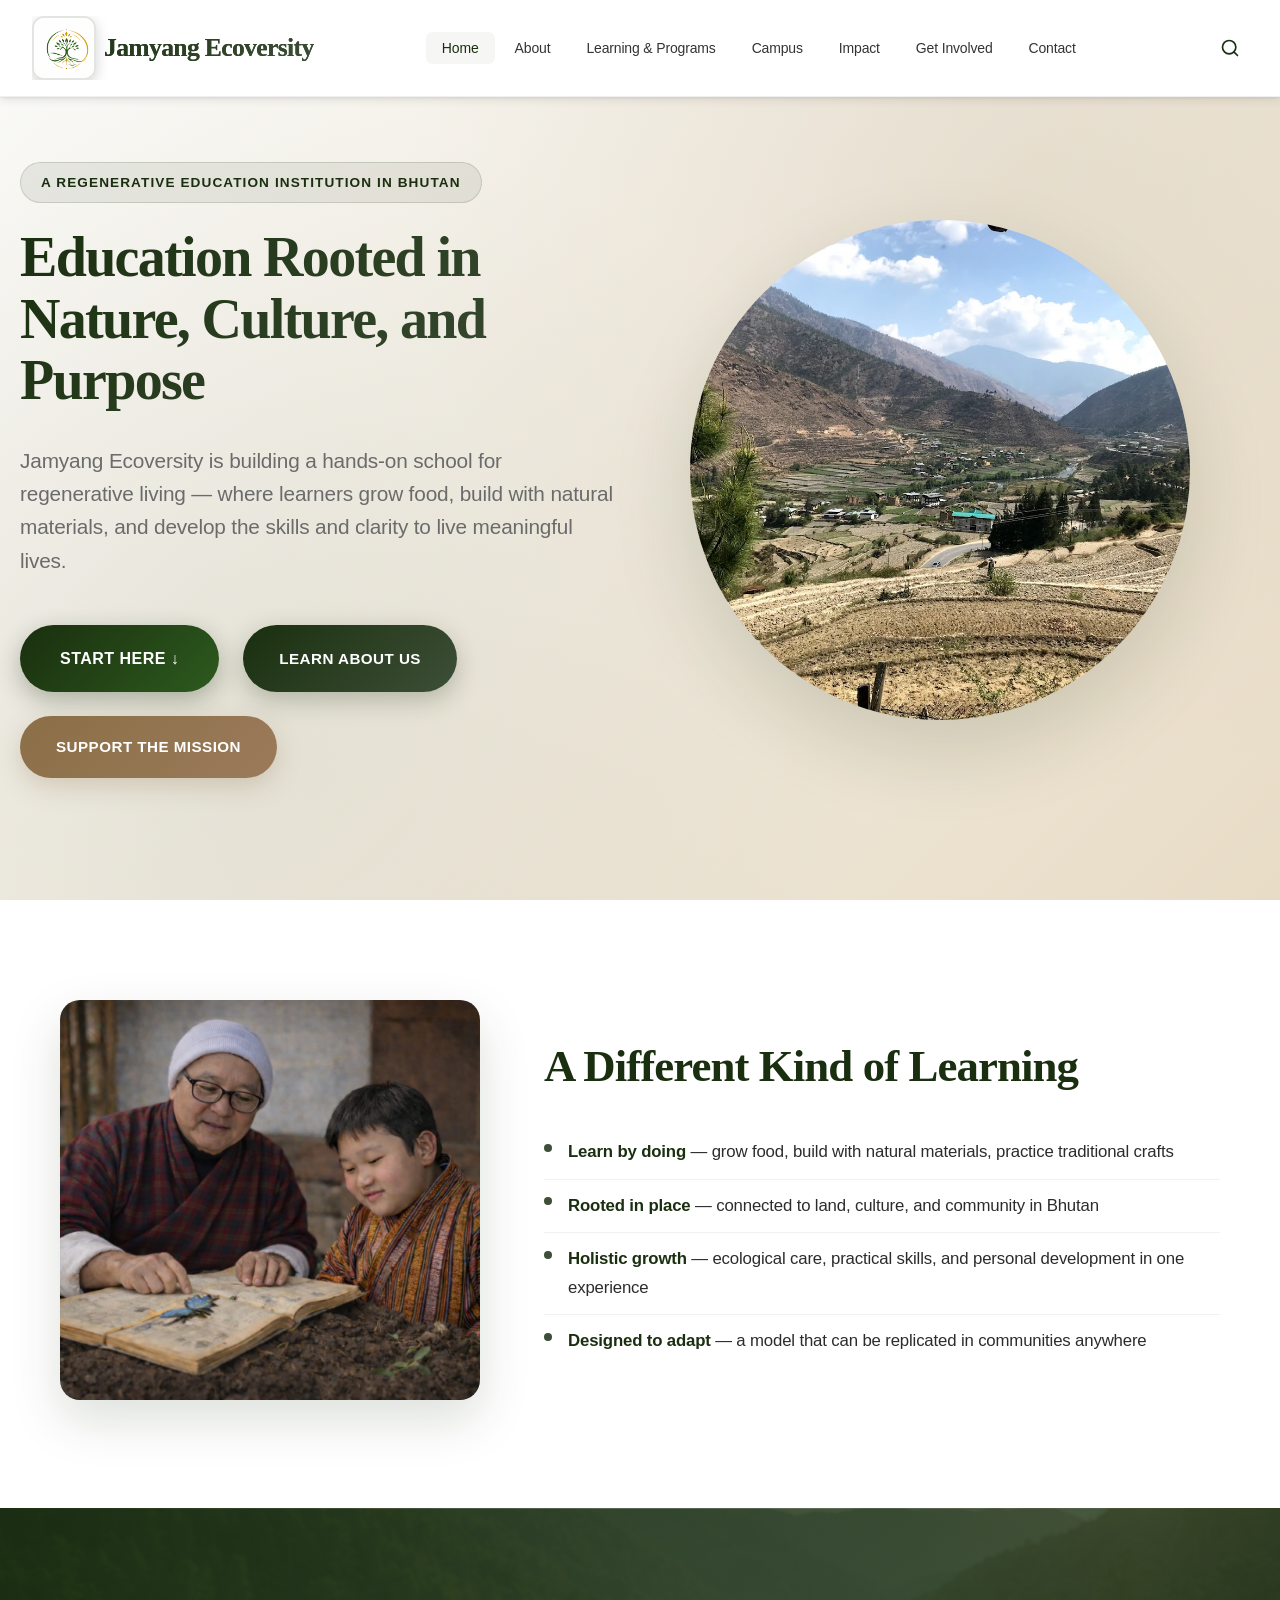
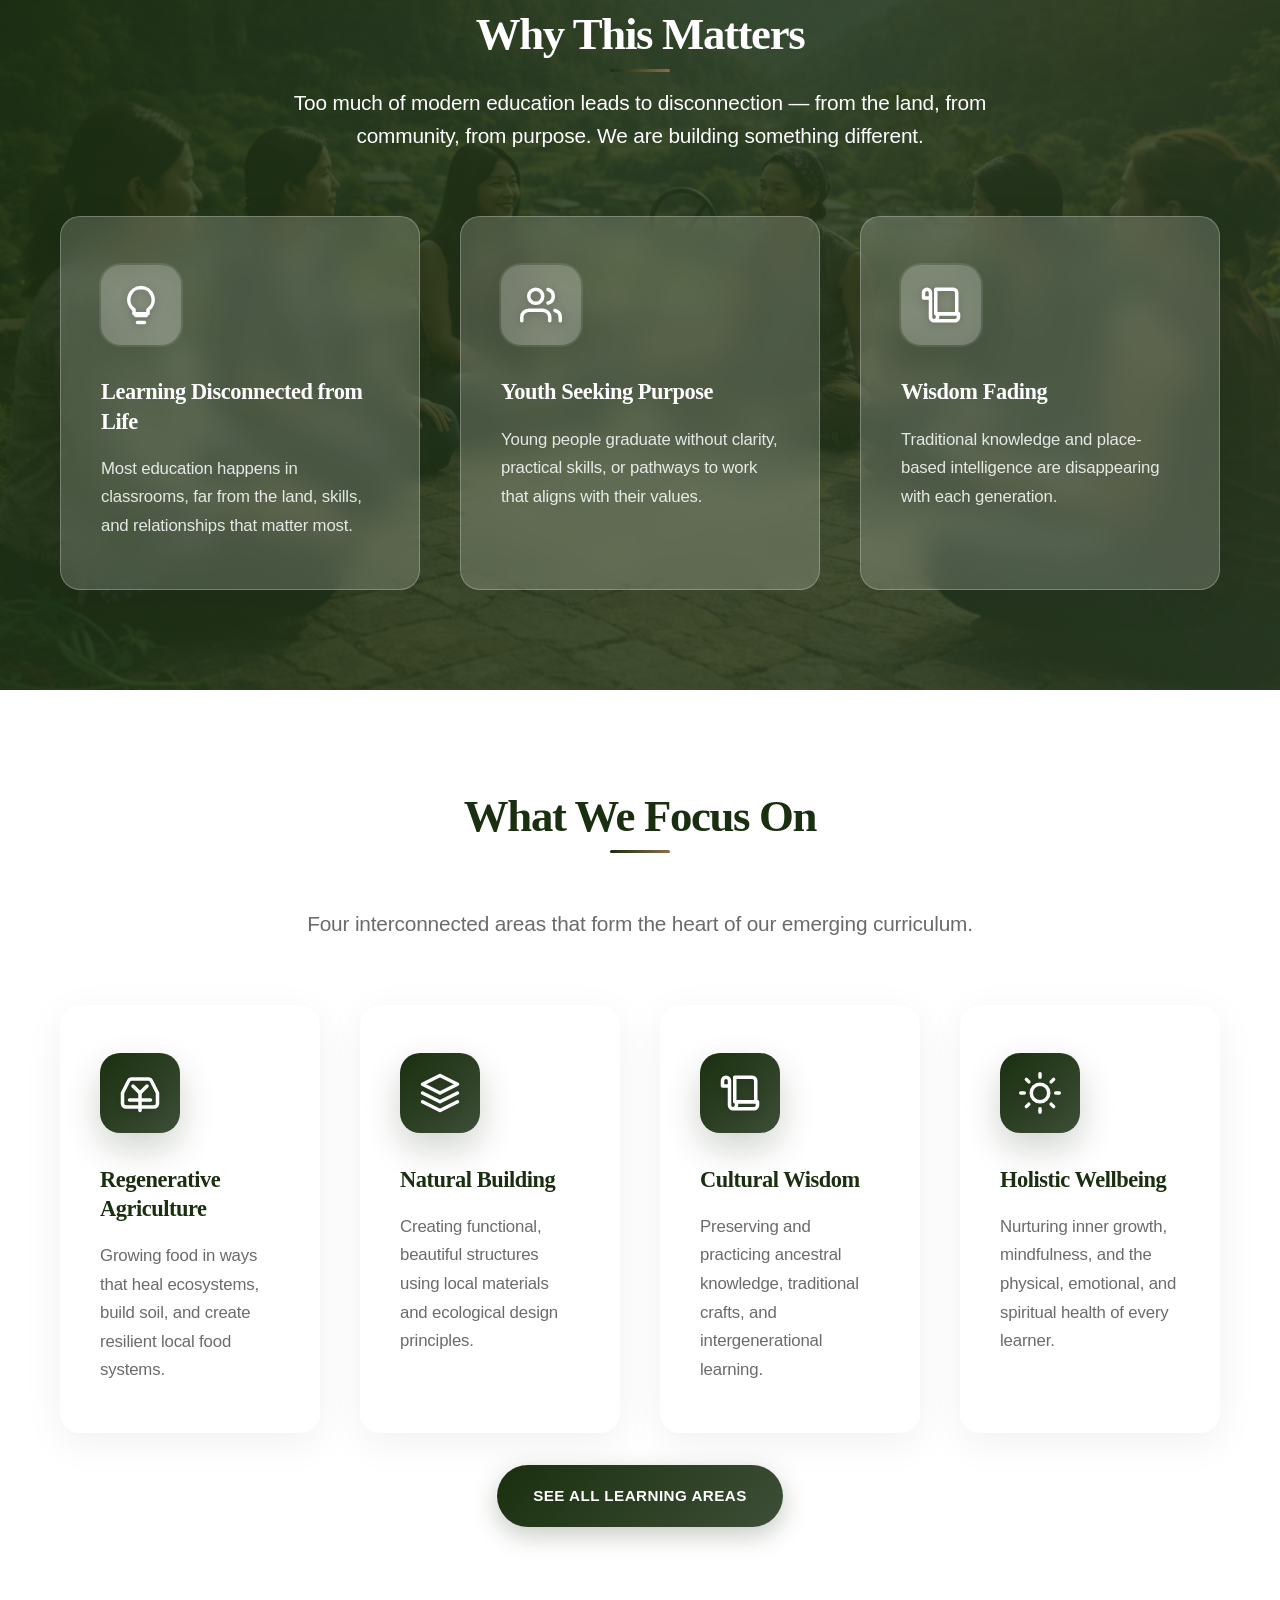
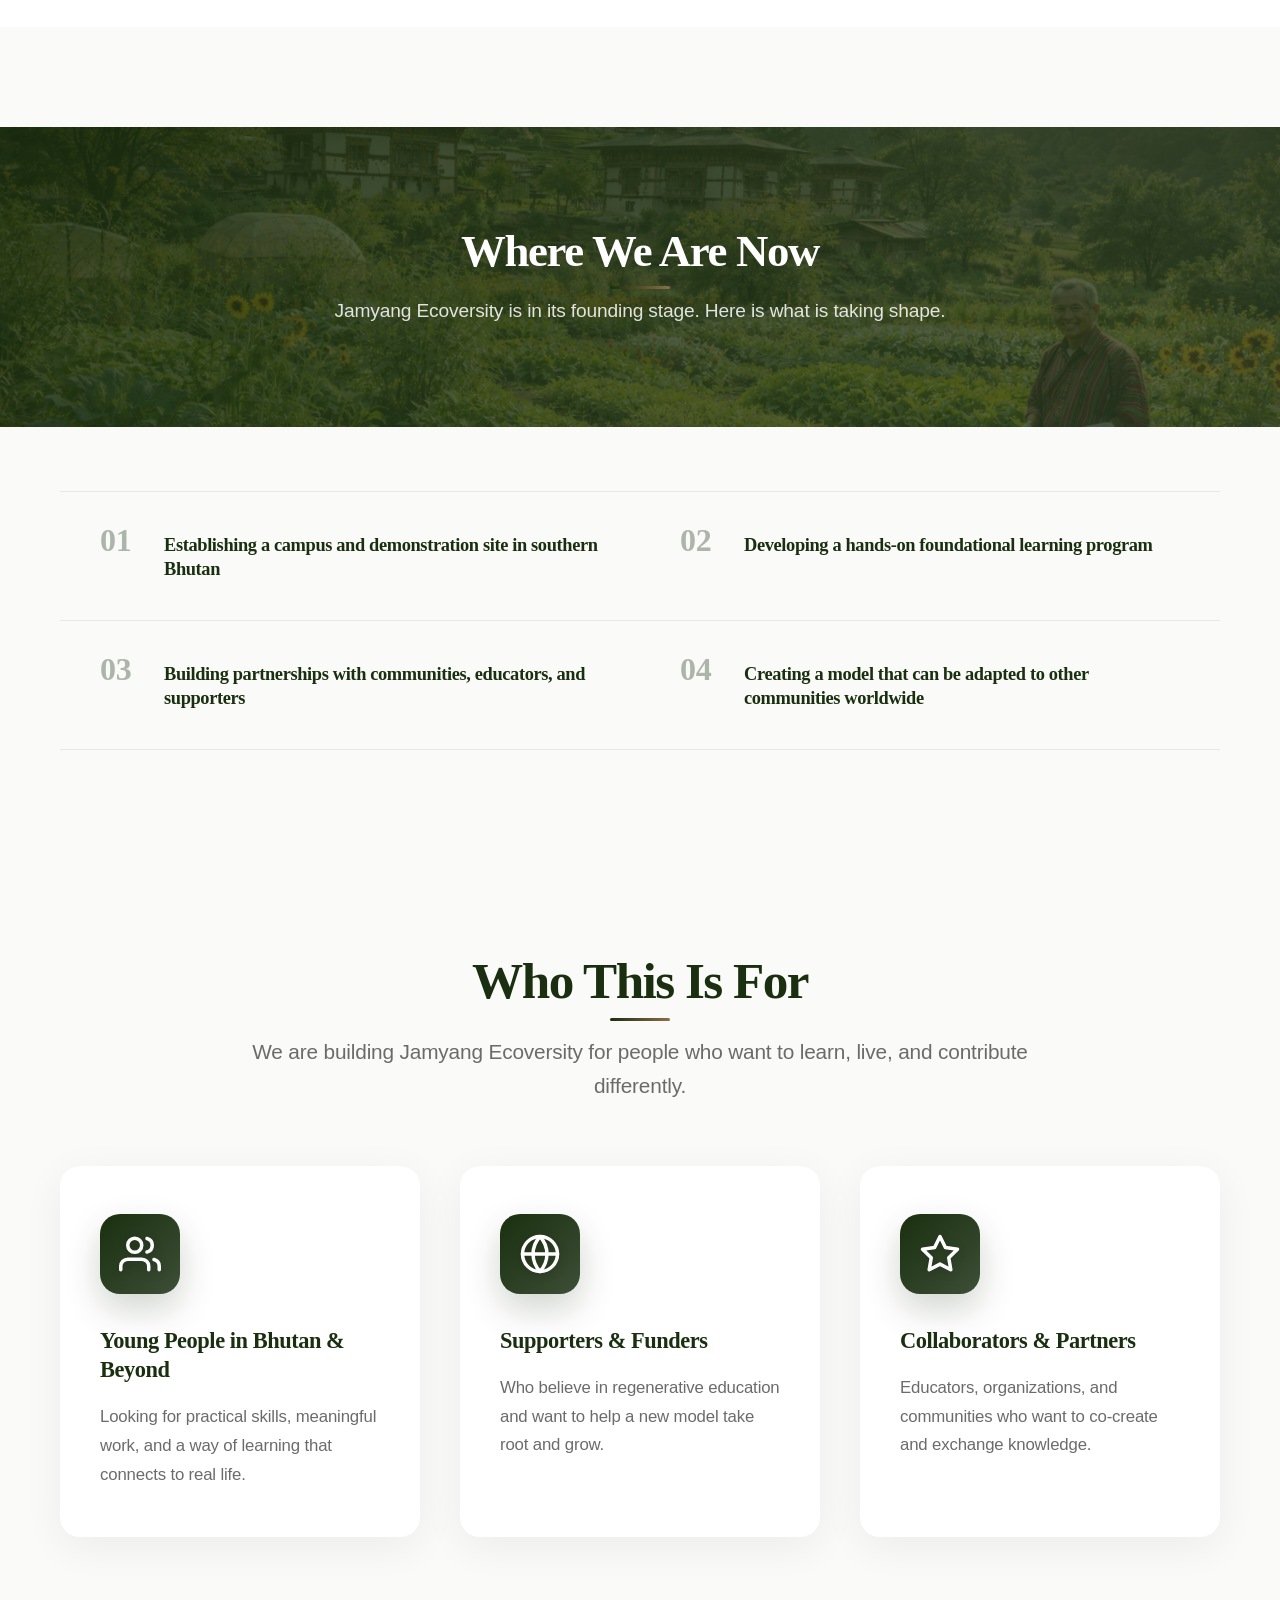
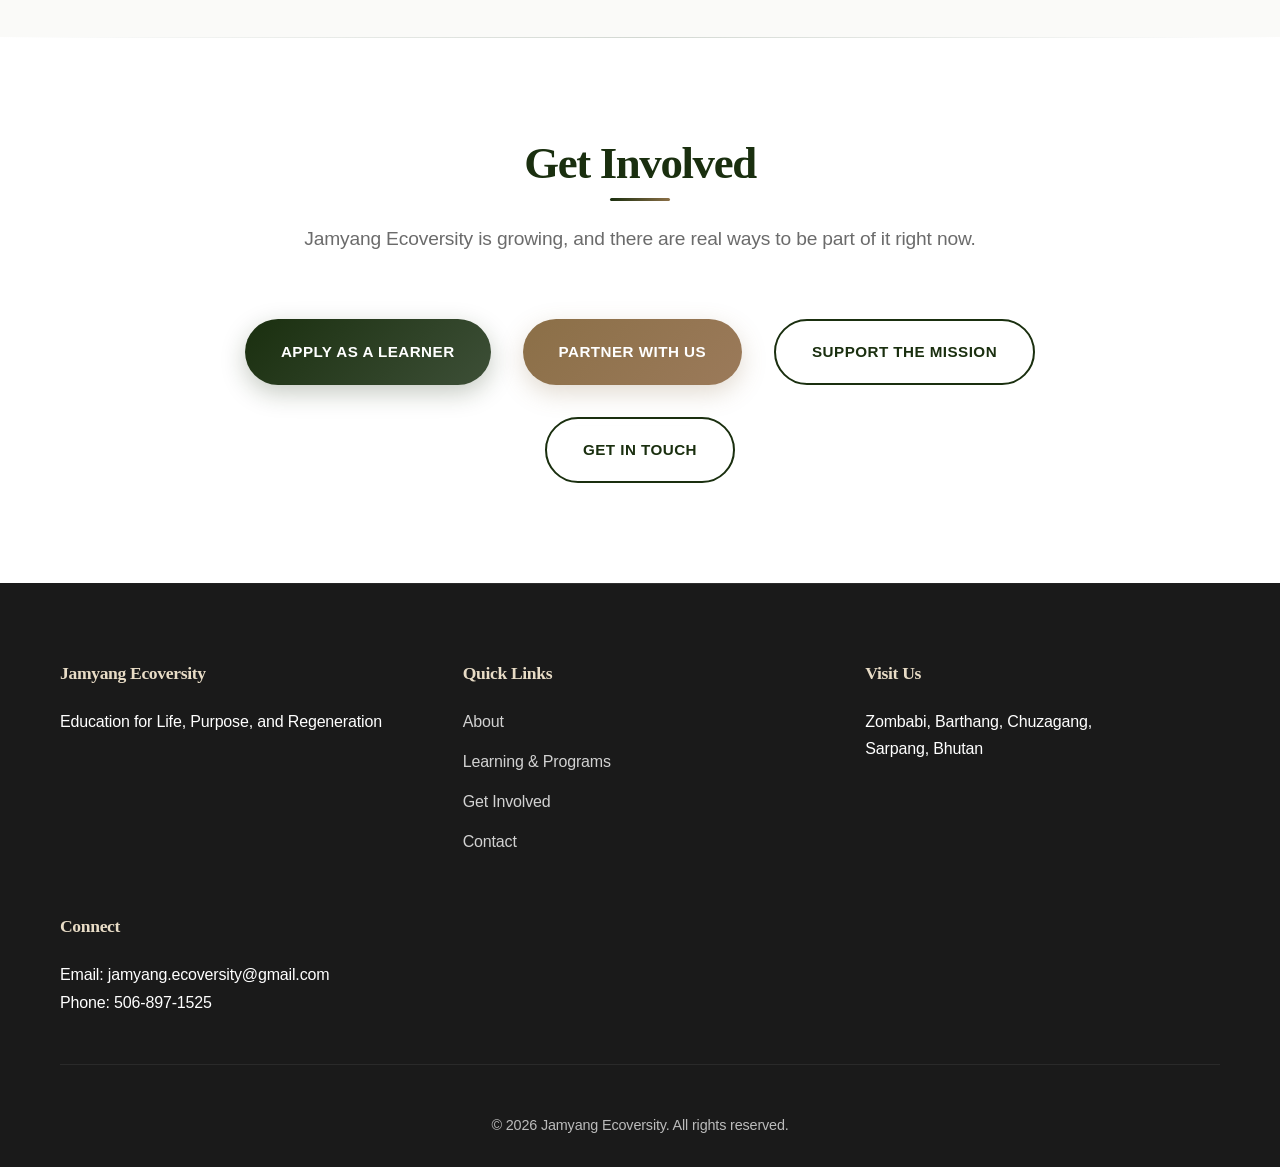
==== index.html @ e7777788 "Bigger logo (64px), inline expanding search bar replacing full-page overlay" ====
<!DOCTYPE html>
<html lang="en">
<head>
    <meta charset="UTF-8">
    <meta name="viewport" content="width=device-width, initial-scale=1.0">
    <title>Jamyang Ecoversity - Education for Life, Purpose, and Regeneration</title>
    <meta name="description" content="A living-learning center nurturing ecological intelligence, cultural rootedness, meaningful livelihoods, and holistic human development.">
    <link rel="stylesheet" href="styles.css">
    <link rel="icon" href="favicon.ico" type="image/x-icon">
</head>
<body>
    <!-- SVG Icons Definition -->
    <svg style="display: none;">
        <defs>
            <!-- Lightbulb / education -->
            <symbol id="icon-education" viewBox="0 0 24 24" fill="none" stroke="#ffffff" stroke-width="2" stroke-linecap="round" stroke-linejoin="round">
                <path d="M9 18h6"/>
                <path d="M10 22h4"/>
                <path d="M12 2a7 7 0 0 0-4 12.7V17h8v-2.3A7 7 0 0 0 12 2z"/>
            </symbol>
            <!-- Globe / ecology -->
            <symbol id="icon-ecology" viewBox="0 0 24 24" fill="none" stroke="#ffffff" stroke-width="2" stroke-linecap="round" stroke-linejoin="round">
                <circle cx="12" cy="12" r="10"/>
                <path d="M2 12h20"/>
                <path d="M12 2a15.3 15.3 0 0 1 4 10 15.3 15.3 0 0 1-4 10 15.3 15.3 0 0 1-4-10 15.3 15.3 0 0 1 4-10z"/>
            </symbol>
            <!-- Coins / livelihood -->
            <symbol id="icon-livelihood" viewBox="0 0 24 24" fill="none" stroke="#ffffff" stroke-width="2" stroke-linecap="round" stroke-linejoin="round">
                <circle cx="8" cy="8" r="6"/>
                <path d="M18.09 10.37A6 6 0 1 1 10.34 18"/>
                <path d="M7 6h2v4"/>
            </symbol>
            <!-- Scroll / culture -->
            <symbol id="icon-culture" viewBox="0 0 24 24" fill="none" stroke="#ffffff" stroke-width="2" stroke-linecap="round" stroke-linejoin="round">
                <path d="M8 21h12a2 2 0 0 0 2-2v-2H10v2a2 2 0 1 1-4 0V5a2 2 0 1 0-4 0v3h4"/>
                <path d="M19 3H9v14h12V5a2 2 0 0 0-2-2z"/>
            </symbol>
            <!-- Sun / wellbeing -->
            <symbol id="icon-wellbeing" viewBox="0 0 24 24" fill="none" stroke="#ffffff" stroke-width="2" stroke-linecap="round" stroke-linejoin="round">
                <circle cx="12" cy="12" r="5"/>
                <path d="M12 1v2M12 21v2M4.22 4.22l1.42 1.42M18.36 18.36l1.42 1.42M1 12h2M21 12h2M4.22 19.78l1.42-1.42M18.36 5.64l1.42-1.42"/>
            </symbol>
            <!-- Handshake / community -->
            <symbol id="icon-community" viewBox="0 0 24 24" fill="none" stroke="#ffffff" stroke-width="2" stroke-linecap="round" stroke-linejoin="round">
                <path d="M17 21v-2a4 4 0 0 0-4-4H5a4 4 0 0 0-4 4v2"/>
                <circle cx="9" cy="7" r="4"/>
                <path d="M23 21v-2a4 4 0 0 0-3-3.87"/>
                <path d="M16 3.13a4 4 0 0 1 0 7.75"/>
            </symbol>
            <!-- Sprout / agriculture -->
            <symbol id="icon-agriculture" viewBox="0 0 24 24" fill="none" stroke="#ffffff" stroke-width="2" stroke-linecap="round" stroke-linejoin="round">
                <path d="M12 22V12"/>
                <path d="M5.45 5.11L2 12v6a2 2 0 0 0 2 2h16a2 2 0 0 0 2-2v-6l-3.45-6.89A2 2 0 0 0 16.76 4H7.24a2 2 0 0 0-1.79 1.11z"/>
                <path d="M6 16h12"/>
                <path d="M12 12l-4-4"/>
                <path d="M12 12l4-4"/>
            </symbol>
            <!-- Layers / building -->
            <symbol id="icon-building" viewBox="0 0 24 24" fill="none" stroke="#ffffff" stroke-width="2" stroke-linecap="round" stroke-linejoin="round">
                <polygon points="12 2 2 7 12 12 22 7 12 2"/>
                <polyline points="2 17 12 22 22 17"/>
                <polyline points="2 12 12 17 22 12"/>
            </symbol>
            <!-- Star / leadership -->
            <symbol id="icon-leadership" viewBox="0 0 24 24" fill="none" stroke="#ffffff" stroke-width="2" stroke-linecap="round" stroke-linejoin="round">
                <polygon points="12 2 15.09 8.26 22 9.27 17 14.14 18.18 21.02 12 17.77 5.82 21.02 7 14.14 2 9.27 8.91 8.26 12 2"/>
            </symbol>
        </defs>
    </svg>
    <header class="header">
        <nav class="nav">
            <div class="nav-container">
                <div class="nav-logo">
                    <h2>
                        <a href="index.html">
                            <img src="pictures/logo.png" alt="Jamyang Ecoversity Logo">
                            <span style="display: inline-block; vertical-align: middle;">Jamyang Ecoversity</span>
                        </a>
                    </h2>
                </div>
                <!-- NAVIGATION LINKS — Edit the links and text below to change the menu -->
                <ul class="nav-menu">
                    <li><a href="index.html" class="nav-link active">Home</a></li>
                    <li><a href="about.html" class="nav-link">About</a></li>
                    <li><a href="programs.html" class="nav-link">Learning & Programs</a></li>
                    <li><a href="campus.html" class="nav-link">Campus</a></li>
                    <li><a href="impact.html" class="nav-link">Impact</a></li>
                    <li><a href="get-involved.html" class="nav-link">Get Involved</a></li>
                    <li><a href="contact.html" class="nav-link">Contact</a></li>
                </ul>
                <div class="nav-search" id="navSearch">
                    <input type="text" class="nav-search-input" id="searchInput" placeholder="Search..." autocomplete="off">
                    <button class="nav-search-btn" aria-label="Search">
                        <svg viewBox="0 0 24 24" stroke-linecap="round" stroke-linejoin="round"><circle cx="11" cy="11" r="8"/><line x1="21" y1="21" x2="16.65" y2="16.65"/></svg>
                    </button>
                    <div class="search-dropdown" id="searchDropdown"></div>
                </div>
                <div class="hamburger">
                    <span></span>
                    <span></span>
                    <span></span>
                </div>
            </div>
        </nav>
    </header>

    <main>
        <!-- Hero Section -->
        <section class="hero">
            <div class="hero-content">
                <span class="hero-badge">A Regenerative Education Institution in Bhutan</span>
                <h1 class="hero-title">Education Rooted in Nature, Culture, and Purpose</h1>
                <p class="hero-subtitle">Jamyang Ecoversity is building a hands-on school for regenerative living — where learners grow food, build with natural materials, and develop the skills and clarity to live meaningful lives.</p>
                <div class="hero-buttons">
                    <a href="#start-here" class="btn btn-start-here">Start Here ↓</a>
                    <a href="about.html" class="btn btn-primary">Learn About Us</a>
                    <a href="get-involved.html" class="btn btn-secondary">Support the Mission</a>
                </div>
            </div>
            <div class="hero-image">
                <div class="hero-slideshow">
                    <img src="pictures2/paddy_field-View.jpg" alt="Paddy fields in Bhutan" class="slide-active">
                    <img src="pictures2/paddy_field-View1.jpg" alt="Green landscapes of Bhutan">
                    <img src="pictures2/Bhutanese farming in a terraced garden.png" alt="Terraced farming in Bhutan">
                    <img src="pictures2/teaching_youth.png" alt="Teaching and learning together">
                    <img src="pictures2/making_garden.jpg" alt="Building a garden together">
                </div>
            </div>
        </section>

        <!-- Intro Section (Start Here anchor) -->
        <section class="intro" id="start-here">
            <div class="container">
                <div class="intro-wrapper">
                    <div class="intro-image">
                        <img src="pictures2/Reading together in Bhutanese tradition (1).png" alt="Hands-on learning in a regenerative education setting" class="intro-img">
                    </div>
                    <div class="intro-content">
                        <h2>A Different Kind of Learning</h2>
                        <ul class="quick-list">
                            <li><strong>Learn by doing</strong> — grow food, build with natural materials, practice traditional crafts</li>
                            <li><strong>Rooted in place</strong> — connected to land, culture, and community in Bhutan</li>
                            <li><strong>Holistic growth</strong> — ecological care, practical skills, and personal development in one experience</li>
                            <li><strong>Designed to adapt</strong> — a model that can be replicated in communities anywhere</li>
                        </ul>
                    </div>
                </div>
            </div>
        </section>

        <!-- Why It Matters Section (condensed) -->
        <section class="why-matters">
            <div class="container">
                <div class="section-header">
                    <h2 class="section-title">Why This Matters</h2>
                    <p class="section-subtitle">Too much of modern education leads to disconnection — from the land, from community, from purpose. We are building something different.</p>
                </div>
                <div class="grid grid-auto">
                    <div class="card">
                        <div class="card-content">
                            <div class="card-icon">
                                <svg width="40" height="40" viewBox="0 0 24 24">
                                    <use href="#icon-education"/>
                                </svg>
                            </div>
                            <h3 class="card-title">Learning Disconnected from Life</h3>
                            <p class="card-description">Most education happens in classrooms, far from the land, skills, and relationships that matter most.</p>
                        </div>
                    </div>
                    <div class="card">
                        <div class="card-content">
                            <div class="card-icon">
                                <svg width="40" height="40" viewBox="0 0 24 24">
                                    <use href="#icon-community"/>
                                </svg>
                            </div>
                            <h3 class="card-title">Youth Seeking Purpose</h3>
                            <p class="card-description">Young people graduate without clarity, practical skills, or pathways to work that aligns with their values.</p>
                        </div>
                    </div>
                    <div class="card">
                        <div class="card-content">
                            <div class="card-icon">
                                <svg width="40" height="40" viewBox="0 0 24 24">
                                    <use href="#icon-culture"/>
                                </svg>
                            </div>
                            <h3 class="card-title">Wisdom Fading</h3>
                            <p class="card-description">Traditional knowledge and place-based intelligence are disappearing with each generation.</p>
                        </div>
                    </div>
                </div>
            </div>
        </section>

        <!-- What We Focus On (4 core pillars, grounded in present) -->
        <section class="pillars">
            <div class="container">
                <div class="section-header">
                    <h2 class="section-title">What We Focus On</h2>
                    <p class="section-subtitle">Four interconnected areas that form the heart of our emerging curriculum.</p>
                </div>
                <div class="grid grid-auto">
                    <div class="card">
                        <div class="card-content">
                            <div class="card-icon">
                                <svg width="40" height="40" viewBox="0 0 24 24">
                                    <use href="#icon-agriculture"/>
                                </svg>
                            </div>
                            <h3 class="card-title">Regenerative Agriculture</h3>
                            <p class="card-description">Growing food in ways that heal ecosystems, build soil, and create resilient local food systems.</p>
                        </div>
                    </div>
                    <div class="card">
                        <div class="card-content">
                            <div class="card-icon">
                                <svg width="40" height="40" viewBox="0 0 24 24">
                                    <use href="#icon-building"/>
                                </svg>
                            </div>
                            <h3 class="card-title">Natural Building</h3>
                            <p class="card-description">Creating functional, beautiful structures using local materials and ecological design principles.</p>
                        </div>
                    </div>
                    <div class="card">
                        <div class="card-content">
                            <div class="card-icon">
                                <svg width="40" height="40" viewBox="0 0 24 24">
                                    <use href="#icon-culture"/>
                                </svg>
                            </div>
                            <h3 class="card-title">Cultural Wisdom</h3>
                            <p class="card-description">Preserving and practicing ancestral knowledge, traditional crafts, and intergenerational learning.</p>
                        </div>
                    </div>
                    <div class="card">
                        <div class="card-content">
                            <div class="card-icon">
                                <svg width="40" height="40" viewBox="0 0 24 24">
                                    <use href="#icon-wellbeing"/>
                                </svg>
                            </div>
                            <h3 class="card-title">Holistic Wellbeing</h3>
                            <p class="card-description">Nurturing inner growth, mindfulness, and the physical, emotional, and spiritual health of every learner.</p>
                        </div>
                    </div>
                </div>
                <div class="learning-cta" style="margin-top: 2rem;">
                    <a href="programs.html" class="btn btn-primary">See All Learning Areas</a>
                </div>
            </div>
        </section>

        <!-- What We're Building (replaces 8-area listing) -->
        <section class="featured-learning">
            <div class="pillars-hero">
                <img src="pictures2/Bhutanese farming in a terraced garden.png" alt="" class="pillars-hero-bg">
                <div class="pillars-hero-overlay"></div>
                <div class="pillars-hero-content">
                    <h2 class="section-title">Where We Are Now</h2>
                    <p class="section-subtitle">Jamyang Ecoversity is in its founding stage. Here is what is taking shape.</p>
                </div>
            </div>
            <div class="container">
                <div class="areas-list">
                    <div class="area-row">
                        <span class="area-num">01</span>
                        <h3 class="area-title">Establishing a campus and demonstration site in southern Bhutan</h3>
                    </div>
                    <div class="area-row">
                        <span class="area-num">02</span>
                        <h3 class="area-title">Developing a hands-on foundational learning program</h3>
                    </div>
                    <div class="area-row">
                        <span class="area-num">03</span>
                        <h3 class="area-title">Building partnerships with communities, educators, and supporters</h3>
                    </div>
                    <div class="area-row">
                        <span class="area-num">04</span>
                        <h3 class="area-title">Creating a model that can be adapted to other communities worldwide</h3>
                    </div>
                </div>
            </div>
        </section>

        <!-- Who This Is For (more specific) -->
        <section class="who-serves" id="who-it-serves">
            <div class="container">
                <div class="section-header">
                    <h2 class="section-title">Who This Is For</h2>
                    <p class="section-subtitle">We are building Jamyang Ecoversity for people who want to learn, live, and contribute differently.</p>
                </div>
                <div class="grid grid-auto">
                    <div class="card">
                        <div class="card-content">
                            <div class="card-icon">
                                <svg width="40" height="40" viewBox="0 0 24 24">
                                    <use href="#icon-community"/>
                                </svg>
                            </div>
                            <h3 class="card-title">Young People in Bhutan & Beyond</h3>
                            <p class="card-description">Looking for practical skills, meaningful work, and a way of learning that connects to real life.</p>
                        </div>
                    </div>
                    <div class="card">
                        <div class="card-content">
                            <div class="card-icon">
                                <svg width="40" height="40" viewBox="0 0 24 24">
                                    <use href="#icon-ecology"/>
                                </svg>
                            </div>
                            <h3 class="card-title">Supporters & Funders</h3>
                            <p class="card-description">Who believe in regenerative education and want to help a new model take root and grow.</p>
                        </div>
                    </div>
                    <div class="card">
                        <div class="card-content">
                            <div class="card-icon">
                                <svg width="40" height="40" viewBox="0 0 24 24">
                                    <use href="#icon-leadership"/>
                                </svg>
                            </div>
                            <h3 class="card-title">Collaborators & Partners</h3>
                            <p class="card-description">Educators, organizations, and communities who want to co-create and exchange knowledge.</p>
                        </div>
                    </div>
                </div>
            </div>
        </section>

        <!-- Call to Action — Explicit Pathways -->
        <section class="cta">
            <div class="container">
                <div class="section-header">
                    <h2 class="section-title">Get Involved</h2>
                    <p class="section-subtitle">Jamyang Ecoversity is growing, and there are real ways to be part of it right now.</p>
                </div>
                <div class="cta-content">
                    <div class="cta-buttons">
                        <a href="programs.html" class="btn btn-primary">Apply as a Learner</a>
                        <a href="get-involved.html" class="btn btn-secondary">Partner With Us</a>
                        <a href="get-involved.html" class="btn btn-outline">Support the Mission</a>
                        <a href="contact.html" class="btn btn-outline">Get in Touch</a>
                    </div>
                </div>
            </div>
        </section>
    </main>

    <!-- FOOTER — Edit contact details, links, and copyright below -->
    <footer class="footer">
        <div class="container">
            <div class="footer-content">
                <div class="footer-section">
                    <h3>Jamyang Ecoversity</h3>
                    <p>Education for Life, Purpose, and Regeneration</p>
                </div>
                <div class="footer-section">
                    <h4>Quick Links</h4>
                    <ul>
                        <li><a href="about.html">About</a></li>
                        <li><a href="programs.html">Learning & Programs</a></li>
                        <li><a href="get-involved.html">Get Involved</a></li>
                        <li><a href="contact.html">Contact</a></li>
                    </ul>
                </div>
                <div class="footer-section">
                    <!-- ADDRESS — Edit your address below -->
                    <h4>Visit Us</h4>
                    <p>Zombabi, Barthang, Chuzagang,<br>Sarpang, Bhutan</p>
                </div>
                <div class="footer-section">
                    <!-- CONTACT DETAILS — Edit email and phone below -->
                    <h4>Connect</h4>
                    <p>Email: jamyang.ecoversity@gmail.com</p>
                    <p>Phone: 506-897-1525</p>
                </div>
            </div>
            <div class="footer-bottom">
                <!-- COPYRIGHT YEAR — Update the year below -->
                <p>&copy; 2026 Jamyang Ecoversity. All rights reserved.</p>
            </div>
        </div>
    </footer>

    <script src="script.js"></script>
</body>
</html>
---- styles.css ----
/* Global Animations and Transitions */
@keyframes fadeInUp {
    from {
        opacity: 0;
        transform: translateY(40px);
    }
    to {
        opacity: 1;
        transform: translateY(0);
    }
}

@keyframes slideInLeft {
    from {
        opacity: 0;
        transform: translateX(-60px);
    }
    to {
        opacity: 1;
        transform: translateX(0);
    }
}

@keyframes slideInRight {
    from {
        opacity: 0;
        transform: translateX(60px);
    }
    to {
        opacity: 1;
        transform: translateX(0);
    }
}

@keyframes scaleIn {
    from {
        opacity: 0;
        transform: scale(0.8);
    }
    to {
        opacity: 1;
        transform: scale(1);
    }
}

@keyframes pulse {
    0%, 100% {
        transform: scale(1);
    }
    50% {
        transform: scale(1.05);
    }
}

/* Enhanced Section Transitions */
section {
    padding: 120px 0;
    position: relative;
    opacity: 0;
    animation: fadeInUp 0.8s ease-out forwards;
}

section:nth-child(even) {
    animation-delay: 0.2s;
}

section:nth-child(3) {
    animation-delay: 0.4s;
}

/* Premium Card System */
.card {
    background: var(--white);
    border-radius: 20px;
    box-shadow: 0 10px 40px rgba(0, 0, 0, 0.06);
    transition: all 0.4s cubic-bezier(0.4, 0, 0.2, 1);
    position: relative;
    overflow: hidden;
    cursor: pointer;
    margin-bottom: 0;
}

.card::before {
    content: '';
    position: absolute;
    top: 0;
    left: 0;
    right: 0;
    height: 3px;
    background: linear-gradient(90deg, var(--primary-green), var(--clay));
    opacity: 0;
    transition: opacity 0.3s ease;
    z-index: 2;
}

.card:hover::before {
    opacity: 1;
}

.card:hover {
    transform: translateY(-12px);
    box-shadow: 0 25px 80px rgba(0, 0, 0, 0.12);
    background: linear-gradient(135deg, var(--white) 0%, rgba(250, 250, 248, 0.95) 100%);
    z-index: 10;
}

.card-content {
    padding: 3rem 2.5rem;
    position: relative;
    z-index: 1;
}

.card-icon {
    width: 80px;
    height: 80px;
    background: linear-gradient(135deg, var(--primary-green), var(--sage-green));
    border-radius: 20px;
    display: flex;
    align-items: center;
    justify-content: center;
    margin-bottom: 2rem;
    box-shadow: 0 15px 35px rgba(26, 47, 15, 0.2);
    transition: all 0.3s ease;
    position: relative;
}

.card-icon::before {
    content: '';
    position: absolute;
    top: -2px;
    left: -2px;
    right: -2px;
    bottom: -2px;
    background: rgba(255, 255, 255, 0.1);
    border-radius: 22px;
    z-index: -1;
}

.card-icon svg {
    width: 42px;
    height: 42px;
    filter: drop-shadow(0 2px 4px rgba(0, 0, 0, 0.2));
}

.card:hover .card-icon {
    transform: scale(1.1) rotate(5deg);
    box-shadow: 0 20px 45px rgba(26, 47, 15, 0.3);
    background: linear-gradient(135deg, var(--sage-green), var(--primary-green));
}

.card:hover .card-icon::before {
    background: rgba(255, 255, 255, 0.2);
}

.card-title {
    font-size: 1.4rem;
    font-weight: 600;
    color: var(--primary-green);
    margin-bottom: 1.2rem;
    line-height: 1.3;
    transition: color 0.3s ease;
}

.card:hover .card-title {
    color: inherit;
}

.card-description {
    color: var(--text-light);
    line-height: 1.7;
    font-size: 1.05rem;
    transition: color 0.3s ease;
}

.card:hover .card-description {
    color: inherit;
}

/* Enhanced Grid Systems */
.grid {
    display: grid;
    gap: 2.5rem;
}

.grid-2 {
    grid-template-columns: repeat(2, 1fr);
}

.grid-3 {
    grid-template-columns: repeat(3, 1fr);
}

.grid-4 {
    grid-template-columns: repeat(4, 1fr);
}

.grid-auto {
    grid-template-columns: repeat(auto-fit, minmax(250px, 1fr));
}

/* Premium Section Headers */
.section-header {
    text-align: center;
    margin-bottom: 4rem;
    max-width: 800px;
    margin-left: auto;
    margin-right: auto;
}

.section-title {
    font-size: 3.2rem;
    font-weight: 700;
    color: var(--primary-green);
    margin-bottom: 1.5rem;
    letter-spacing: -0.03em;
    position: relative;
    display: inline-block;
}

.section-title::after {
    content: '';
    position: absolute;
    bottom: -10px;
    left: 50%;
    transform: translateX(-50%);
    width: 60px;
    height: 3px;
    background: linear-gradient(90deg, var(--primary-green), var(--clay));
    border-radius: 2px;
}

.section-subtitle {
    font-size: 1.3rem;
    color: var(--text-light);
    line-height: 1.6;
    font-weight: 400;
}

/* Enhanced Button System */
.btn {
    display: inline-flex;
    align-items: center;
    justify-content: center;
    padding: 18px 36px;
    text-decoration: none;
    border-radius: 50px;
    font-weight: 600;
    font-size: 0.95rem;
    letter-spacing: 0.03em;
    text-transform: uppercase;
    transition: all 0.4s cubic-bezier(0.4, 0, 0.2, 1);
    position: relative;
    overflow: hidden;
    border: none;
    cursor: pointer;
    min-width: 160px;
    z-index: 1;
}

.btn::before {
    content: '';
    position: absolute;
    top: 0;
    left: -100%;
    width: 100%;
    height: 100%;
    background: linear-gradient(90deg, transparent, rgba(255,255,255,0.3), transparent);
    transition: left 0.6s ease;
    z-index: -1;
}

.btn:hover::before {
    left: 100%;
}

.btn-primary {
    background: linear-gradient(135deg, var(--primary-green), var(--sage-green));
    color: var(--white);
    box-shadow: 0 8px 25px rgba(26, 47, 15, 0.25);
}

.btn-primary:hover {
    transform: translateY(-3px);
    box-shadow: 0 15px 40px rgba(26, 47, 15, 0.35);
    background: linear-gradient(135deg, var(--sage-green), var(--primary-green));
}

.btn-secondary {
    background: linear-gradient(135deg, var(--clay), #9b7a5a);
    color: var(--white);
    box-shadow: 0 8px 25px rgba(139, 111, 71, 0.25);
}

.btn-secondary:hover {
    transform: translateY(-3px);
    box-shadow: 0 15px 40px rgba(139, 111, 71, 0.35);
    background: linear-gradient(135deg, #9b7a5a, var(--clay));
}

.btn-outline {
    background: transparent;
    color: var(--primary-green);
    border: 2px solid var(--primary-green);
    backdrop-filter: blur(10px);
}

.btn-outline:hover {
    background: var(--primary-green);
    color: var(--white);
    transform: translateY(-3px);
    box-shadow: 0 15px 40px rgba(26, 47, 15, 0.25);
    border-color: var(--sage-green);
}

/* Premium Navigation */
.header {
    position: fixed;
    top: 0;
    width: 100%;
    background: rgba(250, 250, 248, 0.95);
    backdrop-filter: blur(20px);
    z-index: 1000;
    box-shadow: 0 4px 20px rgba(0, 0, 0, 0.08);
    transition: all 0.3s ease;
}

.nav-container {
    display: flex;
    justify-content: space-between;
    align-items: center;
    padding: 1rem 2rem;
    max-width: 1400px;
    margin: 0 auto;
    backdrop-filter: blur(20px);
    background: rgba(255, 255, 255, 0.95);
    box-shadow: 0 1px 3px rgba(0, 0, 0, 0.08);
    transition: all 0.2s ease;
    border-bottom: 1px solid rgba(0, 0, 0, 0.06);
    min-height: 64px;
}

.nav-logo {
    display: flex;
    align-items: center;
    flex-shrink: 0;
    min-width: 0;
}

.nav-logo h2 a {
    text-decoration: none;
    display: flex;
    align-items: center;
    gap: 8px;
    cursor: pointer;
    background: linear-gradient(135deg, var(--primary-green), var(--sage-green));
    -webkit-background-clip: text;
    -webkit-text-fill-color: transparent;
    background-clip: text;
    color: transparent;
}

.nav-logo h2 a:hover {
    opacity: 0.85;
}

.nav-logo h2 {
    font-size: 1.6rem;
    font-weight: 600;
    background: linear-gradient(135deg, var(--primary-green), var(--sage-green));
    -webkit-background-clip: text;
    -webkit-text-fill-color: transparent;
    background-clip: text;
    color: transparent;
    margin: 0;
    padding: 0;
    display: flex;
    align-items: center;
    gap: 8px;
    white-space: nowrap;
    overflow: hidden;
    text-overflow: ellipsis;
    width: 100%;
    letter-spacing: -0.025em;
}

/* LOGO SIZE — Change width/height below to resize the nav logo image */
.nav-logo img {
    width: 64px;
    height: 64px;
    border-radius: 12px;
    box-shadow: 0 4px 14px rgba(0, 0, 0, 0.18);
    transition: all 0.2s ease;
    vertical-align: middle;
    flex-shrink: 0;
    object-fit: contain;
    border: 2px solid rgba(26, 47, 15, 0.12);
}

.nav-logo span {
    white-space: nowrap;
    vertical-align: middle;
    display: inline-block;
    flex: 1;
    min-width: 0;
    overflow: hidden;
    text-overflow: ellipsis;
}

.nav-menu {
    display: flex;
    list-style: none;
    gap: 0.25rem;
    align-items: center;
    flex-shrink: 0;
}

.nav-link {
    font-weight: 500;
    font-size: 0.875rem;
    padding: 0.5rem 1rem;
    border-radius: 6px;
    transition: all 0.2s ease;
    position: relative;
    text-decoration: none;
    color: rgba(0, 0, 0, 0.8);
    white-space: nowrap;
}

.nav-link:hover {
    background: rgba(26, 47, 15, 0.06);
    color: var(--primary-green);
    transform: translateY(-1px);
}

.nav-link.active {
    color: var(--primary-green);
    background: rgba(26, 47, 15, 0.04);
}

.nav-link::after {
    content: '';
    position: absolute;
    bottom: 1px;
    left: 50%;
    width: 0;
    height: 1px;
    background: var(--primary-green);
    transition: all 0.2s ease;
    transform: translateX(-50%);
}

.nav-link:hover::after {
    width: 50%;
}

/* Inline Nav Search */
.nav-search {
    position: relative;
    display: flex;
    align-items: center;
    margin-left: 0.5rem;
    flex-shrink: 0;
}

.nav-search-btn {
    background: none;
    border: none;
    cursor: pointer;
    padding: 0.5rem;
    border-radius: 8px;
    transition: all 0.2s ease;
    display: flex;
    align-items: center;
    justify-content: center;
}

.nav-search-btn:hover {
    background: rgba(26, 47, 15, 0.08);
}

.nav-search-btn svg {
    width: 20px;
    height: 20px;
    stroke: var(--primary-green);
    fill: none;
    stroke-width: 2;
}

.nav-search-input {
    width: 0;
    padding: 0;
    border: none;
    background: transparent;
    font-size: 0.9rem;
    font-family: inherit;
    color: var(--text-dark);
    outline: none;
    transition: width 0.35s ease, padding 0.35s ease, border 0.35s ease;
    border-radius: 50px;
}

.nav-search.open .nav-search-input {
    width: 220px;
    padding: 8px 16px;
    border: 1.5px solid rgba(26, 47, 15, 0.2);
    background: var(--white);
}

.nav-search.open .nav-search-input:focus {
    border-color: var(--primary-green);
}

.nav-search-input::placeholder {
    color: var(--text-light);
    font-size: 0.85rem;
}

/* Search Dropdown Results */
.search-dropdown {
    position: absolute;
    top: calc(100% + 8px);
    right: 0;
    width: 320px;
    max-height: 360px;
    overflow-y: auto;
    background: var(--white);
    border: 1px solid rgba(26, 47, 15, 0.1);
    border-radius: 12px;
    box-shadow: 0 12px 40px rgba(0, 0, 0, 0.12);
    display: none;
    z-index: 1500;
}

.search-dropdown.visible {
    display: block;
}

.search-result-item {
    display: block;
    padding: 0.75rem 1rem;
    text-decoration: none;
    color: var(--text-dark);
    transition: background 0.2s ease;
    border-bottom: 1px solid rgba(0, 0, 0, 0.04);
}

.search-result-item:last-child {
    border-bottom: none;
}

.search-result-item:hover {
    background: rgba(26, 47, 15, 0.05);
}

.search-result-item h4 {
    font-size: 0.95rem;
    color: var(--primary-green);
    margin: 0 0 2px 0;
    font-weight: 600;
}

.search-result-item p {
    font-size: 0.8rem;
    color: var(--text-light);
    margin: 0;
}

.search-no-results {
    color: var(--text-light);
    font-size: 0.9rem;
    padding: 1rem;
    text-align: center;
}

.hamburger {
    display: none;
    flex-direction: column;
    cursor: pointer;
    z-index: 1001;
    padding: 0.5rem;
    border-radius: 8px;
    transition: all 0.3s ease;
}

.hamburger:hover {
    background: rgba(26, 47, 15, 0.1);
}

.hamburger span {
    width: 28px;
    height: 3px;
    background: var(--primary-green);
    margin: 5px 0;
    transition: all 0.3s ease;
    border-radius: 2px;
}

.hamburger.active span:nth-child(2) {
    opacity: 0;
}

.hamburger.active span:nth-child(1) {
    transform: translateY(8px) rotate(45deg);
}

.hamburger.active span:nth-child(3) {
    transform: translateY(-8px) rotate(-45deg);
}

/* Enhanced Hero */
.hero {
    min-height: 100vh;
    padding: 120px 20px 80px;
    background: linear-gradient(135deg, var(--cream) 0%, var(--sand) 100%);
    position: relative;
    overflow: hidden;
}

/* Hero badge — makes purpose instantly clear */
.hero-badge {
    display: inline-block;
    background: rgba(26, 47, 15, 0.08);
    border: 1px solid rgba(26, 47, 15, 0.15);
    color: var(--primary-green);
    font-size: 0.85rem;
    font-weight: 600;
    letter-spacing: 0.08em;
    text-transform: uppercase;
    padding: 8px 20px;
    border-radius: 50px;
    margin-bottom: 1.5rem;
}

/* Hero Image Slideshow */
.hero-slideshow {
    position: relative;
    width: 500px;
    height: 500px;
    border-radius: 50%;
    overflow: hidden;
    box-shadow: 0 30px 80px rgba(26, 47, 15, 0.15);
}

.hero-slideshow img {
    position: absolute;
    top: 0;
    left: 0;
    width: 100%;
    height: 100%;
    object-fit: cover;
    opacity: 0;
    transition: opacity 1.2s ease-in-out;
}

.hero-slideshow img.slide-active {
    opacity: 1;
}

/* Start Here button — distinct from other CTAs */
.btn-start-here {
    background: linear-gradient(135deg, var(--primary-green), #2d5a1e);
    color: var(--white);
    box-shadow: 0 8px 25px rgba(26, 47, 15, 0.3);
    font-size: 1rem;
    padding: 20px 40px;
    animation: pulse 2.5s ease-in-out infinite;
}

.btn-start-here:hover {
    transform: translateY(-3px);
    box-shadow: 0 15px 40px rgba(26, 47, 15, 0.4);
    animation: none;
}

.hero::before {
    content: '';
    position: absolute;
    top: 0;
    left: 0;
    right: 0;
    bottom: 0;
    background: 
        radial-gradient(circle at 20% 80%, rgba(107, 125, 106, 0.08) 0%, transparent 50%),
        radial-gradient(circle at 80% 20%, rgba(139, 111, 71, 0.08) 0%, transparent 50%),
        radial-gradient(circle at 50% 50%, rgba(26, 47, 15, 0.03) 0%, transparent 70%);
    pointer-events: none;
}

.hero-content {
    animation: slideInLeft 1s ease-out;
}

.hero-image {
    animation: slideInRight 1s ease-out;
}

.hero-title {
    font-size: 4rem;
    font-weight: 800;
    line-height: 1.1;
    margin-bottom: 2rem;
    background: linear-gradient(135deg, var(--primary-green), var(--sage-green));
    -webkit-background-clip: text;
    -webkit-text-fill-color: transparent;
    background-clip: text;
}

.hero-subtitle {
    font-size: 1.4rem;
    color: var(--text-light);
    margin-bottom: 3rem;
    line-height: 1.6;
    font-weight: 400;
}

.hero-placeholder {
    width: 500px;
    height: 500px;
    background: linear-gradient(135deg, var(--light-sage), var(--sage-green));
    border-radius: 50%;
    box-shadow: 0 30px 80px rgba(26, 47, 15, 0.15);
    position: relative;
}

.hero-placeholder::before {
    content: '';
    position: absolute;
    top: -30px;
    left: -30px;
    right: -30px;
    bottom: -30px;
    border: 2px solid rgba(107, 125, 106, 0.15);
    border-radius: 50%;
    animation: float 8s ease-in-out infinite;
}

/* Quick List — Bullet point summaries for concise content */
.quick-list {
    list-style: none;
    padding: 0;
    margin: 0;
}

.quick-list li {
    padding: 0.75rem 0;
    padding-left: 1.5rem;
    position: relative;
    font-size: 1.05rem;
    color: var(--text-dark);
    line-height: 1.7;
    border-bottom: 1px solid rgba(26, 47, 15, 0.06);
}

.quick-list li:last-child {
    border-bottom: none;
}

.quick-list li::before {
    content: '';
    position: absolute;
    left: 0;
    top: 1.1rem;
    width: 8px;
    height: 8px;
    background: var(--sage-green);
    border-radius: 50%;
}

.quick-list li strong {
    color: var(--primary-green);
}

/* Premium Footer */
.footer {
    background: linear-gradient(135deg, var(--charcoal) 0%, #1a1a1a 100%);
    padding: 100px 0 40px;
    position: relative;
}

.footer::before {
    content: '';
    position: absolute;
    top: 0;
    left: 0;
    right: 0;
    height: 1px;
    background: linear-gradient(90deg, transparent, rgba(255,255,255,0.1), transparent);
}

.footer-section h3,
.footer-section h4 {
    font-size: 1.2rem;
    font-weight: 600;
    margin-bottom: 2rem;
    color: var(--white);
}

.footer-section a {
    color: rgba(255, 255, 255, 0.8);
    transition: all 0.3s ease;
    padding: 0.3rem 0;
    border-radius: 5px;
}

.footer-section a:hover {
    color: var(--white);
    background: rgba(255, 255, 255, 0.1);
}

/* Enhanced Mobile Experience */
@media (max-width: 768px) {
    section {
        padding: 80px 0;
    }
    
    .section-header {
        margin-bottom: 3rem;
    }
    
    .section-title {
        font-size: 2.5rem;
    }
    
    .section-subtitle {
        font-size: 1.1rem;
    }
    
    .hero {
        padding: 100px 20px 60px;
    }
    
    .hero-title {
        font-size: 2.8rem;
        line-height: 1.2;
    }
    
    .hero-subtitle {
        font-size: 1.2rem;
    }
    
    .card-content {
        padding: 2.5rem 2rem;
    }
    
    .card-icon {
        width: 70px;
        height: 70px;
        margin-bottom: 1.5rem;
    }
    
    .card-title {
        font-size: 1.2rem;
    }
    
    .card-description {
        font-size: 1rem;
    }
    
    .btn {
        padding: 16px 28px;
        font-size: 0.9rem;
        min-width: 140px;
    }
    
    .grid-2,
    .grid-3,
    .grid-4 {
        grid-template-columns: 1fr;
    }
    
    .hero-placeholder {
        width: 350px;
        height: 350px;
    }

    .hero-img {
        width: 350px;
        height: 350px;
    }

    .hero-slideshow {
        width: 300px;
        height: 300px;
    }

    .hero-badge {
        font-size: 0.75rem;
        padding: 6px 16px;
    }

    .nav-logo img {
        width: 48px;
        height: 48px;
    }

    .nav-search.open .nav-search-input {
        width: 140px;
        padding: 6px 12px;
        font-size: 0.85rem;
    }

    .search-dropdown {
        width: 260px;
    }
    
    .nav-container {
        padding: 1rem 1rem;
        flex-wrap: wrap;
    }
    
    .nav-brand {
        width: 100%;
        margin-bottom: 1rem;
    }
    
    .brand-link {
        padding: 0.75rem 1rem;
        width: 100%;
        justify-content: center;
    }
    
    .brand-logo {
        width: 32px;
        height: 32px;
        margin-right: 0.5rem;
    }
    
    .brand-text {
        font-size: 1.2rem;
    }
    
    .nav-menu {
        width: 100%;
        justify-content: center;
        gap: 0.75rem;
        flex-wrap: wrap;
    }
    
    .nav-link {
        font-size: 0.9rem;
        padding: 0.5rem 1rem;
    }
    
    .nav-menu {
        position: fixed;
        left: -100%;
        top: 80px;
        flex-direction: column;
        background: rgba(250, 250, 248, 0.98);
        backdrop-filter: blur(20px);
        width: 100%;
        text-align: center;
        padding: 2rem 0;
        transition: left 0.4s cubic-bezier(0.4, 0, 0.2, 1);
        box-shadow: 0 10px 40px rgba(0, 0, 0, 0.1);
    }
    
    .nav-menu.active {
        left: 0;
    }
    
    .nav-menu li {
        margin: 1rem 0;
    }
    
    .nav-link {
        display: block;
        padding: 1rem 2rem;
        border-radius: 25px;
        font-size: 1.1rem;
    }
    
    .hamburger {
        display: flex;
        z-index: 1001;
    }
    
    .hamburger span {
        width: 28px;
        height: 3px;
        background: var(--primary-green);
        margin: 5px 0;
        transition: all 0.3s ease;
    }
    
    .hamburger.active span:nth-child(2) {
        opacity: 0;
    }
    
    .hamburger.active span:nth-child(1) {
        transform: translateY(8px) rotate(45deg);
    }
    
    .hamburger.active span:nth-child(3) {
        transform: translateY(-8px) rotate(-45deg);
    }
    
    .footer {
        padding: 80px 0 30px;
    }
    
    .footer-content {
        grid-template-columns: 1fr;
        gap: 2rem;
        text-align: center;
    }
    
    .footer-section {
        margin-bottom: 2rem;
    }
    
    .cta-buttons {
        flex-direction: column;
        align-items: center;
        gap: 1rem;
    }
    
    .cta-buttons .btn {
        width: 100%;
        max-width: 300px;
    }
}

/* Tablet Experience */
@media (min-width: 769px) and (max-width: 1024px) {
    .grid-3,
    .grid-4 {
        grid-template-columns: repeat(2, 1fr);
    }
    
    .section-title {
        font-size: 2.8rem;
    }
    
    .hero-title {
        font-size: 3.2rem;
    }
    
    .card-content {
        padding: 2.5rem 2rem;
    }
}

/* Small Mobile */
@media (max-width: 480px) {
    section {
        padding: 60px 0;
    }
    
    .section-title {
        font-size: 2.2rem;
    }
    
    .hero-title {
        font-size: 2.4rem;
    }
    
    .hero-subtitle {
        font-size: 1.1rem;
    }
    
    .card-content {
        padding: 2rem 1.5rem;
    }
    
    .card-icon {
        width: 60px;
        height: 60px;
        margin-bottom: 1rem;
    }
    
    .card-title {
        font-size: 1.1rem;
    }
    
    .card-description {
        font-size: 0.95rem;
    }
    
    .btn {
        padding: 14px 24px;
        font-size: 0.85rem;
        min-width: 120px;
    }
    
    .brand-text {
        font-size: 1rem;
    }
    
    .nav-link {
        font-size: 0.85rem;
        padding: 0.4rem 0.8rem;
    }
}

/* Premium Loading States */
.loading {
    position: relative;
    color: transparent !important;
}

.loading::after {
    content: '';
    position: absolute;
    width: 20px;
    height: 20px;
    top: 50%;
    left: 50%;
    margin-left: -10px;
    margin-top: -10px;
    border: 2px solid var(--white);
    border-radius: 50%;
    border-top-color: transparent;
    animation: spin 1s linear infinite;
}

@keyframes spin {
    to {
        transform: rotate(360deg);
    }
}

/* Enhanced Focus States */
.btn:focus,
.nav-link:focus,
input:focus,
select:focus,
textarea:focus {
    outline: none;
    box-shadow: 0 0 0 3px rgba(26, 47, 15, 0.3);
}

/* Premium Scroll Behavior */
html {
    scroll-behavior: smooth;
}

body {
    scroll-padding-top: 100px;
}

/* Reset and Base Styles */
* {
    margin: 0;
    padding: 0;
    box-sizing: border-box;
}

/* ============================================================
   SITE COLORS — Edit these to change the entire color scheme.
   Each color is used throughout the site automatically.
   ============================================================ */
:root {
    --primary-green: #1a2f0f;   /* Main dark green (headings, buttons, nav) */
    --sage-green: #3d4f37;      /* Softer green (accents, gradients) */
    --light-sage: #6b7d6a;      /* Light green (subtle accents) */
    --sand: #e8dcc6;            /* Warm sand tone (backgrounds) */
    --cream: #fafaf8;           /* Off-white page background */
    --clay: #8b6f47;            /* Earthy brown (secondary buttons) */
    --charcoal: #1a1a1a;        /* Near-black (footer background) */
    --text-dark: #2c2c2c;       /* Main body text color */
    --text-light: #6b6b6b;      /* Lighter paragraph text */
    --white: #ffffff;            /* Pure white */
    --border-radius: 12px;      /* Rounded corners on cards */
    --transition: all 0.4s cubic-bezier(0.4, 0, 0.2, 1);
}

/* Typography */
@import url('https://fonts.googleapis.com/css2?family=Playfair+Display:wght@400;500;600;700&family=Inter:wght@300;400;500;600&display=swap');

body {
    font-family: 'Inter', -apple-system, BlinkMacSystemFont, 'Segoe UI', sans-serif;
    line-height: 1.7;
    color: var(--text-dark);
    background-color: var(--cream);
    font-weight: 400;
    letter-spacing: -0.01em;
}

h1, h2, h3, h4, h5, h6 {
    font-family: 'Playfair Display', Georgia, serif;
    font-weight: 600;
    line-height: 1.2;
    letter-spacing: -0.02em;
}

.container {
    max-width: 1200px;
    margin: 0 auto;
    padding: 0 20px;
}

/* Hero Section */
.hero {
    display: flex;
    align-items: center;
    min-height: 100vh;
    padding: 100px 20px 60px;
    background: linear-gradient(135deg, var(--cream) 0%, var(--sand) 100%);
    position: relative;
    overflow: hidden;
}

.hero::before {
    content: '';
    position: absolute;
    top: 0;
    left: 0;
    right: 0;
    bottom: 0;
    background: radial-gradient(circle at 20% 80%, rgba(107, 125, 106, 0.1) 0%, transparent 50%),
                radial-gradient(circle at 80% 20%, rgba(139, 111, 71, 0.1) 0%, transparent 50%);
    pointer-events: none;
}

.hero-content {
    flex: 1;
    max-width: 600px;
    z-index: 1;
    position: relative;
}

.hero-title {
    font-size: 3.5rem;
    line-height: 1.1;
    color: var(--primary-green);
    margin-bottom: 2rem;
    font-weight: 700;
    letter-spacing: -0.03em;
}

.hero-subtitle {
    font-size: 1.3rem;
    color: var(--text-light);
    margin-bottom: 3rem;
    line-height: 1.6;
    font-weight: 400;
}

.hero-buttons {
    display: flex;
    gap: 1.5rem;
    flex-wrap: wrap;
}

.hero-image {
    flex: 1;
    display: flex;
    justify-content: center;
    align-items: center;
    z-index: 1;
    position: relative;
}

.hero-placeholder {
    width: 450px;
    height: 450px;
    background: linear-gradient(45deg, var(--light-sage), var(--sage-green));
    border-radius: 50%;
    display: flex;
    align-items: center;
    justify-content: center;
    font-size: 4rem;
    color: var(--white);
    box-shadow: 0 20px 60px rgba(26, 47, 15, 0.2);
    position: relative;
}

.hero-placeholder::before {
    content: '';
    position: absolute;
    top: -20px;
    left: -20px;
    right: -20px;
    bottom: -20px;
    border: 1px solid rgba(107, 125, 106, 0.2);
    border-radius: 50%;
    animation: float 6s ease-in-out infinite;
}

.hero-img {
    width: 500px;
    height: 500px;
    object-fit: cover;
    border-radius: 30% 70% 70% 30% / 30% 30% 70% 70%;
    box-shadow: 0 25px 60px rgba(26, 47, 15, 0.25);
    animation: float 6s ease-in-out infinite, morphShape 8s ease-in-out infinite;
    transition: transform 0.4s ease;
}

.hero-img:hover {
    transform: scale(1.03);
}

@keyframes morphShape {
    0%, 100% { border-radius: 30% 70% 70% 30% / 30% 30% 70% 70%; }
    25% { border-radius: 58% 42% 55% 45% / 56% 60% 40% 44%; }
    50% { border-radius: 50% 50% 33% 67% / 55% 27% 73% 45%; }
    75% { border-radius: 33% 67% 58% 42% / 63% 50% 50% 37%; }
}

@keyframes float {
    0%, 100% { transform: translateY(0px); }
    50% { transform: translateY(-10px); }
}

/* Section Styles */
section {
    padding: 100px 0;
    position: relative;
}

.intro {
    background: var(--white);
}

.intro-wrapper {
    display: flex;
    align-items: center;
    gap: 4rem;
}

.intro-image {
    flex: 0 0 420px;
}

.intro-img {
    width: 100%;
    height: 400px;
    object-fit: cover;
    border-radius: 20px;
    box-shadow: 0 20px 50px rgba(26, 47, 15, 0.15);
    transition: transform 0.4s ease;
}

.intro-img:hover {
    transform: translateY(-5px);
}

.intro-content {
    text-align: left;
    max-width: 800px;
    margin: 0 auto;
}

.intro h2 {
    font-size: 2.8rem;
    color: var(--primary-green);
    margin-bottom: 2rem;
    font-weight: 600;
}

.intro p {
    font-size: 1.2rem;
    color: var(--text-light);
    line-height: 1.8;
    font-weight: 400;
}

/* Why Matters Section */
.why-matters {
    background: url('pictures/community.png') center/cover no-repeat fixed;
    position: relative;
}

.why-matters::after {
    content: '';
    position: absolute;
    inset: 0;
    background: linear-gradient(135deg, rgba(26, 47, 15, 0.85), rgba(42, 62, 35, 0.82));
    z-index: 0;
}

.why-matters > .container {
    position: relative;
    z-index: 1;
}

.why-matters .section-title,
.why-matters .section-subtitle {
    color: var(--white);
}

.why-matters .card {
    background: rgba(255, 255, 255, 0.18);
    backdrop-filter: blur(14px);
    -webkit-backdrop-filter: blur(14px);
    border: 1px solid rgba(255, 255, 255, 0.25);
}

.why-matters .card-title {
    color: var(--white);
}

.why-matters .card-description {
    color: rgba(255, 255, 255, 0.85);
}

.why-matters .card-icon {
    background: rgba(255, 255, 255, 0.15);
}

.why-matters::before {
    content: '';
    position: absolute;
    top: 0;
    left: 0;
    right: 0;
    height: 1px;
    background: linear-gradient(90deg, transparent, rgba(255, 255, 255, 0.2), transparent);
    z-index: 1;
}

.why-matters h2 {
    text-align: center;
    font-size: 2.8rem;
    color: var(--white);
    margin-bottom: 1.5rem;
    font-weight: 600;
}

.why-matters > .container > p {
    text-align: center;
    font-size: 1.2rem;
    color: rgba(255, 255, 255, 0.8);
    margin-bottom: 4rem;
    max-width: 800px;
    margin-left: auto;
    margin-right: auto;
    line-height: 1.7;
}

.challenges-grid {
    display: grid;
    grid-template-columns: repeat(auto-fit, minmax(280px, 1fr));
    gap: 2.5rem;
}

.challenge-card {
    background: var(--white);
    padding: 3rem 2.5rem;
    border-radius: 16px;
    box-shadow: 0 8px 30px rgba(0, 0, 0, 0.08);
    transition: var(--transition);
    position: relative;
    overflow: hidden;
}

.challenge-card::before {
    content: '';
    position: absolute;
    top: 0;
    left: 0;
    right: 0;
    height: 4px;
    background: linear-gradient(90deg, var(--primary-green), var(--sage-green));
}

.challenge-card:hover {
    transform: translateY(-8px);
    box-shadow: 0 20px 60px rgba(0, 0, 0, 0.12);
}

.challenge-card h3 {
    color: var(--primary-green);
    margin-bottom: 1.5rem;
    font-size: 1.4rem;
    font-weight: 600;
}

.challenge-card p {
    color: var(--text-light);
    line-height: 1.7;
    font-size: 1.05rem;
}

/* Pillars Section */
.pillars {
    background: var(--white);
    position: relative;
}

.pillars-hero {
    position: relative;
    width: 100%;
    height: 300px;
    overflow: hidden;
    display: flex;
    align-items: center;
    justify-content: center;
    margin-bottom: 4rem;
}

.pillars-hero-bg {
    position: absolute;
    inset: 0;
    width: 100%;
    height: 100%;
    object-fit: cover;
    object-position: center 40%;
}

.pillars-hero-overlay {
    position: absolute;
    inset: 0;
    background: linear-gradient(135deg, rgba(26, 47, 15, 0.82), rgba(42, 62, 35, 0.75));
}

.pillars-hero-content {
    position: relative;
    z-index: 1;
    text-align: center;
    max-width: 700px;
    padding: 2rem;
}

.pillars-hero-content .section-title {
    color: var(--white);
    font-size: 2.8rem;
    margin-bottom: 1rem;
}

.pillars-hero-content .section-subtitle {
    color: rgba(255, 255, 255, 0.85);
    font-size: 1.2rem;
    line-height: 1.7;
}

.pillars h2 {
    text-align: center;
    font-size: 2.8rem;
    color: var(--primary-green);
    margin-bottom: 4rem;
    font-weight: 600;
}

.pillars-grid {
    display: grid;
    grid-template-columns: repeat(auto-fit, minmax(320px, 1fr));
    gap: 3rem;
}

.pillar-card {
    background: var(--cream);
    padding: 3.5rem 2.5rem;
    border-radius: 16px;
    text-align: center;
    transition: var(--transition);
    border: 1px solid rgba(107, 125, 106, 0.1);
    position: relative;
    overflow: hidden;
}

.pillar-card::before {
    content: '';
    position: absolute;
    top: 0;
    left: 0;
    right: 0;
    bottom: 0;
    background: linear-gradient(135deg, rgba(26, 47, 15, 0.02) 0%, transparent 50%);
    pointer-events: none;
}

.pillar-card:hover {
    transform: translateY(-8px);
    box-shadow: 0 20px 60px rgba(0, 0, 0, 0.1);
    border-color: rgba(107, 125, 106, 0.3);
}

.pillar-icon {
    width: 80px;
    height: 80px;
    margin: 0 auto 2rem;
    background: linear-gradient(135deg, var(--primary-green), var(--sage-green));
    border-radius: 50%;
    display: flex;
    align-items: center;
    justify-content: center;
    font-size: 2rem;
    color: var(--white);
    box-shadow: 0 10px 30px rgba(26, 47, 15, 0.2);
}

.pillar-card h3 {
    color: var(--primary-green);
    margin-bottom: 1.5rem;
    font-size: 1.4rem;
    font-weight: 600;
}

.pillar-card p {
    color: var(--text-light);
    line-height: 1.7;
    font-size: 1.05rem;
}

/* Featured Learning Section */
.featured-learning {
    background: var(--cream);
}

.featured-learning h2 {
    text-align: center;
    font-size: 2.8rem;
    color: var(--primary-green);
    margin-bottom: 4rem;
    font-weight: 600;
}

.areas-list {
    display: grid;
    grid-template-columns: 1fr 1fr;
    gap: 0;
    border-top: 1px solid rgba(107, 125, 106, 0.15);
}

.area-row {
    display: flex;
    align-items: baseline;
    gap: 1.5rem;
    padding: 2rem 2.5rem;
    border-bottom: 1px solid rgba(107, 125, 106, 0.15);
    transition: background 0.3s ease, padding-left 0.3s ease;
    cursor: default;
}

.area-row:hover {
    background: rgba(107, 125, 106, 0.06);
    padding-left: 3rem;
}

.area-num {
    font-family: var(--font-heading, Georgia, serif);
    font-size: 2rem;
    font-weight: 700;
    color: var(--sage-green);
    opacity: 0.4;
    line-height: 1;
    flex-shrink: 0;
    min-width: 40px;
}

.area-row:hover .area-num {
    opacity: 0.8;
}

.area-title {
    font-size: 1.15rem;
    font-weight: 600;
    color: var(--primary-green);
    margin: 0 0 0.4rem 0;
    line-height: 1.3;
}

.area-desc {
    font-size: 0.95rem;
    color: var(--text-light);
    line-height: 1.6;
    margin: 0;
}

.learning-cta {
    text-align: center;
    margin-top: 3rem;
}

/* Vision Section */
.vision {
    background: url('pictures/teaching.png') center/cover no-repeat fixed;
    color: var(--white);
    position: relative;
    overflow: hidden;
}

.vision::after {
    content: '';
    position: absolute;
    inset: 0;
    background: linear-gradient(135deg, rgba(26, 47, 15, 0.88), rgba(42, 62, 35, 0.84));
    z-index: 0;
}

.vision > .container {
    position: relative;
    z-index: 1;
}

.vision .section-title,
.vision .section-subtitle {
    color: var(--white);
}

.vision .section-subtitle {
    opacity: 0.9;
}

.vision::before {
    content: '';
    position: absolute;
    top: 0;
    left: 0;
    right: 0;
    bottom: 0;
    background: radial-gradient(circle at 30% 70%, rgba(255,255,255,0.05) 0%, transparent 50%),
                radial-gradient(circle at 70% 30%, rgba(255,255,255,0.03) 0%, transparent 50%);
    pointer-events: none;
    z-index: 1;
}

/* Who Serves Section */
.who-serves {
    background: var(--cream);
    position: relative;
}

.who-serves .section-title {
    color: var(--primary-green);
}

.who-serves .section-subtitle {
    color: var(--text-light);
}

.vision-statement {
    background: url('pictures/view.png') center/cover no-repeat fixed;
}

.vision-content {
    text-align: center;
    max-width: 900px;
    margin: 0 auto;
    position: relative;
    z-index: 1;
}

.vision h2 {
    font-size: 2.8rem;
    margin-bottom: 3rem;
    color: var(--white);
    font-weight: 600;
}

.vision-text {
    font-size: 1.5rem;
    font-weight: 500;
    margin-bottom: 2rem;
    line-height: 1.6;
    letter-spacing: -0.01em;
}

.vision p {
    font-size: 1.2rem;
    line-height: 1.8;
    opacity: 0.9;
    font-weight: 400;
}

/* CTA Section */
.cta {
    background: var(--white);
    position: relative;
}

.cta::before {
    content: '';
    position: absolute;
    top: 0;
    left: 0;
    right: 0;
    height: 1px;
    background: linear-gradient(90deg, transparent, rgba(107, 125, 106, 0.3), transparent);
}

.cta-content {
    text-align: center;
    max-width: 900px;
    margin: 0 auto;
}

.cta h2 {
    font-size: 2.8rem;
    color: var(--primary-green);
    margin-bottom: 2rem;
    font-weight: 600;
}

.cta p {
    font-size: 1.2rem;
    color: var(--text-light);
    margin-bottom: 3rem;
    line-height: 1.7;
    font-weight: 400;
}

.cta-buttons {
    display: flex;
    gap: 2rem;
    justify-content: center;
    flex-wrap: wrap;
}

/* Footer */
.footer {
    background: var(--charcoal);
    color: var(--white);
    padding: 80px 0 30px;
}

.footer-content {
    display: grid;
    grid-template-columns: repeat(auto-fit, minmax(280px, 1fr));
    gap: 3rem;
    margin-bottom: 3rem;
}

.footer-section h3,
.footer-section h4 {
    color: var(--sand);
    margin-bottom: 1.5rem;
    font-weight: 600;
    font-size: 1.1rem;
}

.footer-section ul {
    list-style: none;
}

.footer-section ul li {
    margin-bottom: 0.8rem;
}

.footer-section a {
    color: var(--white);
    text-decoration: none;
    transition: var(--transition);
    font-weight: 400;
    opacity: 0.8;
}

.footer-section a:hover {
    color: var(--sand);
    opacity: 1;
}

.social-links {
    display: flex;
    gap: 1.2rem;
    margin-top: 1.5rem;
}

.social-links a {
    font-size: 1.8rem;
    transition: var(--transition);
    opacity: 0.7;
}

.social-links a:hover {
    transform: scale(1.2);
    opacity: 1;
}

.footer-bottom {
    text-align: center;
    padding-top: 3rem;
    border-top: 1px solid rgba(255, 255, 255, 0.1);
    opacity: 0.7;
    font-size: 0.9rem;
}

/* Responsive Design */
@media (max-width: 768px) {
    .nav-menu {
        position: fixed;
        left: -100%;
        top: 70px;
        flex-direction: column;
        background-color: var(--white);
        width: 100%;
        text-align: center;
        transition: 0.3s;
        box-shadow: 0 10px 27px rgba(0, 0, 0, 0.05);
        padding: 2rem 0;
    }

    .nav-menu.active {
        left: 0;
    }

    .hamburger {
        display: flex;
    }

    .hamburger.active span:nth-child(2) {
        opacity: 0;
    }

    .hamburger.active span:nth-child(1) {
        transform: translateY(8px) rotate(45deg);
    }

    .hamburger.active span:nth-child(3) {
        transform: translateY(-8px) rotate(-45deg);
    }

    .intro-wrapper {
        flex-direction: column;
        gap: 2rem;
    }

    .intro-image {
        flex: 0 0 auto;
        width: 100%;
    }

    .intro-img {
        height: 280px;
        width: 100%;
    }

    .intro-content {
        text-align: center;
    }

    .hero {
        flex-direction: column;
        text-align: center;
        padding: 100px 20px 40px;
    }

    .hero-title {
        font-size: 2.5rem;
    }

    .hero-subtitle {
        font-size: 1.1rem;
    }

    .hero-buttons {
        justify-content: center;
    }

    .hero-placeholder {
        width: 300px;
        height: 300px;
        font-size: 3rem;
        margin-top: 2rem;
    }

    .hero-img {
        width: 300px;
        height: 300px;
        margin-top: 2rem;
    }

    .pillars-hero {
        height: 220px;
    }

    .pillars-hero-content .section-title {
        font-size: 2rem;
    }

    .pillars-hero-content .section-subtitle {
        font-size: 1rem;
    }

    .areas-list {
        grid-template-columns: 1fr;
    }

    .area-row {
        padding: 1.5rem 1.5rem;
    }

    .hero-title,
    .intro h2,
    .why-matters h2,
    .pillars h2,
    .featured-learning h2,
    .vision h2,
    .cta h2 {
        font-size: 2rem;
    }

    .cta-buttons {
        flex-direction: column;
        align-items: center;
    }

    .btn {
        width: 200px;
        text-align: center;
    }
}

@media (max-width: 480px) {
    .hero-title {
        font-size: 2rem;
    }

    .hero-subtitle {
        font-size: 1rem;
    }

    .container {
        padding: 0 15px;
    }

    section {
        padding: 60px 0;
    }

    .challenges-grid,
    .pillars-grid,
    .learning-grid {
        grid-template-columns: 1fr;
    }
}

/* Animation Classes */
.fade-in {
    opacity: 0;
    transform: translateY(30px);
    transition: all 0.6s ease;
}

.fade-in.visible {
    opacity: 1;
    transform: translateY(0);
}

.slide-in-left {
    opacity: 0;
    transform: translateX(-50px);
    transition: all 0.6s ease;
}

.slide-in-left.visible {
    opacity: 1;
    transform: translateX(0);
}

.slide-in-right {
    opacity: 0;
    transform: translateX(50px);
    transition: all 0.6s ease;
}

.slide-in-right.visible {
    opacity: 1;
    transform: translateX(0);
}

/* Smooth Scrolling */
html {
    scroll-behavior: smooth;
}

/* Page Hero Styles */
.page-hero {
    background: linear-gradient(135deg, var(--primary-green) 0%, var(--sage-green) 100%);
    color: var(--white);
    padding: 120px 0 80px;
    text-align: center;
}

.page-hero-content h1 {
    font-size: 3rem;
    margin-bottom: 1rem;
    font-weight: 600;
}

.page-hero-content p {
    font-size: 1.2rem;
    opacity: 0.9;
    max-width: 600px;
    margin: 0 auto;
    line-height: 1.6;
}

/* Learning Areas Detail Styles */
.learning-areas-detail {
    padding: 60px 0;
}

.learning-area-section {
    margin-bottom: 80px;
}

.learning-area-header {
    display: flex;
    align-items: center;
    margin-bottom: 2rem;
    padding-bottom: 1rem;
    border-bottom: 2px solid var(--sand);
}

.learning-area-icon {
    font-size: 3rem;
    margin-right: 1.5rem;
}

.learning-area-header h2 {
    color: var(--primary-green);
    font-size: 2rem;
    margin: 0;
}

.learning-area-content p {
    font-size: 1.1rem;
    line-height: 1.7;
    color: var(--text-light);
    margin-bottom: 2rem;
}

.topics-grid {
    display: grid;
    grid-template-columns: repeat(auto-fit, minmax(280px, 1fr));
    gap: 1.5rem;
}

.topic-card {
    background: var(--white);
    padding: 1.5rem;
    border-radius: var(--border-radius);
    box-shadow: 0 2px 10px rgba(0, 0, 0, 0.1);
    transition: var(--transition);
}

.topic-card:hover {
    transform: translateY(-3px);
    box-shadow: 0 5px 20px rgba(0, 0, 0, 0.15);
}

.topic-card h4 {
    color: var(--primary-green);
    margin-bottom: 0.5rem;
    font-size: 1.1rem;
}

.topic-card p {
    color: var(--text-light);
    font-size: 0.95rem;
    margin: 0;
    line-height: 1.5;
}

/* Program Section Styles */
.program-section {
    padding: 60px 0;
    background: var(--white);
}

.program-section:nth-child(even) {
    background: var(--cream);
}

.program-header {
    text-align: center;
    margin-bottom: 3rem;
}

.program-header h2 {
    color: var(--primary-green);
    font-size: 2.5rem;
    margin-bottom: 0.5rem;
}

.program-subtitle {
    color: var(--text-light);
    font-size: 1.1rem;
    margin: 0;
}

.program-content {
    max-width: 1000px;
    margin: 0 auto;
}

.program-details {
    display: grid;
    grid-template-columns: 1fr 2fr;
    gap: 3rem;
    margin-bottom: 2rem;
}

.info-item {
    margin-bottom: 1.5rem;
}

.info-item h4 {
    color: var(--primary-green);
    margin-bottom: 0.5rem;
    font-size: 1.1rem;
}

.info-item p {
    color: var(--text-light);
    line-height: 1.6;
}

.program-description h3 {
    color: var(--primary-green);
    margin-bottom: 1rem;
}

.program-description p {
    color: var(--text-light);
    line-height: 1.7;
    margin-bottom: 1.5rem;
}

.program-outcomes h4 {
    color: var(--primary-green);
    margin-bottom: 1rem;
}

.program-outcomes ul {
    list-style: none;
    padding: 0;
}

.program-outcomes li {
    color: var(--text-light);
    margin-bottom: 0.5rem;
    padding-left: 1.5rem;
    position: relative;
}

.program-outcomes li::before {
    content: "•";
    color: var(--primary-green);
    position: absolute;
    left: 0;
    font-weight: bold;
}

.program-cta {
    display: flex;
    gap: 1rem;
    justify-content: center;
    margin-top: 2rem;
}

/* Workshop Styles */
.workshops-grid {
    display: grid;
    grid-template-columns: repeat(auto-fit, minmax(300px, 1fr));
    gap: 2rem;
    margin-bottom: 3rem;
}

.workshop-card {
    background: var(--white);
    padding: 2rem;
    border-radius: var(--border-radius);
    box-shadow: 0 4px 15px rgba(0, 0, 0, 0.1);
    transition: var(--transition);
}

.workshop-card:hover {
    transform: translateY(-5px);
    box-shadow: 0 8px 25px rgba(0, 0, 0, 0.15);
}

.workshop-card h3 {
    color: var(--primary-green);
    margin-bottom: 1rem;
}

.workshop-card p {
    color: var(--text-light);
    line-height: 1.6;
    margin-bottom: 1rem;
}

.workshop-details {
    display: flex;
    gap: 1rem;
    flex-wrap: wrap;
}

.workshop-details span {
    background: var(--sand);
    color: var(--text-dark);
    padding: 0.3rem 0.8rem;
    border-radius: 20px;
    font-size: 0.85rem;
    font-weight: 500;
}

.workshop-cta {
    text-align: center;
    padding: 2rem;
    background: var(--cream);
    border-radius: var(--border-radius);
}

.workshop-cta p {
    margin-bottom: 1rem;
    color: var(--text-light);
}

/* Infrastructure Styles */
.infra-grid {
    display: grid;
    grid-template-columns: repeat(auto-fit, minmax(300px, 1fr));
    gap: 2rem;
    margin-top: 2rem;
}

.infra-card {
    background: var(--white);
    padding: 2rem;
    border-radius: var(--border-radius);
    box-shadow: 0 4px 15px rgba(0, 0, 0, 0.1);
    transition: var(--transition);
    text-align: center;
}

.infra-card:hover {
    transform: translateY(-5px);
    box-shadow: 0 8px 25px rgba(0, 0, 0, 0.15);
}

.infra-icon {
    font-size: 2.5rem;
    margin-bottom: 1rem;
}

.infra-card h3 {
    color: var(--primary-green);
    margin-bottom: 1rem;
}

.infra-card p {
    color: var(--text-light);
    line-height: 1.6;
}

/* Timeline Styles */
.timeline {
    position: relative;
    max-width: 800px;
    margin: 0 auto;
}

.timeline::before {
    content: '';
    position: absolute;
    left: 50%;
    top: 0;
    bottom: 0;
    width: 2px;
    background: var(--sand);
    transform: translateX(-50%);
}

.timeline-item {
    position: relative;
    margin-bottom: 3rem;
}

.timeline-item:nth-child(odd) .timeline-content {
    margin-right: 50%;
    padding-right: 2rem;
    text-align: right;
}

.timeline-item:nth-child(even) .timeline-content {
    margin-left: 50%;
    padding-left: 2rem;
}

.timeline-marker {
    position: absolute;
    left: 50%;
    top: 0;
    width: 40px;
    height: 40px;
    background: var(--primary-green);
    color: var(--white);
    border-radius: 50%;
    display: flex;
    align-items: center;
    justify-content: center;
    font-weight: bold;
    transform: translateX(-50%);
    z-index: 1;
}

.timeline-content h3 {
    color: var(--primary-green);
    margin-bottom: 0.5rem;
}

.timeline-content p {
    color: var(--text-light);
    line-height: 1.6;
    margin-bottom: 1rem;
}

.timeline-activities {
    display: flex;
    flex-wrap: wrap;
    gap: 0.5rem;
    justify-content: flex-end;
}

.timeline-item:nth-child(odd) .timeline-activities {
    justify-content: flex-end;
}

.timeline-activities span {
    background: var(--light-sage);
    color: var(--white);
    padding: 0.2rem 0.6rem;
    border-radius: 12px;
    font-size: 0.8rem;
}

/* Governance Styles */
.governance-grid {
    display: grid;
    grid-template-columns: repeat(auto-fit, minmax(300px, 1fr));
    gap: 2rem;
    margin-top: 2rem;
}

.governance-card {
    background: var(--white);
    padding: 2rem;
    border-radius: var(--border-radius);
    box-shadow: 0 4px 15px rgba(0, 0, 0, 0.1);
}

.governance-card h3 {
    color: var(--primary-green);
    margin-bottom: 1rem;
}

.governance-card p {
    color: var(--text-light);
    line-height: 1.6;
    margin-bottom: 1rem;
}

.governance-card ul {
    list-style: none;
    padding: 0;
}

.governance-card li {
    color: var(--text-light);
    margin-bottom: 0.5rem;
    padding-left: 1.5rem;
    position: relative;
}

.governance-card li::before {
    content: "•";
    color: var(--primary-green);
    position: absolute;
    left: 0;
    font-weight: bold;
}

/* Design Principles Styles */
.principles-grid {
    display: grid;
    grid-template-columns: repeat(auto-fit, minmax(300px, 1fr));
    gap: 2rem;
    margin-top: 2rem;
}

.principle-card {
    background: var(--white);
    padding: 2rem;
    border-radius: var(--border-radius);
    box-shadow: 0 4px 15px rgba(0, 0, 0, 0.1);
    transition: var(--transition);
}

.principle-card:hover {
    transform: translateY(-3px);
    box-shadow: 0 8px 25px rgba(0, 0, 0, 0.15);
}

.principle-card h3 {
    color: var(--primary-green);
    margin-bottom: 1rem;
}

.principle-card p {
    color: var(--text-light);
    line-height: 1.6;
}

/* Output Styles */
.outputs-grid {
    display: grid;
    grid-template-columns: repeat(auto-fit, minmax(250px, 1fr));
    gap: 2rem;
    margin-top: 2rem;
}

.output-card {
    background: var(--white);
    padding: 2rem;
    border-radius: var(--border-radius);
    box-shadow: 0 4px 15px rgba(0, 0, 0, 0.1);
    transition: var(--transition);
    text-align: center;
}

.output-card:hover {
    transform: translateY(-5px);
    box-shadow: 0 8px 25px rgba(0, 0, 0, 0.15);
}

.output-icon {
    font-size: 2.5rem;
    margin-bottom: 1rem;
}

.output-card h3 {
    color: var(--primary-green);
    margin-bottom: 1rem;
}

.output-card p {
    color: var(--text-light);
    line-height: 1.6;
}

/* Outcomes Styles */
.outcomes-grid {
    display: grid;
    grid-template-columns: repeat(auto-fit, minmax(350px, 1fr));
    gap: 2rem;
    margin-top: 2rem;
}

.outcome-card {
    background: var(--white);
    padding: 2rem;
    border-radius: var(--border-radius);
    box-shadow: 0 4px 15px rgba(0, 0, 0, 0.1);
    border-left: 4px solid var(--primary-green);
}

.outcome-card h3 {
    color: var(--primary-green);
    margin-bottom: 1rem;
}

.outcome-card p {
    color: var(--text-light);
    line-height: 1.6;
}

/* Long Term Outcomes */
.lt-outcomes {
    display: grid;
    grid-template-columns: repeat(auto-fit, minmax(350px, 1fr));
    gap: 2rem;
    margin-top: 2rem;
}

.lt-outcome-item {
    background: var(--white);
    padding: 2rem;
    border-radius: var(--border-radius);
    box-shadow: 0 4px 15px rgba(0, 0, 0, 0.1);
    display: flex;
    align-items: flex-start;
    gap: 1.5rem;
}

.lt-icon {
    font-size: 2rem;
    flex-shrink: 0;
}

.lt-outcome-item h3 {
    color: var(--primary-green);
    margin-bottom: 1rem;
}

.lt-outcome-item p {
    color: var(--text-light);
    line-height: 1.6;
}

/* Monitoring Styles */
.monitoring-content {
    margin-top: 2rem;
}

.monitoring-section {
    margin-bottom: 3rem;
}

.monitoring-section h3 {
    color: var(--primary-green);
    margin-bottom: 1.5rem;
    font-size: 1.5rem;
}

.indicators-grid {
    display: grid;
    grid-template-columns: repeat(auto-fit, minmax(280px, 1fr));
    gap: 2rem;
}

.indicator-card {
    background: var(--white);
    padding: 1.5rem;
    border-radius: var(--border-radius);
    box-shadow: 0 2px 10px rgba(0, 0, 0, 0.1);
}

.indicator-card h4 {
    color: var(--primary-green);
    margin-bottom: 1rem;
}

.indicator-card ul {
    list-style: none;
    padding: 0;
}

.indicator-card li {
    color: var(--text-light);
    margin-bottom: 0.5rem;
    padding-left: 1.5rem;
    position: relative;
    font-size: 0.9rem;
}

.indicator-card li::before {
    content: "•";
    color: var(--primary-green);
    position: absolute;
    left: 0;
    font-weight: bold;
}

.methods-grid {
    display: grid;
    grid-template-columns: repeat(auto-fit, minmax(300px, 1fr));
    gap: 2rem;
}

.method-item {
    background: var(--white);
    padding: 1.5rem;
    border-radius: var(--border-radius);
    box-shadow: 0 2px 10px rgba(0, 0, 0, 0.1);
}

.method-item h4 {
    color: var(--primary-green);
    margin-bottom: 1rem;
}

.method-item p {
    color: var(--text-light);
    line-height: 1.6;
}

.adaptation-content {
    background: var(--cream);
    padding: 2rem;
    border-radius: var(--border-radius);
}

.adaptation-content ul {
    list-style: none;
    padding: 0;
}

.adaptation-content li {
    margin-bottom: 1rem;
    padding-left: 1.5rem;
    position: relative;
}

.adaptation-content li::before {
    content: "•";
    color: var(--primary-green);
    position: absolute;
    left: 0;
    font-weight: bold;
}

/* Stories Preview */
.stories-grid {
    display: grid;
    grid-template-columns: repeat(auto-fit, minmax(300px, 1fr));
    gap: 2rem;
    margin: 2rem 0;
}

.story-card {
    background: var(--white);
    padding: 2rem;
    border-radius: var(--border-radius);
    box-shadow: 0 4px 15px rgba(0, 0, 0, 0.1);
    text-align: center;
    transition: var(--transition);
}

.story-card:hover {
    transform: translateY(-5px);
    box-shadow: 0 8px 25px rgba(0, 0, 0, 0.15);
}

.story-placeholder {
    font-size: 3rem;
    margin-bottom: 1rem;
}

.story-card h3 {
    color: var(--primary-green);
    margin-bottom: 1rem;
}

.story-card p {
    color: var(--text-light);
    line-height: 1.6;
}

.stories-cta {
    text-align: center;
    padding: 2rem;
    background: var(--cream);
    border-radius: var(--border-radius);
}

.stories-cta p {
    margin-bottom: 1rem;
    color: var(--text-light);
}

/* Partnership Styles */
.partnership-grid {
    display: grid;
    grid-template-columns: repeat(auto-fit, minmax(350px, 1fr));
    gap: 2rem;
    margin-top: 2rem;
}

.partnership-card {
    background: var(--white);
    padding: 2rem;
    border-radius: var(--border-radius);
    box-shadow: 0 4px 15px rgba(0, 0, 0, 0.1);
}

.partnership-card h3 {
    color: var(--primary-green);
    margin-bottom: 1rem;
}

.partnership-card p {
    color: var(--text-light);
    line-height: 1.6;
    margin-bottom: 1.5rem;
}

.partnership-card ul {
    list-style: none;
    padding: 0;
    margin-bottom: 1.5rem;
}

.partnership-card li {
    color: var(--text-light);
    margin-bottom: 0.5rem;
    padding-left: 1.5rem;
    position: relative;
}

.partnership-card li::before {
    content: "•";
    color: var(--primary-green);
    position: absolute;
    left: 0;
    font-weight: bold;
}

/* Support Options */
.support-options {
    display: grid;
    grid-template-columns: repeat(auto-fit, minmax(350px, 1fr));
    gap: 2rem;
    margin-top: 2rem;
}

.support-card {
    background: var(--white);
    padding: 2rem;
    border-radius: var(--border-radius);
    box-shadow: 0 4px 15px rgba(0, 0, 0, 0.1);
}

.support-card h3 {
    color: var(--primary-green);
    margin-bottom: 1rem;
}

.support-card p {
    color: var(--text-light);
    line-height: 1.6;
    margin-bottom: 1.5rem;
}

.support-levels {
    display: flex;
    flex-direction: column;
    gap: 1rem;
    margin-bottom: 1.5rem;
}

.level {
    background: var(--cream);
    padding: 1rem;
    border-radius: var(--border-radius);
    border-left: 3px solid var(--primary-green);
}

.level h4 {
    color: var(--primary-green);
    margin-bottom: 0.5rem;
}

.level p {
    margin: 0;
    font-weight: 600;
    color: var(--text-dark);
}

.level span {
    display: block;
    font-size: 0.9rem;
    color: var(--text-light);
    font-weight: normal;
    margin-top: 0.25rem;
}

.monthly-benefits,
.in-kind-needs {
    margin-bottom: 1.5rem;
}

.monthly-benefits h4,
.in-kind-needs h4 {
    color: var(--primary-green);
    margin-bottom: 1rem;
}

.monthly-benefits ul,
.in-kind-needs ul {
    list-style: none;
    padding: 0;
}

.monthly-benefits li,
.in-kind-needs li {
    color: var(--text-light);
    margin-bottom: 0.5rem;
    padding-left: 1.5rem;
    position: relative;
}

.monthly-benefits li::before,
.in-kind-needs li::before {
    content: "•";
    color: var(--primary-green);
    position: absolute;
    left: 0;
    font-weight: bold;
}

/* Scholarship Styles */
.scholarship-options {
    display: grid;
    grid-template-columns: repeat(auto-fit, minmax(400px, 1fr));
    gap: 2rem;
    margin-top: 2rem;
}

.scholarship-card {
    background: var(--white);
    padding: 2rem;
    border-radius: var(--border-radius);
    box-shadow: 0 4px 15px rgba(0, 0, 0, 0.1);
}

.scholarship-card h3 {
    color: var(--primary-green);
    margin-bottom: 1rem;
}

.scholarship-card p {
    color: var(--text-light);
    line-height: 1.6;
    margin-bottom: 1.5rem;
}

.scholarship-details,
.fellowship-details {
    margin-bottom: 1.5rem;
}

.scholarship-details h4,
.fellowship-details h4 {
    color: var(--primary-green);
    margin-bottom: 1rem;
}

.detail-item {
    background: var(--cream);
    padding: 1rem;
    border-radius: var(--border-radius);
    margin-bottom: 1rem;
}

.detail-item h4 {
    color: var(--primary-green);
    margin-bottom: 0.5rem;
    font-size: 1rem;
}

.detail-item p {
    margin: 0;
    color: var(--text-dark);
    font-weight: 600;
}

.fellowship-details ul {
    list-style: none;
    padding: 0;
}

.fellowship-details li {
    color: var(--text-light);
    margin-bottom: 0.5rem;
    padding-left: 1.5rem;
    position: relative;
}

.fellowship-details li::before {
    content: "•";
    color: var(--primary-green);
    position: absolute;
    left: 0;
    font-weight: bold;
}

/* Expertise Grid */
.expertise-grid {
    display: grid;
    grid-template-columns: repeat(auto-fit, minmax(300px, 1fr));
    gap: 2rem;
    margin-top: 2rem;
}

.expertise-card {
    background: var(--white);
    padding: 2rem;
    border-radius: var(--border-radius);
    box-shadow: 0 4px 15px rgba(0, 0, 0, 0.1);
}

.expertise-card h3 {
    color: var(--primary-green);
    margin-bottom: 1rem;
}

.expertise-card p {
    color: var(--text-light);
    line-height: 1.6;
    margin-bottom: 1.5rem;
}

.expertise-card ul {
    list-style: none;
    padding: 0;
    margin-bottom: 1.5rem;
}

.expertise-card li {
    color: var(--text-light);
    margin-bottom: 0.5rem;
    padding-left: 1.5rem;
    position: relative;
}

.expertise-card li::before {
    content: "•";
    color: var(--primary-green);
    position: absolute;
    left: 0;
    font-weight: bold;
}

/* Collaboration Areas */
.collab-areas {
    display: grid;
    grid-template-columns: repeat(auto-fit, minmax(300px, 1fr));
    gap: 2rem;
    margin: 2rem 0;
}

.collab-item {
    background: var(--white);
    padding: 2rem;
    border-radius: var(--border-radius);
    box-shadow: 0 4px 15px rgba(0, 0, 0, 0.1);
    transition: var(--transition);
}

.collab-item:hover {
    transform: translateY(-3px);
    box-shadow: 0 8px 25px rgba(0, 0, 0, 0.15);
}

.collab-item h3 {
    color: var(--primary-green);
    margin-bottom: 1rem;
}

.collab-item p {
    color: var(--text-light);
    line-height: 1.6;
}

.collab-cta {
    text-align: center;
    margin-top: 2rem;
}

/* Volunteer Section */
.volunteer-opportunities {
    display: grid;
    grid-template-columns: repeat(auto-fit, minmax(250px, 1fr));
    gap: 2rem;
    margin: 2rem 0;
}

.volunteer-card {
    background: var(--white);
    padding: 2rem;
    border-radius: var(--border-radius);
    box-shadow: 0 4px 15px rgba(0, 0, 0, 0.1);
    text-align: center;
    transition: var(--transition);
}

.volunteer-card:hover {
    transform: translateY(-5px);
    box-shadow: 0 8px 25px rgba(0, 0, 0, 0.15);
}

.volunteer-card h3 {
    color: var(--primary-green);
    margin-bottom: 1rem;
}

.volunteer-card p {
    color: var(--text-light);
    line-height: 1.6;
}

.volunteer-benefits {
    background: var(--cream);
    padding: 2rem;
    border-radius: var(--border-radius);
    margin: 2rem 0;
}

.volunteer-benefits h3 {
    color: var(--primary-green);
    margin-bottom: 1rem;
}

.volunteer-benefits ul {
    list-style: none;
    padding: 0;
}

.volunteer-benefits li {
    color: var(--text-light);
    margin-bottom: 0.5rem;
    padding-left: 1.5rem;
    position: relative;
}

.volunteer-benefits li::before {
    content: "•";
    color: var(--primary-green);
    position: absolute;
    left: 0;
    font-weight: bold;
}

.volunteer-cta {
    text-align: center;
}

/* Form Styles */
.contact-form-section,
.involvement-form-section {
    padding: 60px 0;
    background: var(--white);
}

.contact-form-section:nth-child(even),
.involvement-form-section:nth-child(even) {
    background: var(--cream);
}

.contact-form,
.involvement-form {
    max-width: 800px;
    margin: 0 auto;
    background: var(--white);
    padding: 2rem;
    border-radius: var(--border-radius);
    box-shadow: 0 4px 15px rgba(0, 0, 0, 0.1);
}

.form-row {
    display: grid;
    grid-template-columns: 1fr 1fr;
    gap: 1rem;
}

.form-group {
    margin-bottom: 1.5rem;
}

.form-group label {
    display: block;
    margin-bottom: 0.5rem;
    color: var(--text-dark);
    font-weight: 500;
}

.form-group input,
.form-group select,
.form-group textarea {
    width: 100%;
    padding: 0.75rem;
    border: 2px solid var(--sand);
    border-radius: var(--border-radius);
    font-family: inherit;
    font-size: 1rem;
    transition: var(--transition);
}

.form-group input:focus,
.form-group select:focus,
.form-group textarea:focus {
    outline: none;
    border-color: var(--primary-green);
}

.form-group textarea {
    resize: vertical;
    min-height: 120px;
}

.checkbox-group {
    display: flex;
    align-items: center;
    gap: 0.5rem;
}

.checkbox-group input[type="checkbox"] {
    width: auto;
    margin: 0;
}

.checkbox-group label {
    margin: 0;
    font-weight: normal;
}

.form-actions {
    display: flex;
    gap: 1rem;
    justify-content: center;
    margin-top: 2rem;
}

/* Contact Info Styles */
.contact-info {
    padding: 60px 0;
}

.contact-grid {
    display: grid;
    grid-template-columns: repeat(auto-fit, minmax(250px, 1fr));
    gap: 2rem;
    margin-top: 2rem;
}

.contact-card {
    background: var(--white);
    padding: 2rem;
    border-radius: var(--border-radius);
    box-shadow: 0 4px 15px rgba(0, 0, 0, 0.1);
    text-align: center;
    transition: var(--transition);
}

.contact-card:hover {
    transform: translateY(-5px);
    box-shadow: 0 8px 25px rgba(0, 0, 0, 0.15);
}

.contact-icon {
    font-size: 2.5rem;
    margin-bottom: 1rem;
}

.contact-card h3 {
    color: var(--primary-green);
    margin-bottom: 0.5rem;
}

.contact-card p {
    color: var(--text-light);
    line-height: 1.6;
    margin-bottom: 0.5rem;
}

.contact-note {
    font-size: 0.9rem;
    font-style: italic;
}

/* Map Section */
.map-section {
    padding: 60px 0;
    background: var(--cream);
}

.map-placeholder {
    background: var(--white);
    border-radius: var(--border-radius);
    padding: 3rem;
    text-align: center;
    box-shadow: 0 4px 15px rgba(0, 0, 0, 0.1);
}

.map-icon {
    font-size: 3rem;
    margin-bottom: 1rem;
}

.map-content h3 {
    color: var(--primary-green);
    margin-bottom: 1rem;
}

.map-content p {
    color: var(--text-light);
    line-height: 1.6;
    margin-bottom: 0.5rem;
}

/* Social Section */
.social-section {
    padding: 60px 0;
}

.social-grid {
    display: grid;
    grid-template-columns: repeat(auto-fit, minmax(250px, 1fr));
    gap: 2rem;
    margin-top: 2rem;
}

.social-card {
    background: var(--white);
    padding: 2rem;
    border-radius: var(--border-radius);
    box-shadow: 0 4px 15px rgba(0, 0, 0, 0.1);
    text-align: center;
    text-decoration: none;
    color: inherit;
    transition: var(--transition);
}

.social-card:hover {
    transform: translateY(-5px);
    box-shadow: 0 8px 25px rgba(0, 0, 0, 0.15);
    color: inherit;
}

.social-icon {
    font-size: 2.5rem;
    margin-bottom: 1rem;
}

.social-card h3 {
    color: var(--primary-green);
    margin-bottom: 0.5rem;
}

.social-card p {
    color: var(--text-light);
    line-height: 1.6;
}

/* FAQ Section */
.faq-section {
    padding: 60px 0;
    background: var(--cream);
}

.faq-grid {
    display: grid;
    grid-template-columns: repeat(auto-fit, minmax(350px, 1fr));
    gap: 2rem;
    margin-top: 2rem;
}

.faq-item {
    background: var(--white);
    padding: 2rem;
    border-radius: var(--border-radius);
    box-shadow: 0 4px 15px rgba(0, 0, 0, 0.1);
}

.faq-item h3 {
    color: var(--primary-green);
    margin-bottom: 1rem;
}

.faq-item p {
    color: var(--text-light);
    line-height: 1.6;
}

/* Response Info */
.response-info {
    padding: 60px 0;
}

.response-grid {
    display: grid;
    grid-template-columns: repeat(auto-fit, minmax(250px, 1fr));
    gap: 2rem;
    margin-top: 2rem;
}

.response-item {
    background: var(--white);
    padding: 2rem;
    border-radius: var(--border-radius);
    box-shadow: 0 4px 15px rgba(0, 0, 0, 0.1);
    text-align: center;
}

.response-item h3 {
    color: var(--primary-green);
    margin-bottom: 1rem;
}

.response-item p {
    color: var(--text-light);
    line-height: 1.6;
}

/* ===== About Page Styles ===== */

/* About Hero */
.about-hero {
    position: relative;
    min-height: 60vh;
    display: flex;
    align-items: center;
    justify-content: center;
    overflow: hidden;
}

.about-hero-bg {
    position: absolute;
    inset: 0;
    width: 100%;
    height: 100%;
    object-fit: cover;
}

.about-hero-overlay {
    position: absolute;
    inset: 0;
    background: linear-gradient(135deg, rgba(26, 47, 15, 0.8), rgba(42, 62, 35, 0.72));
}

.about-hero-content {
    position: relative;
    z-index: 1;
    text-align: center;
    max-width: 750px;
    padding: 2rem;
}

.about-hero-content h1 {
    font-size: 3.5rem;
    color: var(--white);
    font-weight: 700;
    margin-bottom: 1.5rem;
    line-height: 1.1;
}

.about-hero-content p {
    font-size: 1.3rem;
    color: rgba(255, 255, 255, 0.9);
    line-height: 1.7;
}

/* Story Section */
.story {
    background: var(--white);
    position: relative;
}

.story::before {
    content: '';
    position: absolute;
    top: 0;
    left: 0;
    right: 0;
    height: 1px;
    background: linear-gradient(90deg, transparent, rgba(107, 125, 106, 0.3), transparent);
}

.story-wrapper {
    display: flex;
    align-items: center;
    gap: 4rem;
}

.story-image {
    flex: 0 0 380px;
    border-radius: 20px;
    overflow: hidden;
    box-shadow: 0 20px 50px rgba(26, 47, 15, 0.15);
}

.story-image img {
    width: 100%;
    height: 100%;
    object-fit: cover;
    display: block;
    min-height: 380px;
}

.story-content {
    flex: 1;
    text-align: left;
}

.story-content h2 {
    font-size: 2.8rem;
    color: var(--primary-green);
    margin-bottom: 2rem;
    font-weight: 600;
}

.story-content p {
    font-size: 1.15rem;
    color: var(--text-light);
    line-height: 1.8;
    margin-bottom: 1.5rem;
}

/* Challenge Section (About page) */
.challenge {
    position: relative;
    overflow: hidden;
}

.challenge-bg {
    position: absolute;
    inset: 0;
    width: 100%;
    height: 100%;
    object-fit: cover;
}

.challenge-overlay {
    position: absolute;
    inset: 0;
    background: linear-gradient(135deg, rgba(26, 47, 15, 0.87), rgba(42, 62, 35, 0.83));
}

.challenge-inner {
    position: relative;
    z-index: 1;
}

.challenge h2 {
    text-align: center;
    font-size: 2.8rem;
    color: var(--white);
    margin-bottom: 3.5rem;
    font-weight: 600;
}

.challenge-grid {
    display: grid;
    grid-template-columns: repeat(auto-fit, minmax(260px, 1fr));
    gap: 2.5rem;
}

.challenge-item {
    background: rgba(255, 255, 255, 0.15);
    backdrop-filter: blur(14px);
    -webkit-backdrop-filter: blur(14px);
    padding: 2.5rem 2rem;
    border-radius: 16px;
    border: 1px solid rgba(255, 255, 255, 0.2);
    transition: var(--transition);
    position: relative;
    overflow: hidden;
}

.challenge-item:hover {
    transform: translateY(-8px);
    background: rgba(255, 255, 255, 0.22);
    box-shadow: 0 20px 60px rgba(0, 0, 0, 0.2);
}

.challenge-item h3 {
    color: var(--white);
    margin-bottom: 1rem;
    font-size: 1.3rem;
    font-weight: 600;
}

.challenge-item p {
    color: rgba(255, 255, 255, 0.85);
    line-height: 1.7;
    font-size: 1.05rem;
}

/* Response Section (About page) */
.response {
    background: var(--cream);
    position: relative;
}

.response-wrapper {
    display: flex;
    align-items: center;
    gap: 4rem;
}

.response-image {
    flex: 0 0 380px;
    border-radius: 20px;
    overflow: hidden;
    box-shadow: 0 20px 50px rgba(26, 47, 15, 0.15);
}

.response-image img {
    width: 100%;
    height: 100%;
    object-fit: cover;
    display: block;
    min-height: 380px;
}

.response-content {
    flex: 1;
    text-align: left;
}

.response-content h2 {
    font-size: 2.8rem;
    color: var(--primary-green);
    margin-bottom: 2rem;
    font-weight: 600;
}

.response-content p {
    font-size: 1.15rem;
    color: var(--text-light);
    line-height: 1.8;
    margin-bottom: 1.5rem;
}

/* Vision & Mission Section */
.vision-mission {
    color: var(--white);
    position: relative;
    overflow: hidden;
}

.vm-bg {
    position: absolute;
    inset: 0;
    width: 100%;
    height: 100%;
    object-fit: cover;
}

.vm-overlay {
    position: absolute;
    inset: 0;
    background: linear-gradient(135deg, rgba(26, 47, 15, 0.85), rgba(42, 62, 35, 0.8));
}

.vm-inner {
    position: relative;
    z-index: 1;
}

.vm-grid {
    display: grid;
    grid-template-columns: repeat(auto-fit, minmax(400px, 1fr));
    gap: 3rem;
}

.vm-card {
    background: rgba(255, 255, 255, 0.1);
    backdrop-filter: blur(10px);
    padding: 3rem 2.5rem;
    border-radius: 20px;
    border: 1px solid rgba(255, 255, 255, 0.15);
    transition: var(--transition);
}

.vm-card:hover {
    background: rgba(255, 255, 255, 0.15);
    transform: translateY(-6px);
    box-shadow: 0 20px 60px rgba(0, 0, 0, 0.2);
}

.vm-card h3 {
    font-size: 1.8rem;
    margin-bottom: 1.5rem;
    color: var(--white);
    font-weight: 600;
    position: relative;
    padding-bottom: 1rem;
}

.vm-card h3::after {
    content: '';
    position: absolute;
    bottom: 0;
    left: 0;
    width: 50px;
    height: 3px;
    background: var(--sand);
    border-radius: 2px;
}

.vm-card p {
    font-size: 1.15rem;
    line-height: 1.8;
    opacity: 0.92;
    color: var(--white);
}

/* Values Section */
.values {
    background: var(--cream);
    position: relative;
}

.values::before {
    content: '';
    position: absolute;
    top: 0;
    left: 0;
    right: 0;
    height: 1px;
    background: linear-gradient(90deg, transparent, rgba(107, 125, 106, 0.3), transparent);
}

.values h2 {
    text-align: center;
    font-size: 2.8rem;
    color: var(--primary-green);
    margin-bottom: 3.5rem;
    font-weight: 600;
}

.values-grid {
    display: grid;
    grid-template-columns: repeat(auto-fit, minmax(280px, 1fr));
    gap: 2rem;
}

.value-card {
    background: var(--white);
    padding: 2.5rem 2rem;
    border-radius: 16px;
    box-shadow: 0 6px 25px rgba(0, 0, 0, 0.07);
    transition: var(--transition);
    position: relative;
    overflow: hidden;
    border: 1px solid rgba(107, 125, 106, 0.08);
}

.value-card::before {
    content: '';
    position: absolute;
    top: 0;
    left: 0;
    width: 4px;
    height: 100%;
    background: linear-gradient(180deg, var(--primary-green), var(--sage-green));
    opacity: 0;
    transition: opacity 0.3s ease;
}

.value-card:hover {
    transform: translateY(-6px);
    box-shadow: 0 15px 50px rgba(0, 0, 0, 0.1);
    border-color: rgba(107, 125, 106, 0.2);
}

.value-card:hover::before {
    opacity: 1;
}

.value-card h3 {
    color: var(--primary-green);
    margin-bottom: 0.8rem;
    font-size: 1.25rem;
    font-weight: 600;
}

.value-card p {
    color: var(--text-light);
    line-height: 1.7;
    font-size: 1.02rem;
}

/* Educational Approach Section */
.approach {
    background: var(--white);
    position: relative;
}

.approach-grid {
    display: grid;
    grid-template-columns: repeat(auto-fit, minmax(280px, 1fr));
    gap: 2.5rem;
}

.approach-item {
    background: var(--cream);
    padding: 2.5rem 2rem;
    border-radius: 16px;
    transition: var(--transition);
    border: 1px solid rgba(107, 125, 106, 0.1);
    position: relative;
    overflow: hidden;
}

.approach-item::after {
    content: '';
    position: absolute;
    bottom: 0;
    left: 0;
    right: 0;
    height: 3px;
    background: linear-gradient(90deg, var(--primary-green), var(--clay));
    opacity: 0;
    transition: opacity 0.3s ease;
}

.approach-item:hover {
    transform: translateY(-6px);
    box-shadow: 0 15px 50px rgba(0, 0, 0, 0.1);
    border-color: rgba(107, 125, 106, 0.25);
}

.approach-item:hover::after {
    opacity: 1;
}

.approach-item h3 {
    color: var(--primary-green);
    margin-bottom: 1rem;
    font-size: 1.25rem;
    font-weight: 600;
}

.approach-item p {
    color: var(--text-light);
    line-height: 1.7;
    font-size: 1.02rem;
}

/* About page responsive */
@media (max-width: 768px) {
    .about-hero {
        min-height: 45vh;
    }

    .about-hero-content h1 {
        font-size: 2.2rem;
    }

    .about-hero-content p {
        font-size: 1.05rem;
    }

    .story-wrapper {
        flex-direction: column;
        gap: 2rem;
    }

    .story-image {
        flex: 0 0 auto;
        width: 100%;
    }

    .story-image img {
        min-height: 260px;
    }

    .story-content {
        text-align: center;
    }

    .response-wrapper {
        flex-direction: column;
        gap: 2rem;
    }

    .response-image {
        flex: 0 0 auto;
        width: 100%;
    }

    .response-image img {
        min-height: 260px;
    }

    .response-content {
        text-align: center;
    }

    .story-content h2,
    .challenge h2,
    .response-content h2,
    .values h2 {
        font-size: 2rem;
    }

    .vm-grid {
        grid-template-columns: 1fr;
    }

    .vm-card h3 {
        font-size: 1.5rem;
    }

    .challenge-grid,
    .values-grid {
        grid-template-columns: 1fr;
    }

    .story-content p,
    .response-content p {
        font-size: 1.05rem;
    }
}

@media (max-width: 480px) {
    .about-hero-content h1 {
        font-size: 1.8rem;
    }

    .story-content h2,
    .challenge h2,
    .response-content h2,
    .values h2 {
        font-size: 1.75rem;
    }

    .vm-card {
        padding: 2rem 1.5rem;
    }

    .challenge-item,
    .value-card {
        padding: 2rem 1.5rem;
    }
}

/* Additional Animation Classes */
.slide-in-up {
    opacity: 0;
    transform: translateY(50px);
    transition: all 0.6s ease;
}

.slide-in-up.visible {
    opacity: 1;
    transform: translateY(0);
}

.scale-in {
    opacity: 0;
    transform: scale(0.8);
    transition: all 0.6s ease;
}

.scale-in.visible {
    opacity: 1;
    transform: scale(1);
}

/* ===== Learning Areas Page Styles ===== */

/* LA Hero */
.la-hero {
    position: relative;
    min-height: 60vh;
    display: flex;
    align-items: center;
    justify-content: center;
    overflow: hidden;
}

.la-hero-bg {
    position: absolute;
    inset: 0;
    width: 100%;
    height: 100%;
    object-fit: cover;
}

.la-hero-overlay {
    position: absolute;
    inset: 0;
    background: linear-gradient(135deg, rgba(26, 47, 15, 0.82), rgba(42, 62, 35, 0.75));
}

.la-hero-content {
    position: relative;
    z-index: 1;
    text-align: center;
    max-width: 750px;
    padding: 2rem;
}

.la-hero-content h1 {
    font-size: 3.5rem;
    color: var(--white);
    font-weight: 700;
    margin-bottom: 1.5rem;
    line-height: 1.1;
}

.la-hero-content p {
    font-size: 1.3rem;
    color: rgba(255, 255, 255, 0.9);
    line-height: 1.7;
}

/* LA Intro */
.la-intro {
    background: var(--white);
}

.la-intro-wrapper {
    display: flex;
    align-items: center;
    gap: 4rem;
}

.la-intro-text {
    flex: 1;
}

.la-intro-text h2 {
    font-size: 2.8rem;
    color: var(--primary-green);
    margin-bottom: 2rem;
    font-weight: 600;
}

.la-intro-text p {
    font-size: 1.15rem;
    color: var(--text-light);
    line-height: 1.8;
}

.la-intro-image {
    flex: 0 0 380px;
    border-radius: 20px;
    overflow: hidden;
    box-shadow: 0 20px 50px rgba(26, 47, 15, 0.15);
}

.la-intro-image img {
    width: 100%;
    height: 100%;
    object-fit: cover;
    display: block;
    min-height: 360px;
}

/* LA Sections */
.la-section {
    padding: 80px 0;
}

.la-white {
    background: var(--white);
}

.la-cream {
    background: var(--cream);
}

.la-block {
    max-width: 960px;
    margin: 0 auto;
}

.la-heading {
    display: flex;
    align-items: flex-start;
    gap: 2.5rem;
    margin-bottom: 2.5rem;
}

.la-number {
    font-family: 'Playfair Display', Georgia, serif;
    font-size: 4.5rem;
    font-weight: 700;
    color: var(--sage-green);
    opacity: 0.2;
    line-height: 1;
    flex-shrink: 0;
    min-width: 80px;
    transition: opacity 0.3s ease;
}

.la-block:hover .la-number {
    opacity: 0.45;
}

.la-heading h2 {
    font-size: 2rem;
    color: var(--primary-green);
    margin-bottom: 1rem;
    font-weight: 600;
    line-height: 1.3;
}

.la-lead {
    font-size: 1.1rem;
    color: var(--text-light);
    line-height: 1.7;
    margin: 0;
}

/* Topic Pills */
.la-topics {
    display: flex;
    flex-wrap: wrap;
    gap: 0.75rem;
    padding-left: calc(80px + 2.5rem);
}

.la-topic {
    display: inline-block;
    padding: 0.6rem 1.4rem;
    background: rgba(107, 125, 106, 0.08);
    border: 1px solid rgba(107, 125, 106, 0.15);
    border-radius: 50px;
    font-size: 0.95rem;
    color: var(--text-dark);
    font-weight: 500;
    transition: all 0.3s ease;
    cursor: default;
}

.la-topic:hover {
    background: var(--primary-green);
    color: var(--white);
    border-color: var(--primary-green);
    transform: translateY(-2px);
    box-shadow: 0 6px 20px rgba(26, 47, 15, 0.2);
}

/* LA Visual Break */
.la-break {
    position: relative;
    min-height: 340px;
    display: flex;
    align-items: center;
    justify-content: center;
    overflow: hidden;
    padding: 80px 20px;
}

.la-break-bg {
    position: absolute;
    inset: 0;
    width: 100%;
    height: 100%;
    object-fit: cover;
}

.la-break-overlay {
    position: absolute;
    inset: 0;
    background: linear-gradient(135deg, rgba(26, 47, 15, 0.87), rgba(42, 62, 35, 0.82));
}

.la-break-content {
    position: relative;
    z-index: 1;
    text-align: center;
    max-width: 700px;
}

.la-break-content h2 {
    font-size: 2.5rem;
    color: var(--white);
    font-weight: 600;
    margin-bottom: 1.5rem;
    line-height: 1.2;
}

.la-break-content p {
    font-size: 1.2rem;
    color: rgba(255, 255, 255, 0.88);
    line-height: 1.7;
}

/* LA Page Responsive */
@media (max-width: 768px) {
    .la-hero {
        min-height: 45vh;
    }

    .la-hero-content h1 {
        font-size: 2.2rem;
    }

    .la-hero-content p {
        font-size: 1.05rem;
    }

    .la-intro-wrapper {
        flex-direction: column;
        gap: 2rem;
    }

    .la-intro-image {
        flex: 0 0 auto;
        width: 100%;
    }

    .la-intro-image img {
        min-height: 260px;
    }

    .la-intro-text {
        text-align: center;
    }

    .la-intro-text h2 {
        font-size: 2rem;
    }

    .la-section {
        padding: 60px 0;
    }

    .la-heading {
        flex-direction: column;
        gap: 0.5rem;
        text-align: center;
    }

    .la-number {
        font-size: 3rem;
        min-width: auto;
    }

    .la-heading h2 {
        font-size: 1.6rem;
    }

    .la-topics {
        padding-left: 0;
        justify-content: center;
    }

    .la-break-content h2 {
        font-size: 1.8rem;
    }

    .la-break-content p {
        font-size: 1.05rem;
    }
}

@media (max-width: 480px) {
    .la-hero-content h1 {
        font-size: 1.8rem;
    }

    .la-heading h2 {
        font-size: 1.4rem;
    }

    .la-topic {
        padding: 0.5rem 1rem;
        font-size: 0.85rem;
    }

    .la-break {
        min-height: 260px;
        padding: 60px 20px;
    }

    .la-break-content h2 {
        font-size: 1.5rem;
    }
}

/* ===== Programs Page Styles ===== */

/* PG Hero */
.pg-hero {
    position: relative;
    min-height: 60vh;
    display: flex;
    align-items: center;
    justify-content: center;
    overflow: hidden;
}

.pg-hero-bg {
    position: absolute;
    inset: 0;
    width: 100%;
    height: 100%;
    object-fit: cover;
}

.pg-hero-overlay {
    position: absolute;
    inset: 0;
    background: linear-gradient(135deg, rgba(26, 47, 15, 0.84), rgba(42, 62, 35, 0.76));
}

.pg-hero-content {
    position: relative;
    z-index: 1;
    text-align: center;
    max-width: 750px;
    padding: 2rem;
}

.pg-hero-content h1 {
    font-size: 3.5rem;
    color: var(--white);
    font-weight: 700;
    margin-bottom: 1.5rem;
    line-height: 1.1;
}

.pg-hero-content p {
    font-size: 1.3rem;
    color: rgba(255, 255, 255, 0.9);
    line-height: 1.7;
}

/* PG Intro */
.pg-intro {
    padding: 100px 0;
    background: var(--white);
}

.pg-intro-wrapper {
    display: flex;
    align-items: center;
    gap: 4rem;
}

.pg-intro-image {
    flex: 0 0 400px;
    width: 400px;
    height: 400px;
    border-radius: 50%;
    border: 4px solid var(--sage-green);
    overflow: hidden;
    box-shadow: 0 10px 30px rgba(26, 47, 15, 0.15);
}

.pg-intro-image img {
    width: 100%;
    height: 100%;
    object-fit: cover;
    display: block;
}

.pg-intro-text {
    flex: 1;
}

.pg-intro-text h2 {
    font-size: 2.8rem;
    color: var(--primary-green);
    margin-bottom: 2rem;
    font-weight: 600;
    line-height: 1.2;
}

.pg-intro-text p {
    font-size: 1.15rem;
    color: var(--text-light);
    line-height: 1.8;
}

/* PG Section Headings */
.pg-section-head {
    text-align: center;
    margin-bottom: 3.5rem;
}

.pg-section-head h2 {
    font-size: 2.5rem;
    color: var(--primary-green);
    margin-bottom: 0.75rem;
    font-weight: 600;
}

.pg-section-head p {
    font-size: 1.15rem;
    color: var(--text-light);
    max-width: 600px;
    margin: 0 auto;
    line-height: 1.6;
}

.pg-section-head-light h2 {
    color: var(--white);
}

.pg-section-head-light p {
    color: rgba(255, 255, 255, 0.85);
}

/* PG Featured (Certificate Program) */
.pg-featured {
    padding: 100px 0;
    background: var(--cream);
    text-align: center;
}

.pg-featured-label {
    display: inline-block;
    background: var(--primary-green);
    color: var(--white);
    padding: 0.4rem 1.4rem;
    border-radius: 50px;
    font-size: 0.85rem;
    font-weight: 600;
    text-transform: uppercase;
    letter-spacing: 0.08em;
    margin-bottom: 1.5rem;
}

.pg-featured > .container > h2 {
    font-size: 2.8rem;
    color: var(--primary-green);
    margin-bottom: 0.75rem;
    font-weight: 600;
}

.pg-featured-subtitle {
    font-size: 1.15rem;
    color: var(--text-light);
    margin-bottom: 3rem;
}

.pg-featured-grid {
    display: grid;
    grid-template-columns: 1fr 2fr;
    gap: 3rem;
    text-align: left;
    max-width: 1000px;
    margin: 0 auto 2.5rem;
}

.pg-info-card {
    background: var(--white);
    padding: 1.5rem;
    border-radius: 12px;
    margin-bottom: 1rem;
    border-left: 4px solid var(--sage-green);
    box-shadow: 0 2px 10px rgba(0, 0, 0, 0.06);
}

.pg-info-card:last-child {
    margin-bottom: 0;
}

.pg-info-card h4 {
    color: var(--primary-green);
    margin-bottom: 0.4rem;
    font-size: 1rem;
    font-weight: 600;
}

.pg-info-card p {
    color: var(--text-light);
    line-height: 1.5;
    font-size: 0.95rem;
    margin: 0;
}

.pg-featured-desc {
    text-align: left;
}

.pg-featured-desc h3 {
    color: var(--primary-green);
    margin-bottom: 1rem;
    font-size: 1.5rem;
}

.pg-featured-desc p {
    color: var(--text-light);
    line-height: 1.7;
    margin-bottom: 1.5rem;
}

.pg-outcomes h4 {
    color: var(--primary-green);
    margin-bottom: 0.75rem;
    font-size: 1.1rem;
}

.pg-outcomes ul {
    list-style: none;
    padding: 0;
    display: grid;
    grid-template-columns: 1fr 1fr;
    gap: 0.5rem;
}

.pg-outcomes li {
    color: var(--text-light);
    padding-left: 1.5rem;
    position: relative;
    font-size: 0.95rem;
    line-height: 1.5;
}

.pg-outcomes li::before {
    content: "";
    position: absolute;
    left: 0;
    top: 8px;
    width: 8px;
    height: 8px;
    border-radius: 50%;
    background: var(--sage-green);
}

.pg-featured-cta {
    display: flex;
    gap: 1rem;
    justify-content: center;
}

/* PG Workshops */
.pg-workshops {
    padding: 100px 0;
    background: var(--white);
}

.pg-workshop-grid {
    display: grid;
    grid-template-columns: repeat(auto-fit, minmax(320px, 1fr));
    gap: 2rem;
    margin-bottom: 3rem;
}

.pg-workshop-card {
    background: var(--cream);
    padding: 2rem;
    border-radius: 16px;
    transition: all 0.3s ease;
    border: 1px solid rgba(107, 125, 106, 0.1);
}

.pg-workshop-card:hover {
    transform: translateY(-5px);
    box-shadow: 0 12px 35px rgba(26, 47, 15, 0.12);
    border-color: var(--sage-green);
}

.pg-workshop-top {
    display: flex;
    gap: 0.6rem;
    margin-bottom: 1rem;
}

.pg-badge {
    display: inline-block;
    padding: 0.3rem 0.9rem;
    border-radius: 50px;
    font-size: 0.8rem;
    font-weight: 600;
    background: var(--primary-green);
    color: var(--white);
}

.pg-badge-alt {
    background: transparent;
    color: var(--sage-green);
    border: 1px solid var(--sage-green);
}

.pg-workshop-card h3 {
    color: var(--primary-green);
    margin-bottom: 0.75rem;
    font-size: 1.2rem;
    font-weight: 600;
}

.pg-workshop-card p {
    color: var(--text-light);
    line-height: 1.6;
    font-size: 0.95rem;
    margin: 0;
}

.pg-workshop-footer {
    text-align: center;
    padding: 2.5rem;
    background: var(--cream);
    border-radius: 16px;
}

.pg-workshop-footer p {
    margin-bottom: 1.25rem;
    color: var(--text-light);
    font-size: 1.05rem;
}

/* PG Apprenticeships */
.pg-apprentice {
    padding: 100px 0;
    background: var(--cream);
}

.pg-apprentice-grid {
    display: grid;
    grid-template-columns: repeat(4, 1fr);
    gap: 2rem;
}

.pg-apprentice-card {
    background: var(--white);
    padding: 2.5rem 2rem;
    border-radius: 16px;
    box-shadow: 0 4px 20px rgba(0, 0, 0, 0.06);
    transition: all 0.3s ease;
    border-top: 4px solid var(--sage-green);
}

.pg-apprentice-card:hover {
    transform: translateY(-5px);
    box-shadow: 0 12px 35px rgba(26, 47, 15, 0.12);
}

.pg-apprentice-card h3 {
    color: var(--primary-green);
    margin-bottom: 0.75rem;
    font-size: 1.25rem;
    font-weight: 600;
}

.pg-apprentice-card > p {
    color: var(--text-light);
    line-height: 1.6;
    margin-bottom: 1.25rem;
    font-size: 0.95rem;
}

.pg-apprentice-card ul {
    list-style: none;
    padding: 0;
    margin: 0;
}

.pg-apprentice-card li {
    color: var(--text-light);
    padding: 0.4rem 0 0.4rem 1.5rem;
    position: relative;
    font-size: 0.9rem;
    border-bottom: 1px solid rgba(107, 125, 106, 0.1);
}

.pg-apprentice-card li:last-child {
    border-bottom: none;
}

.pg-apprentice-card li::before {
    content: "";
    position: absolute;
    left: 0;
    top: 12px;
    width: 6px;
    height: 6px;
    border-radius: 50%;
    background: var(--sage-green);
}

/* PG Demo Projects */
.pg-demo {
    padding: 100px 0;
    background: var(--white);
}

.pg-demo-grid {
    display: grid;
    grid-template-columns: repeat(auto-fit, minmax(280px, 1fr));
    gap: 1.5rem;
}

.pg-demo-card {
    background: var(--cream);
    padding: 2rem;
    border-radius: 14px;
    transition: all 0.3s ease;
    border: 1px solid transparent;
}

.pg-demo-card:hover {
    border-color: var(--sage-green);
    transform: translateY(-3px);
    box-shadow: 0 10px 30px rgba(26, 47, 15, 0.1);
}

.pg-demo-card h3 {
    color: var(--primary-green);
    margin-bottom: 0.6rem;
    font-size: 1.15rem;
    font-weight: 600;
}

.pg-demo-card p {
    color: var(--text-light);
    line-height: 1.6;
    font-size: 0.92rem;
    margin: 0;
}

/* PG Visual Break */
.pg-break {
    position: relative;
    min-height: 340px;
    display: flex;
    align-items: center;
    justify-content: center;
    overflow: hidden;
    padding: 80px 20px;
}

.pg-break-bg {
    position: absolute;
    inset: 0;
    width: 100%;
    height: 100%;
    object-fit: cover;
}

.pg-break-overlay {
    position: absolute;
    inset: 0;
    background: linear-gradient(135deg, rgba(26, 47, 15, 0.88), rgba(42, 62, 35, 0.82));
}

.pg-break-content {
    position: relative;
    z-index: 1;
    text-align: center;
    max-width: 700px;
}

.pg-break-content h2 {
    font-size: 2.5rem;
    color: var(--white);
    font-weight: 600;
    margin-bottom: 1.5rem;
    line-height: 1.2;
}

.pg-break-content p {
    font-size: 1.2rem;
    color: rgba(255, 255, 255, 0.88);
    line-height: 1.7;
}

/* PG Outreach */
.pg-outreach {
    padding: 100px 0;
    background: var(--white);
}

.pg-outreach-grid {
    display: grid;
    grid-template-columns: repeat(auto-fit, minmax(260px, 1fr));
    gap: 2rem;
}

.pg-outreach-card {
    padding: 2.5rem 2rem;
    border-radius: 16px;
    background: var(--cream);
    transition: all 0.3s ease;
    position: relative;
}

.pg-outreach-card:hover {
    transform: translateY(-4px);
    box-shadow: 0 12px 35px rgba(26, 47, 15, 0.1);
}

.pg-outreach-num {
    font-family: 'Playfair Display', Georgia, serif;
    font-size: 2.5rem;
    font-weight: 700;
    color: var(--sage-green);
    opacity: 0.2;
    line-height: 1;
    display: block;
    margin-bottom: 1rem;
}

.pg-outreach-card:hover .pg-outreach-num {
    opacity: 0.45;
}

.pg-outreach-card h3 {
    color: var(--primary-green);
    margin-bottom: 0.75rem;
    font-size: 1.2rem;
    font-weight: 600;
}

.pg-outreach-card p {
    color: var(--text-light);
    line-height: 1.6;
    font-size: 0.95rem;
    margin: 0;
}

/* PG Youth */
.pg-youth {
    padding: 100px 0;
    background: var(--primary-green);
}

.pg-youth-grid {
    display: grid;
    grid-template-columns: repeat(auto-fit, minmax(260px, 1fr));
    gap: 2rem;
}

.pg-youth-card {
    background: rgba(255, 255, 255, 0.1);
    backdrop-filter: blur(10px);
    -webkit-backdrop-filter: blur(10px);
    border: 1px solid rgba(255, 255, 255, 0.15);
    padding: 2.5rem 2rem;
    border-radius: 16px;
    transition: all 0.3s ease;
}

.pg-youth-card:hover {
    background: rgba(255, 255, 255, 0.18);
    transform: translateY(-4px);
    box-shadow: 0 12px 35px rgba(0, 0, 0, 0.2);
}

.pg-youth-card h3 {
    color: var(--white);
    margin-bottom: 0.75rem;
    font-size: 1.2rem;
    font-weight: 600;
}

.pg-youth-card p {
    color: rgba(255, 255, 255, 0.85);
    line-height: 1.6;
    font-size: 0.95rem;
    margin: 0;
}

/* PG Research */
.pg-research {
    padding: 100px 0;
    background: var(--cream);
}

.pg-research-grid {
    display: grid;
    grid-template-columns: repeat(auto-fit, minmax(260px, 1fr));
    gap: 2rem;
}

.pg-research-card {
    background: var(--white);
    padding: 2.5rem 2rem;
    border-radius: 16px;
    box-shadow: 0 4px 20px rgba(0, 0, 0, 0.06);
    transition: all 0.3s ease;
    border-bottom: 3px solid transparent;
}

.pg-research-card:hover {
    border-bottom-color: var(--sage-green);
    transform: translateY(-4px);
    box-shadow: 0 12px 35px rgba(26, 47, 15, 0.1);
}

.pg-research-card h3 {
    color: var(--primary-green);
    margin-bottom: 0.75rem;
    font-size: 1.2rem;
    font-weight: 600;
}

.pg-research-card p {
    color: var(--text-light);
    line-height: 1.6;
    font-size: 0.95rem;
    margin: 0;
}

/* PG Responsive */
@media (max-width: 768px) {
    .pg-hero {
        min-height: 45vh;
    }

    .pg-hero-content h1 {
        font-size: 2.2rem;
    }

    .pg-hero-content p {
        font-size: 1.05rem;
    }

    .pg-intro {
        padding: 70px 0;
    }

    .pg-intro-wrapper {
        flex-direction: column;
        gap: 2rem;
    }

    .pg-intro-image {
        flex: 0 0 auto;
        width: 300px;
        height: 300px;
        margin: 0 auto;
    }

    .pg-intro-text {
        text-align: center;
    }

    .pg-intro-text h2 {
        font-size: 2rem;
    }

    .pg-featured {
        padding: 70px 0;
    }

    .pg-featured > .container > h2 {
        font-size: 2rem;
    }

    .pg-featured-grid {
        grid-template-columns: 1fr;
        gap: 2rem;
    }

    .pg-outcomes ul {
        grid-template-columns: 1fr;
    }

    .pg-section-head h2 {
        font-size: 2rem;
    }

    .pg-workshops,
    .pg-apprentice,
    .pg-demo,
    .pg-outreach,
    .pg-youth,
    .pg-research {
        padding: 70px 0;
    }

    .pg-workshop-grid {
        grid-template-columns: 1fr;
    }

    .pg-apprentice-grid {
        grid-template-columns: repeat(2, 1fr);
    }

    .pg-break-content h2 {
        font-size: 1.8rem;
    }

    .pg-break-content p {
        font-size: 1.05rem;
    }

    .pg-featured-cta {
        flex-direction: column;
        align-items: center;
    }
}

@media (max-width: 480px) {
    .pg-hero-content h1 {
        font-size: 1.8rem;
    }

    .pg-featured > .container > h2 {
        font-size: 1.6rem;
    }

    .pg-section-head h2 {
        font-size: 1.6rem;
    }

    .pg-apprentice-grid {
        grid-template-columns: 1fr;
    }

    .pg-break {
        min-height: 260px;
        padding: 60px 20px;
    }

    .pg-break-content h2 {
        font-size: 1.5rem;
    }
}

/* ===== Campus Page Styles ===== */

/* CP Hero */
.cp-hero {
    position: relative;
    min-height: 60vh;
    display: flex;
    align-items: center;
    justify-content: center;
    overflow: hidden;
}

.cp-hero-bg {
    position: absolute;
    inset: 0;
    width: 100%;
    height: 100%;
    object-fit: cover;
}

.cp-hero-overlay {
    position: absolute;
    inset: 0;
    background: linear-gradient(135deg, rgba(26, 47, 15, 0.84), rgba(42, 62, 35, 0.76));
}

.cp-hero-content {
    position: relative;
    z-index: 1;
    text-align: center;
    max-width: 750px;
    padding: 2rem;
}

.cp-hero-content h1 {
    font-size: 3.5rem;
    color: var(--white);
    font-weight: 700;
    margin-bottom: 1.5rem;
    line-height: 1.1;
}

.cp-hero-content p {
    font-size: 1.3rem;
    color: rgba(255, 255, 255, 0.9);
    line-height: 1.7;
}

/* CP Section Headings */
.cp-section-head {
    text-align: center;
    margin-bottom: 3.5rem;
}

.cp-section-head h2 {
    font-size: 2.5rem;
    color: var(--primary-green);
    margin-bottom: 0.75rem;
    font-weight: 600;
}

.cp-section-head p {
    font-size: 1.15rem;
    color: var(--text-light);
    max-width: 650px;
    margin: 0 auto;
    line-height: 1.6;
}

.cp-section-head-light h2 {
    color: var(--white);
}

.cp-section-head-light p {
    color: rgba(255, 255, 255, 0.85);
}

/* CP Vision */
.cp-vision {
    padding: 100px 0;
    background: var(--white);
}

.cp-vision-wrapper {
    display: flex;
    align-items: center;
    gap: 4rem;
}

.cp-vision-text {
    flex: 1;
}

.cp-vision-text h2 {
    font-size: 2.8rem;
    color: var(--primary-green);
    margin-bottom: 2rem;
    font-weight: 600;
    line-height: 1.2;
}

.cp-vision-text p {
    font-size: 1.1rem;
    color: var(--text-light);
    line-height: 1.8;
    margin-bottom: 1.5rem;
}

.cp-vision-text p:last-child {
    margin-bottom: 0;
}

.cp-vision-image {
    flex: 0 0 400px;
    border-radius: 20px;
    overflow: hidden;
    box-shadow: 0 20px 50px rgba(26, 47, 15, 0.15);
}

.cp-vision-image img {
    width: 100%;
    height: 100%;
    object-fit: cover;
    display: block;
    min-height: 380px;
}

/* CP Infrastructure */
.cp-infra {
    padding: 100px 0;
    background: var(--cream);
}

.cp-infra-grid {
    display: grid;
    grid-template-columns: repeat(3, 1fr);
    gap: 1.5rem;
    justify-items: center;
}

.cp-infra-card:last-child:nth-child(3n+1) {
    grid-column: 2;
}

.cp-infra-card {
    background: var(--white);
    padding: 2rem;
    border-radius: 14px;
    transition: all 0.3s ease;
    border: 1px solid transparent;
    box-shadow: 0 2px 10px rgba(0, 0, 0, 0.04);
}

.cp-infra-card:hover {
    border-color: var(--sage-green);
    transform: translateY(-4px);
    box-shadow: 0 12px 30px rgba(26, 47, 15, 0.1);
}

.cp-infra-card h3 {
    color: var(--primary-green);
    margin-bottom: 0.6rem;
    font-size: 1.1rem;
    font-weight: 600;
}

.cp-infra-card p {
    color: var(--text-light);
    line-height: 1.6;
    font-size: 0.92rem;
    margin: 0;
}

/* CP Visual Break */
.cp-break {
    position: relative;
    min-height: 340px;
    display: flex;
    align-items: center;
    justify-content: center;
    overflow: hidden;
    padding: 80px 20px;
}

.cp-break-bg {
    position: absolute;
    inset: 0;
    width: 100%;
    height: 100%;
    object-fit: cover;
}

.cp-break-overlay {
    position: absolute;
    inset: 0;
    background: linear-gradient(135deg, rgba(26, 47, 15, 0.88), rgba(42, 62, 35, 0.82));
}

.cp-break-content {
    position: relative;
    z-index: 1;
    text-align: center;
    max-width: 700px;
}

.cp-break-content h2 {
    font-size: 2.5rem;
    color: var(--white);
    font-weight: 600;
    margin-bottom: 1.5rem;
    line-height: 1.2;
}

.cp-break-content p {
    font-size: 1.2rem;
    color: rgba(255, 255, 255, 0.88);
    line-height: 1.7;
}

/* CP Phases */
.cp-phases {
    padding: 100px 0;
    background: var(--white);
}

/* CP Governance */
.cp-governance {
    padding: 100px 0;
    background: var(--cream);
}

.cp-gov-grid {
    display: grid;
    grid-template-columns: repeat(6, 1fr);
    gap: 2rem;
}

.cp-gov-card:nth-child(-n+3) {
    grid-column: span 2;
}

.cp-gov-card:nth-child(4) {
    grid-column: 2 / 4;
}

.cp-gov-card:nth-child(5) {
    grid-column: 4 / 6;
}

.cp-gov-card {
    background: var(--white);
    padding: 2.5rem 2rem;
    border-radius: 16px;
    box-shadow: 0 4px 20px rgba(0, 0, 0, 0.06);
    transition: all 0.3s ease;
    position: relative;
}

.cp-gov-card:hover {
    transform: translateY(-4px);
    box-shadow: 0 12px 35px rgba(26, 47, 15, 0.1);
}

.cp-gov-num {
    font-family: 'Playfair Display', Georgia, serif;
    font-size: 2.5rem;
    font-weight: 700;
    color: var(--sage-green);
    opacity: 0.18;
    line-height: 1;
    display: block;
    margin-bottom: 1rem;
    transition: opacity 0.3s ease;
}

.cp-gov-card:hover .cp-gov-num {
    opacity: 0.4;
}

.cp-gov-card h3 {
    color: var(--primary-green);
    margin-bottom: 0.75rem;
    font-size: 1.2rem;
    font-weight: 600;
}

.cp-gov-card > p {
    color: var(--text-light);
    line-height: 1.6;
    margin-bottom: 1.25rem;
    font-size: 0.95rem;
}

.cp-gov-card ul {
    list-style: none;
    padding: 0;
    margin: 0;
}

.cp-gov-card li {
    color: var(--text-light);
    padding: 0.35rem 0 0.35rem 1.4rem;
    position: relative;
    font-size: 0.9rem;
}

.cp-gov-card li::before {
    content: "";
    position: absolute;
    left: 0;
    top: 11px;
    width: 6px;
    height: 6px;
    border-radius: 50%;
    background: var(--sage-green);
}

/* CP Design Principles */
.cp-principles {
    padding: 100px 0;
    background: var(--primary-green);
}

.cp-principles-grid {
    display: grid;
    grid-template-columns: repeat(auto-fit, minmax(300px, 1fr));
    gap: 2rem;
}

.cp-principle-card {
    background: rgba(255, 255, 255, 0.1);
    backdrop-filter: blur(10px);
    -webkit-backdrop-filter: blur(10px);
    border: 1px solid rgba(255, 255, 255, 0.15);
    padding: 2.5rem 2rem;
    border-radius: 16px;
    transition: all 0.3s ease;
}

.cp-principle-card:hover {
    background: rgba(255, 255, 255, 0.18);
    transform: translateY(-4px);
    box-shadow: 0 12px 35px rgba(0, 0, 0, 0.2);
}

.cp-principle-card h3 {
    color: var(--white);
    margin-bottom: 0.75rem;
    font-size: 1.2rem;
    font-weight: 600;
}

.cp-principle-card p {
    color: rgba(255, 255, 255, 0.85);
    line-height: 1.6;
    font-size: 0.95rem;
    margin: 0;
}

/* CP Responsive */
@media (max-width: 768px) {
    .cp-hero {
        min-height: 45vh;
    }

    .cp-hero-content h1 {
        font-size: 2.2rem;
    }

    .cp-hero-content p {
        font-size: 1.05rem;
    }

    .cp-vision {
        padding: 70px 0;
    }

    .cp-vision-wrapper {
        flex-direction: column;
        gap: 2rem;
    }

    .cp-vision-image {
        flex: 0 0 auto;
        width: 100%;
    }

    .cp-vision-image img {
        min-height: 260px;
    }

    .cp-vision-text {
        text-align: center;
    }

    .cp-vision-text h2 {
        font-size: 2rem;
    }

    .cp-section-head h2 {
        font-size: 2rem;
    }

    .cp-infra,
    .cp-phases,
    .cp-governance,
    .cp-principles {
        padding: 70px 0;
    }

    .cp-infra-grid {
        grid-template-columns: repeat(2, 1fr);
    }

    .cp-infra-card:last-child:nth-child(3n+1) {
        grid-column: auto;
    }

    .cp-gov-grid {
        grid-template-columns: repeat(2, 1fr);
    }

    .cp-gov-card:nth-child(-n+3),
    .cp-gov-card:nth-child(4),
    .cp-gov-card:nth-child(5) {
        grid-column: auto;
    }

    .cp-break-content h2 {
        font-size: 1.8rem;
    }

    .cp-break-content p {
        font-size: 1.05rem;
    }

    .timeline::before {
        left: 20px;
    }

    .timeline-marker {
        left: 20px;
        width: 32px;
        height: 32px;
        font-size: 0.85rem;
    }

    .timeline-item:nth-child(odd) .timeline-content,
    .timeline-item:nth-child(even) .timeline-content {
        margin-left: 60px;
        margin-right: 0;
        padding-left: 0;
        padding-right: 0;
        text-align: left;
    }

    .timeline-item:nth-child(odd) .timeline-activities {
        justify-content: flex-start;
    }
}

@media (max-width: 480px) {
    .cp-hero-content h1 {
        font-size: 1.8rem;
    }

    .cp-section-head h2 {
        font-size: 1.6rem;
    }

    .cp-infra-grid,
    .cp-gov-grid {
        grid-template-columns: 1fr;
    }

    .cp-break {
        min-height: 260px;
        padding: 60px 20px;
    }

    .cp-break-content h2 {
        font-size: 1.5rem;
    }
}

/* ===== Impact Page Styles ===== */

/* IP Hero */
.ip-hero {
    position: relative;
    min-height: 60vh;
    display: flex;
    align-items: center;
    justify-content: center;
    overflow: hidden;
}

.ip-hero-bg {
    position: absolute;
    inset: 0;
    width: 100%;
    height: 100%;
    object-fit: cover;
}

.ip-hero-overlay {
    position: absolute;
    inset: 0;
    background: linear-gradient(135deg, rgba(26, 47, 15, 0.84), rgba(42, 62, 35, 0.76));
}

.ip-hero-content {
    position: relative;
    z-index: 1;
    text-align: center;
    max-width: 750px;
    padding: 2rem;
}

.ip-hero-content h1 {
    font-size: 3.5rem;
    color: var(--white);
    font-weight: 700;
    margin-bottom: 1.5rem;
    line-height: 1.1;
}

.ip-hero-content p {
    font-size: 1.3rem;
    color: rgba(255, 255, 255, 0.9);
    line-height: 1.7;
}

/* IP Section Headings */
.ip-section-head {
    text-align: center;
    margin-bottom: 3.5rem;
}

.ip-section-head h2 {
    font-size: 2.5rem;
    color: var(--primary-green);
    margin-bottom: 0.75rem;
    font-weight: 600;
}

.ip-section-head p {
    font-size: 1.15rem;
    color: var(--text-light);
    max-width: 650px;
    margin: 0 auto;
    line-height: 1.6;
}

.ip-section-head-light h2 {
    color: var(--white);
}

.ip-section-head-light p {
    color: rgba(255, 255, 255, 0.85);
}

/* IP Intro */
.ip-intro {
    padding: 100px 0;
    background: var(--white);
}

.ip-placeholder {
    text-align: center;
    max-width: 800px;
    margin: 0 auto;
}

.ip-placeholder h2 {
    font-size: 2.8rem;
    color: var(--primary-green);
    margin-bottom: 2rem;
    font-weight: 600;
    line-height: 1.2;
}

.ip-placeholder p {
    font-size: 1.15rem;
    color: var(--text-light);
    line-height: 1.9;
    margin-bottom: 2.5rem;
}

.ip-placeholder-cta {
    display: flex;
    justify-content: center;
    gap: 1rem;
    flex-wrap: wrap;
}

.ip-intro-wrapper {
    display: flex;
    align-items: center;
    gap: 4rem;
}

.ip-intro-text {
    flex: 1;
}

.ip-intro-text h2 {
    font-size: 2.8rem;
    color: var(--primary-green);
    margin-bottom: 2rem;
    font-weight: 600;
    line-height: 1.2;
}

.ip-intro-text p {
    font-size: 1.1rem;
    color: var(--text-light);
    line-height: 1.8;
}

.ip-intro-image {
    flex: 0 0 400px;
    border-radius: 20px;
    overflow: hidden;
    box-shadow: 0 20px 50px rgba(26, 47, 15, 0.15);
}

.ip-intro-image img {
    width: 100%;
    height: 100%;
    object-fit: cover;
    display: block;
    min-height: 360px;
}

/* IP Outputs (8 cards → 4 per row) */
.ip-outputs {
    padding: 100px 0;
    background: var(--cream);
}

.ip-outputs-grid {
    display: grid;
    grid-template-columns: repeat(4, 1fr);
    gap: 1.5rem;
}

.ip-output-card {
    background: var(--white);
    padding: 2rem;
    border-radius: 14px;
    text-align: center;
    transition: all 0.3s ease;
    border: 1px solid transparent;
    box-shadow: 0 2px 10px rgba(0, 0, 0, 0.04);
}

.ip-output-card:hover {
    border-color: var(--sage-green);
    transform: translateY(-4px);
    box-shadow: 0 12px 30px rgba(26, 47, 15, 0.1);
}

.ip-output-card h3 {
    color: var(--primary-green);
    margin-bottom: 0.6rem;
    font-size: 1.05rem;
    font-weight: 600;
}

.ip-output-card p {
    color: var(--text-light);
    line-height: 1.6;
    font-size: 0.92rem;
    margin: 0;
}

/* IP Outcomes (6 cards → 3 per row) */
.ip-outcomes {
    padding: 100px 0;
    background: var(--white);
}

.ip-outcomes-grid {
    display: grid;
    grid-template-columns: repeat(3, 1fr);
    gap: 2rem;
}

.ip-outcome-card {
    background: var(--cream);
    padding: 2.5rem 2rem;
    border-radius: 16px;
    border-left: 4px solid var(--sage-green);
    transition: all 0.3s ease;
}

.ip-outcome-card:hover {
    transform: translateY(-4px);
    box-shadow: 0 12px 35px rgba(26, 47, 15, 0.1);
}

.ip-outcome-card h3 {
    color: var(--primary-green);
    margin-bottom: 0.75rem;
    font-size: 1.15rem;
    font-weight: 600;
}

.ip-outcome-card p {
    color: var(--text-light);
    line-height: 1.6;
    font-size: 0.95rem;
    margin: 0;
}

/* IP Visual Break */
.ip-break {
    position: relative;
    min-height: 340px;
    display: flex;
    align-items: center;
    justify-content: center;
    overflow: hidden;
    padding: 80px 20px;
}

.ip-break-bg {
    position: absolute;
    inset: 0;
    width: 100%;
    height: 100%;
    object-fit: cover;
}

.ip-break-overlay {
    position: absolute;
    inset: 0;
    background: linear-gradient(135deg, rgba(26, 47, 15, 0.88), rgba(42, 62, 35, 0.82));
}

.ip-break-content {
    position: relative;
    z-index: 1;
    text-align: center;
    max-width: 700px;
}

.ip-break-content h2 {
    font-size: 2.5rem;
    color: var(--white);
    font-weight: 600;
    margin-bottom: 1.5rem;
    line-height: 1.2;
}

.ip-break-content p {
    font-size: 1.2rem;
    color: rgba(255, 255, 255, 0.88);
    line-height: 1.7;
}

/* IP Long-Term (5 cards → 3+2, center last 2 via 6-col grid) */
.ip-longterm {
    padding: 100px 0;
    background: var(--cream);
}

.ip-lt-grid {
    display: grid;
    grid-template-columns: repeat(6, 1fr);
    gap: 2rem;
}

.ip-lt-card:nth-child(-n+3) {
    grid-column: span 2;
}

.ip-lt-card:nth-child(4) {
    grid-column: 2 / 4;
}

.ip-lt-card:nth-child(5) {
    grid-column: 4 / 6;
}

.ip-lt-card {
    background: var(--white);
    padding: 2.5rem 2rem;
    border-radius: 16px;
    border-top: 4px solid var(--sage-green);
    box-shadow: 0 4px 20px rgba(0, 0, 0, 0.06);
    transition: all 0.3s ease;
}

.ip-lt-card:hover {
    transform: translateY(-4px);
    box-shadow: 0 12px 35px rgba(26, 47, 15, 0.12);
}

.ip-lt-card h3 {
    color: var(--primary-green);
    margin-bottom: 0.75rem;
    font-size: 1.2rem;
    font-weight: 600;
}

.ip-lt-card p {
    color: var(--text-light);
    line-height: 1.6;
    font-size: 0.95rem;
    margin: 0;
}

/* IP Monitoring */
.ip-monitoring {
    padding: 100px 0;
    background: var(--white);
}

.ip-monitor-block {
    margin-bottom: 3.5rem;
}

.ip-monitor-block:last-child {
    margin-bottom: 0;
}

.ip-monitor-block > h3 {
    color: var(--primary-green);
    font-size: 1.6rem;
    margin-bottom: 1.5rem;
    font-weight: 600;
    text-align: center;
}

/* IP Indicators (4 cards → 4 per row) */
.ip-indicator-grid {
    display: grid;
    grid-template-columns: repeat(4, 1fr);
    gap: 1.5rem;
}

.ip-indicator-card {
    background: var(--white);
    padding: 2rem;
    border-radius: 14px;
    box-shadow: 0 2px 10px rgba(0, 0, 0, 0.05);
    border-top: 3px solid var(--sage-green);
    transition: all 0.3s ease;
}

.ip-indicator-card:hover {
    transform: translateY(-3px);
    box-shadow: 0 10px 30px rgba(26, 47, 15, 0.1);
}

.ip-indicator-card h4 {
    color: var(--primary-green);
    margin-bottom: 1rem;
    font-size: 1.1rem;
    font-weight: 600;
}

.ip-indicator-card ul {
    list-style: none;
    padding: 0;
    margin: 0;
}

.ip-indicator-card li {
    color: var(--text-light);
    padding: 0.35rem 0 0.35rem 1.4rem;
    position: relative;
    font-size: 0.9rem;
}

.ip-indicator-card li::before {
    content: "";
    position: absolute;
    left: 0;
    top: 11px;
    width: 6px;
    height: 6px;
    border-radius: 50%;
    background: var(--sage-green);
}

/* IP Methods (6 cards → 3 per row) */
.ip-method-grid {
    display: grid;
    grid-template-columns: repeat(3, 1fr);
    gap: 1.5rem;
}

.ip-method-card {
    background: var(--white);
    padding: 2rem;
    border-radius: 14px;
    box-shadow: 0 2px 10px rgba(0, 0, 0, 0.05);
    transition: all 0.3s ease;
    border: 1px solid transparent;
}

.ip-method-card:hover {
    border-color: var(--sage-green);
    transform: translateY(-3px);
    box-shadow: 0 10px 30px rgba(26, 47, 15, 0.1);
}

.ip-method-card h4 {
    color: var(--primary-green);
    margin-bottom: 0.6rem;
    font-size: 1.05rem;
    font-weight: 600;
}

.ip-method-card p {
    color: var(--text-light);
    line-height: 1.6;
    font-size: 0.92rem;
    margin: 0;
}

/* IP Adaptation */
.ip-adapt-content {
    background: var(--white);
    padding: 2.5rem;
    border-radius: 16px;
    box-shadow: 0 2px 10px rgba(0, 0, 0, 0.05);
    max-width: 800px;
    margin: 0 auto;
}

.ip-adapt-content > p {
    color: var(--text-light);
    line-height: 1.7;
    font-size: 1.05rem;
    margin-bottom: 1.5rem;
}

.ip-adapt-content ul {
    list-style: none;
    padding: 0;
    margin: 0;
}

.ip-adapt-content li {
    color: var(--text-light);
    padding: 0.6rem 0 0.6rem 1.5rem;
    position: relative;
    font-size: 0.95rem;
    line-height: 1.6;
    border-bottom: 1px solid rgba(107, 125, 106, 0.1);
}

.ip-adapt-content li:last-child {
    border-bottom: none;
}

.ip-adapt-content li::before {
    content: "";
    position: absolute;
    left: 0;
    top: 16px;
    width: 7px;
    height: 7px;
    border-radius: 50%;
    background: var(--sage-green);
}

/* IP Stories (3 cards → 3 per row, dark section) */
.ip-stories {
    padding: 100px 0;
    background: var(--primary-green);
}

.ip-stories-grid {
    display: grid;
    grid-template-columns: repeat(3, 1fr);
    gap: 2rem;
    margin-bottom: 3rem;
}

.ip-story-card {
    background: rgba(255, 255, 255, 0.1);
    backdrop-filter: blur(10px);
    -webkit-backdrop-filter: blur(10px);
    border: 1px solid rgba(255, 255, 255, 0.15);
    padding: 2.5rem 2rem;
    border-radius: 16px;
    transition: all 0.3s ease;
    position: relative;
    overflow: hidden;
}

.ip-story-card:hover {
    background: rgba(255, 255, 255, 0.18);
    transform: translateY(-4px);
    box-shadow: 0 12px 35px rgba(0, 0, 0, 0.2);
}

.ip-story-label {
    display: inline-block;
    background: rgba(255, 255, 255, 0.15);
    color: rgba(255, 255, 255, 0.75);
    padding: 0.3rem 0.9rem;
    border-radius: 50px;
    font-size: 0.75rem;
    font-weight: 600;
    text-transform: uppercase;
    letter-spacing: 0.08em;
    margin-bottom: 1.25rem;
}

.ip-story-num {
    font-family: 'Playfair Display', Georgia, serif;
    font-size: 3.5rem;
    font-weight: 700;
    color: rgba(255, 255, 255, 0.08);
    line-height: 1;
    display: block;
    margin-bottom: 0.75rem;
    transition: color 0.3s ease;
}

.ip-story-card:hover .ip-story-num {
    color: rgba(255, 255, 255, 0.16);
}

.ip-story-card h3 {
    color: var(--white);
    margin-bottom: 0.75rem;
    font-size: 1.25rem;
    font-weight: 600;
}

.ip-story-card p {
    color: rgba(255, 255, 255, 0.82);
    line-height: 1.7;
    font-size: 0.95rem;
    margin: 0;
}

.ip-stories-footer {
    text-align: center;
    padding: 2.5rem;
    background: rgba(255, 255, 255, 0.08);
    border: 1px solid rgba(255, 255, 255, 0.12);
    border-radius: 16px;
}

.ip-stories-footer p {
    color: rgba(255, 255, 255, 0.85);
    font-size: 1.1rem;
    margin-bottom: 1.25rem;
}

/* IP Responsive */
@media (max-width: 768px) {
    .ip-hero {
        min-height: 45vh;
    }

    .ip-hero-content h1 {
        font-size: 2.2rem;
    }

    .ip-hero-content p {
        font-size: 1.05rem;
    }

    .ip-intro {
        padding: 70px 0;
    }

    .ip-intro-wrapper {
        flex-direction: column;
        gap: 2rem;
    }

    .ip-intro-image {
        flex: 0 0 auto;
        width: 100%;
    }

    .ip-intro-image img {
        min-height: 260px;
    }

    .ip-intro-text {
        text-align: center;
    }

    .ip-intro-text h2 {
        font-size: 2rem;
    }

    .ip-section-head h2 {
        font-size: 2rem;
    }

    .ip-outputs,
    .ip-outcomes,
    .ip-longterm,
    .ip-monitoring,
    .ip-stories {
        padding: 70px 0;
    }

    .ip-outputs-grid {
        grid-template-columns: repeat(2, 1fr);
    }

    .ip-outcomes-grid {
        grid-template-columns: 1fr;
    }

    .ip-lt-grid {
        grid-template-columns: 1fr;
    }

    .ip-lt-card:nth-child(-n+3),
    .ip-lt-card:nth-child(4),
    .ip-lt-card:nth-child(5) {
        grid-column: auto;
    }

    .ip-indicator-grid {
        grid-template-columns: repeat(2, 1fr);
    }

    .ip-method-grid {
        grid-template-columns: 1fr;
    }

    .ip-stories-grid {
        grid-template-columns: 1fr;
    }

    .ip-break-content h2 {
        font-size: 1.8rem;
    }

    .ip-break-content p {
        font-size: 1.05rem;
    }
}

@media (max-width: 480px) {
    .ip-hero-content h1 {
        font-size: 1.8rem;
    }

    .ip-section-head h2 {
        font-size: 1.6rem;
    }

    .ip-outputs-grid,
    .ip-indicator-grid {
        grid-template-columns: 1fr;
    }

    .ip-break {
        min-height: 260px;
        padding: 60px 20px;
    }

    .ip-break-content h2 {
        font-size: 1.5rem;
    }
}

/* ===== Get Involved Page Styles ===== */

/* GI Hero */
.gi-hero {
    position: relative;
    min-height: 60vh;
    display: flex;
    align-items: center;
    justify-content: center;
    overflow: hidden;
}

.gi-hero-bg {
    position: absolute;
    inset: 0;
    width: 100%;
    height: 100%;
    object-fit: cover;
}

.gi-hero-overlay {
    position: absolute;
    inset: 0;
    background: linear-gradient(135deg, rgba(26, 47, 15, 0.84), rgba(42, 62, 35, 0.76));
}

.gi-hero-content {
    position: relative;
    z-index: 1;
    text-align: center;
    max-width: 750px;
    padding: 2rem;
}

.gi-hero-content h1 {
    font-size: 3.5rem;
    color: var(--white);
    font-weight: 700;
    margin-bottom: 1.5rem;
    line-height: 1.1;
}

.gi-hero-content p {
    font-size: 1.3rem;
    color: rgba(255, 255, 255, 0.9);
    line-height: 1.7;
}

/* GI Section Headings */
.gi-section-head {
    text-align: center;
    margin-bottom: 3.5rem;
}

.gi-section-head h2 {
    font-size: 2.5rem;
    color: var(--primary-green);
    margin-bottom: 0.75rem;
    font-weight: 600;
}

.gi-section-head p {
    font-size: 1.15rem;
    color: var(--text-light);
    max-width: 650px;
    margin: 0 auto;
    line-height: 1.6;
}

.gi-section-head-light h2 {
    color: var(--white);
}

.gi-section-head-light p {
    color: rgba(255, 255, 255, 0.85);
}

/* GI Intro */
.gi-intro {
    padding: 100px 0;
    background: var(--white);
}

.gi-intro-wrapper {
    display: flex;
    align-items: center;
    gap: 4rem;
}

.gi-intro-text {
    flex: 1;
}

.gi-intro-text h2 {
    font-size: 2.8rem;
    color: var(--primary-green);
    margin-bottom: 2rem;
    font-weight: 600;
    line-height: 1.2;
}

.gi-intro-text p {
    font-size: 1.1rem;
    color: var(--text-light);
    line-height: 1.8;
}

.gi-intro-image {
    flex: 0 0 400px;
    border-radius: 20px;
    overflow: hidden;
    box-shadow: 0 20px 50px rgba(26, 47, 15, 0.15);
}

.gi-intro-image img {
    width: 100%;
    height: 100%;
    object-fit: cover;
    display: block;
    min-height: 360px;
}

/* GI Partners (4 cards → 2×2) */
.gi-partners {
    padding: 100px 0;
    background: var(--cream);
}

.gi-partners-grid {
    display: grid;
    grid-template-columns: repeat(2, 1fr);
    gap: 2rem;
}

.gi-partner-card {
    background: var(--white);
    padding: 2.5rem 2rem;
    border-radius: 16px;
    box-shadow: 0 4px 20px rgba(0, 0, 0, 0.06);
    transition: all 0.3s ease;
    position: relative;
    overflow: hidden;
    display: flex;
    flex-direction: column;
}

.gi-partner-card:hover {
    transform: translateY(-4px);
    box-shadow: 0 12px 35px rgba(26, 47, 15, 0.12);
}

.gi-partner-num {
    font-family: 'Playfair Display', Georgia, serif;
    font-size: 3rem;
    font-weight: 700;
    color: rgba(107, 125, 106, 0.1);
    line-height: 1;
    display: block;
    margin-bottom: 0.5rem;
    transition: color 0.3s ease;
}

.gi-partner-card:hover .gi-partner-num {
    color: rgba(107, 125, 106, 0.25);
}

.gi-partner-card h3 {
    color: var(--primary-green);
    margin-bottom: 0.75rem;
    font-size: 1.25rem;
    font-weight: 600;
}

.gi-partner-card > p {
    color: var(--text-light);
    line-height: 1.6;
    font-size: 0.95rem;
    margin-bottom: 1rem;
}

.gi-partner-card ul {
    list-style: none;
    padding: 0;
    margin: 0 0 1.5rem 0;
    flex-grow: 1;
}

.gi-partner-card li {
    color: var(--text-light);
    padding: 0.3rem 0 0.3rem 1.4rem;
    position: relative;
    font-size: 0.9rem;
}

.gi-partner-card li::before {
    content: "";
    position: absolute;
    left: 0;
    top: 10px;
    width: 6px;
    height: 6px;
    border-radius: 50%;
    background: var(--sage-green);
}

/* GI Support (3 cards → 3×1) */
.gi-support {
    padding: 100px 0;
    background: var(--white);
}

.gi-support-grid {
    display: grid;
    grid-template-columns: repeat(3, 1fr);
    gap: 2rem;
}

.gi-support-card {
    background: var(--cream);
    padding: 2.5rem 2rem;
    border-radius: 16px;
    border-top: 4px solid var(--sage-green);
    transition: all 0.3s ease;
    display: flex;
    flex-direction: column;
}

.gi-support-card:hover {
    transform: translateY(-4px);
    box-shadow: 0 12px 35px rgba(26, 47, 15, 0.1);
}

.gi-support-card h3 {
    color: var(--primary-green);
    margin-bottom: 0.75rem;
    font-size: 1.25rem;
    font-weight: 600;
}

.gi-support-card > p {
    color: var(--text-light);
    line-height: 1.6;
    font-size: 0.95rem;
    margin-bottom: 1.25rem;
}

.gi-support-card ul {
    list-style: none;
    padding: 0;
    margin: 0 0 1.5rem 0;
    flex-grow: 1;
}

.gi-support-card li {
    color: var(--text-light);
    padding: 0.35rem 0 0.35rem 1.4rem;
    position: relative;
    font-size: 0.9rem;
}

.gi-support-card li::before {
    content: "";
    position: absolute;
    left: 0;
    top: 11px;
    width: 6px;
    height: 6px;
    border-radius: 50%;
    background: var(--sage-green);
}

.gi-support-card .btn {
    margin-top: auto;
    align-self: flex-start;
}

/* GI Donation Levels */
.gi-levels {
    margin-bottom: 1.5rem;
    flex-grow: 1;
}

.gi-level {
    padding: 0.75rem;
    background: var(--white);
    border-radius: 10px;
    margin-bottom: 0.5rem;
}

.gi-level h4 {
    color: var(--primary-green);
    font-size: 0.95rem;
    margin-bottom: 0.15rem;
}

.gi-level p {
    color: var(--primary-green);
    font-weight: 700;
    font-size: 1.05rem;
    margin-bottom: 0.15rem;
}

.gi-level span {
    color: var(--text-light);
    font-size: 0.82rem;
}

/* GI Scholars (2 cards → centered) */
.gi-scholars {
    padding: 100px 0;
    background: var(--cream);
}

.gi-scholars-grid {
    display: grid;
    grid-template-columns: repeat(2, 1fr);
    gap: 2rem;
    max-width: 900px;
    margin: 0 auto;
}

.gi-scholar-card {
    background: var(--white);
    padding: 2.5rem 2rem;
    border-radius: 16px;
    border-top: 4px solid var(--sage-green);
    box-shadow: 0 4px 20px rgba(0, 0, 0, 0.06);
    transition: all 0.3s ease;
    display: flex;
    flex-direction: column;
}

.gi-scholar-card:hover {
    transform: translateY(-4px);
    box-shadow: 0 12px 35px rgba(26, 47, 15, 0.12);
}

.gi-scholar-card h3 {
    color: var(--primary-green);
    margin-bottom: 0.75rem;
    font-size: 1.3rem;
    font-weight: 600;
}

.gi-scholar-card > p {
    color: var(--text-light);
    line-height: 1.6;
    font-size: 0.95rem;
    margin-bottom: 1.25rem;
}

.gi-scholar-card ul {
    list-style: none;
    padding: 0;
    margin: 0 0 1.5rem 0;
    flex-grow: 1;
}

.gi-scholar-card li {
    color: var(--text-light);
    padding: 0.35rem 0 0.35rem 1.4rem;
    position: relative;
    font-size: 0.9rem;
}

.gi-scholar-card li::before {
    content: "";
    position: absolute;
    left: 0;
    top: 11px;
    width: 6px;
    height: 6px;
    border-radius: 50%;
    background: var(--sage-green);
}

.gi-scholar-card .btn {
    margin-top: auto;
    align-self: flex-start;
}

.gi-scholar-details {
    margin-bottom: 1.5rem;
    flex-grow: 1;
}

.gi-detail-item {
    padding: 0.6rem 0;
    border-bottom: 1px solid rgba(107, 125, 106, 0.15);
}

.gi-detail-item:last-child {
    border-bottom: none;
}

.gi-detail-item h4 {
    color: var(--primary-green);
    font-size: 0.95rem;
    margin-bottom: 0.2rem;
}

.gi-detail-item p {
    color: var(--text-light);
    font-size: 0.88rem;
    margin: 0;
}

/* GI Visual Break */
.gi-break {
    position: relative;
    min-height: 340px;
    display: flex;
    align-items: center;
    justify-content: center;
    overflow: hidden;
    padding: 80px 20px;
}

.gi-break-bg {
    position: absolute;
    inset: 0;
    width: 100%;
    height: 100%;
    object-fit: cover;
}

.gi-break-overlay {
    position: absolute;
    inset: 0;
    background: linear-gradient(135deg, rgba(26, 47, 15, 0.88), rgba(42, 62, 35, 0.82));
}

.gi-break-content {
    position: relative;
    z-index: 1;
    text-align: center;
    max-width: 700px;
}

.gi-break-content h2 {
    font-size: 2.5rem;
    color: var(--white);
    font-weight: 600;
    margin-bottom: 1.5rem;
    line-height: 1.2;
}

.gi-break-content p {
    font-size: 1.2rem;
    color: rgba(255, 255, 255, 0.88);
    line-height: 1.7;
}

/* GI Expertise (4 cards → 2×2) */
.gi-expertise {
    padding: 100px 0;
    background: var(--cream);
}

.gi-expertise-grid {
    display: grid;
    grid-template-columns: repeat(2, 1fr);
    gap: 2rem;
}

.gi-expertise-card {
    background: var(--white);
    padding: 2.5rem 2rem;
    border-radius: 16px;
    border-left: 4px solid var(--sage-green);
    box-shadow: 0 2px 10px rgba(0, 0, 0, 0.04);
    transition: all 0.3s ease;
}

.gi-expertise-card:hover {
    transform: translateY(-4px);
    box-shadow: 0 12px 35px rgba(26, 47, 15, 0.1);
}

.gi-expertise-card h3 {
    color: var(--primary-green);
    margin-bottom: 0.6rem;
    font-size: 1.15rem;
    font-weight: 600;
}

.gi-expertise-card > p {
    color: var(--text-light);
    line-height: 1.6;
    font-size: 0.95rem;
    margin-bottom: 1rem;
}

.gi-expertise-card ul {
    list-style: none;
    padding: 0;
    margin: 0;
}

.gi-expertise-card li {
    color: var(--text-light);
    padding: 0.3rem 0 0.3rem 1.4rem;
    position: relative;
    font-size: 0.9rem;
}

.gi-expertise-card li::before {
    content: "";
    position: absolute;
    left: 0;
    top: 10px;
    width: 6px;
    height: 6px;
    border-radius: 50%;
    background: var(--sage-green);
}

/* GI Collaboration (6 cards → 3×2) */
.gi-collab {
    padding: 100px 0;
    background: var(--white);
}

.gi-collab-grid {
    display: grid;
    grid-template-columns: repeat(3, 1fr);
    gap: 2rem;
    margin-bottom: 2.5rem;
}

.gi-collab-card {
    background: var(--cream);
    padding: 2rem;
    border-radius: 14px;
    transition: all 0.3s ease;
    border: 1px solid transparent;
}

.gi-collab-card:hover {
    border-color: var(--sage-green);
    transform: translateY(-4px);
    box-shadow: 0 12px 30px rgba(26, 47, 15, 0.1);
}

.gi-collab-card h3 {
    color: var(--primary-green);
    margin-bottom: 0.6rem;
    font-size: 1.1rem;
    font-weight: 600;
}

.gi-collab-card p {
    color: var(--text-light);
    line-height: 1.6;
    font-size: 0.92rem;
    margin: 0;
}

.gi-collab-footer {
    text-align: center;
}

/* GI Volunteer (4 cards → 4×1) */
.gi-volunteer {
    padding: 100px 0;
    background: var(--primary-green);
}

.gi-volunteer-grid {
    display: grid;
    grid-template-columns: repeat(4, 1fr);
    gap: 1.5rem;
    margin-bottom: 3rem;
}

.gi-volunteer-card {
    background: rgba(255, 255, 255, 0.1);
    backdrop-filter: blur(10px);
    -webkit-backdrop-filter: blur(10px);
    border: 1px solid rgba(255, 255, 255, 0.15);
    padding: 2rem;
    border-radius: 14px;
    transition: all 0.3s ease;
    text-align: center;
}

.gi-volunteer-card:hover {
    background: rgba(255, 255, 255, 0.18);
    transform: translateY(-4px);
    box-shadow: 0 12px 35px rgba(0, 0, 0, 0.2);
}

.gi-volunteer-card h3 {
    color: var(--white);
    margin-bottom: 0.6rem;
    font-size: 1.1rem;
    font-weight: 600;
}

.gi-volunteer-card p {
    color: rgba(255, 255, 255, 0.82);
    line-height: 1.6;
    font-size: 0.9rem;
    margin: 0;
}

.gi-volunteer-benefits {
    background: rgba(255, 255, 255, 0.08);
    border: 1px solid rgba(255, 255, 255, 0.12);
    padding: 2rem 2.5rem;
    border-radius: 16px;
    max-width: 600px;
    margin: 0 auto 2.5rem;
}

.gi-volunteer-benefits h3 {
    color: var(--white);
    font-size: 1.2rem;
    margin-bottom: 1rem;
    text-align: center;
}

.gi-volunteer-benefits ul {
    list-style: none;
    padding: 0;
    margin: 0;
}

.gi-volunteer-benefits li {
    color: rgba(255, 255, 255, 0.82);
    padding: 0.4rem 0 0.4rem 1.4rem;
    position: relative;
    font-size: 0.92rem;
}

.gi-volunteer-benefits li::before {
    content: "";
    position: absolute;
    left: 0;
    top: 12px;
    width: 6px;
    height: 6px;
    border-radius: 50%;
    background: rgba(255, 255, 255, 0.5);
}

.gi-volunteer-footer {
    text-align: center;
}

/* GI Form */
.gi-form {
    padding: 100px 0;
    background: var(--cream);
}

.gi-involvement-form {
    max-width: 700px;
    margin: 0 auto;
    background: var(--white);
    padding: 3rem;
    border-radius: 20px;
    box-shadow: 0 4px 25px rgba(0, 0, 0, 0.06);
}

.gi-involvement-form .form-group {
    margin-bottom: 1.5rem;
}

.gi-involvement-form label {
    display: block;
    color: var(--primary-green);
    font-weight: 600;
    margin-bottom: 0.4rem;
    font-size: 0.95rem;
}

.gi-involvement-form input,
.gi-involvement-form select,
.gi-involvement-form textarea {
    width: 100%;
    padding: 0.85rem 1rem;
    border: 1px solid rgba(107, 125, 106, 0.25);
    border-radius: 10px;
    font-size: 0.95rem;
    color: var(--text-dark);
    background: var(--white);
    transition: border-color 0.3s ease;
    font-family: inherit;
    box-sizing: border-box;
}

.gi-involvement-form input:focus,
.gi-involvement-form select:focus,
.gi-involvement-form textarea:focus {
    border-color: var(--sage-green);
    outline: none;
    box-shadow: 0 0 0 3px rgba(107, 125, 106, 0.1);
}

.gi-involvement-form .checkbox-group {
    display: flex;
    align-items: flex-start;
    gap: 0.6rem;
}

.gi-involvement-form .checkbox-group input {
    width: auto;
    margin-top: 0.3rem;
}

.gi-involvement-form .checkbox-group label {
    font-weight: 400;
    color: var(--text-light);
    font-size: 0.9rem;
}

.gi-involvement-form .btn {
    width: 100%;
    padding: 1rem;
    font-size: 1.05rem;
}

/* GI Responsive */
@media (max-width: 768px) {
    .gi-hero {
        min-height: 45vh;
    }

    .gi-hero-content h1 {
        font-size: 2.2rem;
    }

    .gi-hero-content p {
        font-size: 1.05rem;
    }

    .gi-intro {
        padding: 70px 0;
    }

    .gi-intro-wrapper {
        flex-direction: column;
        gap: 2rem;
    }

    .gi-intro-image {
        flex: 0 0 auto;
        width: 100%;
    }

    .gi-intro-image img {
        min-height: 260px;
    }

    .gi-intro-text {
        text-align: center;
    }

    .gi-intro-text h2 {
        font-size: 2rem;
    }

    .gi-section-head h2 {
        font-size: 2rem;
    }

    .gi-partners,
    .gi-support,
    .gi-scholars,
    .gi-expertise,
    .gi-collab,
    .gi-volunteer,
    .gi-form {
        padding: 70px 0;
    }

    .gi-partners-grid {
        grid-template-columns: 1fr;
    }

    .gi-support-grid {
        grid-template-columns: 1fr;
    }

    .gi-scholars-grid {
        grid-template-columns: 1fr;
    }

    .gi-expertise-grid {
        grid-template-columns: 1fr;
    }

    .gi-collab-grid {
        grid-template-columns: 1fr;
    }

    .gi-volunteer-grid {
        grid-template-columns: repeat(2, 1fr);
    }

    .gi-break-content h2 {
        font-size: 1.8rem;
    }

    .gi-break-content p {
        font-size: 1.05rem;
    }

    .gi-involvement-form {
        padding: 2rem 1.5rem;
    }
}

@media (max-width: 480px) {
    .gi-hero-content h1 {
        font-size: 1.8rem;
    }

    .gi-section-head h2 {
        font-size: 1.6rem;
    }

    .gi-volunteer-grid {
        grid-template-columns: 1fr;
    }

    .gi-break {
        min-height: 260px;
        padding: 60px 20px;
    }

    .gi-break-content h2 {
        font-size: 1.5rem;
    }
}

/* ===== Contact Page Styles ===== */

/* CT Hero */
.ct-hero {
    position: relative;
    min-height: 60vh;
    display: flex;
    align-items: center;
    justify-content: center;
    overflow: hidden;
}

.ct-hero-bg {
    position: absolute;
    inset: 0;
    width: 100%;
    height: 100%;
    object-fit: cover;
}

.ct-hero-overlay {
    position: absolute;
    inset: 0;
    background: linear-gradient(135deg, rgba(26, 47, 15, 0.84), rgba(42, 62, 35, 0.76));
}

.ct-hero-content {
    position: relative;
    z-index: 1;
    text-align: center;
    max-width: 750px;
    padding: 2rem;
}

.ct-hero-content h1 {
    font-size: 3.5rem;
    color: var(--white);
    font-weight: 700;
    margin-bottom: 1.5rem;
    line-height: 1.1;
}

.ct-hero-content p {
    font-size: 1.3rem;
    color: rgba(255, 255, 255, 0.9);
    line-height: 1.7;
}

/* CT Section Headings */
.ct-section-head {
    text-align: center;
    margin-bottom: 3.5rem;
}

.ct-section-head h2 {
    font-size: 2.5rem;
    color: var(--primary-green);
    margin-bottom: 0.75rem;
    font-weight: 600;
}

.ct-section-head p {
    font-size: 1.15rem;
    color: var(--text-light);
    max-width: 650px;
    margin: 0 auto;
    line-height: 1.6;
}

.ct-section-head-light h2 {
    color: var(--white);
}

.ct-section-head-light p {
    color: rgba(255, 255, 255, 0.85);
}

/* CT Intro with Info Cards */
.ct-intro {
    padding: 100px 0;
    background: var(--white);
}

.ct-info-grid {
    display: grid;
    grid-template-columns: repeat(4, 1fr);
    gap: 1.5rem;
}

.ct-info-card {
    background: var(--cream);
    padding: 1.8rem;
    border-radius: 14px;
    border-top: 4px solid var(--sage-green);
    transition: all 0.3s ease;
    text-align: center;
}

.ct-info-card:hover {
    transform: translateY(-4px);
    box-shadow: 0 10px 30px rgba(26, 47, 15, 0.1);
}

.ct-info-card h3 {
    color: var(--primary-green);
    font-size: 1.05rem;
    font-weight: 600;
    margin-bottom: 0.4rem;
}

.ct-info-card p {
    color: var(--text-dark);
    font-size: 0.95rem;
    font-weight: 500;
    margin-bottom: 0.25rem;
}

.ct-info-card span {
    color: var(--text-light);
    font-size: 0.82rem;
}

/* CT Form Section */
.ct-form-section {
    padding: 100px 0;
    background: var(--cream);
}

.ct-form-wrapper {
    display: flex;
    gap: 3rem;
    align-items: flex-start;
}

.ct-form {
    flex: 1;
    background: var(--white);
    padding: 3rem;
    border-radius: 20px;
    box-shadow: 0 4px 25px rgba(0, 0, 0, 0.06);
}

.ct-form-row {
    display: grid;
    grid-template-columns: 1fr 1fr;
    gap: 1.5rem;
}

.ct-form .form-group {
    margin-bottom: 1.5rem;
}

.ct-form label {
    display: block;
    color: var(--primary-green);
    font-weight: 600;
    margin-bottom: 0.4rem;
    font-size: 0.95rem;
}

.ct-form input,
.ct-form select,
.ct-form textarea {
    width: 100%;
    padding: 0.85rem 1rem;
    border: 1px solid rgba(107, 125, 106, 0.25);
    border-radius: 10px;
    font-size: 0.95rem;
    color: var(--text-dark);
    background: var(--white);
    transition: border-color 0.3s ease;
    font-family: inherit;
    box-sizing: border-box;
}

.ct-form input:focus,
.ct-form select:focus,
.ct-form textarea:focus {
    border-color: var(--sage-green);
    outline: none;
    box-shadow: 0 0 0 3px rgba(107, 125, 106, 0.1);
}

.ct-form .checkbox-group {
    display: flex;
    align-items: flex-start;
    gap: 0.6rem;
}

.ct-form .checkbox-group input {
    width: auto;
    margin-top: 0.3rem;
}

.ct-form .checkbox-group label {
    font-weight: 400;
    color: var(--text-light);
    font-size: 0.9rem;
}

.ct-form-actions {
    display: flex;
    gap: 1rem;
}

.ct-form-actions .btn {
    padding: 0.9rem 2rem;
    font-size: 1rem;
}

/* CT Sidebar */
.ct-sidebar {
    flex: 0 0 340px;
    display: flex;
    flex-direction: column;
    gap: 1.5rem;
}

.ct-map-box,
.ct-response-box {
    background: var(--white);
    padding: 2rem;
    border-radius: 16px;
    box-shadow: 0 4px 20px rgba(0, 0, 0, 0.06);
}

.ct-map-box h3,
.ct-response-box h3 {
    color: var(--primary-green);
    font-size: 1.2rem;
    margin-bottom: 0.75rem;
    font-weight: 600;
}

.ct-map-box > p {
    color: var(--text-light);
    font-size: 0.9rem;
    line-height: 1.6;
    margin-bottom: 0.75rem;
}

.ct-map-placeholder {
    background: var(--cream);
    border-radius: 12px;
    padding: 3rem 1.5rem;
    text-align: center;
    margin-bottom: 1rem;
}

.ct-map-placeholder p {
    color: var(--text-light);
    font-size: 0.9rem;
}

.ct-response-item {
    padding: 0.6rem 0;
    border-bottom: 1px solid rgba(107, 125, 106, 0.12);
}

.ct-response-item:last-child {
    border-bottom: none;
}

.ct-response-item h4 {
    color: var(--primary-green);
    font-size: 0.9rem;
    margin-bottom: 0.15rem;
}

.ct-response-item p {
    color: var(--text-light);
    font-size: 0.85rem;
    margin: 0;
}

/* CT Visual Break */
.ct-break {
    position: relative;
    min-height: 340px;
    display: flex;
    align-items: center;
    justify-content: center;
    overflow: hidden;
    padding: 80px 20px;
}

.ct-break-bg {
    position: absolute;
    inset: 0;
    width: 100%;
    height: 100%;
    object-fit: cover;
}

.ct-break-overlay {
    position: absolute;
    inset: 0;
    background: linear-gradient(135deg, rgba(26, 47, 15, 0.88), rgba(42, 62, 35, 0.82));
}

.ct-break-content {
    position: relative;
    z-index: 1;
    text-align: center;
    max-width: 700px;
}

.ct-break-content h2 {
    font-size: 2.5rem;
    color: var(--white);
    font-weight: 600;
    margin-bottom: 1.5rem;
    line-height: 1.2;
}

.ct-break-content p {
    font-size: 1.2rem;
    color: rgba(255, 255, 255, 0.88);
    line-height: 1.7;
}

/* CT Social (6 cards → 3×2) */
.ct-social {
    padding: 100px 0;
    background: var(--white);
}

.ct-social-grid {
    display: grid;
    grid-template-columns: repeat(3, 1fr);
    gap: 1.5rem;
}

.ct-social-card {
    background: var(--cream);
    padding: 2rem;
    border-radius: 14px;
    text-align: center;
    transition: all 0.3s ease;
    border: 1px solid transparent;
    text-decoration: none;
    display: block;
}

.ct-social-card:hover {
    border-color: var(--sage-green);
    transform: translateY(-4px);
    box-shadow: 0 12px 30px rgba(26, 47, 15, 0.1);
}

.ct-social-card h3 {
    color: var(--primary-green);
    margin-bottom: 0.4rem;
    font-size: 1.1rem;
    font-weight: 600;
}

.ct-social-card p {
    color: var(--text-light);
    font-size: 0.9rem;
    margin: 0;
    line-height: 1.5;
}

/* CT FAQ (6 items → 2×3 on dark green) */
.ct-faq {
    padding: 100px 0;
    background: var(--primary-green);
}

.ct-faq-grid {
    display: grid;
    grid-template-columns: repeat(2, 1fr);
    gap: 1.5rem;
}

.ct-faq-item {
    background: rgba(255, 255, 255, 0.1);
    backdrop-filter: blur(10px);
    -webkit-backdrop-filter: blur(10px);
    border: 1px solid rgba(255, 255, 255, 0.15);
    padding: 2rem;
    border-radius: 14px;
    transition: all 0.3s ease;
}

.ct-faq-item:hover {
    background: rgba(255, 255, 255, 0.18);
    transform: translateY(-3px);
    box-shadow: 0 10px 30px rgba(0, 0, 0, 0.2);
}

.ct-faq-item h3 {
    color: var(--white);
    margin-bottom: 0.6rem;
    font-size: 1.05rem;
    font-weight: 600;
}

.ct-faq-item p {
    color: rgba(255, 255, 255, 0.82);
    line-height: 1.6;
    font-size: 0.92rem;
    margin: 0;
}

/* CT Responsive */
@media (max-width: 768px) {
    .ct-hero {
        min-height: 45vh;
    }

    .ct-hero-content h1 {
        font-size: 2.2rem;
    }

    .ct-hero-content p {
        font-size: 1.05rem;
    }

    .ct-intro {
        padding: 70px 0;
    }

    .ct-info-grid {
        grid-template-columns: repeat(2, 1fr);
    }

    .ct-section-head h2 {
        font-size: 2rem;
    }

    .ct-form-section,
    .ct-social,
    .ct-faq {
        padding: 70px 0;
    }

    .ct-form-wrapper {
        flex-direction: column;
    }

    .ct-sidebar {
        flex: 0 0 auto;
        width: 100%;
    }

    .ct-form-row {
        grid-template-columns: 1fr;
        gap: 0;
    }

    .ct-social-grid {
        grid-template-columns: repeat(2, 1fr);
    }

    .ct-faq-grid {
        grid-template-columns: 1fr;
    }

    .ct-break-content h2 {
        font-size: 1.8rem;
    }

    .ct-break-content p {
        font-size: 1.05rem;
    }

    .ct-form {
        padding: 2rem 1.5rem;
    }

    .ct-form-actions {
        flex-direction: column;
    }

    .ct-form-actions .btn {
        width: 100%;
    }
}

@media (max-width: 480px) {
    .ct-hero-content h1 {
        font-size: 1.8rem;
    }

    .ct-section-head h2 {
        font-size: 1.6rem;
    }

    .ct-info-grid {
        grid-template-columns: 1fr;
    }

    .ct-social-grid {
        grid-template-columns: 1fr;
    }

    .ct-break {
        min-height: 260px;
        padding: 60px 20px;
    }

    .ct-break-content h2 {
        font-size: 1.5rem;
    }
}

/* Focus States for Accessibility */
.btn:focus,
.nav-link:focus,
input:focus,
select:focus,
textarea:focus {
    outline: 2px solid var(--primary-green);
    outline-offset: 2px;
}

/* Error States */
.form-group input.error,
.form-group select.error,
.form-group textarea.error {
    border-color: #e74c3c;
}

.form-group .error-message {
    color: #e74c3c;
    font-size: 0.9rem;
    margin-top: 0.5rem;
}

/* Success States */
.form-group input.success,
.form-group select.success,
.form-group textarea.success {
    border-color: #27ae60;
}

/* Loading States */
.btn.loading {
    position: relative;
    color: transparent;
}

.btn.loading::after {
    content: '';
    position: absolute;
    width: 20px;
    height: 20px;
    top: 50%;
    left: 50%;
    margin-left: -10px;
    margin-top: -10px;
    border: 2px solid var(--white);
    border-radius: 50%;
    border-top-color: transparent;
    animation: spinner 0.6s linear infinite;
}

@keyframes spinner {
    to {
        transform: rotate(360deg);
    }
}

/* ============================================================
   LEARNING AREA SECTIONS — Used on the merged Learning & Programs page
   ============================================================ */
.la-section {
    padding: 80px 0;
}

.la-white {
    background: var(--white);
}

.la-cream {
    background: var(--cream);
}

.la-block {
    max-width: 900px;
    margin: 0 auto;
}

.la-heading {
    display: flex;
    align-items: flex-start;
    gap: 2rem;
    margin-bottom: 2rem;
}

.la-number {
    font-family: 'Playfair Display', Georgia, serif;
    font-size: 3rem;
    font-weight: 700;
    color: var(--primary-green);
    opacity: 0.25;
    line-height: 1;
    flex-shrink: 0;
}

.la-heading h2 {
    font-size: 2rem;
    color: var(--primary-green);
    margin-bottom: 0.5rem;
    font-weight: 600;
    line-height: 1.25;
}

.la-lead {
    font-size: 1.1rem;
    color: var(--text-light);
    line-height: 1.7;
}

.la-topics {
    display: flex;
    flex-wrap: wrap;
    gap: 0.6rem;
}

.la-topic {
    display: inline-block;
    padding: 0.5rem 1.1rem;
    background: rgba(26, 47, 15, 0.06);
    border-radius: 50px;
    font-size: 0.92rem;
    color: var(--text-dark);
    font-weight: 500;
    transition: all 0.2s ease;
}

.la-topic:hover {
    background: rgba(26, 47, 15, 0.12);
    transform: translateY(-1px);
}

/* Learning Areas Visual Break */
.la-break {
    position: relative;
    height: 350px;
    overflow: hidden;
    display: flex;
    align-items: center;
    justify-content: center;
    text-align: center;
    padding: 0;
}

.la-break-bg {
    position: absolute;
    top: 0;
    left: 0;
    width: 100%;
    height: 100%;
    object-fit: cover;
}

.la-break-overlay {
    position: absolute;
    top: 0;
    left: 0;
    width: 100%;
    height: 100%;
    background: linear-gradient(135deg, rgba(26, 47, 15, 0.85), rgba(61, 79, 55, 0.8));
}

.la-break-content {
    position: relative;
    z-index: 2;
    max-width: 700px;
    padding: 0 2rem;
}

.la-break-content h2 {
    font-size: 2.2rem;
    color: var(--white);
    margin-bottom: 1rem;
    font-weight: 600;
}

.la-break-content p {
    font-size: 1.15rem;
    color: rgba(255, 255, 255, 0.85);
    line-height: 1.7;
}

/* ============================================================
   FOUNDER SECTION — Used on the About page
   ============================================================ */
.founder {
    padding: 100px 0;
    background: var(--cream);
}

.founder-wrapper {
    max-width: 780px;
    margin: 0 auto;
}

.founder-content h2 {
    font-size: 2.4rem;
    color: var(--primary-green);
    margin-bottom: 2rem;
    font-weight: 600;
    text-align: center;
}

.founder-lead {
    font-size: 1.2rem;
    color: var(--sage-green);
    font-weight: 500;
    line-height: 1.8;
    margin-bottom: 2rem;
    font-style: italic;
    text-align: center;
    padding-bottom: 2rem;
    border-bottom: 1px solid rgba(26, 47, 15, 0.1);
}

.founder-content p {
    font-size: 1.05rem;
    color: var(--text-dark);
    line-height: 1.9;
    margin-bottom: 1.5rem;
}

.founder-closing {
    font-size: 1.1rem !important;
    font-weight: 500;
    color: var(--primary-green) !important;
    margin-top: 2rem;
    padding-top: 2rem;
    border-top: 1px solid rgba(26, 47, 15, 0.1);
    text-align: center;
    font-style: italic;
}

@media (max-width: 768px) {
    .founder {
        padding: 60px 0;
    }

    .founder-content h2 {
        font-size: 1.8rem;
    }

    .founder-lead {
        font-size: 1.05rem;
    }
}

/* Learning Area Responsive */
@media (max-width: 768px) {
    .la-section {
        padding: 50px 0;
    }

    .la-heading {
        flex-direction: column;
        gap: 0.5rem;
    }

    .la-number {
        font-size: 2rem;
    }

    .la-heading h2 {
        font-size: 1.6rem;
    }

    .la-break {
        height: 280px;
    }

    .la-break-content h2 {
        font-size: 1.6rem;
    }
}
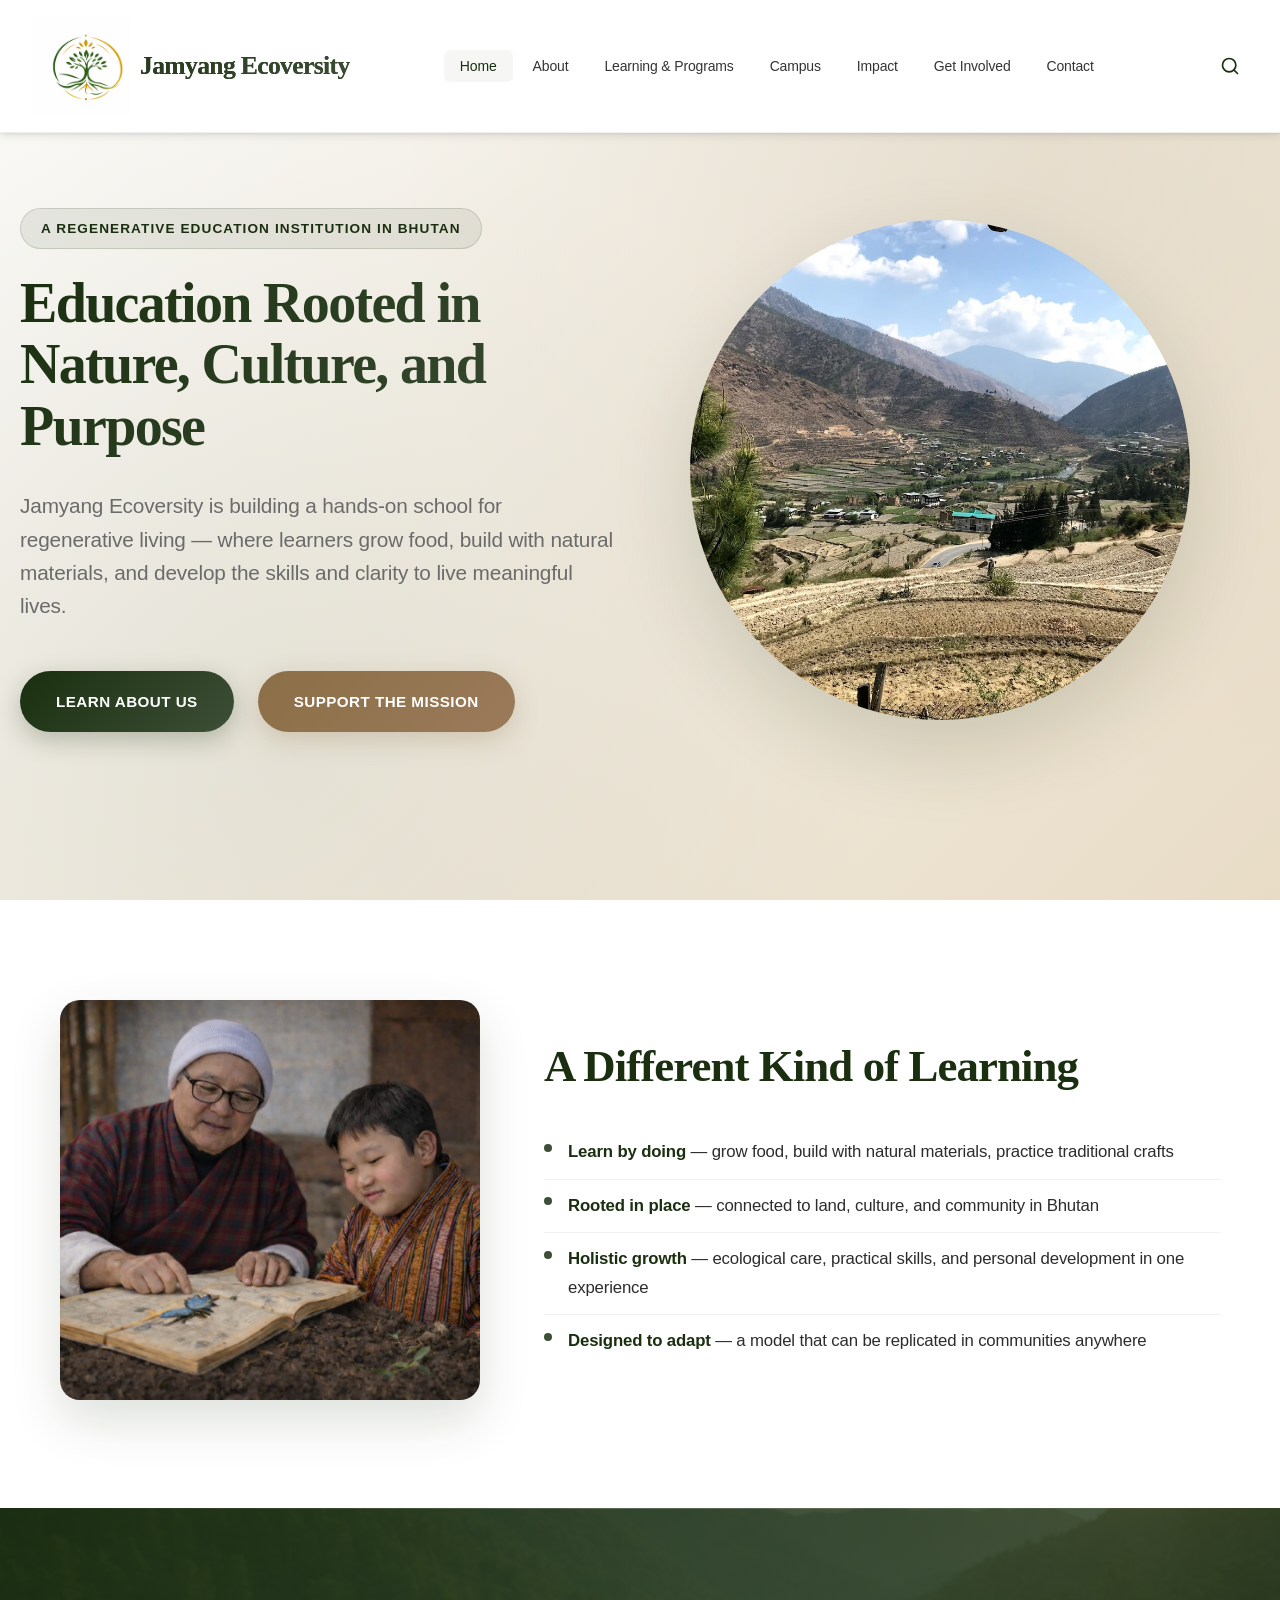
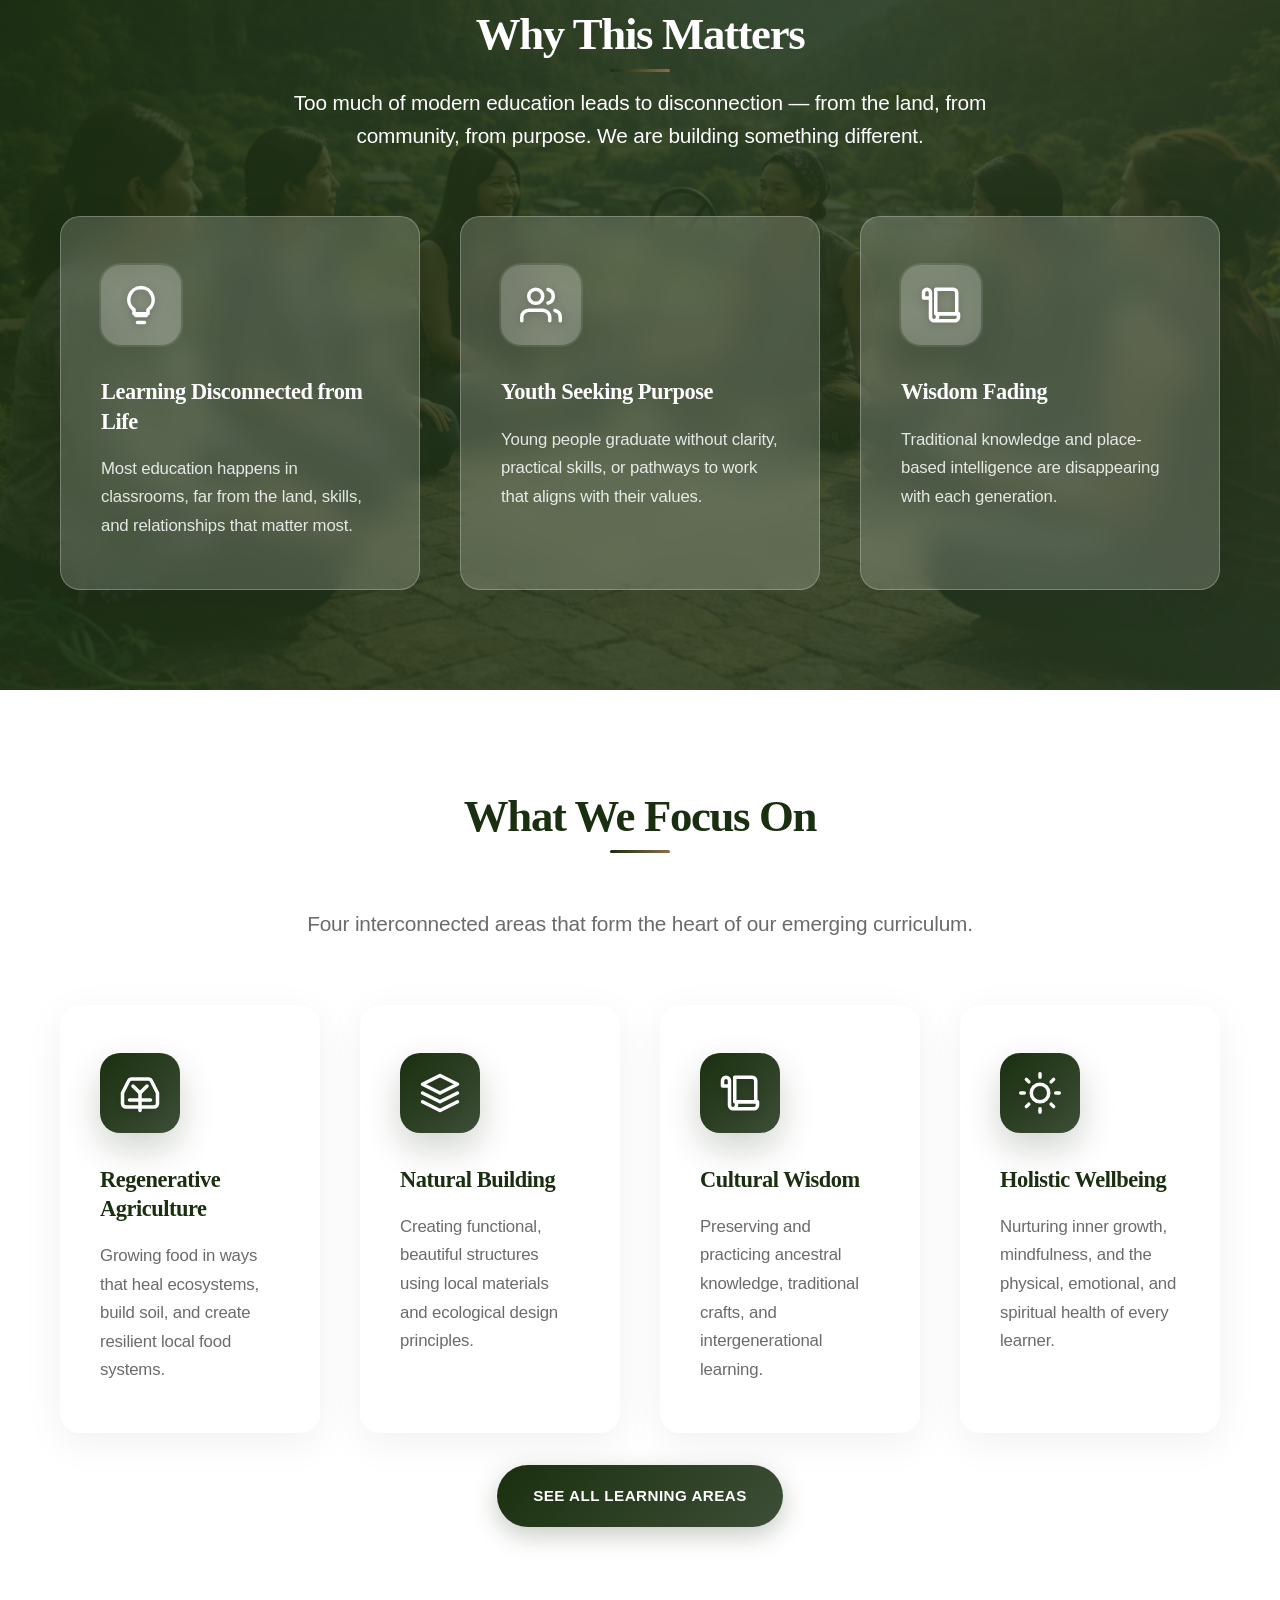
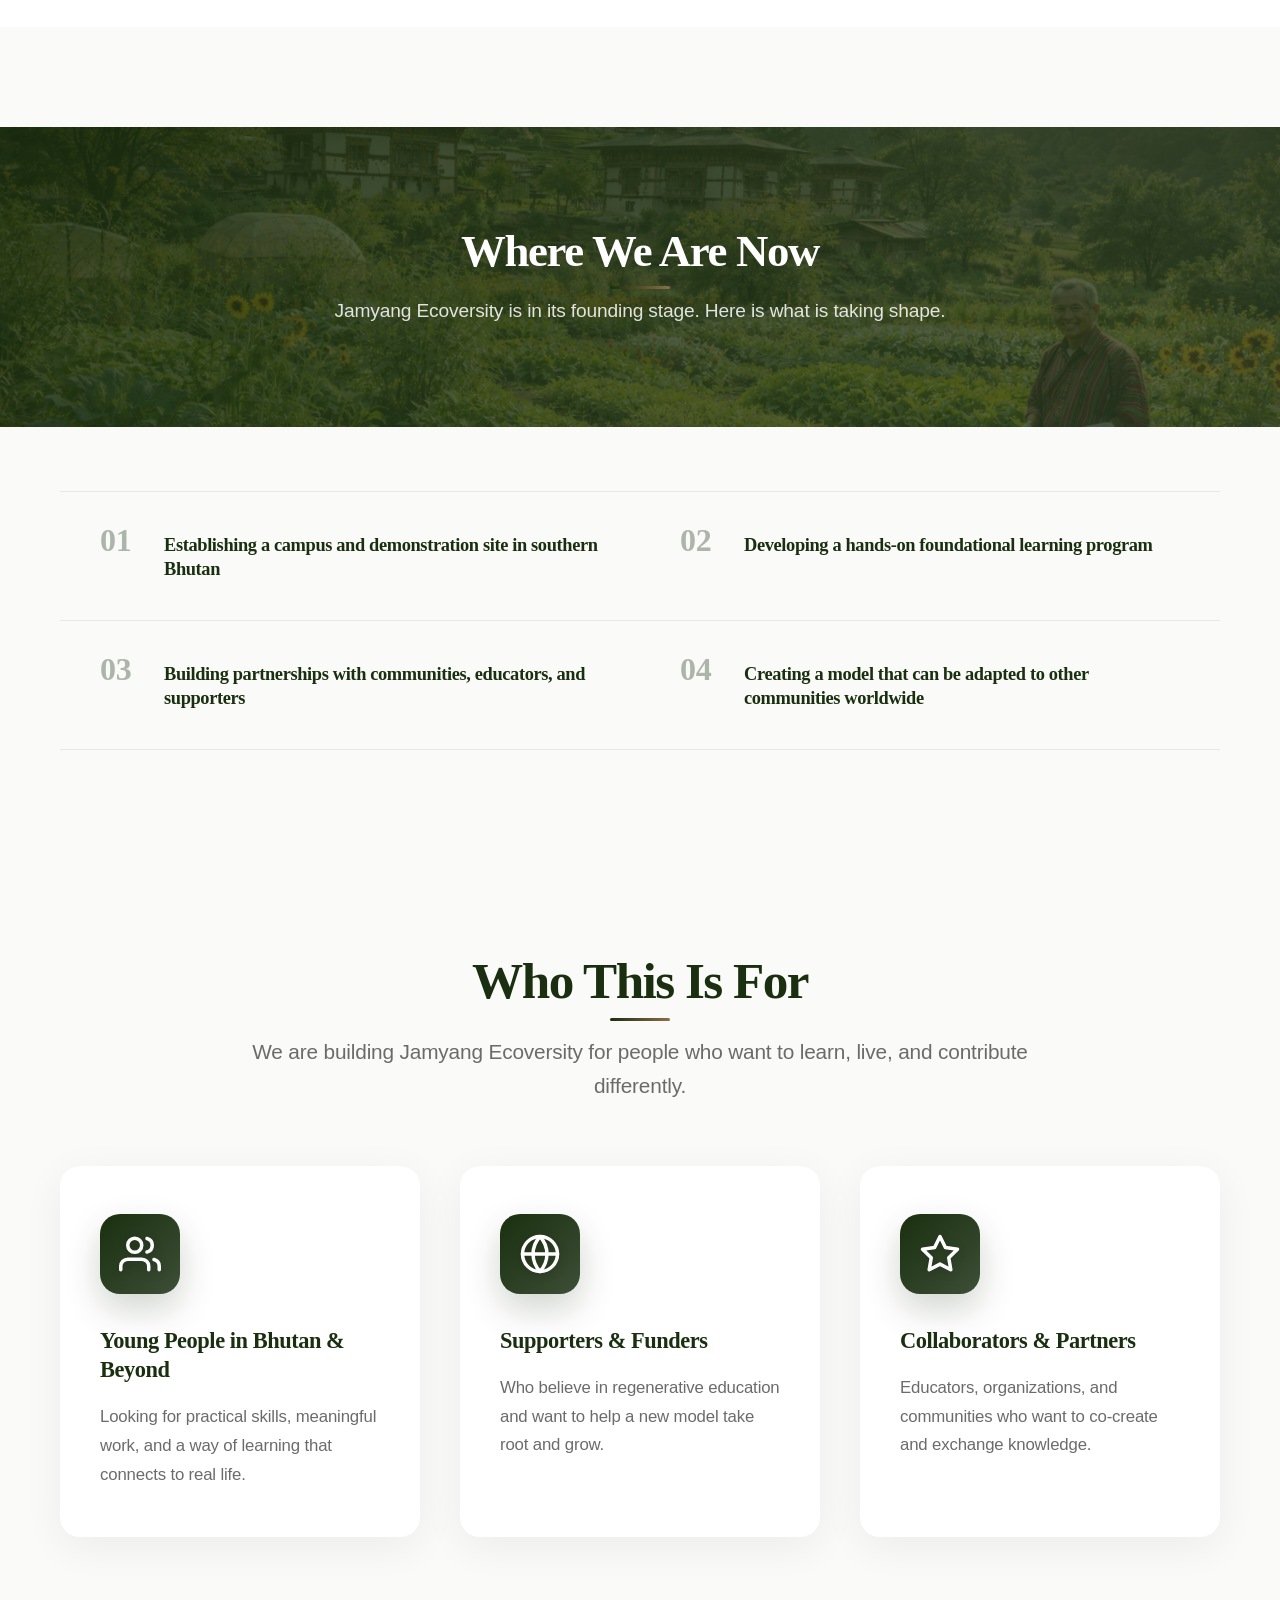
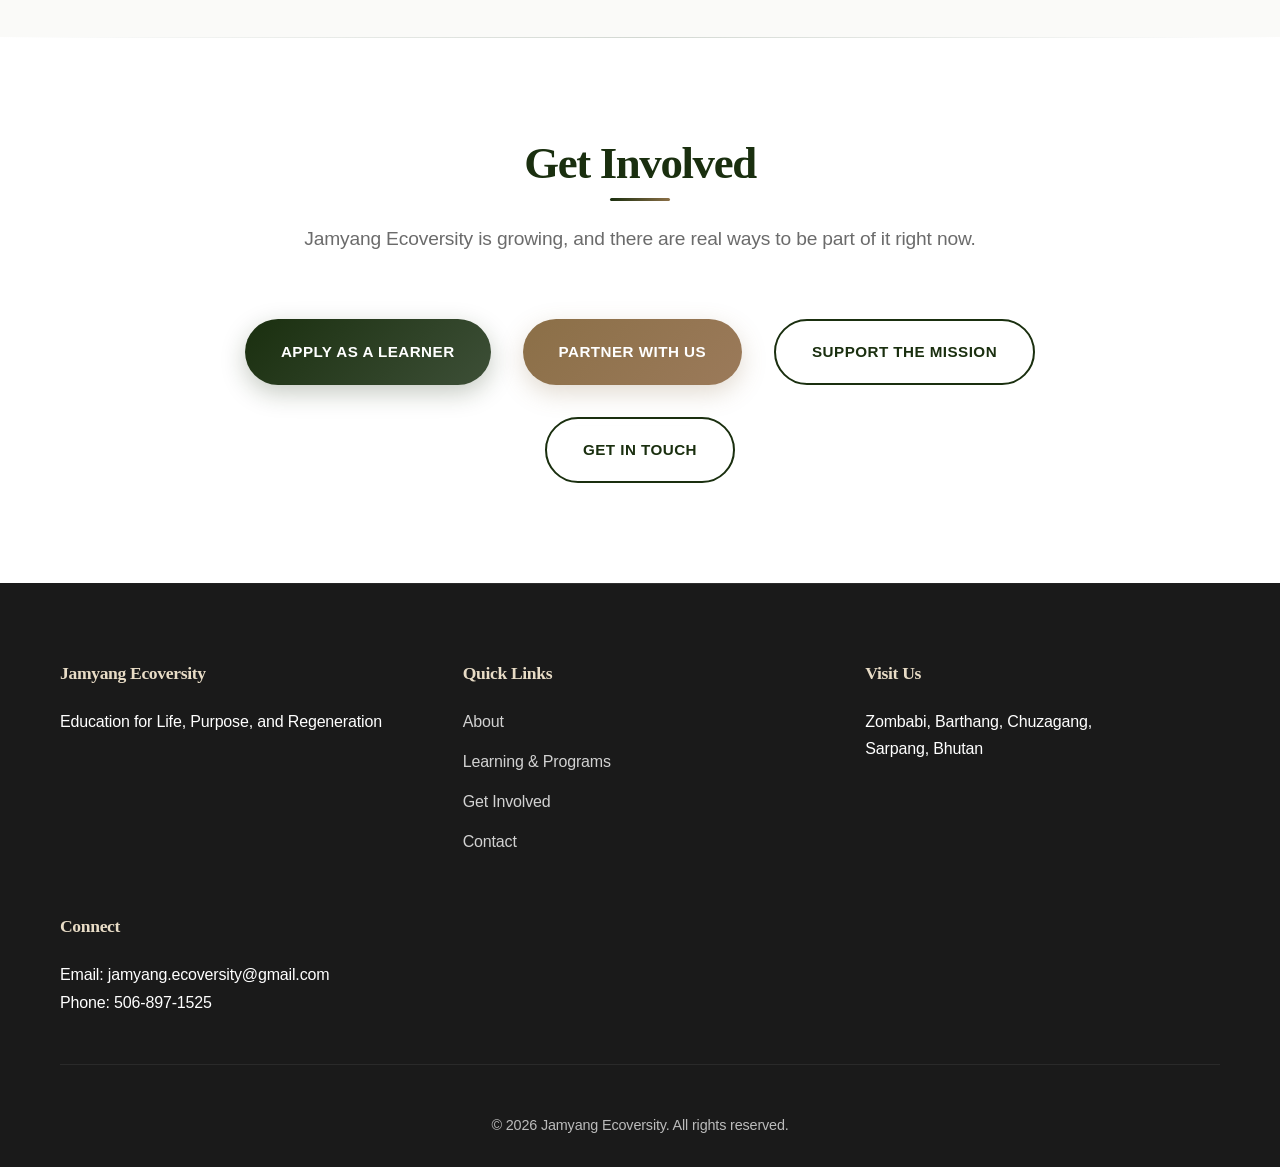
==== commit 4e481127: "Remove Start Here button, make logo bigger (100px)" ====
--- a/index.html
+++ b/index.html
@@ -112,7 +112,6 @@
                 <h1 class="hero-title">Education Rooted in Nature, Culture, and Purpose</h1>
                 <p class="hero-subtitle">Jamyang Ecoversity is building a hands-on school for regenerative living — where learners grow food, build with natural materials, and develop the skills and clarity to live meaningful lives.</p>
                 <div class="hero-buttons">
-                    <a href="#start-here" class="btn btn-start-here">Start Here ↓</a>
                     <a href="about.html" class="btn btn-primary">Learn About Us</a>
                     <a href="get-involved.html" class="btn btn-secondary">Support the Mission</a>
                 </div>
--- a/styles.css
+++ b/styles.css
@@ -385,15 +385,16 @@
 
 /* LOGO SIZE — Change width/height below to resize the nav logo image */
 .nav-logo img {
-    width: 64px;
-    height: 64px;
-    border-radius: 12px;
-    box-shadow: 0 4px 14px rgba(0, 0, 0, 0.18);
+    width: 100px;
+    height: 100px;
+    border-radius: 0;
+    box-shadow: none;
+    background: transparent;
     transition: all 0.2s ease;
     vertical-align: middle;
     flex-shrink: 0;
     object-fit: contain;
-    border: 2px solid rgba(26, 47, 15, 0.12);
+    border: none;
 }
 
 .nav-logo span {
@@ -889,8 +890,8 @@
     }
 
     .nav-logo img {
-        width: 48px;
-        height: 48px;
+        width: 72px;
+        height: 72px;
     }
 
     .nav-search.open .nav-search-input {
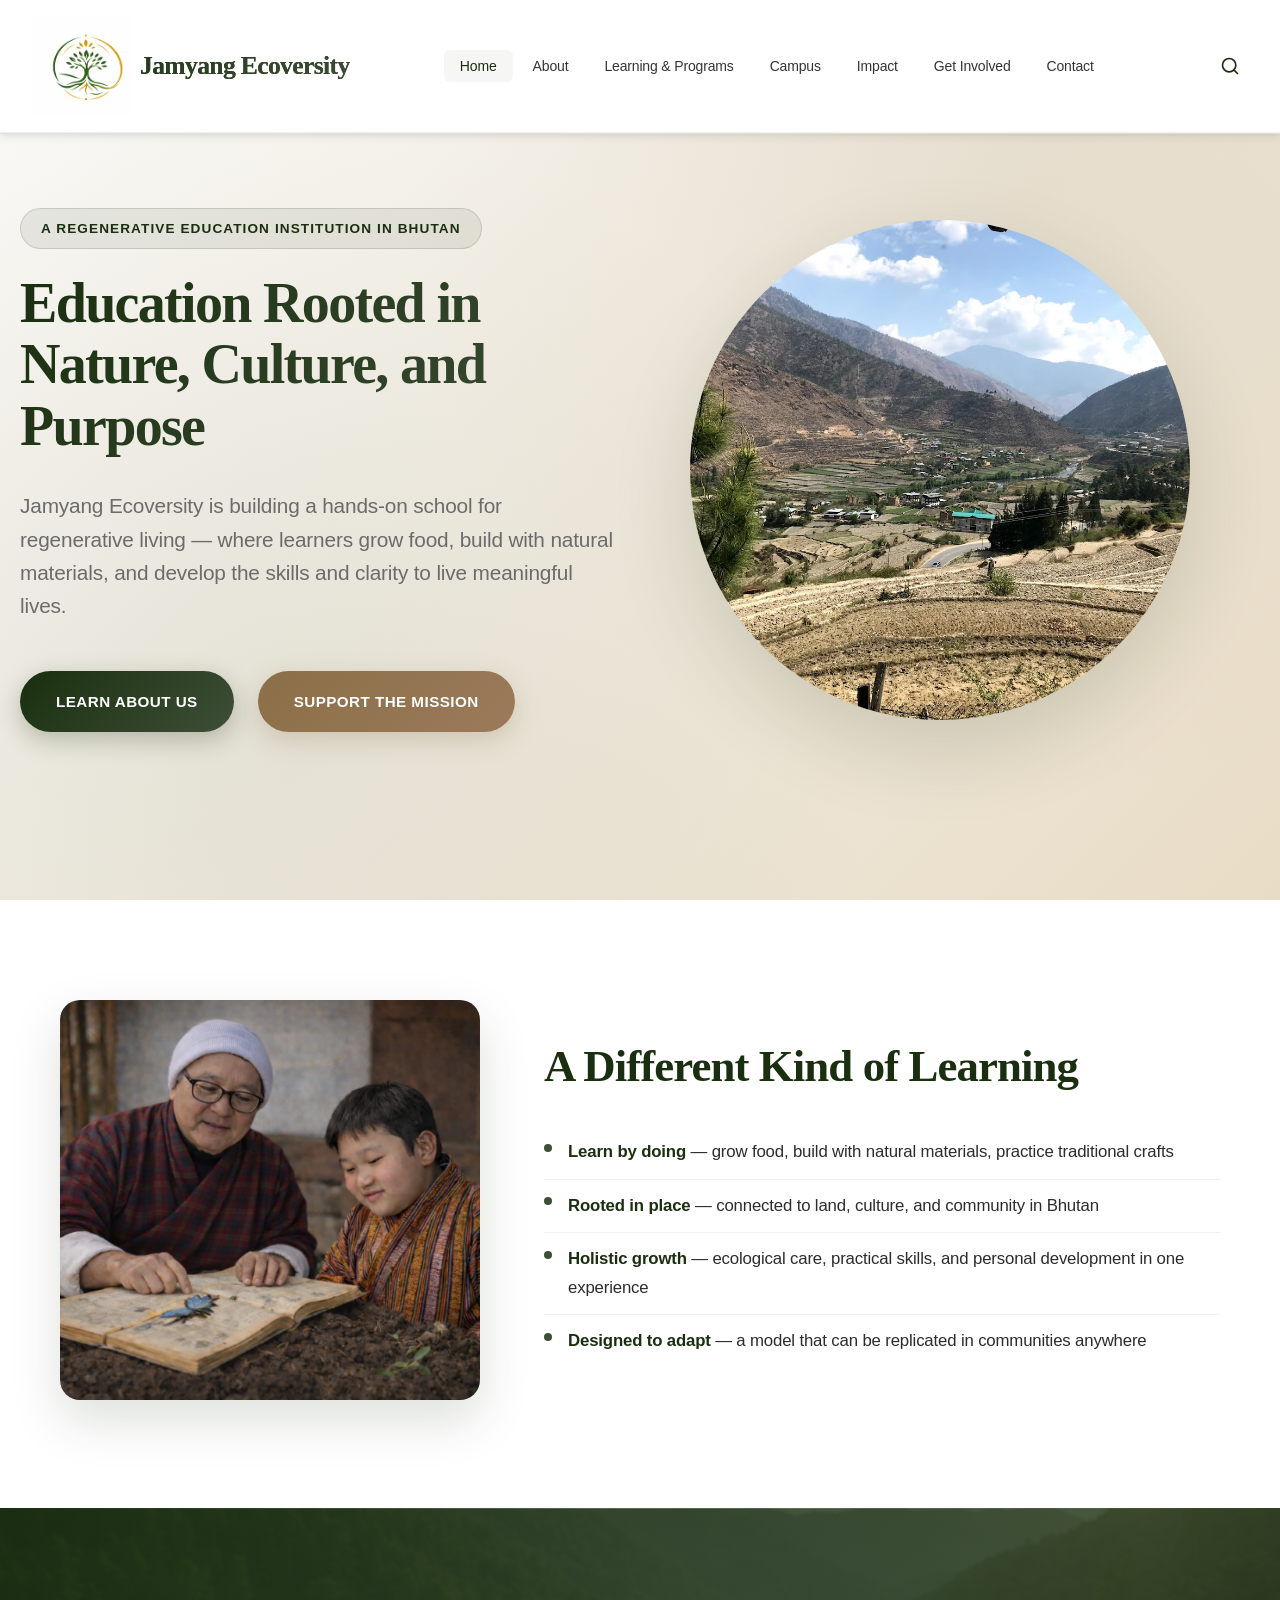
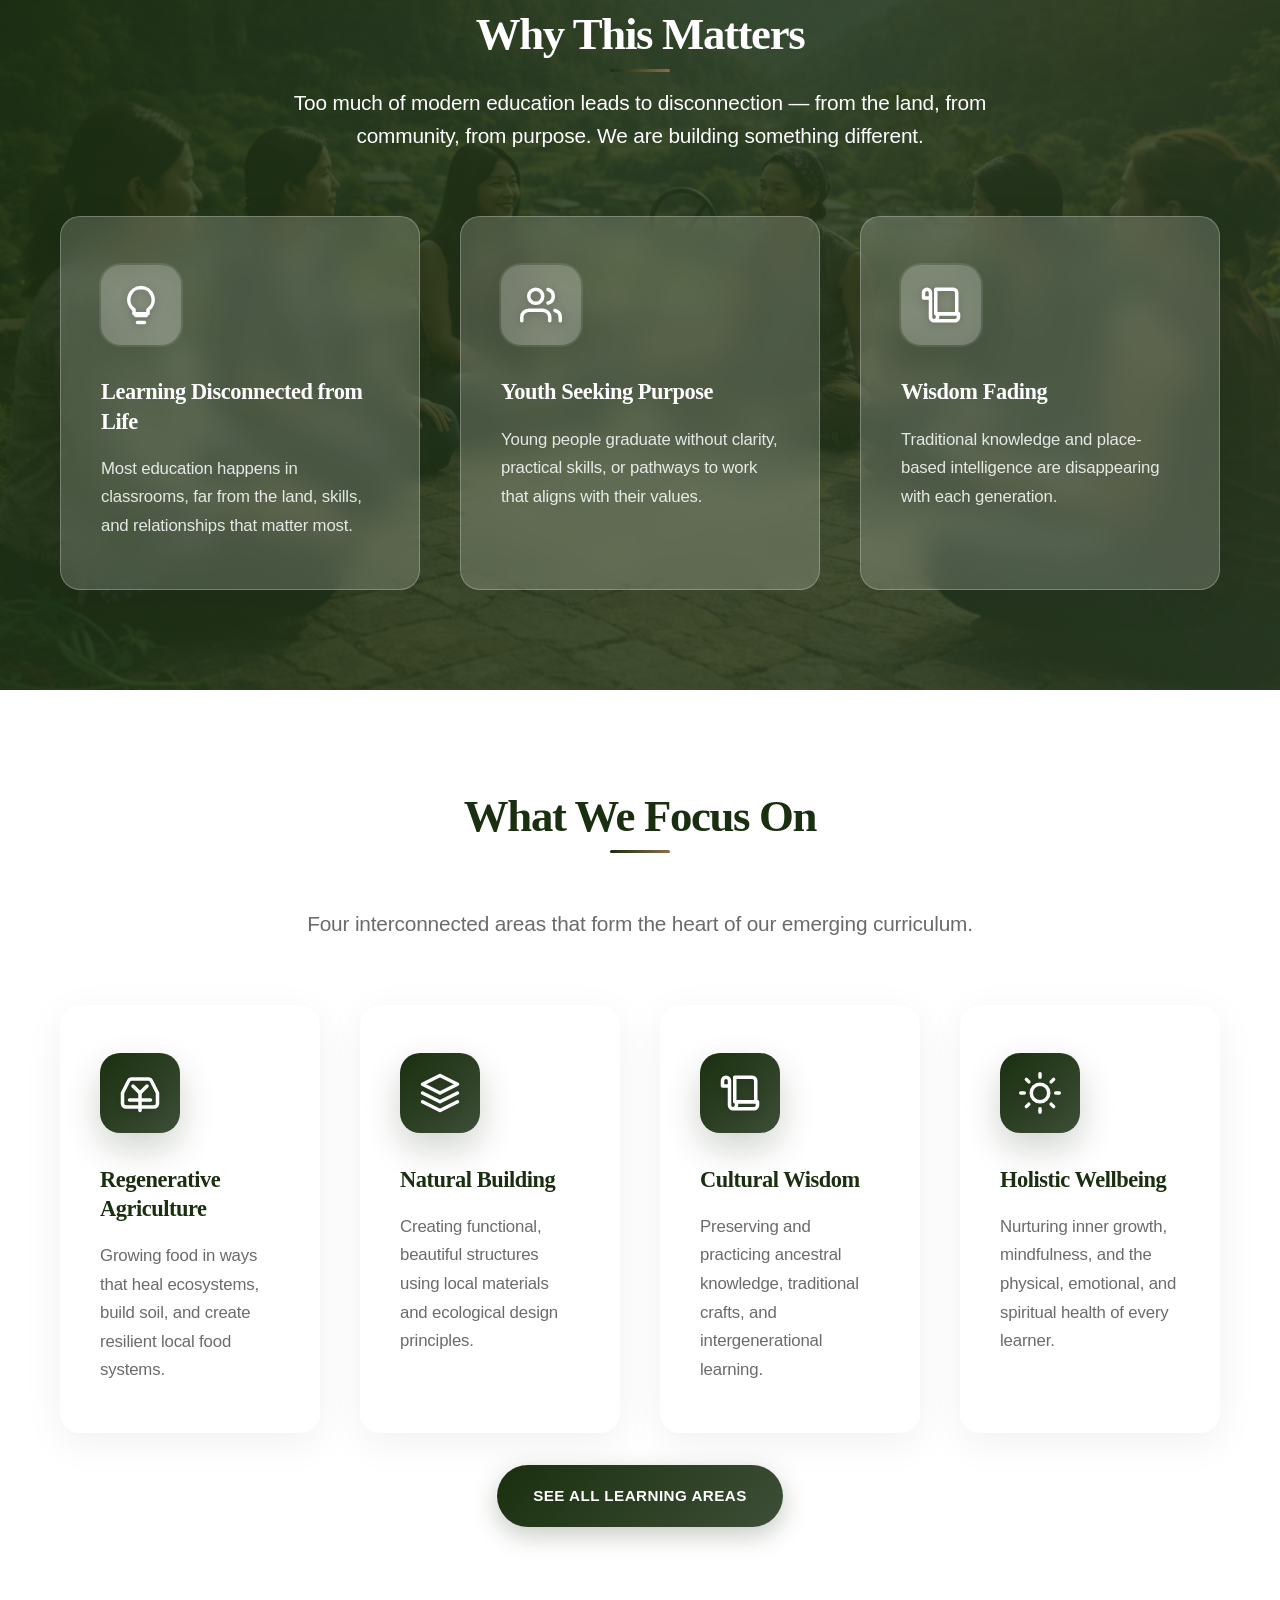
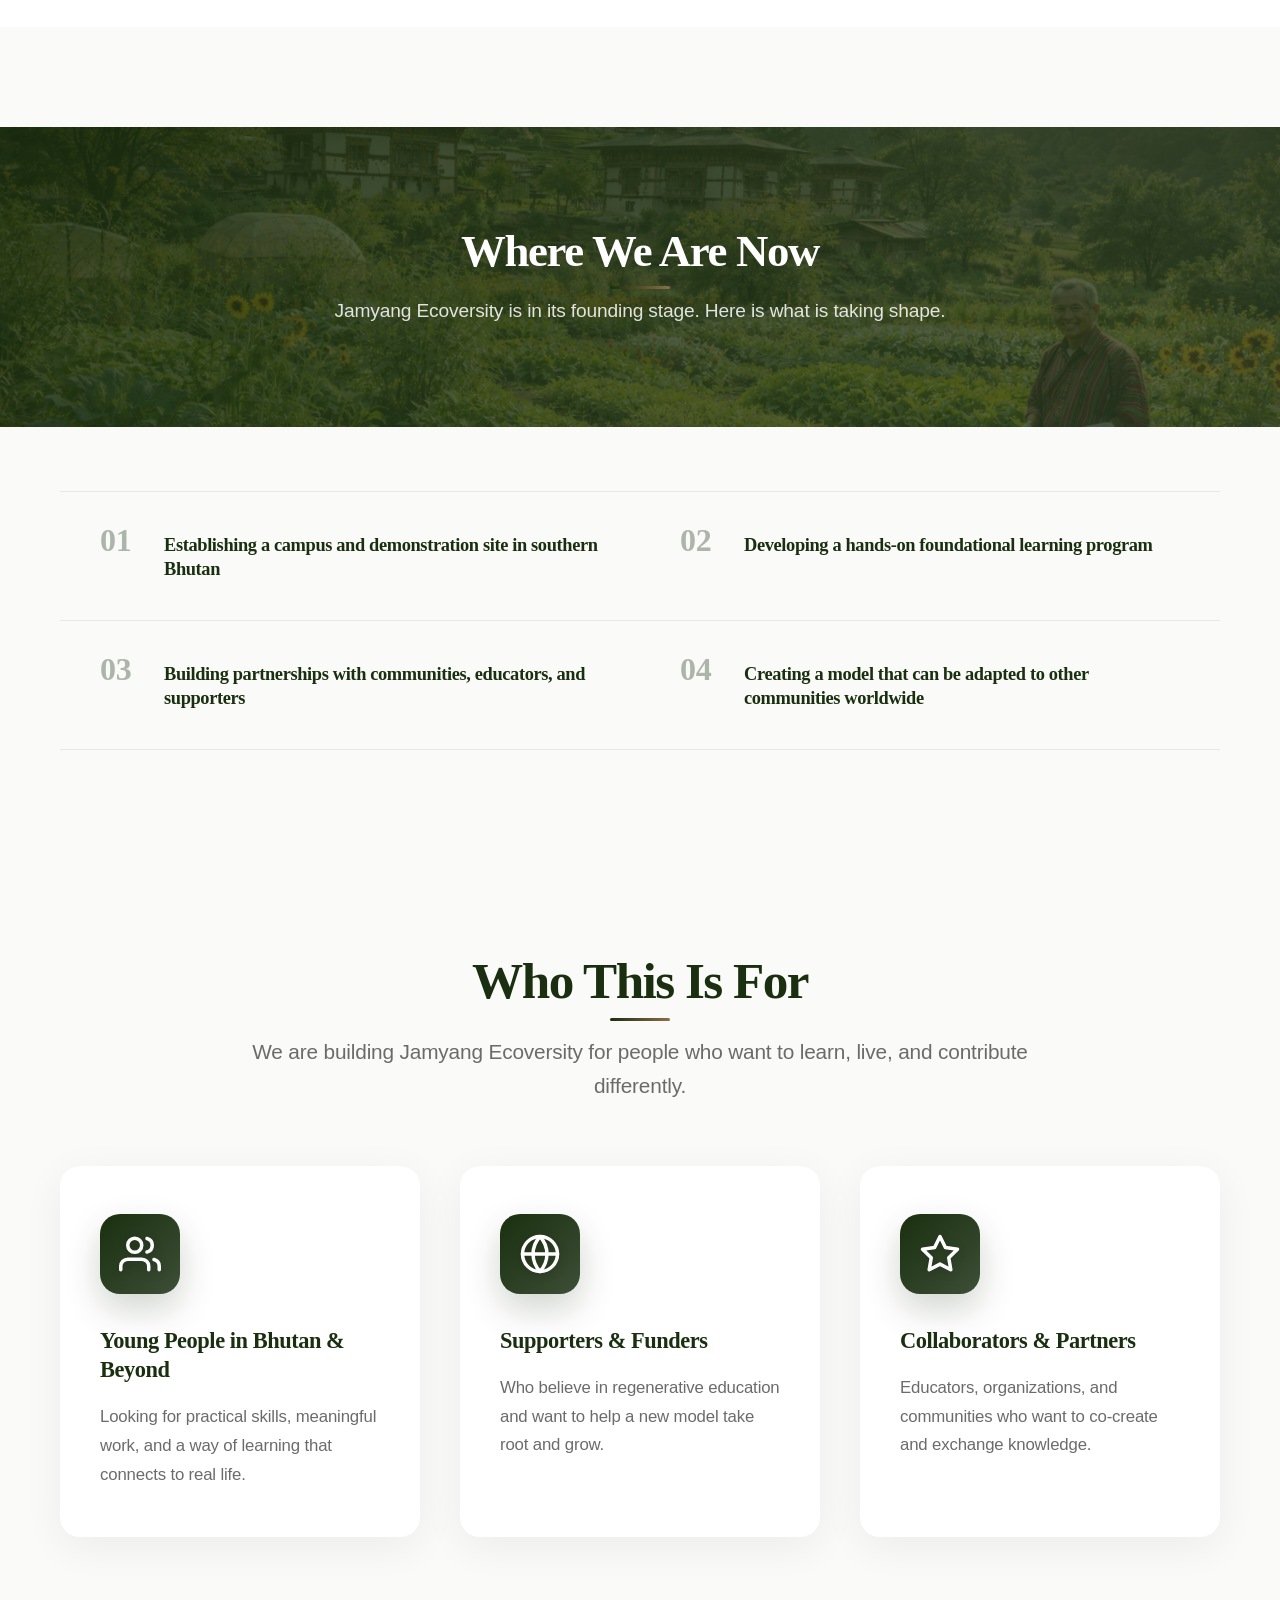
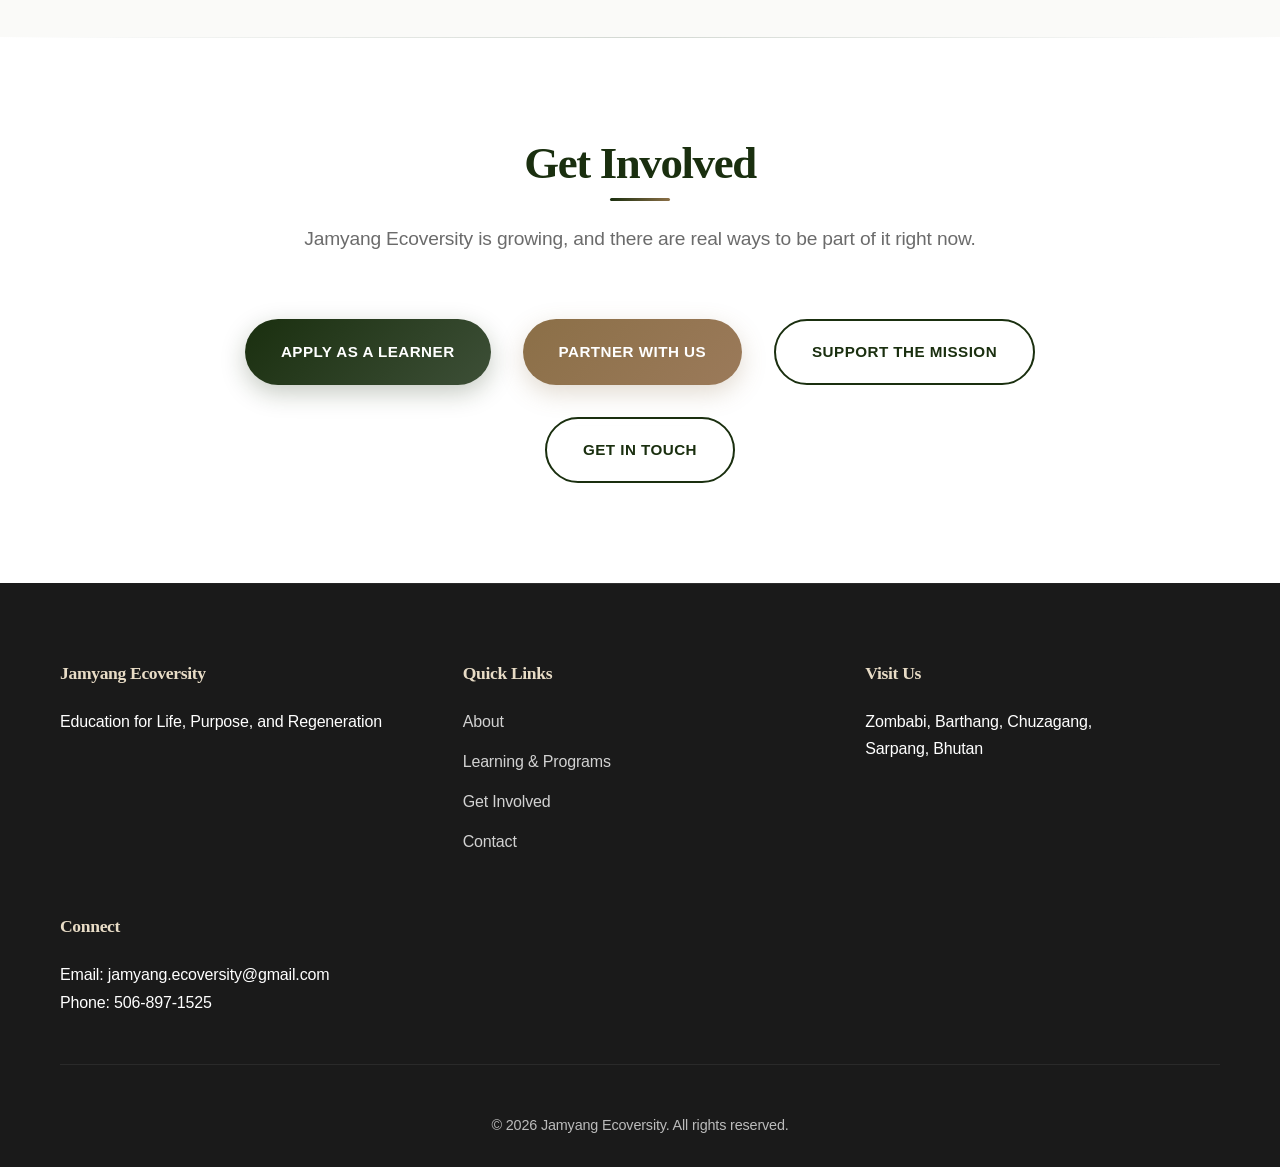
==== commit b2f1a8a7: "Redesign search: smooth slide-down bar below nav, no overlap or layout shift" ====
--- a/index.html
+++ b/index.html
@@ -88,13 +88,9 @@
                     <li><a href="get-involved.html" class="nav-link">Get Involved</a></li>
                     <li><a href="contact.html" class="nav-link">Contact</a></li>
                 </ul>
-                <div class="nav-search" id="navSearch">
-                    <input type="text" class="nav-search-input" id="searchInput" placeholder="Search..." autocomplete="off">
-                    <button class="nav-search-btn" aria-label="Search">
-                        <svg viewBox="0 0 24 24" stroke-linecap="round" stroke-linejoin="round"><circle cx="11" cy="11" r="8"/><line x1="21" y1="21" x2="16.65" y2="16.65"/></svg>
-                    </button>
-                    <div class="search-dropdown" id="searchDropdown"></div>
-                </div>
+                <button class="nav-search-btn" id="searchToggle" aria-label="Search">
+                    <svg viewBox="0 0 24 24" stroke-linecap="round" stroke-linejoin="round"><circle cx="11" cy="11" r="8"/><line x1="21" y1="21" x2="16.65" y2="16.65"/></svg>
+                </button>
                 <div class="hamburger">
                     <span></span>
                     <span></span>
@@ -102,6 +98,12 @@
                 </div>
             </div>
         </nav>
+        <div class="search-bar" id="searchBar">
+            <div class="search-bar-inner">
+                <input type="text" id="searchInput" placeholder="Search pages..." autocomplete="off">
+                <div class="search-dropdown" id="searchDropdown"></div>
+            </div>
+        </div>
     </header>
 
     <main>
--- a/styles.css
+++ b/styles.css
@@ -454,25 +454,19 @@
     width: 50%;
 }
 
-/* Inline Nav Search */
-.nav-search {
-    position: relative;
-    display: flex;
-    align-items: center;
-    margin-left: 0.5rem;
-    flex-shrink: 0;
-}
-
+/* Nav Search Button */
 .nav-search-btn {
     background: none;
     border: none;
     cursor: pointer;
     padding: 0.5rem;
     border-radius: 8px;
-    transition: all 0.2s ease;
+    transition: background 0.2s ease;
     display: flex;
     align-items: center;
     justify-content: center;
+    margin-left: 0.5rem;
+    flex-shrink: 0;
 }
 
 .nav-search-btn:hover {
@@ -487,42 +481,54 @@
     stroke-width: 2;
 }
 
-.nav-search-input {
-    width: 0;
-    padding: 0;
-    border: none;
-    background: transparent;
-    font-size: 0.9rem;
+/* Search Bar — slides down below nav */
+.search-bar {
+    max-height: 0;
+    overflow: hidden;
+    background: rgba(250, 250, 248, 0.98);
+    border-top: 1px solid rgba(0, 0, 0, 0.06);
+    transition: max-height 0.3s ease;
+}
+
+.search-bar.open {
+    max-height: 80px;
+}
+
+.search-bar-inner {
+    position: relative;
+    max-width: 600px;
+    margin: 0 auto;
+    padding: 12px 2rem;
+}
+
+.search-bar-inner input {
+    width: 100%;
+    padding: 10px 18px;
+    font-size: 0.95rem;
     font-family: inherit;
     color: var(--text-dark);
+    border: 1.5px solid rgba(26, 47, 15, 0.15);
+    border-radius: 50px;
+    background: var(--white);
     outline: none;
-    transition: width 0.35s ease, padding 0.35s ease, border 0.35s ease;
-    border-radius: 50px;
-}
-
-.nav-search.open .nav-search-input {
-    width: 220px;
-    padding: 8px 16px;
-    border: 1.5px solid rgba(26, 47, 15, 0.2);
-    background: var(--white);
-}
-
-.nav-search.open .nav-search-input:focus {
+    transition: border-color 0.2s ease;
+}
+
+.search-bar-inner input:focus {
     border-color: var(--primary-green);
 }
 
-.nav-search-input::placeholder {
-    color: var(--text-light);
-    font-size: 0.85rem;
+.search-bar-inner input::placeholder {
+    color: var(--text-light);
 }
 
 /* Search Dropdown Results */
 .search-dropdown {
     position: absolute;
-    top: calc(100% + 8px);
-    right: 0;
-    width: 320px;
-    max-height: 360px;
+    left: 2rem;
+    right: 2rem;
+    top: 100%;
+    max-height: 320px;
     overflow-y: auto;
     background: var(--white);
     border: 1px solid rgba(26, 47, 15, 0.1);
@@ -894,14 +900,8 @@
         height: 72px;
     }
 
-    .nav-search.open .nav-search-input {
-        width: 140px;
-        padding: 6px 12px;
-        font-size: 0.85rem;
-    }
-
-    .search-dropdown {
-        width: 260px;
+    .search-bar-inner {
+        padding: 10px 1rem;
     }
     
     .nav-container {
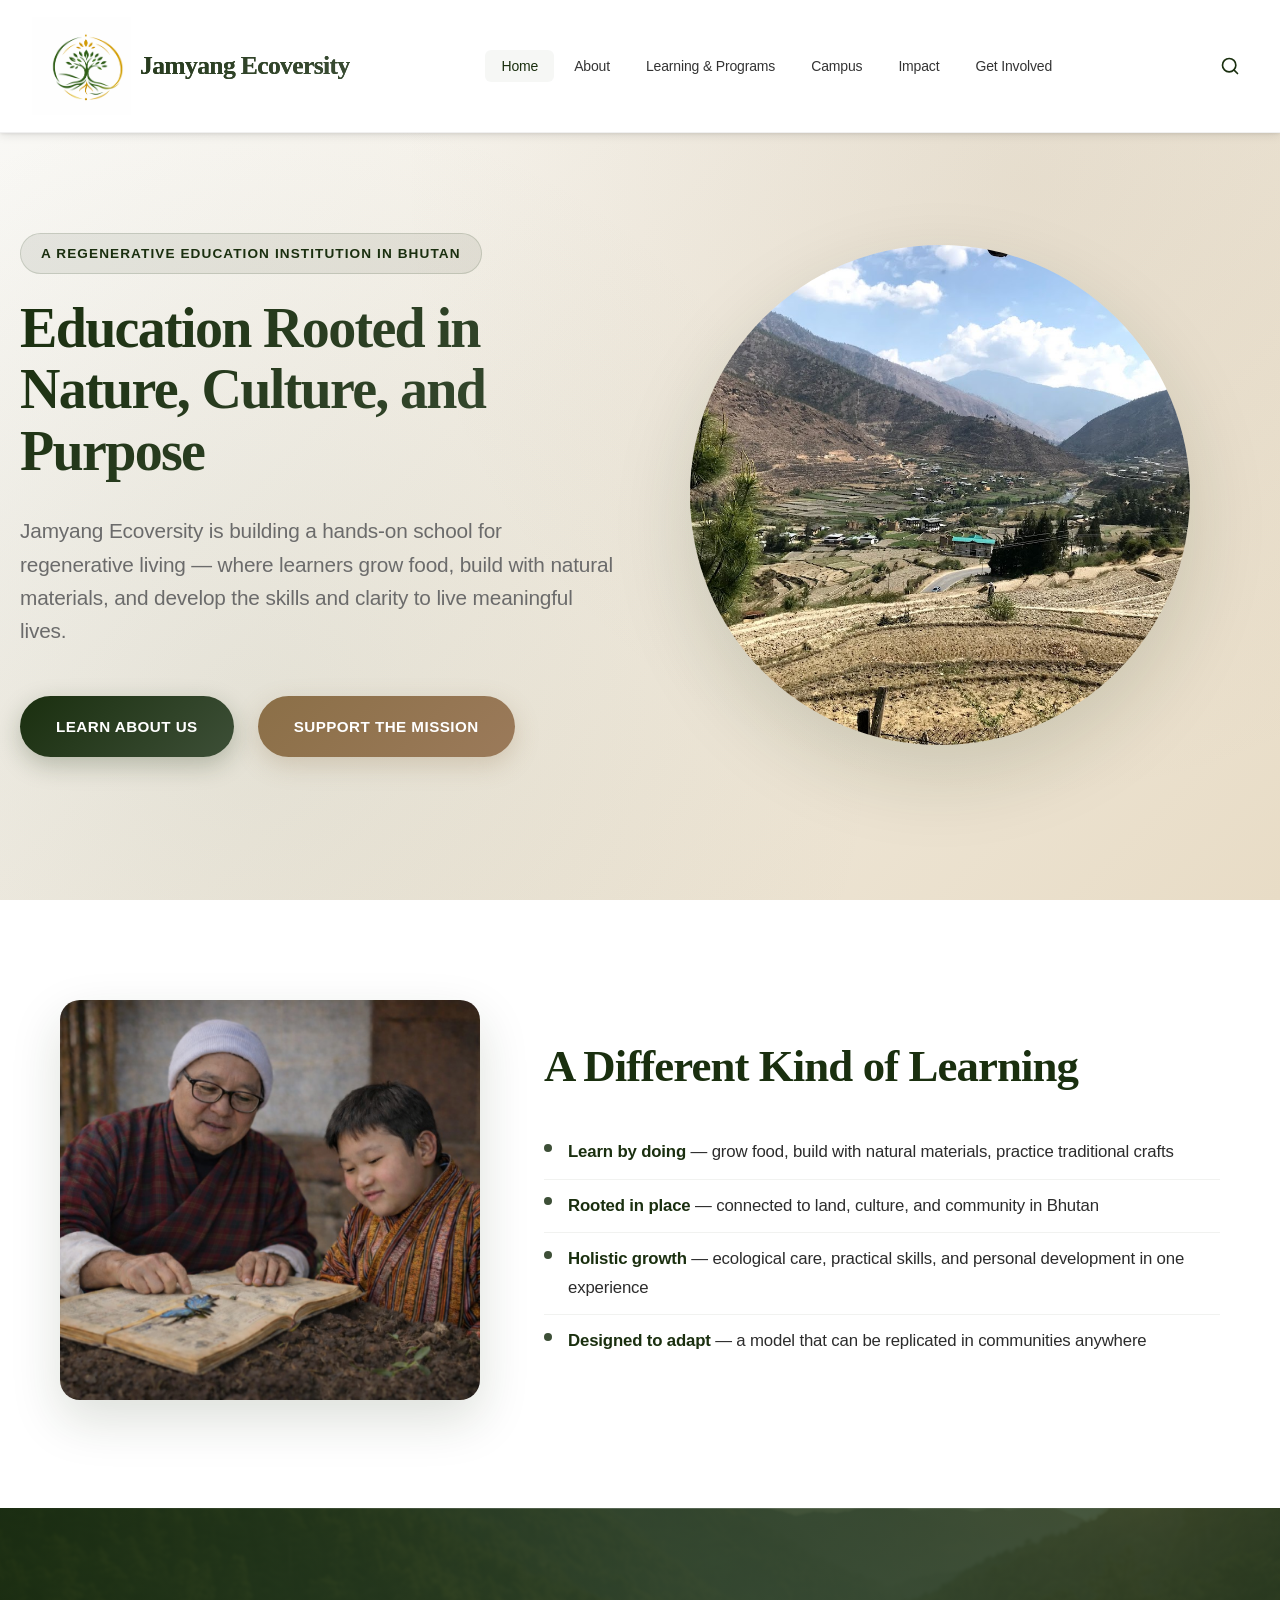
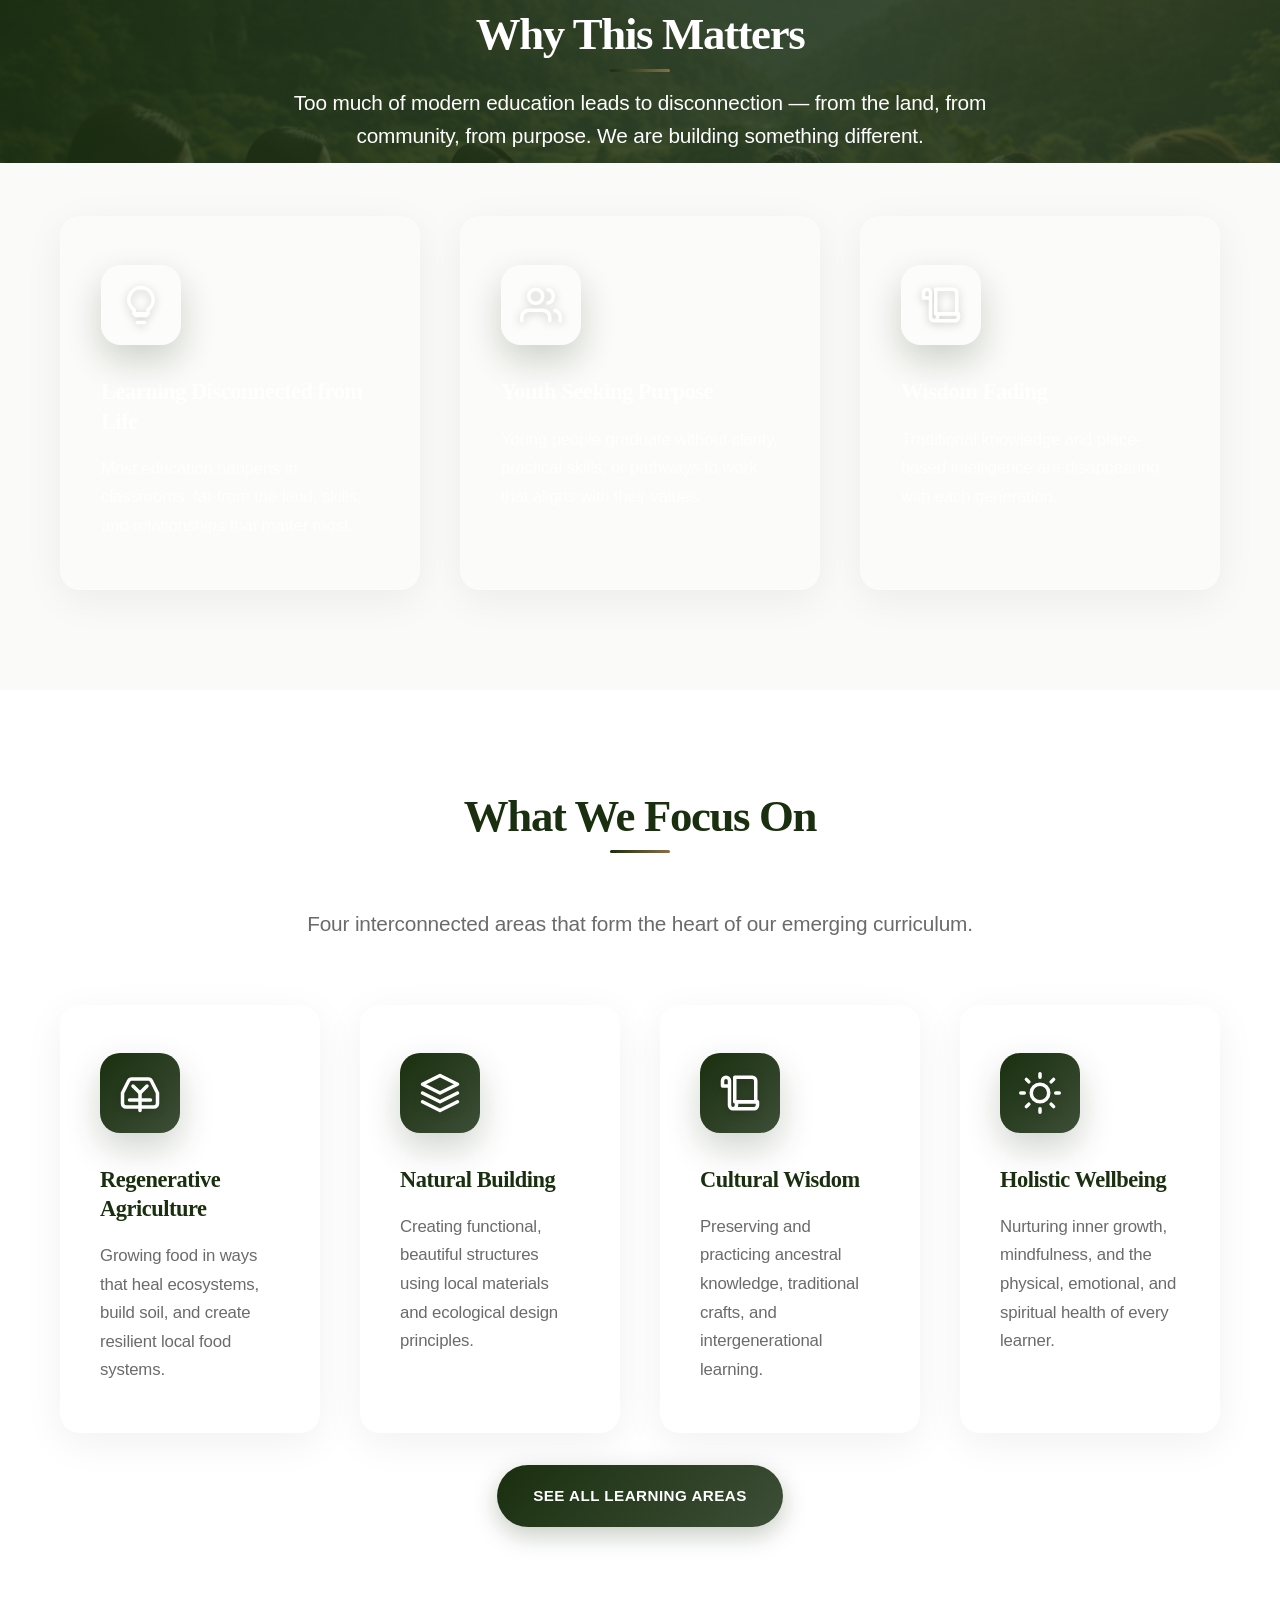
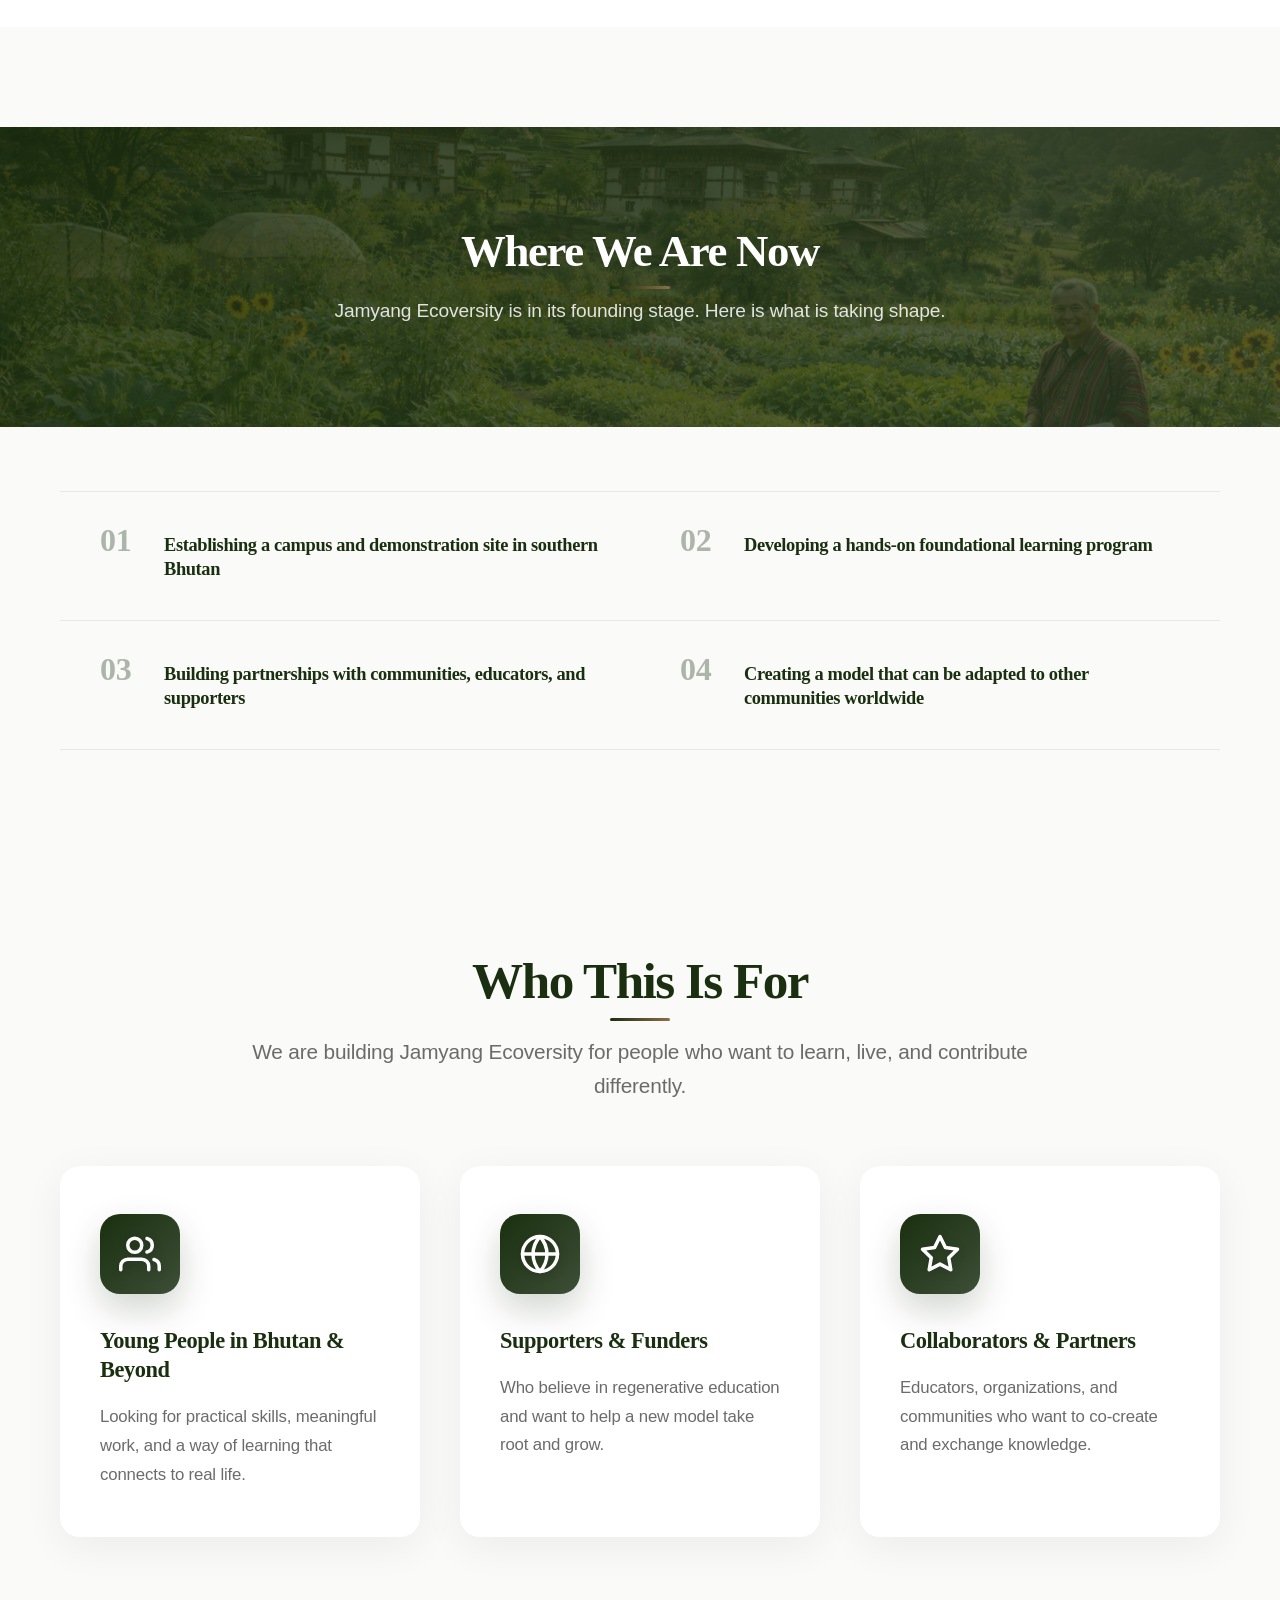
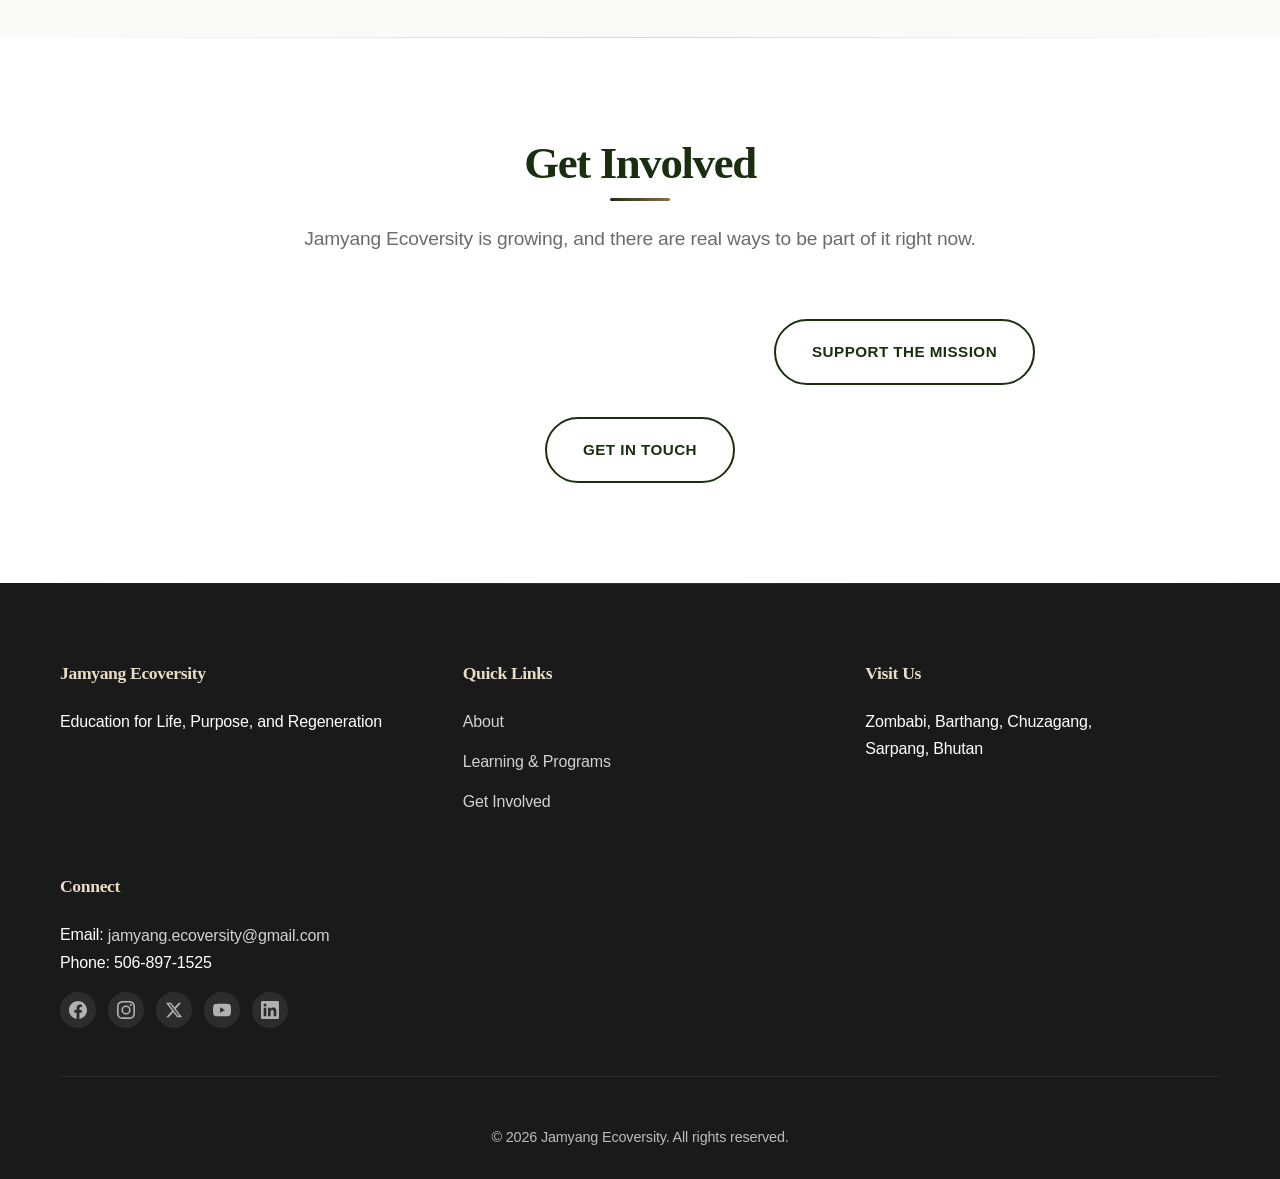
==== commit 55d56ddf: "Remove sections from programs/campus, merge Get Involved + Contact, add social media icons to footer" ====
--- a/index.html
+++ b/index.html
@@ -86,7 +86,6 @@
                     <li><a href="campus.html" class="nav-link">Campus</a></li>
                     <li><a href="impact.html" class="nav-link">Impact</a></li>
                     <li><a href="get-involved.html" class="nav-link">Get Involved</a></li>
-                    <li><a href="contact.html" class="nav-link">Contact</a></li>
                 </ul>
                 <button class="nav-search-btn" id="searchToggle" aria-label="Search">
                     <svg viewBox="0 0 24 24" stroke-linecap="round" stroke-linejoin="round"><circle cx="11" cy="11" r="8"/><line x1="21" y1="21" x2="16.65" y2="16.65"/></svg>
@@ -342,7 +341,7 @@
                         <a href="programs.html" class="btn btn-primary">Apply as a Learner</a>
                         <a href="get-involved.html" class="btn btn-secondary">Partner With Us</a>
                         <a href="get-involved.html" class="btn btn-outline">Support the Mission</a>
-                        <a href="contact.html" class="btn btn-outline">Get in Touch</a>
+                        <a href="get-involved.html" class="btn btn-outline">Get in Touch</a>
                     </div>
                 </div>
             </div>
@@ -363,7 +362,6 @@
                         <li><a href="about.html">About</a></li>
                         <li><a href="programs.html">Learning & Programs</a></li>
                         <li><a href="get-involved.html">Get Involved</a></li>
-                        <li><a href="contact.html">Contact</a></li>
                     </ul>
                 </div>
                 <div class="footer-section">
@@ -374,8 +372,15 @@
                 <div class="footer-section">
                     <!-- CONTACT DETAILS — Edit email and phone below -->
                     <h4>Connect</h4>
-                    <p>Email: jamyang.ecoversity@gmail.com</p>
+                    <p>Email: <a href="mailto:jamyang.ecoversity@gmail.com" style="color: inherit;">jamyang.ecoversity@gmail.com</a></p>
                     <p>Phone: 506-897-1525</p>
+                    <div class="footer-social">
+                        <a href="#" aria-label="Facebook"><svg viewBox="0 0 24 24" fill="currentColor"><path d="M24 12.073c0-6.627-5.373-12-12-12s-12 5.373-12 12c0 5.99 4.388 10.954 10.125 11.854v-8.385H7.078v-3.47h3.047V9.43c0-3.007 1.792-4.669 4.533-4.669 1.312 0 2.686.235 2.686.235v2.953H15.83c-1.491 0-1.956.925-1.956 1.874v2.25h3.328l-.532 3.47h-2.796v8.385C19.612 23.027 24 18.062 24 12.073z"/></svg></a>
+                        <a href="#" aria-label="Instagram"><svg viewBox="0 0 24 24" fill="currentColor"><path d="M12 2.163c3.204 0 3.584.012 4.85.07 3.252.148 4.771 1.691 4.919 4.919.058 1.265.069 1.645.069 4.849 0 3.205-.012 3.584-.069 4.849-.149 3.225-1.664 4.771-4.919 4.919-1.266.058-1.644.07-4.85.07-3.204 0-3.584-.012-4.849-.07-3.26-.149-4.771-1.699-4.919-4.92-.058-1.265-.07-1.644-.07-4.849 0-3.204.013-3.583.07-4.849.149-3.227 1.664-4.771 4.919-4.919 1.266-.057 1.645-.069 4.849-.069zM12 0C8.741 0 8.333.014 7.053.072 2.695.272.273 2.69.073 7.052.014 8.333 0 8.741 0 12c0 3.259.014 3.668.072 4.948.2 4.358 2.618 6.78 6.98 6.98C8.333 23.986 8.741 24 12 24c3.259 0 3.668-.014 4.948-.072 4.354-.2 6.782-2.618 6.979-6.98.059-1.28.073-1.689.073-4.948 0-3.259-.014-3.667-.072-4.947-.196-4.354-2.617-6.78-6.979-6.98C15.668.014 15.259 0 12 0zm0 5.838a6.162 6.162 0 100 12.324 6.162 6.162 0 000-12.324zM12 16a4 4 0 110-8 4 4 0 010 8zm6.406-11.845a1.44 1.44 0 100 2.881 1.44 1.44 0 000-2.881z"/></svg></a>
+                        <a href="#" aria-label="Twitter / X"><svg viewBox="0 0 24 24" fill="currentColor"><path d="M18.244 2.25h3.308l-7.227 8.26 8.502 11.24H16.17l-5.214-6.817L4.99 21.75H1.68l7.73-8.835L1.254 2.25H8.08l4.713 6.231zm-1.161 17.52h1.833L7.084 4.126H5.117z"/></svg></a>
+                        <a href="#" aria-label="YouTube"><svg viewBox="0 0 24 24" fill="currentColor"><path d="M23.498 6.186a3.016 3.016 0 00-2.122-2.136C19.505 3.545 12 3.545 12 3.545s-7.505 0-9.377.505A3.017 3.017 0 00.502 6.186C0 8.07 0 12 0 12s0 3.93.502 5.814a3.016 3.016 0 002.122 2.136c1.871.505 9.376.505 9.376.505s7.505 0 9.377-.505a3.015 3.015 0 002.122-2.136C24 15.93 24 12 24 12s0-3.93-.502-5.814zM9.545 15.568V8.432L15.818 12l-6.273 3.568z"/></svg></a>
+                        <a href="#" aria-label="LinkedIn"><svg viewBox="0 0 24 24" fill="currentColor"><path d="M20.447 20.452h-3.554v-5.569c0-1.328-.027-3.037-1.852-3.037-1.853 0-2.136 1.445-2.136 2.939v5.667H9.351V9h3.414v1.561h.046c.477-.9 1.637-1.85 3.37-1.85 3.601 0 4.267 2.37 4.267 5.455v6.286zM5.337 7.433a2.062 2.062 0 01-2.063-2.065 2.064 2.064 0 112.063 2.065zm1.782 13.019H3.555V9h3.564v11.452zM22.225 0H1.771C.792 0 0 .774 0 1.729v20.542C0 23.227.792 24 1.771 24h20.451C23.2 24 24 23.227 24 22.271V1.729C24 .774 23.2 0 22.222 0h.003z"/></svg></a>
+                    </div>
                 </div>
             </div>
             <div class="footer-bottom">
--- a/styles.css
+++ b/styles.css
@@ -321,7 +321,7 @@
     backdrop-filter: blur(20px);
     z-index: 1000;
     box-shadow: 0 4px 20px rgba(0, 0, 0, 0.08);
-    transition: all 0.3s ease;
+    transition: box-shadow 0.3s ease;
 }
 
 .nav-container {
@@ -334,7 +334,7 @@
     backdrop-filter: blur(20px);
     background: rgba(255, 255, 255, 0.95);
     box-shadow: 0 1px 3px rgba(0, 0, 0, 0.08);
-    transition: all 0.2s ease;
+    transition: box-shadow 0.2s ease;
     border-bottom: 1px solid rgba(0, 0, 0, 0.06);
     min-height: 64px;
 }
@@ -483,15 +483,19 @@
 
 /* Search Bar — slides down below nav */
 .search-bar {
-    max-height: 0;
-    overflow: hidden;
+    display: none;
     background: rgba(250, 250, 248, 0.98);
     border-top: 1px solid rgba(0, 0, 0, 0.06);
-    transition: max-height 0.3s ease;
 }
 
 .search-bar.open {
-    max-height: 80px;
+    display: block;
+    animation: searchSlideDown 0.25s ease;
+}
+
+@keyframes searchSlideDown {
+    from { opacity: 0; transform: translateY(-8px); }
+    to { opacity: 1; transform: translateY(0); }
 }
 
 .search-bar-inner {
@@ -617,7 +621,7 @@
 /* Enhanced Hero */
 .hero {
     min-height: 100vh;
-    padding: 120px 20px 80px;
+    padding: 150px 20px 80px;
     background: linear-gradient(135deg, var(--cream) 0%, var(--sand) 100%);
     position: relative;
     overflow: hidden;
@@ -833,7 +837,7 @@
     }
     
     .hero {
-        padding: 100px 20px 60px;
+        padding: 140px 20px 60px;
     }
     
     .hero-title {
@@ -1137,7 +1141,7 @@
 }
 
 body {
-    scroll-padding-top: 100px;
+    scroll-padding-top: 140px;
 }
 
 /* Reset and Base Styles */
@@ -1196,7 +1200,7 @@
     display: flex;
     align-items: center;
     min-height: 100vh;
-    padding: 100px 20px 60px;
+    padding: 150px 20px 60px;
     background: linear-gradient(135deg, var(--cream) 0%, var(--sand) 100%);
     position: relative;
     overflow: hidden;
@@ -1859,6 +1863,35 @@
 .social-links a:hover {
     transform: scale(1.2);
     opacity: 1;
+}
+
+.footer-social {
+    display: flex;
+    gap: 0.75rem;
+    margin-top: 1rem;
+}
+
+.footer-social a {
+    display: flex;
+    align-items: center;
+    justify-content: center;
+    width: 36px;
+    height: 36px;
+    border-radius: 50%;
+    background: rgba(255, 255, 255, 0.1);
+    color: rgba(255, 255, 255, 0.8);
+    transition: all 0.3s ease;
+}
+
+.footer-social a:hover {
+    background: rgba(255, 255, 255, 0.2);
+    color: #fff;
+    transform: translateY(-2px);
+}
+
+.footer-social svg {
+    width: 18px;
+    height: 18px;
 }
 
 .footer-bottom {
@@ -1926,7 +1959,7 @@
     .hero {
         flex-direction: column;
         text-align: center;
-        padding: 100px 20px 40px;
+        padding: 140px 20px 40px;
     }
 
     .hero-title {
@@ -2062,7 +2095,7 @@
 .page-hero {
     background: linear-gradient(135deg, var(--primary-green) 0%, var(--sage-green) 100%);
     color: var(--white);
-    padding: 120px 0 80px;
+    padding: 150px 0 80px;
     text-align: center;
 }
 
@@ -3385,6 +3418,7 @@
 .about-hero {
     position: relative;
     min-height: 60vh;
+    padding-top: 140px;
     display: flex;
     align-items: center;
     justify-content: center;
@@ -4248,6 +4282,7 @@
 .pg-hero {
     position: relative;
     min-height: 60vh;
+    padding-top: 140px;
     display: flex;
     align-items: center;
     justify-content: center;
@@ -4981,6 +5016,7 @@
 .cp-hero {
     position: relative;
     min-height: 60vh;
+    padding-top: 140px;
     display: flex;
     align-items: center;
     justify-content: center;
@@ -5466,6 +5502,7 @@
 .ip-hero {
     position: relative;
     min-height: 60vh;
+    padding-top: 140px;
     display: flex;
     align-items: center;
     justify-content: center;
@@ -6154,6 +6191,7 @@
 .gi-hero {
     position: relative;
     min-height: 60vh;
+    padding-top: 140px;
     display: flex;
     align-items: center;
     justify-content: center;
@@ -6991,6 +7029,7 @@
 .ct-hero {
     position: relative;
     min-height: 60vh;
+    padding-top: 140px;
     display: flex;
     align-items: center;
     justify-content: center;
@@ -7318,6 +7357,18 @@
     gap: 1.5rem;
 }
 
+.ct-social-card .social-icon {
+    width: 32px;
+    height: 32px;
+    color: var(--primary-green);
+    margin-bottom: 0.75rem;
+    flex-shrink: 0;
+}
+
+.ct-social-card:hover .social-icon {
+    color: var(--sage-green);
+}
+
 .ct-social-card {
     background: var(--cream);
     padding: 2rem;
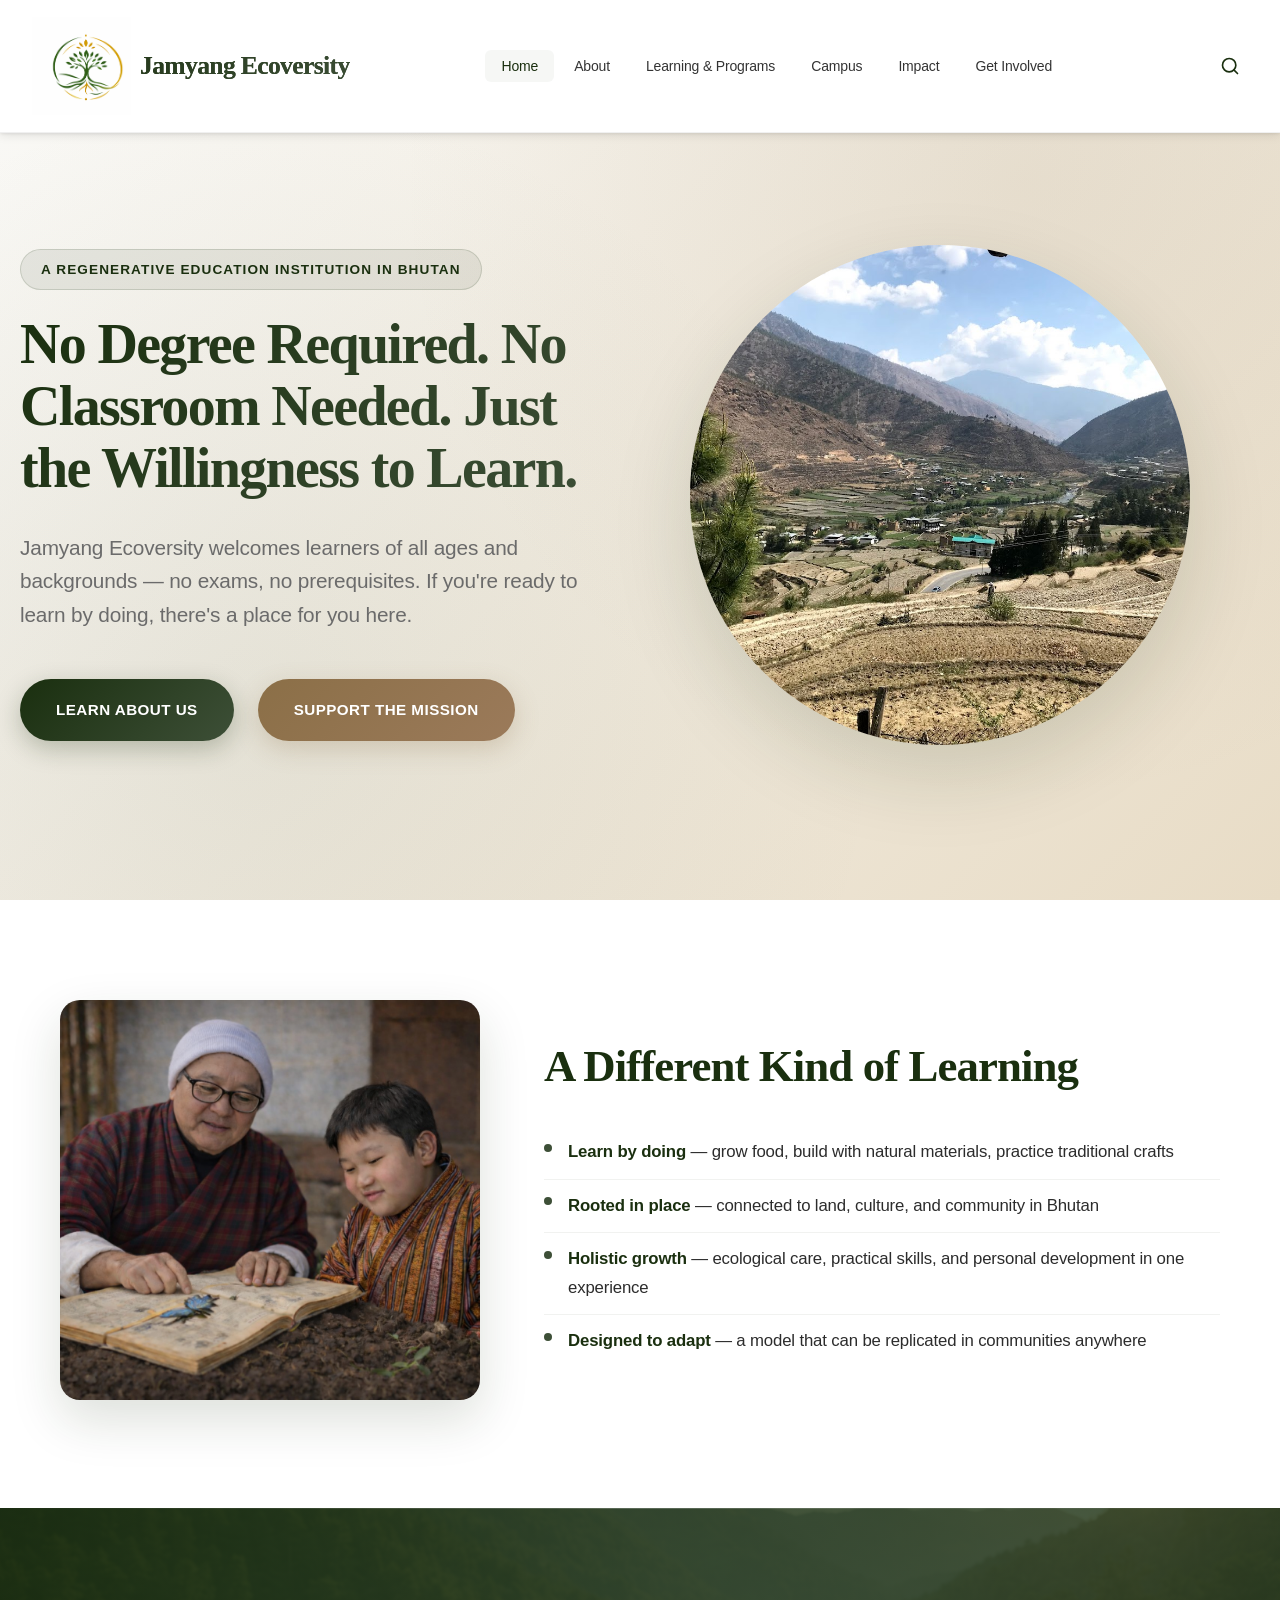
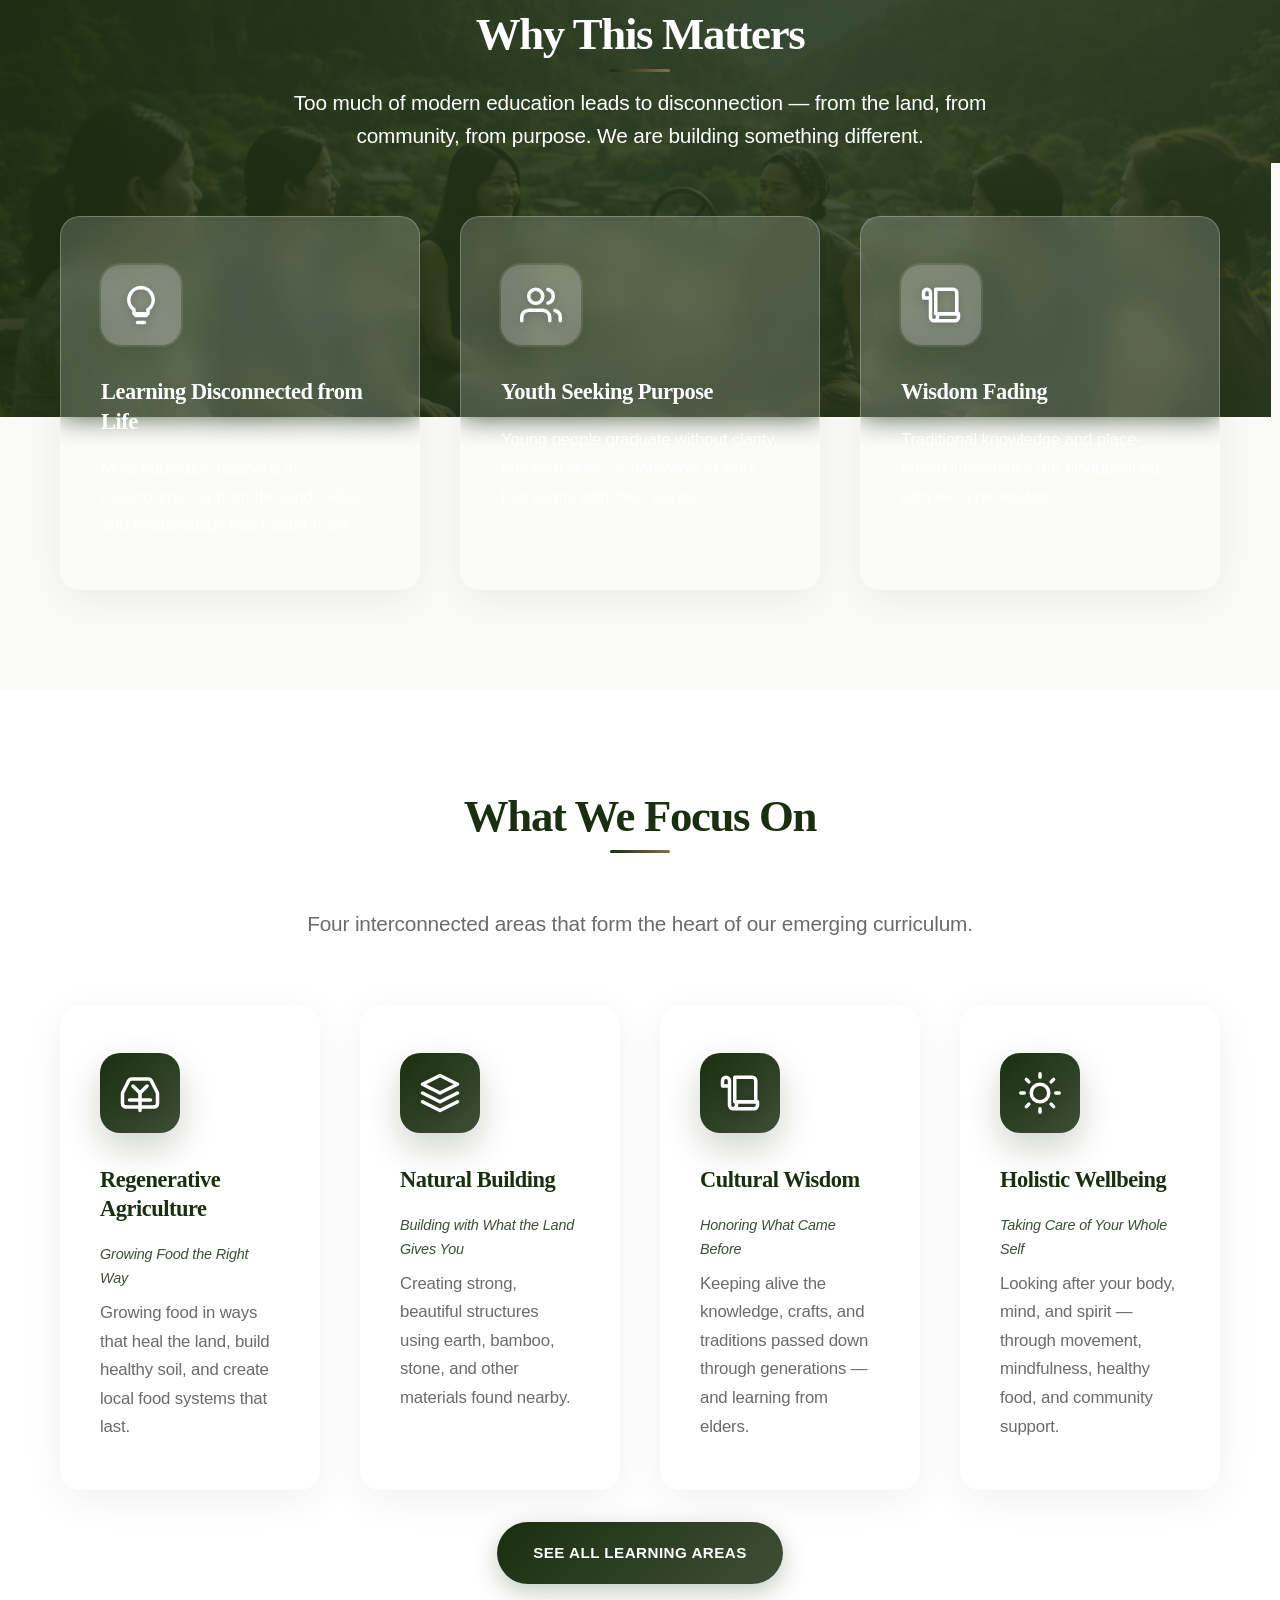
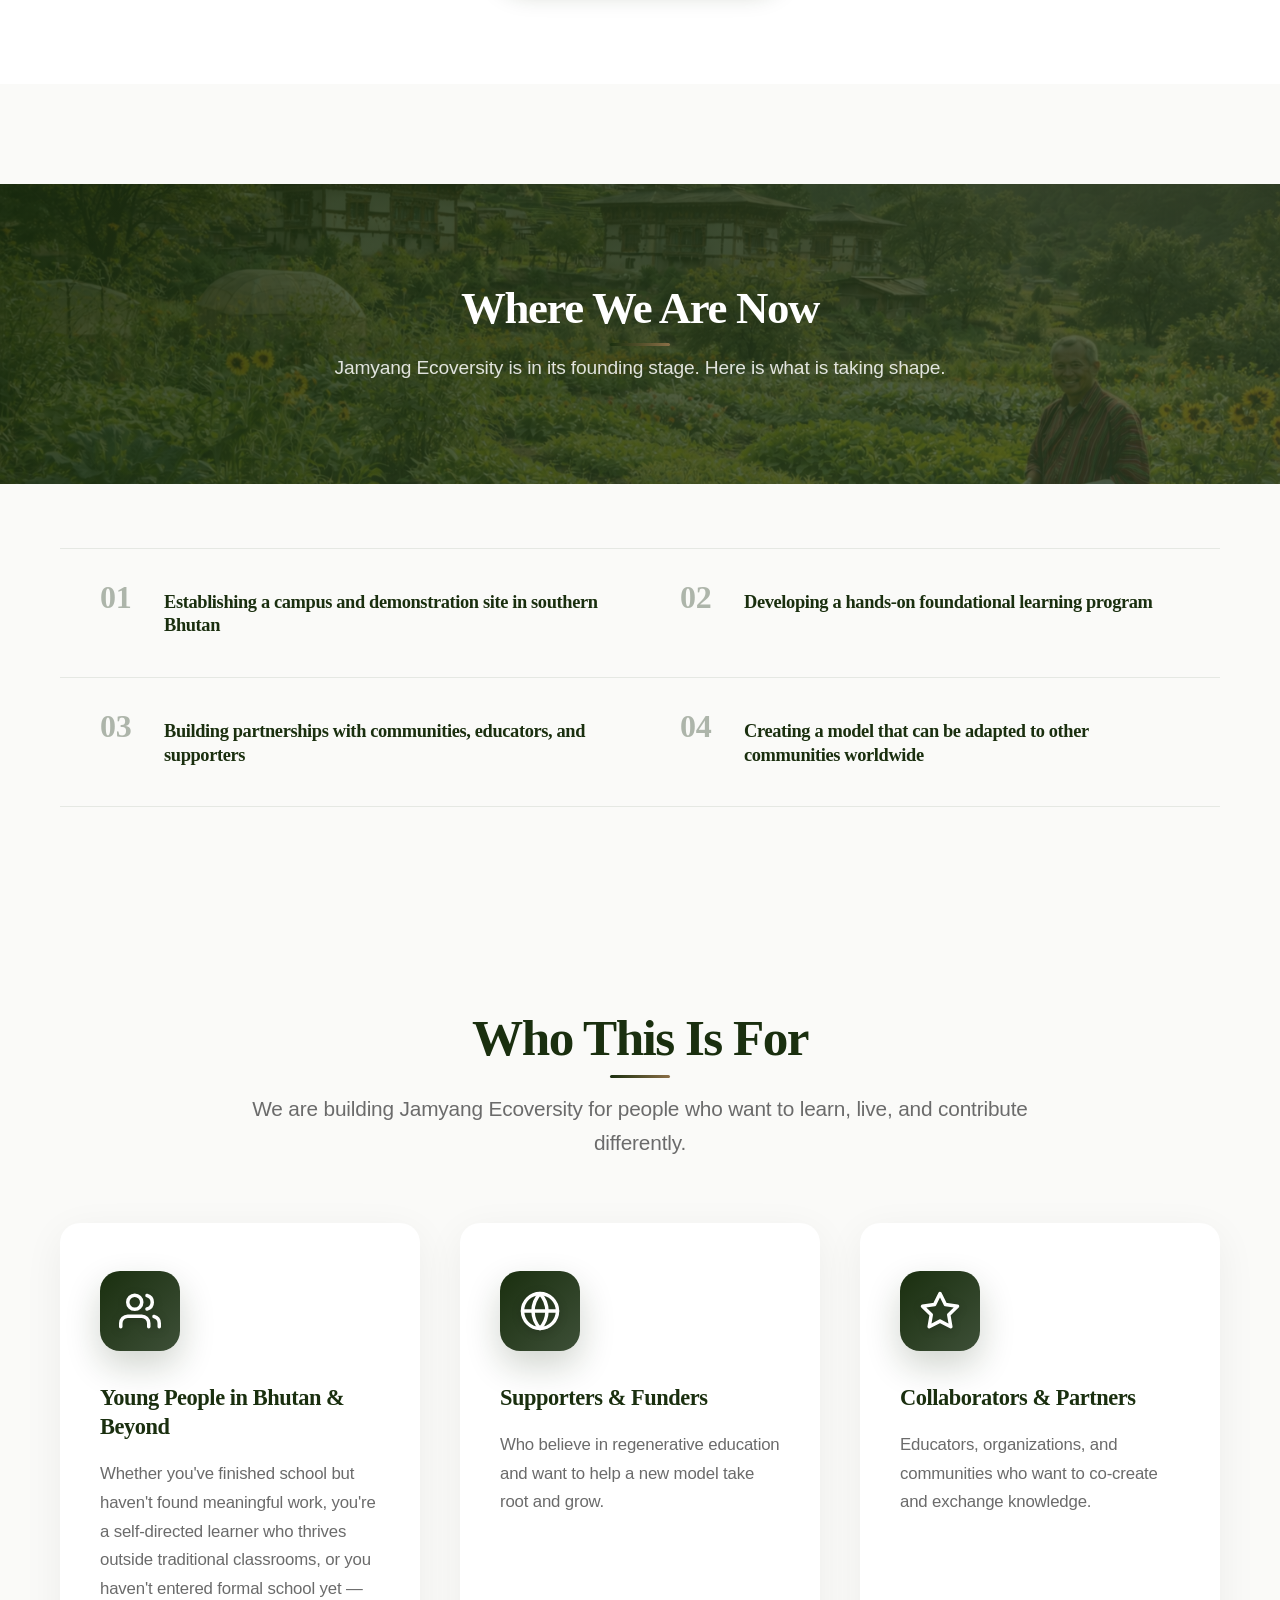
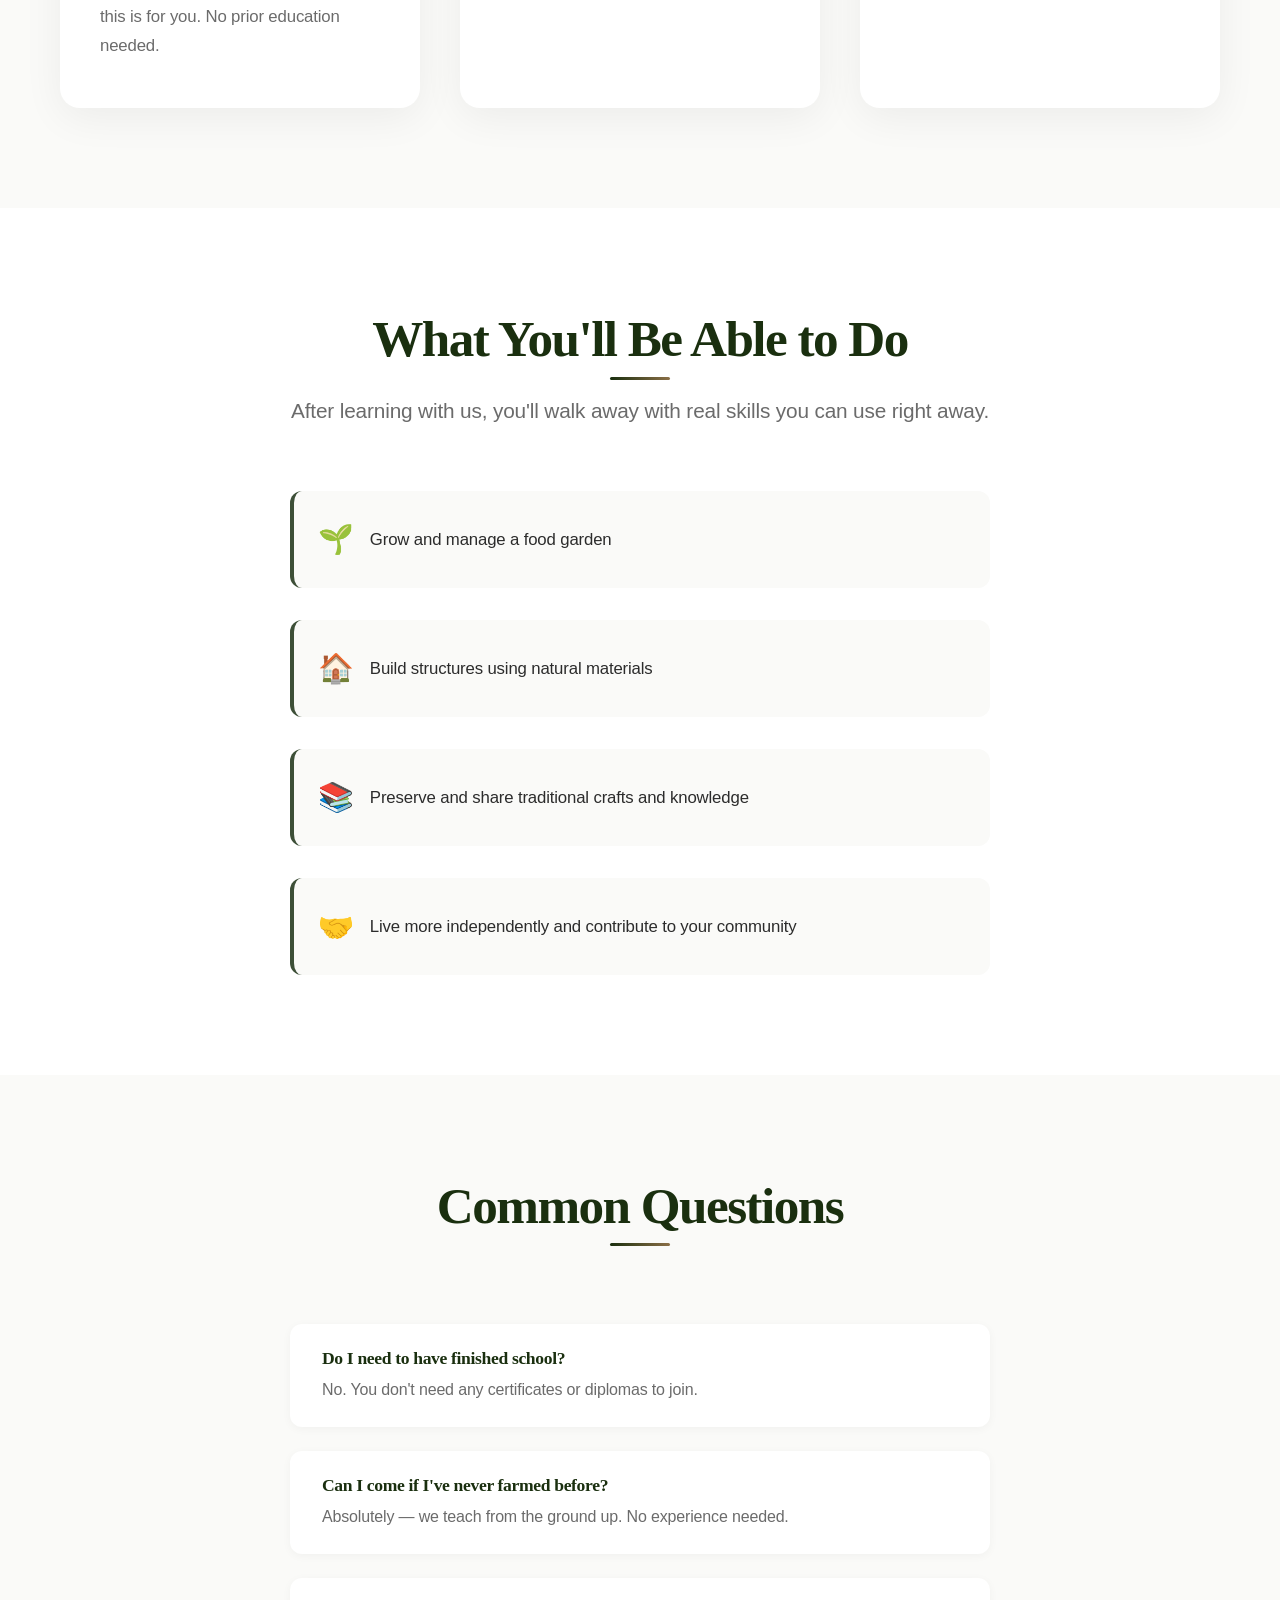
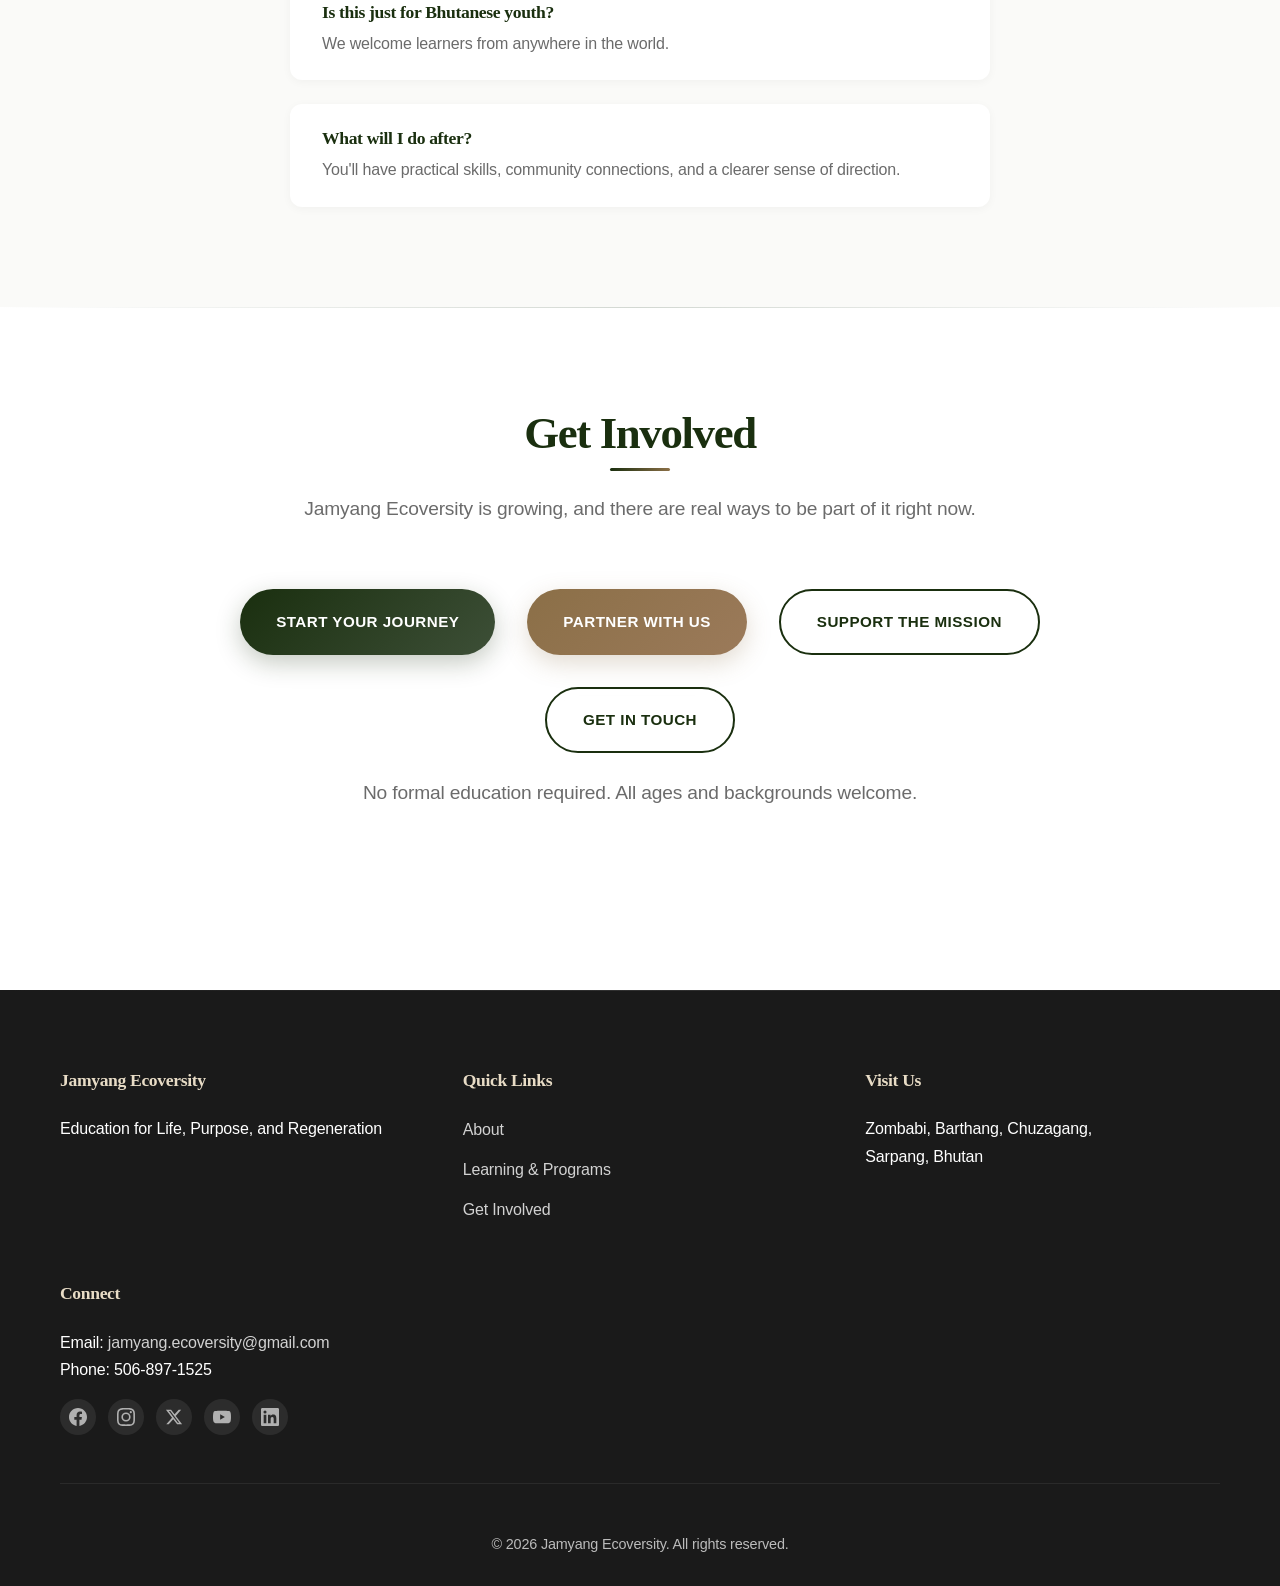
==== commit 50bc2a9f: "Redesign homepage: new hero headline, expanded youth card, outcomes section, FAQ, plain-language sub" ====
--- a/index.html
+++ b/index.html
@@ -110,8 +110,8 @@
         <section class="hero">
             <div class="hero-content">
                 <span class="hero-badge">A Regenerative Education Institution in Bhutan</span>
-                <h1 class="hero-title">Education Rooted in Nature, Culture, and Purpose</h1>
-                <p class="hero-subtitle">Jamyang Ecoversity is building a hands-on school for regenerative living — where learners grow food, build with natural materials, and develop the skills and clarity to live meaningful lives.</p>
+                <h1 class="hero-title">No Degree Required. No Classroom Needed. Just the Willingness to Learn.</h1>
+                <p class="hero-subtitle">Jamyang Ecoversity welcomes learners of all ages and backgrounds — no exams, no prerequisites. If you're ready to learn by doing, there's a place for you here.</p>
                 <div class="hero-buttons">
                     <a href="about.html" class="btn btn-primary">Learn About Us</a>
                     <a href="get-involved.html" class="btn btn-secondary">Support the Mission</a>
@@ -209,7 +209,8 @@
                                 </svg>
                             </div>
                             <h3 class="card-title">Regenerative Agriculture</h3>
-                            <p class="card-description">Growing food in ways that heal ecosystems, build soil, and create resilient local food systems.</p>
+                            <p class="card-subtitle">Growing Food the Right Way</p>
+                            <p class="card-description">Growing food in ways that heal the land, build healthy soil, and create local food systems that last.</p>
                         </div>
                     </div>
                     <div class="card">
@@ -220,7 +221,8 @@
                                 </svg>
                             </div>
                             <h3 class="card-title">Natural Building</h3>
-                            <p class="card-description">Creating functional, beautiful structures using local materials and ecological design principles.</p>
+                            <p class="card-subtitle">Building with What the Land Gives You</p>
+                            <p class="card-description">Creating strong, beautiful structures using earth, bamboo, stone, and other materials found nearby.</p>
                         </div>
                     </div>
                     <div class="card">
@@ -231,7 +233,8 @@
                                 </svg>
                             </div>
                             <h3 class="card-title">Cultural Wisdom</h3>
-                            <p class="card-description">Preserving and practicing ancestral knowledge, traditional crafts, and intergenerational learning.</p>
+                            <p class="card-subtitle">Honoring What Came Before</p>
+                            <p class="card-description">Keeping alive the knowledge, crafts, and traditions passed down through generations — and learning from elders.</p>
                         </div>
                     </div>
                     <div class="card">
@@ -242,7 +245,8 @@
                                 </svg>
                             </div>
                             <h3 class="card-title">Holistic Wellbeing</h3>
-                            <p class="card-description">Nurturing inner growth, mindfulness, and the physical, emotional, and spiritual health of every learner.</p>
+                            <p class="card-subtitle">Taking Care of Your Whole Self</p>
+                            <p class="card-description">Looking after your body, mind, and spirit — through movement, mindfulness, healthy food, and community support.</p>
                         </div>
                     </div>
                 </div>
@@ -300,7 +304,7 @@
                                 </svg>
                             </div>
                             <h3 class="card-title">Young People in Bhutan & Beyond</h3>
-                            <p class="card-description">Looking for practical skills, meaningful work, and a way of learning that connects to real life.</p>
+                            <p class="card-description">Whether you've finished school but haven't found meaningful work, you're a self-directed learner who thrives outside traditional classrooms, or you haven't entered formal school yet — this is for you. No prior education needed.</p>
                         </div>
                     </div>
                     <div class="card">
@@ -329,6 +333,61 @@
             </div>
         </section>
 
+        <!-- What You'll Be Able to Do -->
+        <section class="outcomes" id="outcomes">
+            <div class="container">
+                <div class="section-header">
+                    <h2 class="section-title">What You'll Be Able to Do</h2>
+                    <p class="section-subtitle">After learning with us, you'll walk away with real skills you can use right away.</p>
+                </div>
+                <div class="outcomes-grid">
+                    <div class="outcome-item">
+                        <span class="outcome-icon">&#127793;</span>
+                        <p>Grow and manage a food garden</p>
+                    </div>
+                    <div class="outcome-item">
+                        <span class="outcome-icon">&#127968;</span>
+                        <p>Build structures using natural materials</p>
+                    </div>
+                    <div class="outcome-item">
+                        <span class="outcome-icon">&#128218;</span>
+                        <p>Preserve and share traditional crafts and knowledge</p>
+                    </div>
+                    <div class="outcome-item">
+                        <span class="outcome-icon">&#129309;</span>
+                        <p>Live more independently and contribute to your community</p>
+                    </div>
+                </div>
+            </div>
+        </section>
+
+        <!-- FAQ -->
+        <section class="home-faq">
+            <div class="container">
+                <div class="section-header">
+                    <h2 class="section-title">Common Questions</h2>
+                </div>
+                <div class="home-faq-list">
+                    <div class="home-faq-item">
+                        <h3 class="home-faq-q">Do I need to have finished school?</h3>
+                        <p class="home-faq-a">No. You don't need any certificates or diplomas to join.</p>
+                    </div>
+                    <div class="home-faq-item">
+                        <h3 class="home-faq-q">Can I come if I've never farmed before?</h3>
+                        <p class="home-faq-a">Absolutely — we teach from the ground up. No experience needed.</p>
+                    </div>
+                    <div class="home-faq-item">
+                        <h3 class="home-faq-q">Is this just for Bhutanese youth?</h3>
+                        <p class="home-faq-a">We welcome learners from anywhere in the world.</p>
+                    </div>
+                    <div class="home-faq-item">
+                        <h3 class="home-faq-q">What will I do after?</h3>
+                        <p class="home-faq-a">You'll have practical skills, community connections, and a clearer sense of direction.</p>
+                    </div>
+                </div>
+            </div>
+        </section>
+
         <!-- Call to Action — Explicit Pathways -->
         <section class="cta">
             <div class="container">
@@ -338,11 +397,12 @@
                 </div>
                 <div class="cta-content">
                     <div class="cta-buttons">
-                        <a href="programs.html" class="btn btn-primary">Apply as a Learner</a>
+                        <a href="programs.html" class="btn btn-primary">Start Your Journey</a>
                         <a href="get-involved.html" class="btn btn-secondary">Partner With Us</a>
                         <a href="get-involved.html" class="btn btn-outline">Support the Mission</a>
                         <a href="get-involved.html" class="btn btn-outline">Get in Touch</a>
                     </div>
+                    <p class="cta-trust">No formal education required. All ages and backgrounds welcome.<br>If you're ready to learn by doing, you're ready for Jamyang.</p>
                 </div>
             </div>
         </section>
--- a/styles.css
+++ b/styles.css
@@ -174,6 +174,14 @@
 
 .card:hover .card-description {
     color: inherit;
+}
+
+.card-subtitle {
+    font-size: 0.9rem;
+    font-weight: 500;
+    color: var(--sage-green);
+    margin-bottom: 0.5rem;
+    font-style: italic;
 }
 
 /* Enhanced Grid Systems */
@@ -1727,6 +1735,91 @@
     color: var(--text-light);
 }
 
+/* Outcomes Section */
+.outcomes {
+    padding: 100px 0;
+    background: var(--white);
+}
+
+.outcomes-grid {
+    display: grid;
+    grid-template-columns: repeat(2, 1fr);
+    gap: 2rem;
+    max-width: 700px;
+    margin: 0 auto;
+}
+
+.outcome-item {
+    display: flex;
+    align-items: center;
+    gap: 1rem;
+    padding: 1.5rem;
+    background: var(--cream);
+    border-radius: 12px;
+    border-left: 4px solid var(--sage-green);
+}
+
+.outcome-icon {
+    font-size: 1.8rem;
+    flex-shrink: 0;
+}
+
+.outcome-item p {
+    font-size: 1.05rem;
+    color: var(--text-color);
+    margin: 0;
+    line-height: 1.5;
+}
+
+/* Home FAQ */
+.home-faq {
+    padding: 100px 0;
+    background: var(--cream);
+}
+
+.home-faq-list {
+    max-width: 700px;
+    margin: 0 auto;
+    display: flex;
+    flex-direction: column;
+    gap: 1.5rem;
+}
+
+.home-faq-item {
+    background: var(--white);
+    padding: 1.5rem 2rem;
+    border-radius: 12px;
+    box-shadow: 0 2px 10px rgba(0, 0, 0, 0.04);
+}
+
+.home-faq-q {
+    font-size: 1.1rem;
+    font-weight: 600;
+    color: var(--primary-green);
+    margin-bottom: 0.5rem;
+}
+
+.home-faq-a {
+    font-size: 1rem;
+    color: var(--text-light);
+    margin: 0;
+    line-height: 1.6;
+}
+
+/* CTA Trust Signal */
+.cta-trust {
+    margin-top: 1.5rem;
+    font-size: 0.95rem;
+    color: rgba(255, 255, 255, 0.85);
+    line-height: 1.7;
+}
+
+@media (max-width: 768px) {
+    .outcomes-grid {
+        grid-template-columns: 1fr;
+    }
+}
+
 .vision-statement {
     background: url('pictures/view.png') center/cover no-repeat fixed;
 }
@@ -4710,8 +4803,40 @@
     margin: 0;
 }
 
-/* PG Visual Break */
-.pg-break {
+/* PG Quote Section — warm card style */
+.pg-quote-section {
+    padding: 100px 0;
+    background: var(--cream);
+}
+
+.pg-quote-card {
+    max-width: 760px;
+    margin: 0 auto;
+    text-align: center;
+    padding: 3.5rem 3rem;
+    background: var(--white);
+    border-radius: 20px;
+    border-left: 5px solid var(--sage-green);
+    box-shadow: 0 8px 30px rgba(26, 47, 15, 0.06);
+}
+
+.pg-quote-card h2 {
+    font-size: 2.2rem;
+    color: var(--primary-green);
+    font-weight: 600;
+    margin-bottom: 1rem;
+    line-height: 1.3;
+}
+
+.pg-quote-card p {
+    font-size: 1.15rem;
+    color: var(--text-light);
+    line-height: 1.8;
+    margin: 0;
+}
+
+/* PG Horizon — warm-toned image break */
+.pg-horizon {
     position: relative;
     min-height: 340px;
     display: flex;
@@ -4721,7 +4846,7 @@
     padding: 80px 20px;
 }
 
-.pg-break-bg {
+.pg-horizon-bg {
     position: absolute;
     inset: 0;
     width: 100%;
@@ -4729,20 +4854,20 @@
     object-fit: cover;
 }
 
-.pg-break-overlay {
+.pg-horizon-overlay {
     position: absolute;
     inset: 0;
-    background: linear-gradient(135deg, rgba(26, 47, 15, 0.88), rgba(42, 62, 35, 0.82));
-}
-
-.pg-break-content {
+    background: linear-gradient(135deg, rgba(62, 39, 15, 0.82), rgba(80, 60, 30, 0.72));
+}
+
+.pg-horizon-content {
     position: relative;
     z-index: 1;
     text-align: center;
     max-width: 700px;
 }
 
-.pg-break-content h2 {
+.pg-horizon-content h2 {
     font-size: 2.5rem;
     color: var(--white);
     font-weight: 600;
@@ -4750,9 +4875,9 @@
     line-height: 1.2;
 }
 
-.pg-break-content p {
+.pg-horizon-content p {
     font-size: 1.2rem;
-    color: rgba(255, 255, 255, 0.88);
+    color: rgba(255, 255, 255, 0.9);
     line-height: 1.7;
 }
 
@@ -4969,11 +5094,19 @@
         grid-template-columns: repeat(2, 1fr);
     }
 
-    .pg-break-content h2 {
+    .pg-quote-card h2 {
         font-size: 1.8rem;
     }
 
-    .pg-break-content p {
+    .pg-quote-card p {
+        font-size: 1.05rem;
+    }
+
+    .pg-horizon-content h2 {
+        font-size: 1.8rem;
+    }
+
+    .pg-horizon-content p {
         font-size: 1.05rem;
     }
 
@@ -5000,12 +5133,24 @@
         grid-template-columns: 1fr;
     }
 
-    .pg-break {
+    .pg-quote-section {
+        padding: 60px 0;
+    }
+
+    .pg-quote-card {
+        padding: 2rem 1.5rem;
+    }
+
+    .pg-quote-card h2 {
+        font-size: 1.5rem;
+    }
+
+    .pg-horizon {
         min-height: 260px;
         padding: 60px 20px;
     }
 
-    .pg-break-content h2 {
+    .pg-horizon-content h2 {
         font-size: 1.5rem;
     }
 }
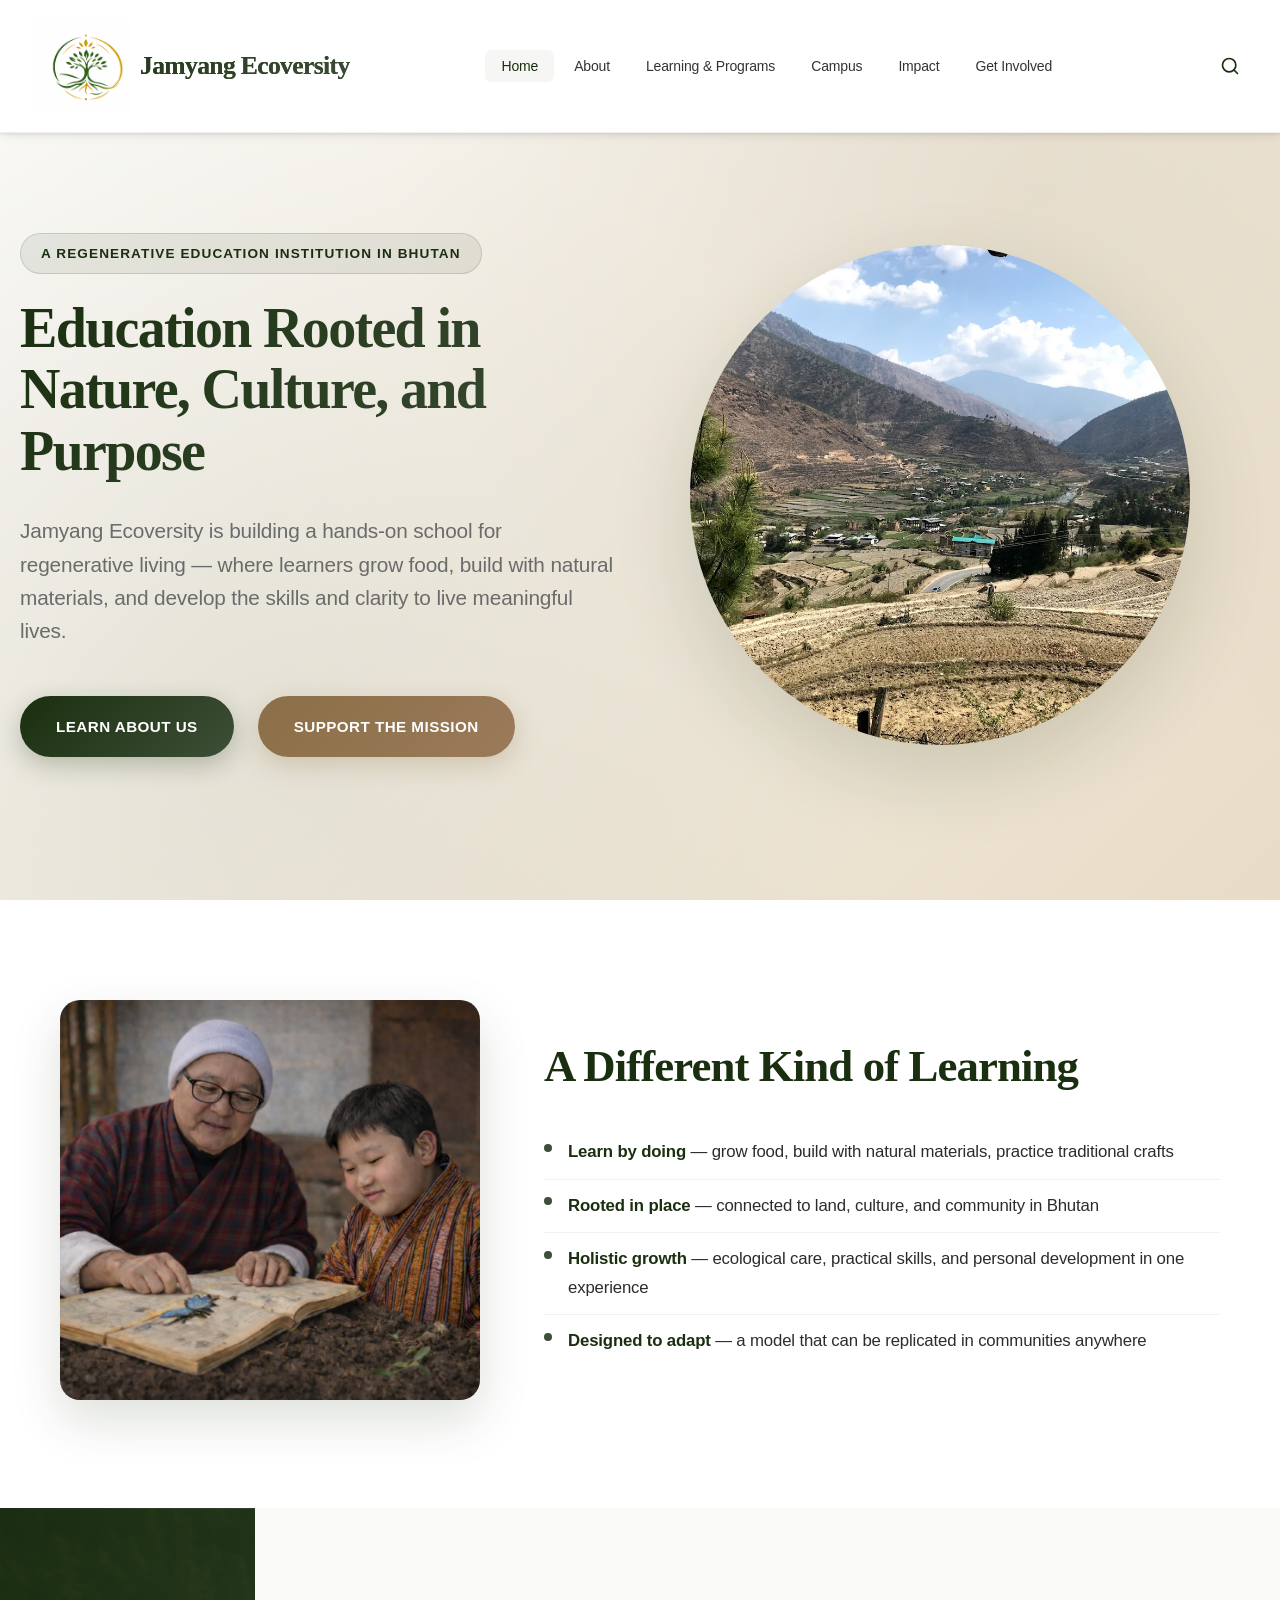
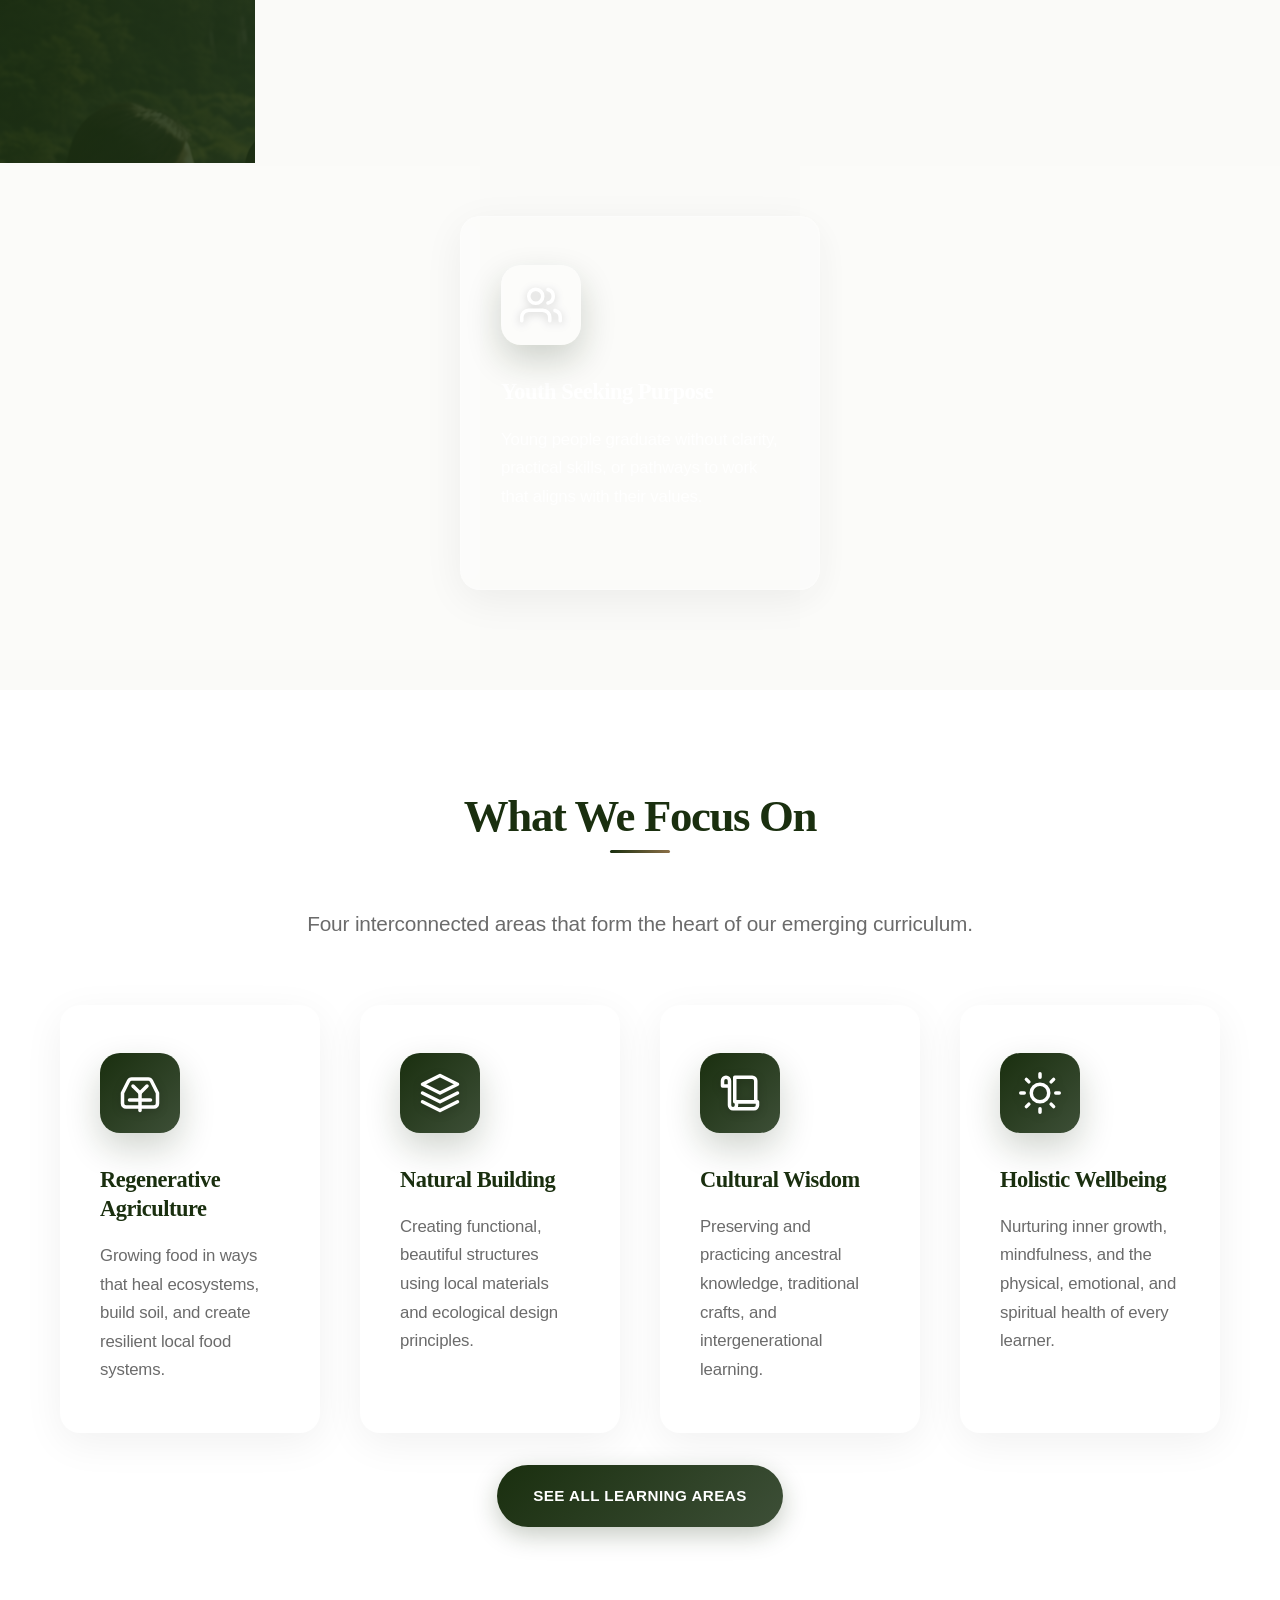
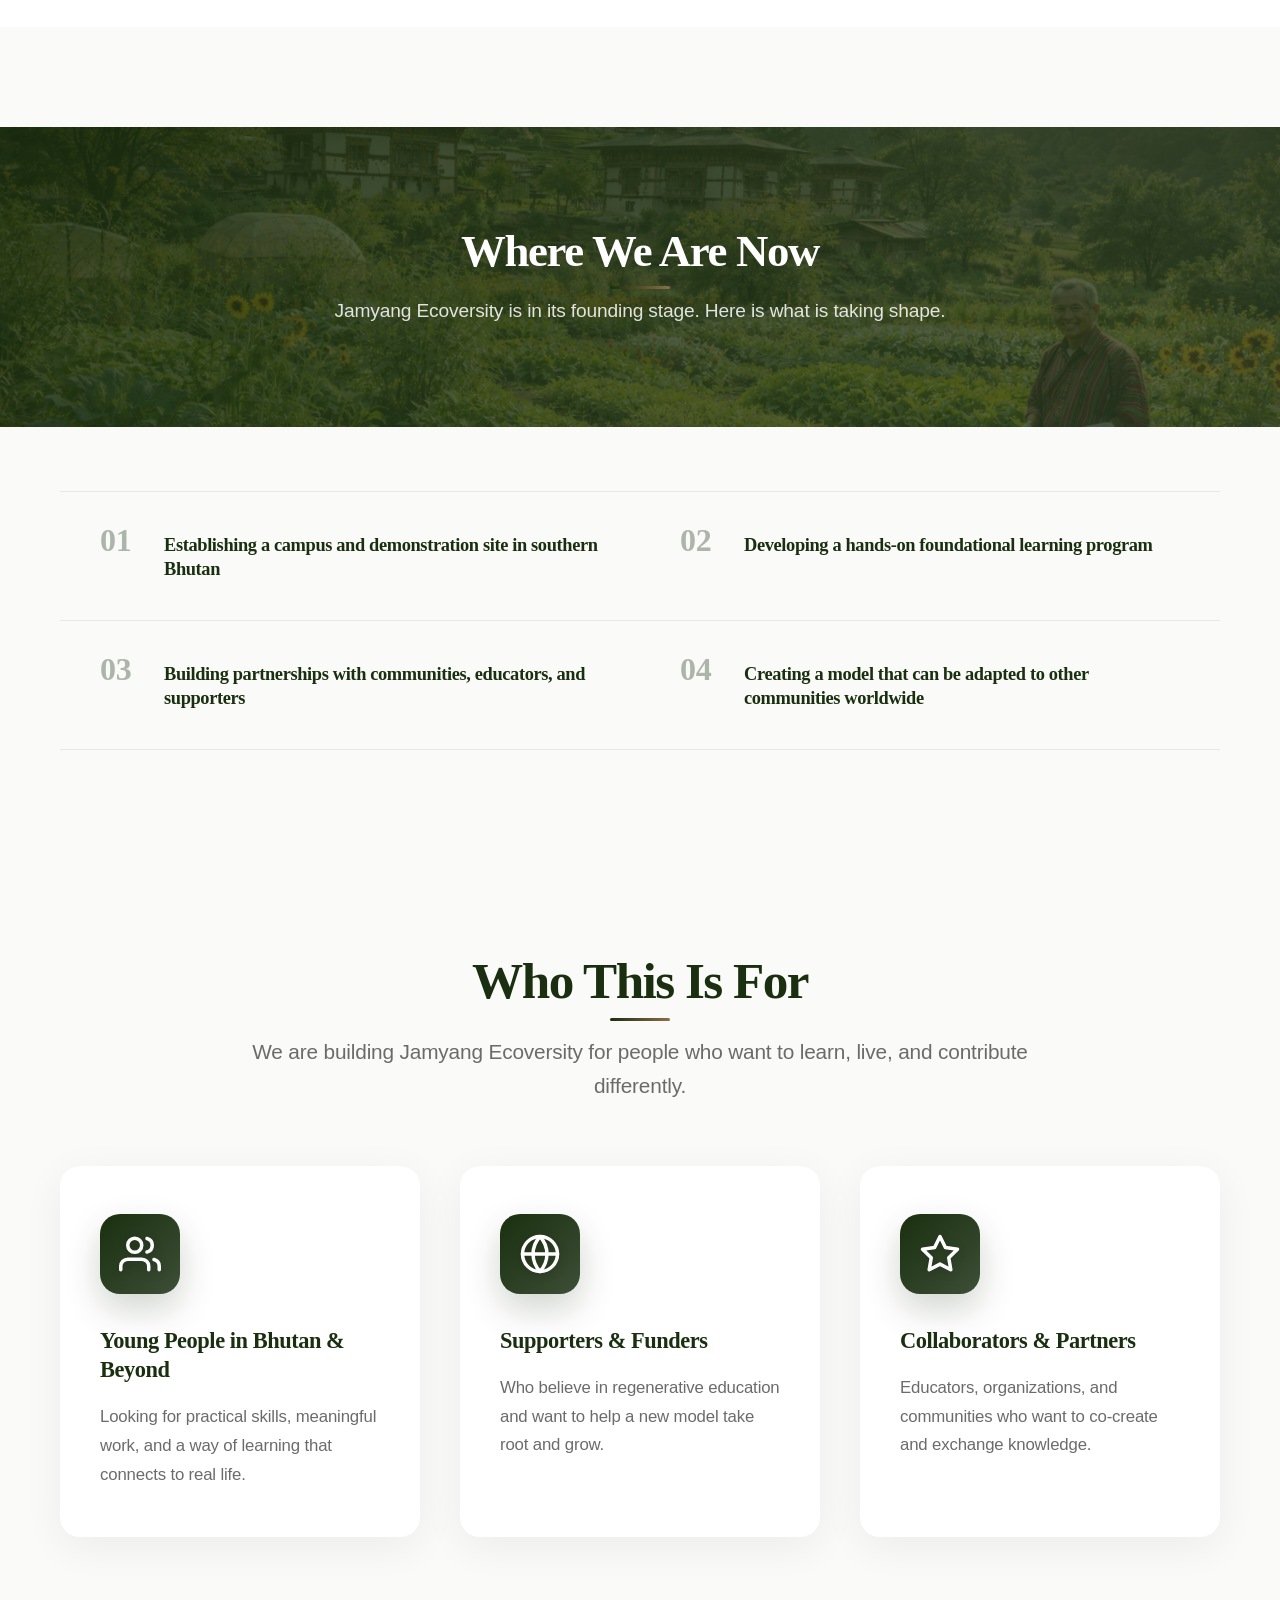
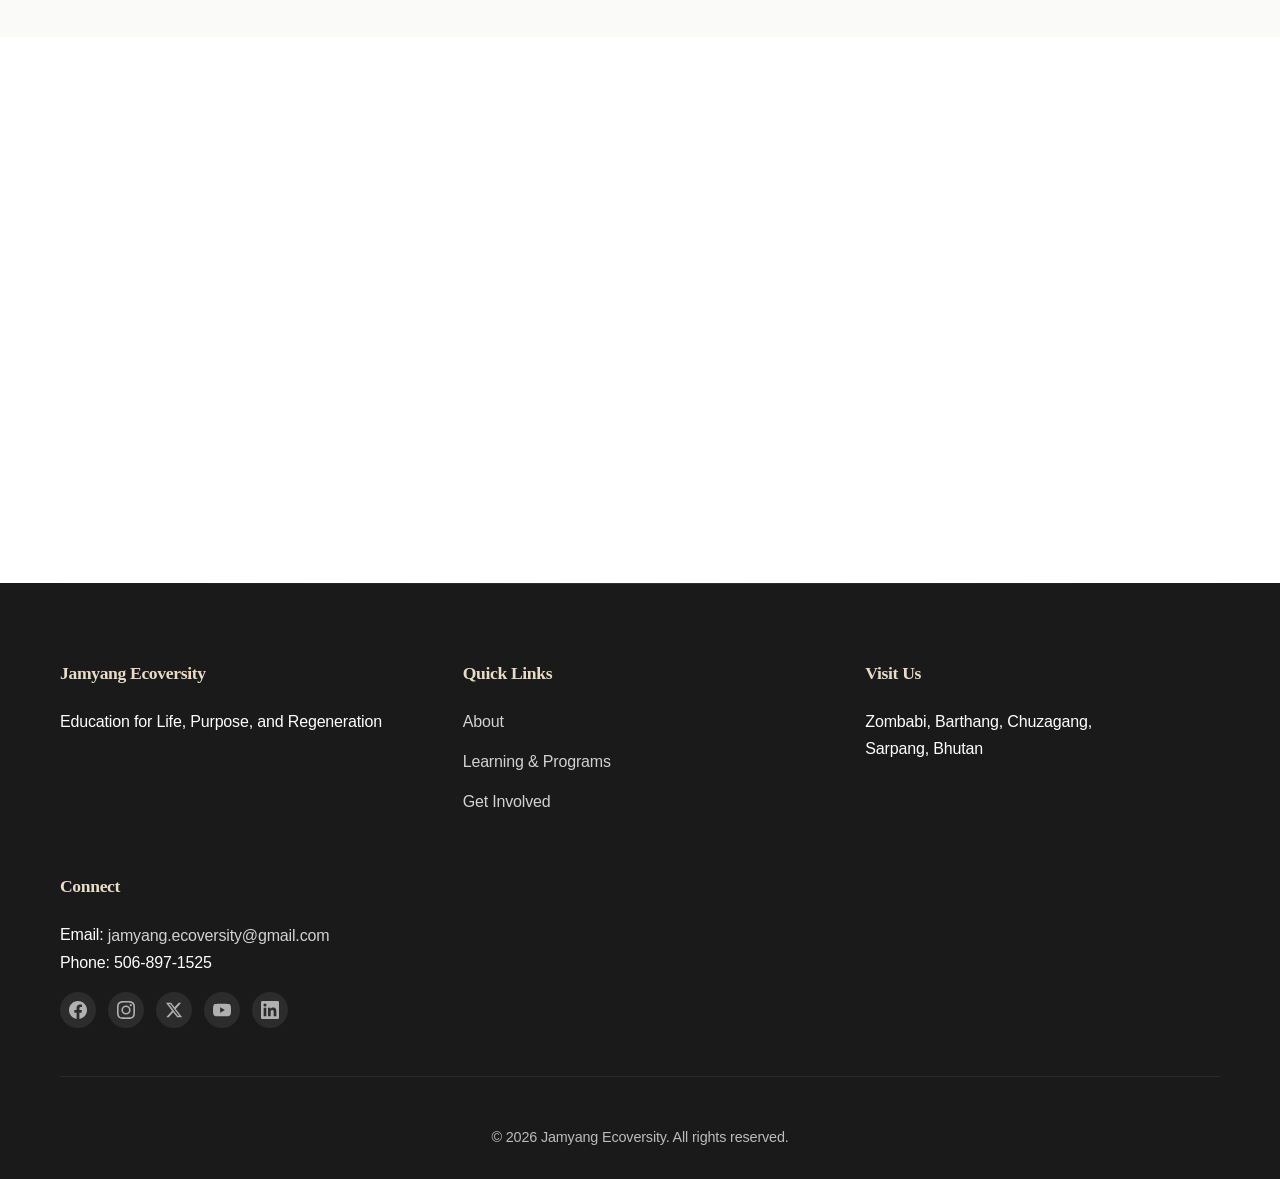
==== commit fcbee965: "Revert "Redesign homepage: new hero headline, expanded youth card, outcomes section, FAQ, plain-lang" ====
--- a/index.html
+++ b/index.html
@@ -110,8 +110,8 @@
         <section class="hero">
             <div class="hero-content">
                 <span class="hero-badge">A Regenerative Education Institution in Bhutan</span>
-                <h1 class="hero-title">No Degree Required. No Classroom Needed. Just the Willingness to Learn.</h1>
-                <p class="hero-subtitle">Jamyang Ecoversity welcomes learners of all ages and backgrounds — no exams, no prerequisites. If you're ready to learn by doing, there's a place for you here.</p>
+                <h1 class="hero-title">Education Rooted in Nature, Culture, and Purpose</h1>
+                <p class="hero-subtitle">Jamyang Ecoversity is building a hands-on school for regenerative living — where learners grow food, build with natural materials, and develop the skills and clarity to live meaningful lives.</p>
                 <div class="hero-buttons">
                     <a href="about.html" class="btn btn-primary">Learn About Us</a>
                     <a href="get-involved.html" class="btn btn-secondary">Support the Mission</a>
@@ -209,8 +209,7 @@
                                 </svg>
                             </div>
                             <h3 class="card-title">Regenerative Agriculture</h3>
-                            <p class="card-subtitle">Growing Food the Right Way</p>
-                            <p class="card-description">Growing food in ways that heal the land, build healthy soil, and create local food systems that last.</p>
+                            <p class="card-description">Growing food in ways that heal ecosystems, build soil, and create resilient local food systems.</p>
                         </div>
                     </div>
                     <div class="card">
@@ -221,8 +220,7 @@
                                 </svg>
                             </div>
                             <h3 class="card-title">Natural Building</h3>
-                            <p class="card-subtitle">Building with What the Land Gives You</p>
-                            <p class="card-description">Creating strong, beautiful structures using earth, bamboo, stone, and other materials found nearby.</p>
+                            <p class="card-description">Creating functional, beautiful structures using local materials and ecological design principles.</p>
                         </div>
                     </div>
                     <div class="card">
@@ -233,8 +231,7 @@
                                 </svg>
                             </div>
                             <h3 class="card-title">Cultural Wisdom</h3>
-                            <p class="card-subtitle">Honoring What Came Before</p>
-                            <p class="card-description">Keeping alive the knowledge, crafts, and traditions passed down through generations — and learning from elders.</p>
+                            <p class="card-description">Preserving and practicing ancestral knowledge, traditional crafts, and intergenerational learning.</p>
                         </div>
                     </div>
                     <div class="card">
@@ -245,8 +242,7 @@
                                 </svg>
                             </div>
                             <h3 class="card-title">Holistic Wellbeing</h3>
-                            <p class="card-subtitle">Taking Care of Your Whole Self</p>
-                            <p class="card-description">Looking after your body, mind, and spirit — through movement, mindfulness, healthy food, and community support.</p>
+                            <p class="card-description">Nurturing inner growth, mindfulness, and the physical, emotional, and spiritual health of every learner.</p>
                         </div>
                     </div>
                 </div>
@@ -304,7 +300,7 @@
                                 </svg>
                             </div>
                             <h3 class="card-title">Young People in Bhutan & Beyond</h3>
-                            <p class="card-description">Whether you've finished school but haven't found meaningful work, you're a self-directed learner who thrives outside traditional classrooms, or you haven't entered formal school yet — this is for you. No prior education needed.</p>
+                            <p class="card-description">Looking for practical skills, meaningful work, and a way of learning that connects to real life.</p>
                         </div>
                     </div>
                     <div class="card">
@@ -328,61 +324,6 @@
                             <h3 class="card-title">Collaborators & Partners</h3>
                             <p class="card-description">Educators, organizations, and communities who want to co-create and exchange knowledge.</p>
                         </div>
-                    </div>
-                </div>
-            </div>
-        </section>
-
-        <!-- What You'll Be Able to Do -->
-        <section class="outcomes" id="outcomes">
-            <div class="container">
-                <div class="section-header">
-                    <h2 class="section-title">What You'll Be Able to Do</h2>
-                    <p class="section-subtitle">After learning with us, you'll walk away with real skills you can use right away.</p>
-                </div>
-                <div class="outcomes-grid">
-                    <div class="outcome-item">
-                        <span class="outcome-icon">&#127793;</span>
-                        <p>Grow and manage a food garden</p>
-                    </div>
-                    <div class="outcome-item">
-                        <span class="outcome-icon">&#127968;</span>
-                        <p>Build structures using natural materials</p>
-                    </div>
-                    <div class="outcome-item">
-                        <span class="outcome-icon">&#128218;</span>
-                        <p>Preserve and share traditional crafts and knowledge</p>
-                    </div>
-                    <div class="outcome-item">
-                        <span class="outcome-icon">&#129309;</span>
-                        <p>Live more independently and contribute to your community</p>
-                    </div>
-                </div>
-            </div>
-        </section>
-
-        <!-- FAQ -->
-        <section class="home-faq">
-            <div class="container">
-                <div class="section-header">
-                    <h2 class="section-title">Common Questions</h2>
-                </div>
-                <div class="home-faq-list">
-                    <div class="home-faq-item">
-                        <h3 class="home-faq-q">Do I need to have finished school?</h3>
-                        <p class="home-faq-a">No. You don't need any certificates or diplomas to join.</p>
-                    </div>
-                    <div class="home-faq-item">
-                        <h3 class="home-faq-q">Can I come if I've never farmed before?</h3>
-                        <p class="home-faq-a">Absolutely — we teach from the ground up. No experience needed.</p>
-                    </div>
-                    <div class="home-faq-item">
-                        <h3 class="home-faq-q">Is this just for Bhutanese youth?</h3>
-                        <p class="home-faq-a">We welcome learners from anywhere in the world.</p>
-                    </div>
-                    <div class="home-faq-item">
-                        <h3 class="home-faq-q">What will I do after?</h3>
-                        <p class="home-faq-a">You'll have practical skills, community connections, and a clearer sense of direction.</p>
                     </div>
                 </div>
             </div>
@@ -397,12 +338,11 @@
                 </div>
                 <div class="cta-content">
                     <div class="cta-buttons">
-                        <a href="programs.html" class="btn btn-primary">Start Your Journey</a>
+                        <a href="programs.html" class="btn btn-primary">Apply as a Learner</a>
                         <a href="get-involved.html" class="btn btn-secondary">Partner With Us</a>
                         <a href="get-involved.html" class="btn btn-outline">Support the Mission</a>
                         <a href="get-involved.html" class="btn btn-outline">Get in Touch</a>
                     </div>
-                    <p class="cta-trust">No formal education required. All ages and backgrounds welcome.<br>If you're ready to learn by doing, you're ready for Jamyang.</p>
                 </div>
             </div>
         </section>
--- a/styles.css
+++ b/styles.css
@@ -174,14 +174,6 @@
 
 .card:hover .card-description {
     color: inherit;
-}
-
-.card-subtitle {
-    font-size: 0.9rem;
-    font-weight: 500;
-    color: var(--sage-green);
-    margin-bottom: 0.5rem;
-    font-style: italic;
 }
 
 /* Enhanced Grid Systems */
@@ -1735,91 +1727,6 @@
     color: var(--text-light);
 }
 
-/* Outcomes Section */
-.outcomes {
-    padding: 100px 0;
-    background: var(--white);
-}
-
-.outcomes-grid {
-    display: grid;
-    grid-template-columns: repeat(2, 1fr);
-    gap: 2rem;
-    max-width: 700px;
-    margin: 0 auto;
-}
-
-.outcome-item {
-    display: flex;
-    align-items: center;
-    gap: 1rem;
-    padding: 1.5rem;
-    background: var(--cream);
-    border-radius: 12px;
-    border-left: 4px solid var(--sage-green);
-}
-
-.outcome-icon {
-    font-size: 1.8rem;
-    flex-shrink: 0;
-}
-
-.outcome-item p {
-    font-size: 1.05rem;
-    color: var(--text-color);
-    margin: 0;
-    line-height: 1.5;
-}
-
-/* Home FAQ */
-.home-faq {
-    padding: 100px 0;
-    background: var(--cream);
-}
-
-.home-faq-list {
-    max-width: 700px;
-    margin: 0 auto;
-    display: flex;
-    flex-direction: column;
-    gap: 1.5rem;
-}
-
-.home-faq-item {
-    background: var(--white);
-    padding: 1.5rem 2rem;
-    border-radius: 12px;
-    box-shadow: 0 2px 10px rgba(0, 0, 0, 0.04);
-}
-
-.home-faq-q {
-    font-size: 1.1rem;
-    font-weight: 600;
-    color: var(--primary-green);
-    margin-bottom: 0.5rem;
-}
-
-.home-faq-a {
-    font-size: 1rem;
-    color: var(--text-light);
-    margin: 0;
-    line-height: 1.6;
-}
-
-/* CTA Trust Signal */
-.cta-trust {
-    margin-top: 1.5rem;
-    font-size: 0.95rem;
-    color: rgba(255, 255, 255, 0.85);
-    line-height: 1.7;
-}
-
-@media (max-width: 768px) {
-    .outcomes-grid {
-        grid-template-columns: 1fr;
-    }
-}
-
 .vision-statement {
     background: url('pictures/view.png') center/cover no-repeat fixed;
 }
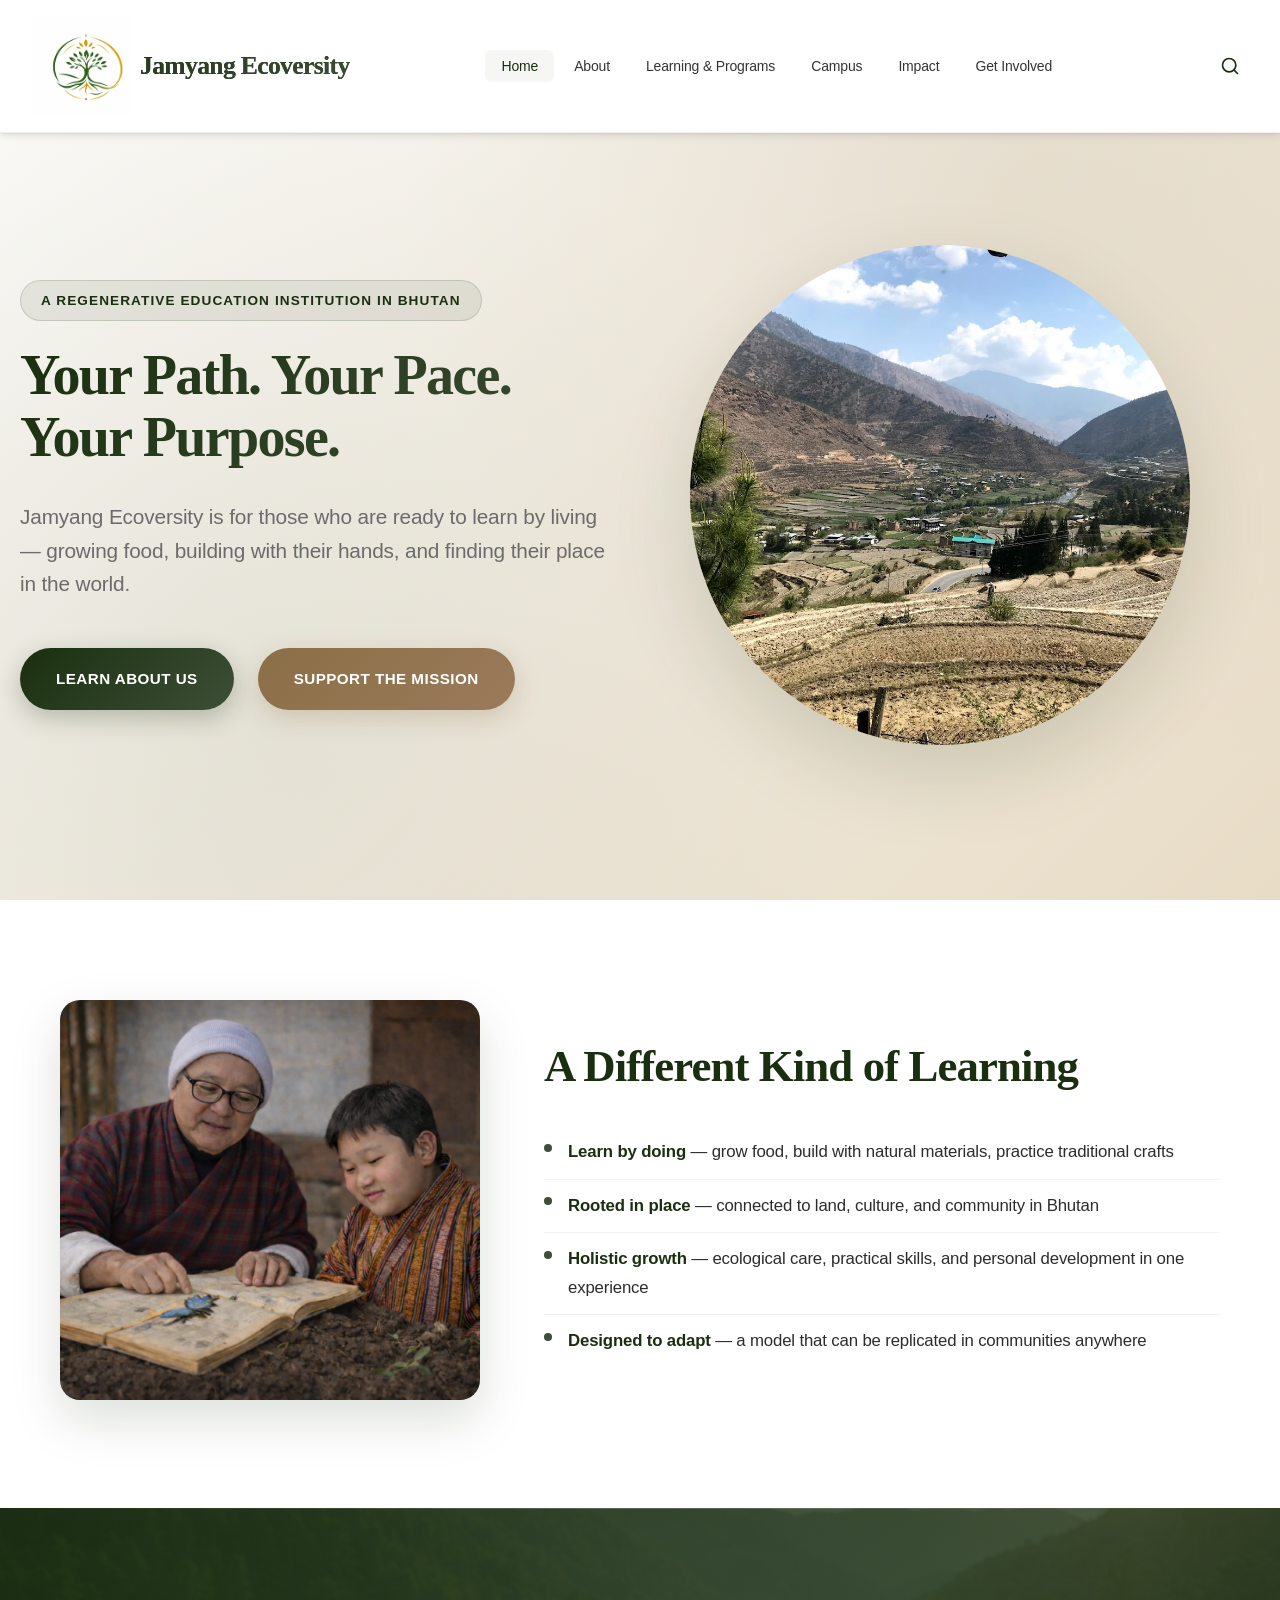
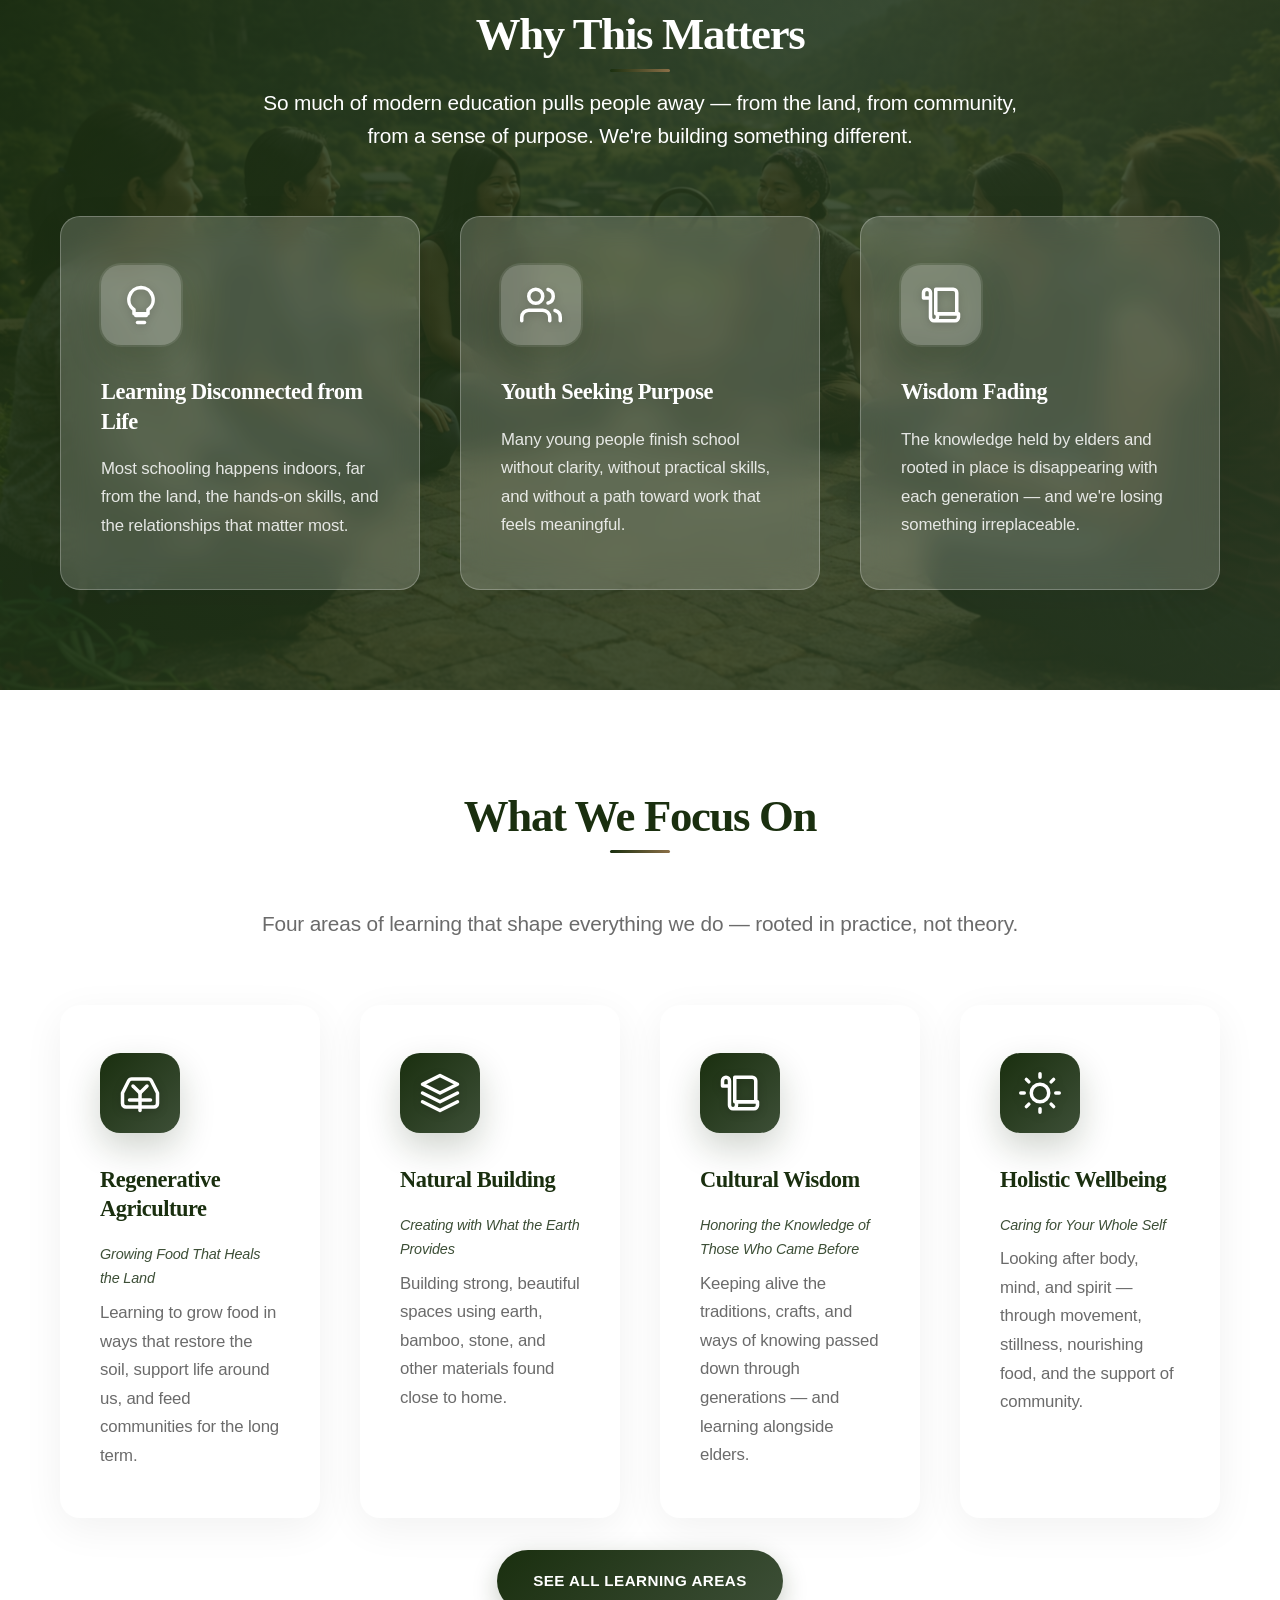
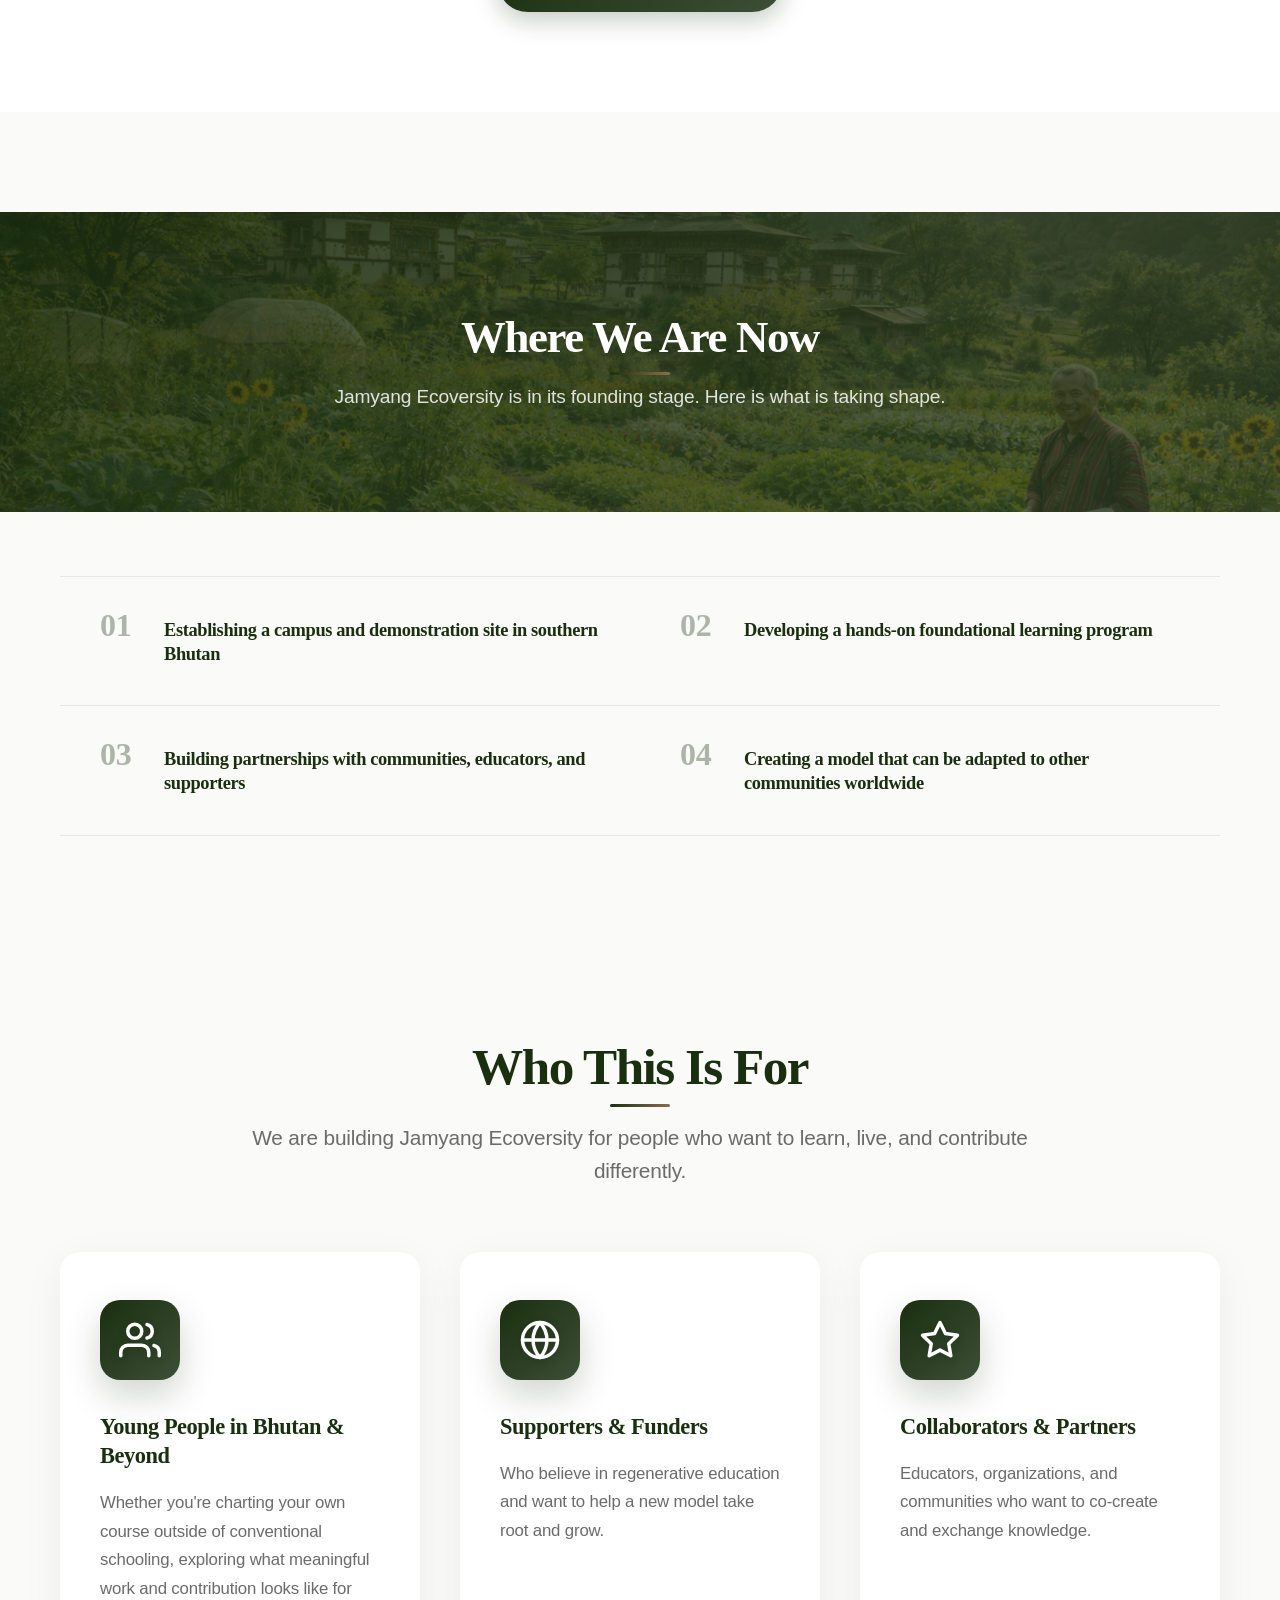
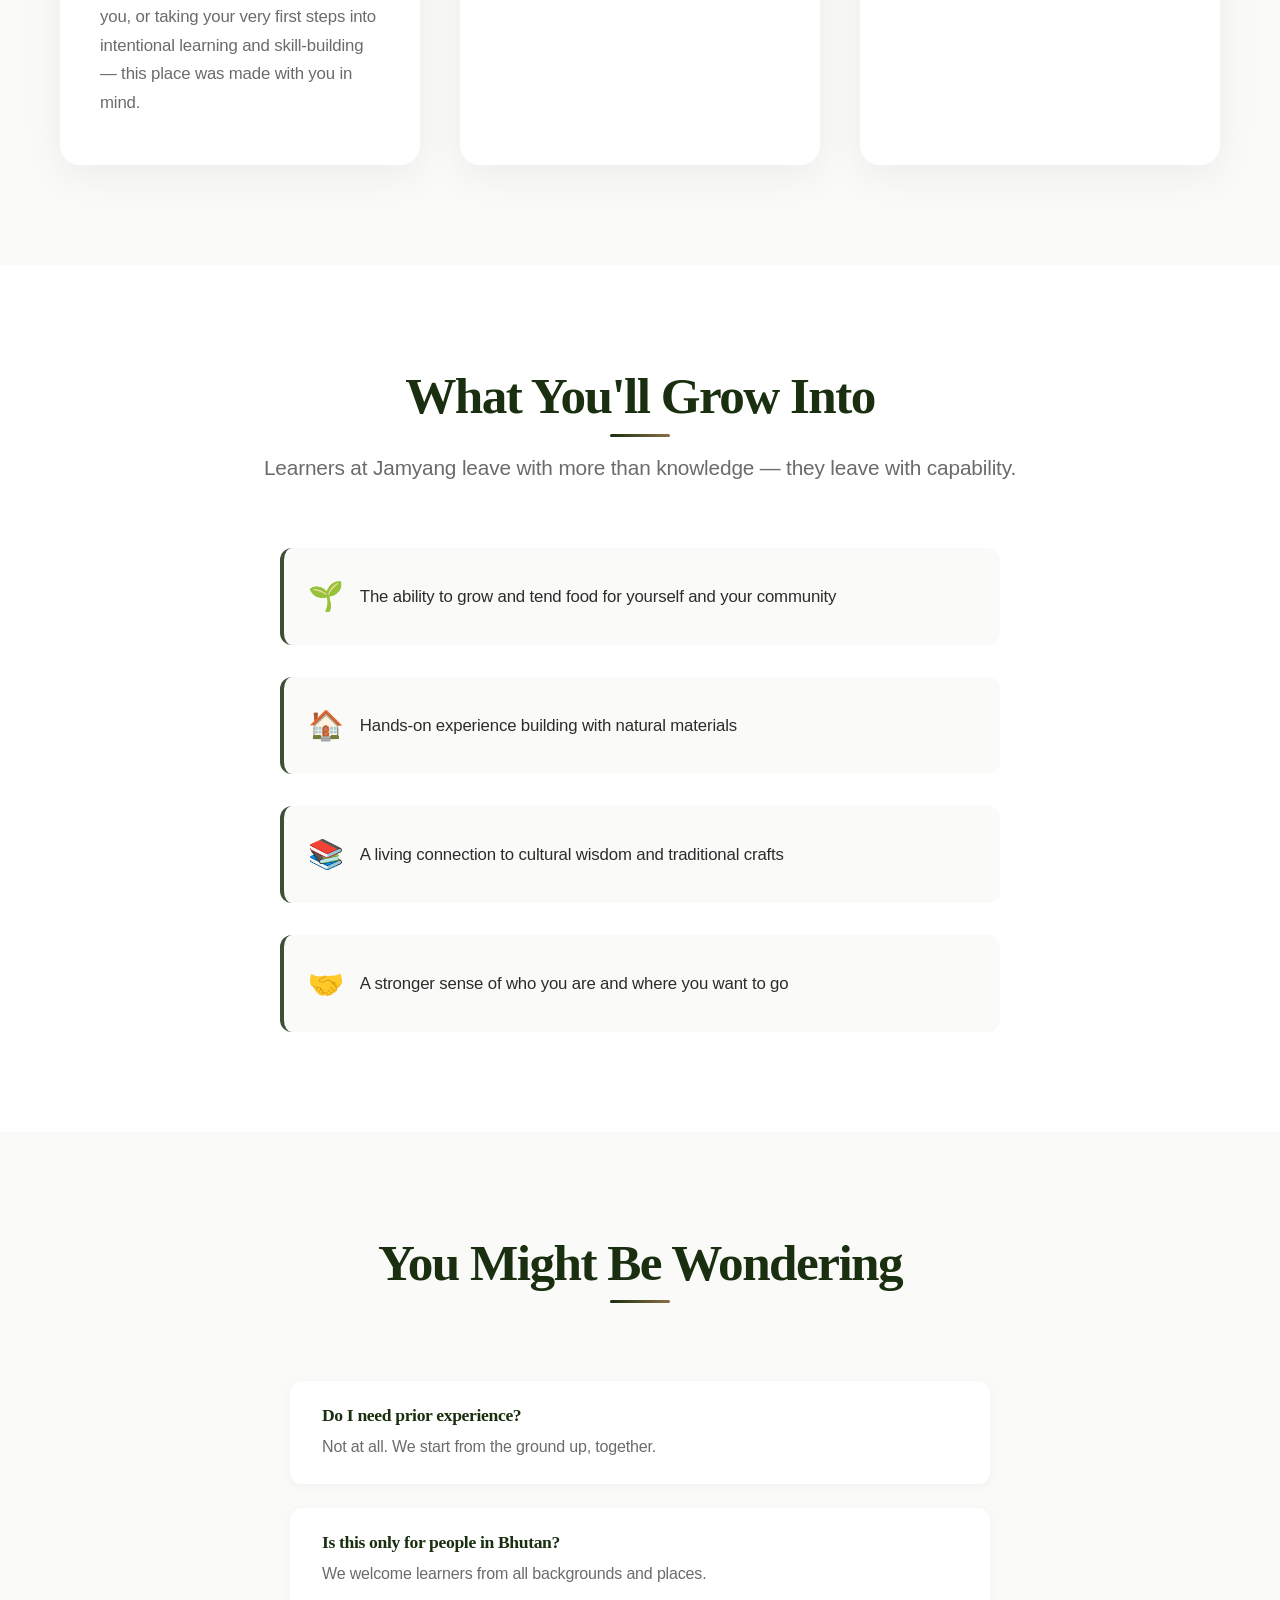
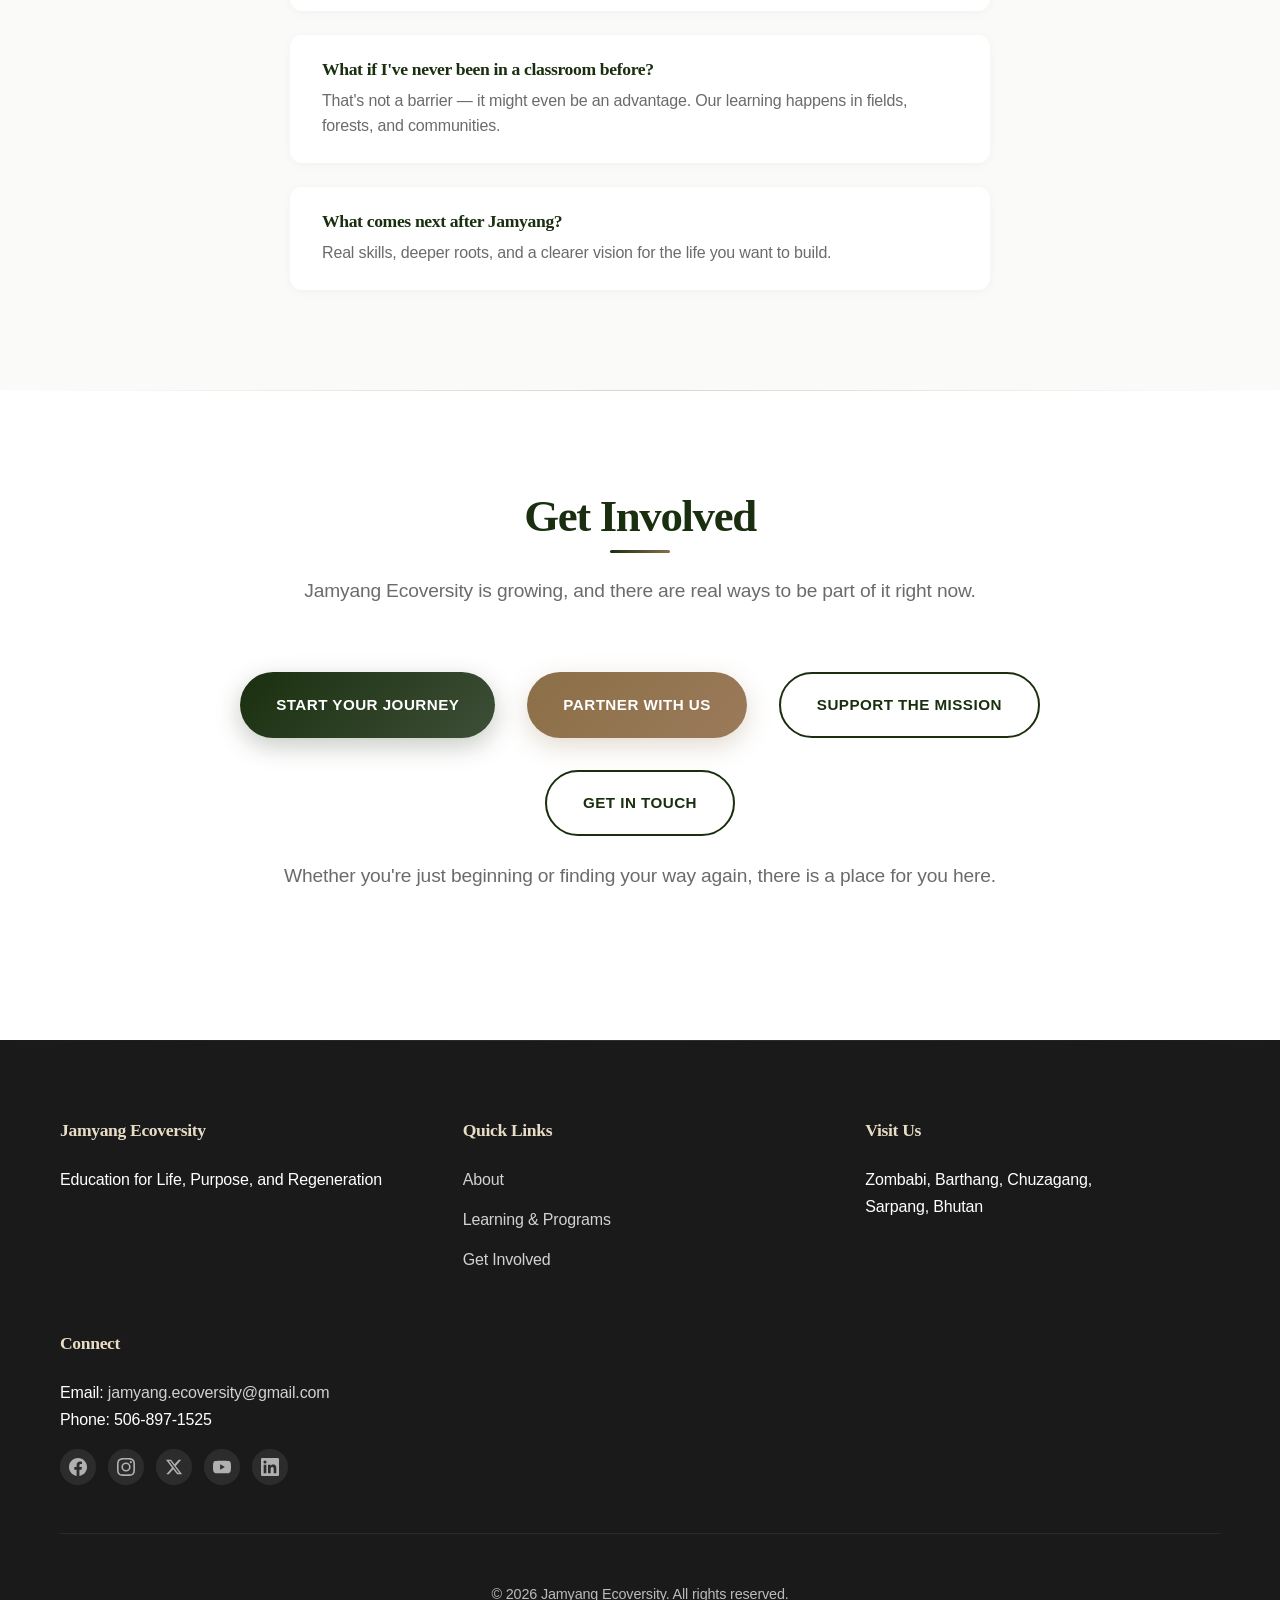
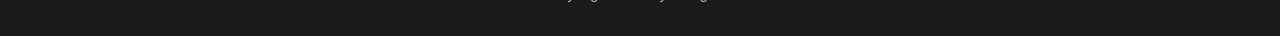
==== commit 137598cb: "Redesign homepage: warm hero headline, expanded youth card, outcomes section, FAQ, plain-language su" ====
--- a/index.html
+++ b/index.html
@@ -110,8 +110,8 @@
         <section class="hero">
             <div class="hero-content">
                 <span class="hero-badge">A Regenerative Education Institution in Bhutan</span>
-                <h1 class="hero-title">Education Rooted in Nature, Culture, and Purpose</h1>
-                <p class="hero-subtitle">Jamyang Ecoversity is building a hands-on school for regenerative living — where learners grow food, build with natural materials, and develop the skills and clarity to live meaningful lives.</p>
+                <h1 class="hero-title">Your Path. Your Pace. Your Purpose.</h1>
+                <p class="hero-subtitle">Jamyang Ecoversity is for those who are ready to learn by living — growing food, building with their hands, and finding their place in the world.</p>
                 <div class="hero-buttons">
                     <a href="about.html" class="btn btn-primary">Learn About Us</a>
                     <a href="get-involved.html" class="btn btn-secondary">Support the Mission</a>
@@ -153,7 +153,7 @@
             <div class="container">
                 <div class="section-header">
                     <h2 class="section-title">Why This Matters</h2>
-                    <p class="section-subtitle">Too much of modern education leads to disconnection — from the land, from community, from purpose. We are building something different.</p>
+                    <p class="section-subtitle">So much of modern education pulls people away — from the land, from community, from a sense of purpose. We're building something different.</p>
                 </div>
                 <div class="grid grid-auto">
                     <div class="card">
@@ -164,7 +164,7 @@
                                 </svg>
                             </div>
                             <h3 class="card-title">Learning Disconnected from Life</h3>
-                            <p class="card-description">Most education happens in classrooms, far from the land, skills, and relationships that matter most.</p>
+                            <p class="card-description">Most schooling happens indoors, far from the land, the hands-on skills, and the relationships that matter most.</p>
                         </div>
                     </div>
                     <div class="card">
@@ -175,7 +175,7 @@
                                 </svg>
                             </div>
                             <h3 class="card-title">Youth Seeking Purpose</h3>
-                            <p class="card-description">Young people graduate without clarity, practical skills, or pathways to work that aligns with their values.</p>
+                            <p class="card-description">Many young people finish school without clarity, without practical skills, and without a path toward work that feels meaningful.</p>
                         </div>
                     </div>
                     <div class="card">
@@ -186,7 +186,7 @@
                                 </svg>
                             </div>
                             <h3 class="card-title">Wisdom Fading</h3>
-                            <p class="card-description">Traditional knowledge and place-based intelligence are disappearing with each generation.</p>
+                            <p class="card-description">The knowledge held by elders and rooted in place is disappearing with each generation — and we're losing something irreplaceable.</p>
                         </div>
                     </div>
                 </div>
@@ -198,7 +198,7 @@
             <div class="container">
                 <div class="section-header">
                     <h2 class="section-title">What We Focus On</h2>
-                    <p class="section-subtitle">Four interconnected areas that form the heart of our emerging curriculum.</p>
+                    <p class="section-subtitle">Four areas of learning that shape everything we do — rooted in practice, not theory.</p>
                 </div>
                 <div class="grid grid-auto">
                     <div class="card">
@@ -209,7 +209,8 @@
                                 </svg>
                             </div>
                             <h3 class="card-title">Regenerative Agriculture</h3>
-                            <p class="card-description">Growing food in ways that heal ecosystems, build soil, and create resilient local food systems.</p>
+                            <p class="card-subtitle">Growing Food That Heals the Land</p>
+                            <p class="card-description">Learning to grow food in ways that restore the soil, support life around us, and feed communities for the long term.</p>
                         </div>
                     </div>
                     <div class="card">
@@ -220,7 +221,8 @@
                                 </svg>
                             </div>
                             <h3 class="card-title">Natural Building</h3>
-                            <p class="card-description">Creating functional, beautiful structures using local materials and ecological design principles.</p>
+                            <p class="card-subtitle">Creating with What the Earth Provides</p>
+                            <p class="card-description">Building strong, beautiful spaces using earth, bamboo, stone, and other materials found close to home.</p>
                         </div>
                     </div>
                     <div class="card">
@@ -231,7 +233,8 @@
                                 </svg>
                             </div>
                             <h3 class="card-title">Cultural Wisdom</h3>
-                            <p class="card-description">Preserving and practicing ancestral knowledge, traditional crafts, and intergenerational learning.</p>
+                            <p class="card-subtitle">Honoring the Knowledge of Those Who Came Before</p>
+                            <p class="card-description">Keeping alive the traditions, crafts, and ways of knowing passed down through generations — and learning alongside elders.</p>
                         </div>
                     </div>
                     <div class="card">
@@ -242,7 +245,8 @@
                                 </svg>
                             </div>
                             <h3 class="card-title">Holistic Wellbeing</h3>
-                            <p class="card-description">Nurturing inner growth, mindfulness, and the physical, emotional, and spiritual health of every learner.</p>
+                            <p class="card-subtitle">Caring for Your Whole Self</p>
+                            <p class="card-description">Looking after body, mind, and spirit — through movement, stillness, nourishing food, and the support of community.</p>
                         </div>
                     </div>
                 </div>
@@ -300,7 +304,7 @@
                                 </svg>
                             </div>
                             <h3 class="card-title">Young People in Bhutan & Beyond</h3>
-                            <p class="card-description">Looking for practical skills, meaningful work, and a way of learning that connects to real life.</p>
+                            <p class="card-description">Whether you're charting your own course outside of conventional schooling, exploring what meaningful work and contribution looks like for you, or taking your very first steps into intentional learning and skill-building — this place was made with you in mind.</p>
                         </div>
                     </div>
                     <div class="card">
@@ -329,6 +333,61 @@
             </div>
         </section>
 
+        <!-- What You'll Grow Into -->
+        <section class="outcomes" id="outcomes">
+            <div class="container">
+                <div class="section-header">
+                    <h2 class="section-title">What You'll Grow Into</h2>
+                    <p class="section-subtitle">Learners at Jamyang leave with more than knowledge — they leave with capability.</p>
+                </div>
+                <div class="outcomes-grid">
+                    <div class="outcome-item">
+                        <span class="outcome-icon">&#127793;</span>
+                        <p>The ability to grow and tend food for yourself and your community</p>
+                    </div>
+                    <div class="outcome-item">
+                        <span class="outcome-icon">&#127968;</span>
+                        <p>Hands-on experience building with natural materials</p>
+                    </div>
+                    <div class="outcome-item">
+                        <span class="outcome-icon">&#128218;</span>
+                        <p>A living connection to cultural wisdom and traditional crafts</p>
+                    </div>
+                    <div class="outcome-item">
+                        <span class="outcome-icon">&#129309;</span>
+                        <p>A stronger sense of who you are and where you want to go</p>
+                    </div>
+                </div>
+            </div>
+        </section>
+
+        <!-- FAQ -->
+        <section class="home-faq">
+            <div class="container">
+                <div class="section-header">
+                    <h2 class="section-title">You Might Be Wondering</h2>
+                </div>
+                <div class="home-faq-list">
+                    <div class="home-faq-item">
+                        <h3 class="home-faq-q">Do I need prior experience?</h3>
+                        <p class="home-faq-a">Not at all. We start from the ground up, together.</p>
+                    </div>
+                    <div class="home-faq-item">
+                        <h3 class="home-faq-q">Is this only for people in Bhutan?</h3>
+                        <p class="home-faq-a">We welcome learners from all backgrounds and places.</p>
+                    </div>
+                    <div class="home-faq-item">
+                        <h3 class="home-faq-q">What if I've never been in a classroom before?</h3>
+                        <p class="home-faq-a">That's not a barrier — it might even be an advantage. Our learning happens in fields, forests, and communities.</p>
+                    </div>
+                    <div class="home-faq-item">
+                        <h3 class="home-faq-q">What comes next after Jamyang?</h3>
+                        <p class="home-faq-a">Real skills, deeper roots, and a clearer vision for the life you want to build.</p>
+                    </div>
+                </div>
+            </div>
+        </section>
+
         <!-- Call to Action — Explicit Pathways -->
         <section class="cta">
             <div class="container">
@@ -338,11 +397,12 @@
                 </div>
                 <div class="cta-content">
                     <div class="cta-buttons">
-                        <a href="programs.html" class="btn btn-primary">Apply as a Learner</a>
+                        <a href="programs.html" class="btn btn-primary">Start Your Journey</a>
                         <a href="get-involved.html" class="btn btn-secondary">Partner With Us</a>
                         <a href="get-involved.html" class="btn btn-outline">Support the Mission</a>
                         <a href="get-involved.html" class="btn btn-outline">Get in Touch</a>
                     </div>
+                    <p class="cta-trust">Whether you're just beginning or finding your way again, there is a place for you here.</p>
                 </div>
             </div>
         </section>
--- a/styles.css
+++ b/styles.css
@@ -174,6 +174,99 @@
 
 .card:hover .card-description {
     color: inherit;
+}
+
+.card-subtitle {
+    font-size: 0.9rem;
+    font-weight: 500;
+    color: var(--sage-green);
+    margin-bottom: 0.5rem;
+    font-style: italic;
+}
+
+/* Outcomes Section */
+.outcomes {
+    padding: 100px 0;
+    background: var(--white);
+}
+
+.outcomes-grid {
+    display: grid;
+    grid-template-columns: repeat(2, 1fr);
+    gap: 2rem;
+    max-width: 720px;
+    margin: 0 auto;
+}
+
+.outcome-item {
+    display: flex;
+    align-items: center;
+    gap: 1rem;
+    padding: 1.5rem;
+    background: var(--cream);
+    border-radius: 12px;
+    border-left: 4px solid var(--sage-green);
+}
+
+.outcome-icon {
+    font-size: 1.8rem;
+    flex-shrink: 0;
+}
+
+.outcome-item p {
+    font-size: 1.05rem;
+    color: var(--text-color);
+    margin: 0;
+    line-height: 1.5;
+}
+
+/* Home FAQ */
+.home-faq {
+    padding: 100px 0;
+    background: var(--cream);
+}
+
+.home-faq-list {
+    max-width: 700px;
+    margin: 0 auto;
+    display: flex;
+    flex-direction: column;
+    gap: 1.5rem;
+}
+
+.home-faq-item {
+    background: var(--white);
+    padding: 1.5rem 2rem;
+    border-radius: 12px;
+    box-shadow: 0 2px 10px rgba(0, 0, 0, 0.04);
+}
+
+.home-faq-q {
+    font-size: 1.1rem;
+    font-weight: 600;
+    color: var(--primary-green);
+    margin-bottom: 0.5rem;
+}
+
+.home-faq-a {
+    font-size: 1rem;
+    color: var(--text-light);
+    margin: 0;
+    line-height: 1.6;
+}
+
+/* CTA Trust Signal */
+.cta-trust {
+    margin-top: 1.5rem;
+    font-size: 0.95rem;
+    color: rgba(255, 255, 255, 0.85);
+    line-height: 1.7;
+}
+
+@media (max-width: 768px) {
+    .outcomes-grid {
+        grid-template-columns: 1fr;
+    }
 }
 
 /* Enhanced Grid Systems */
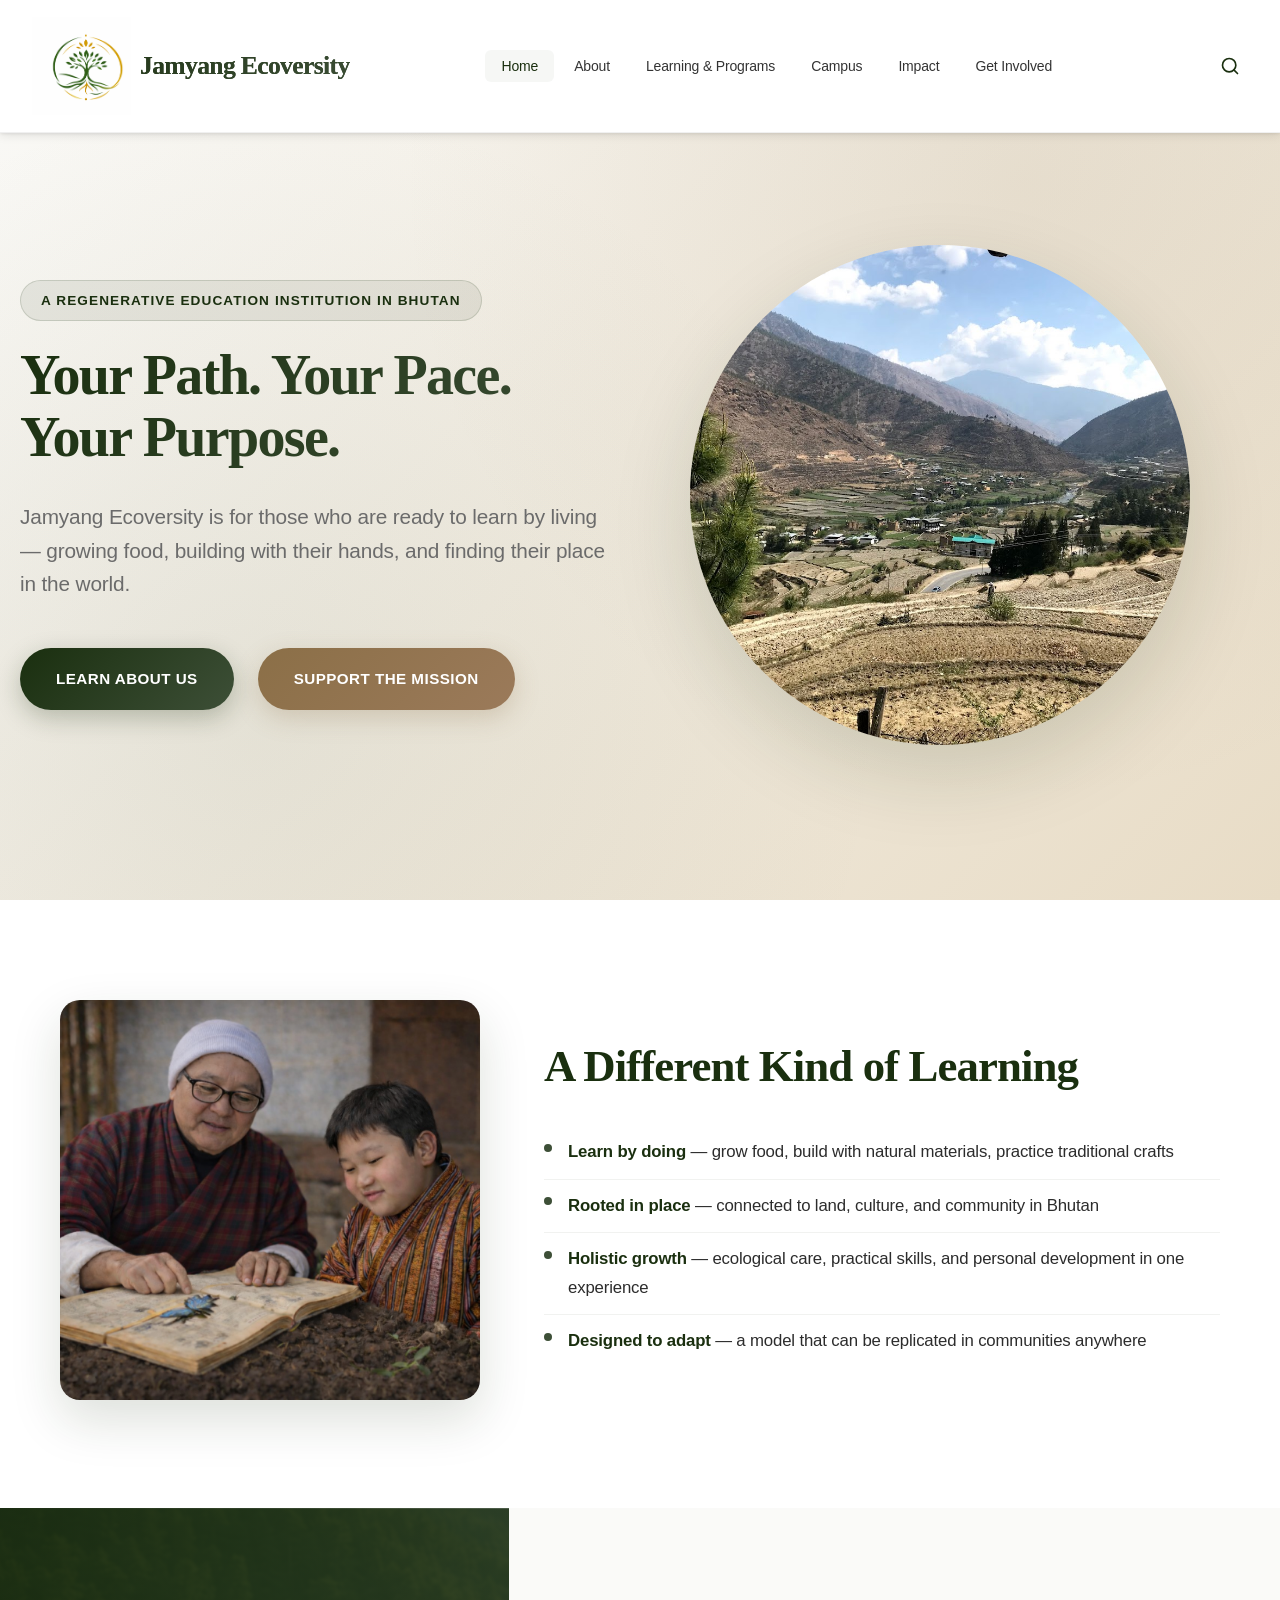
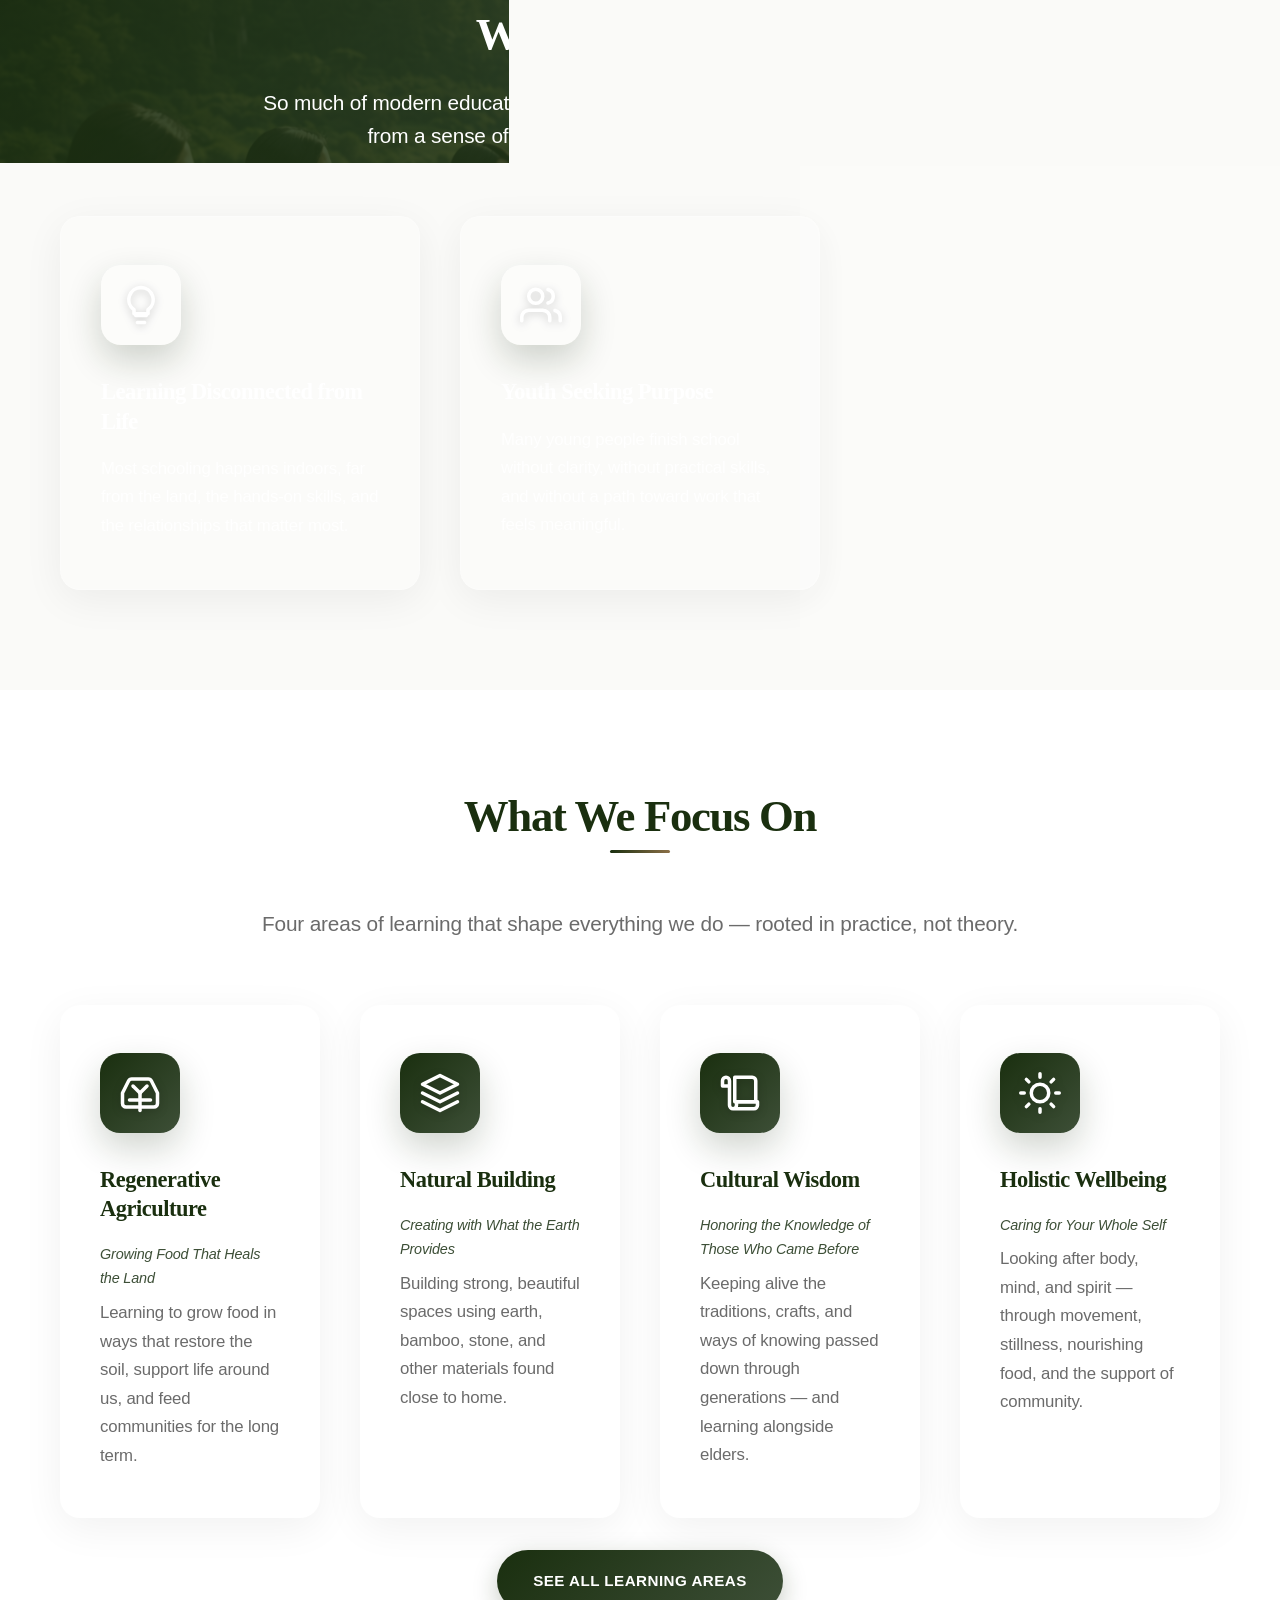
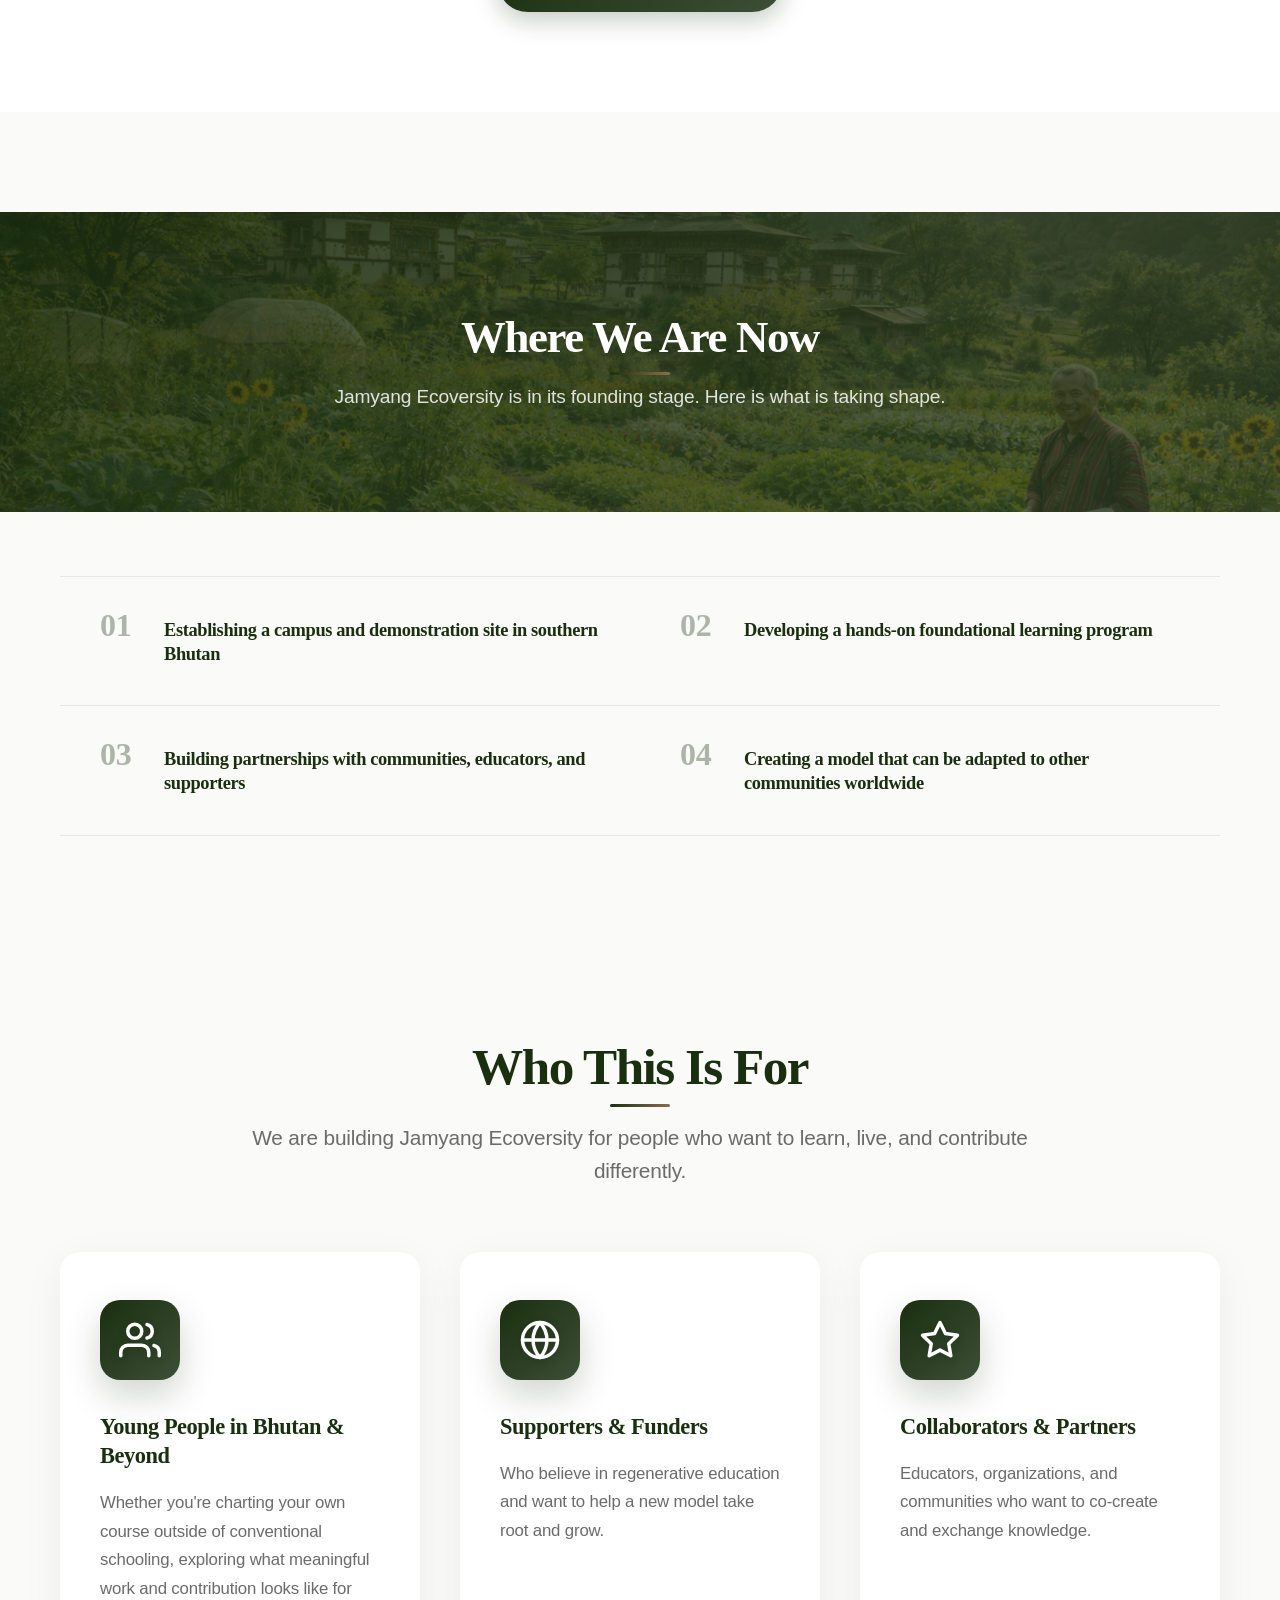
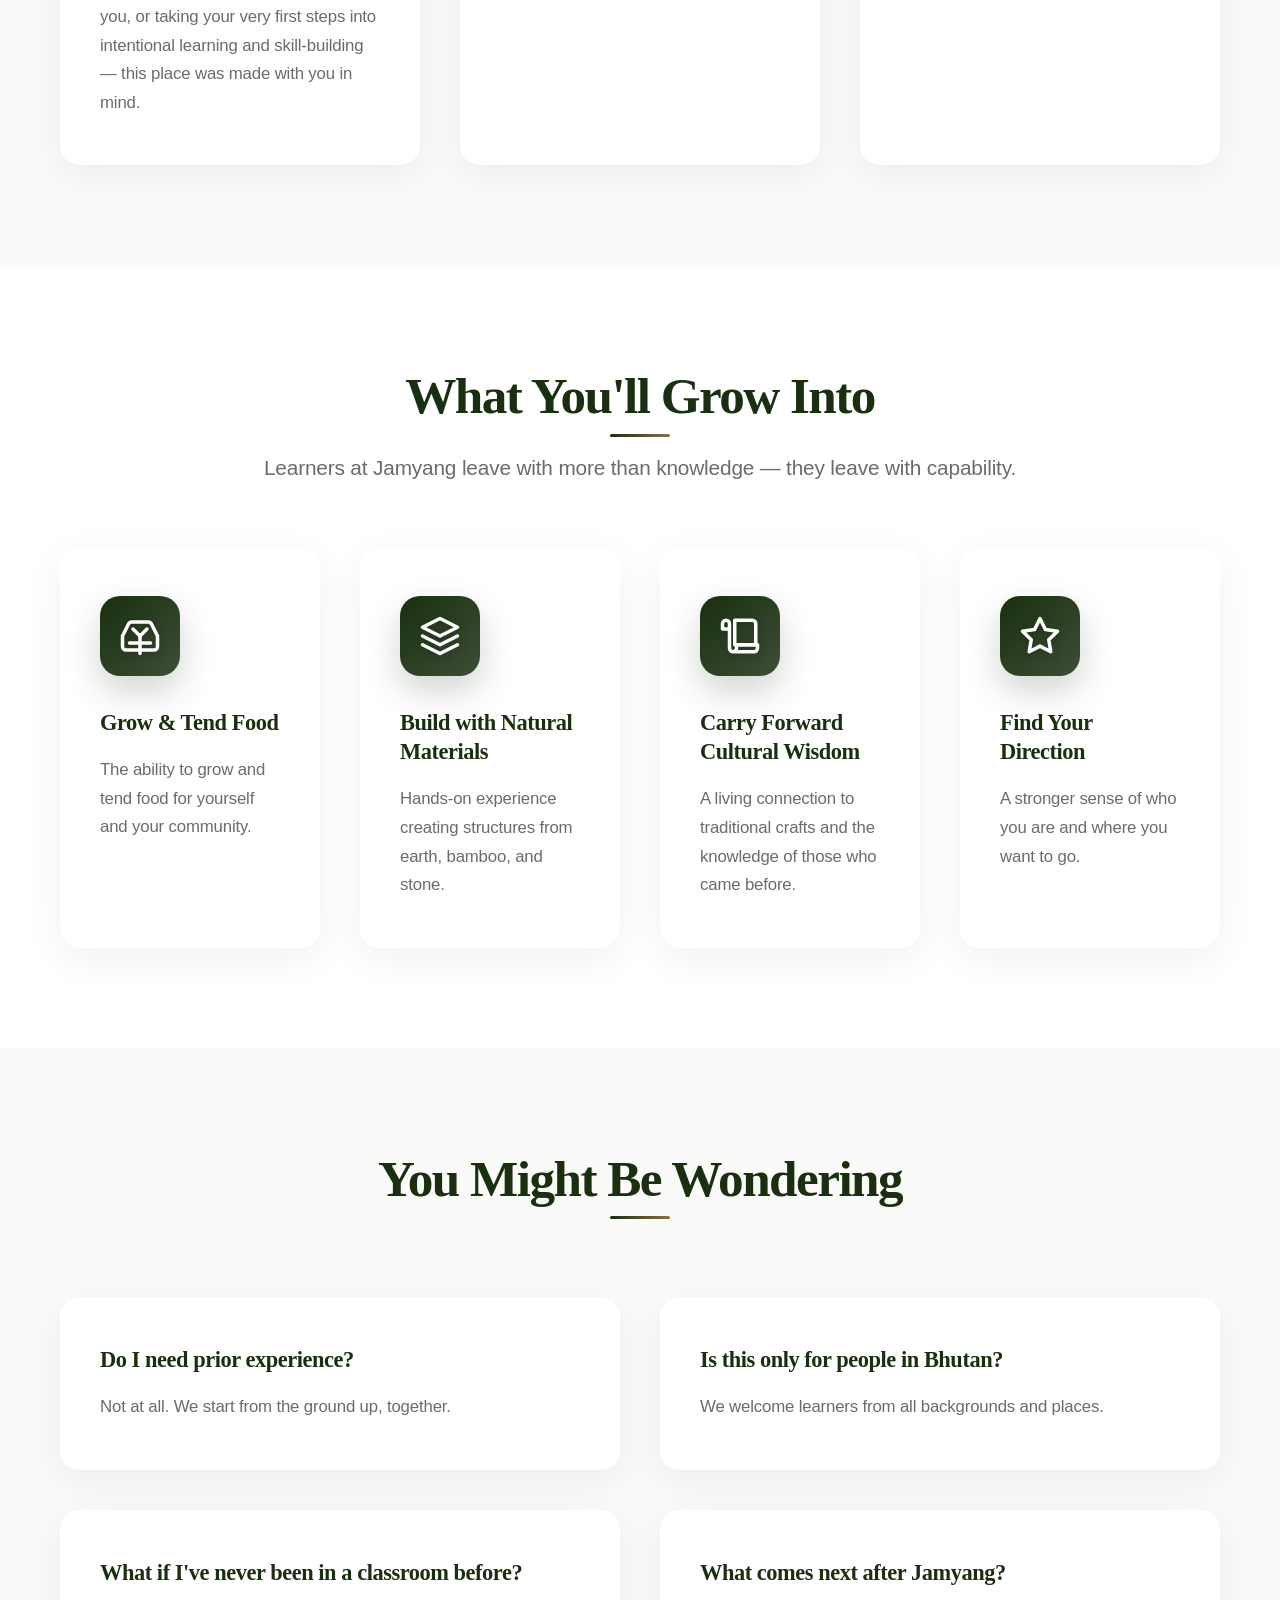
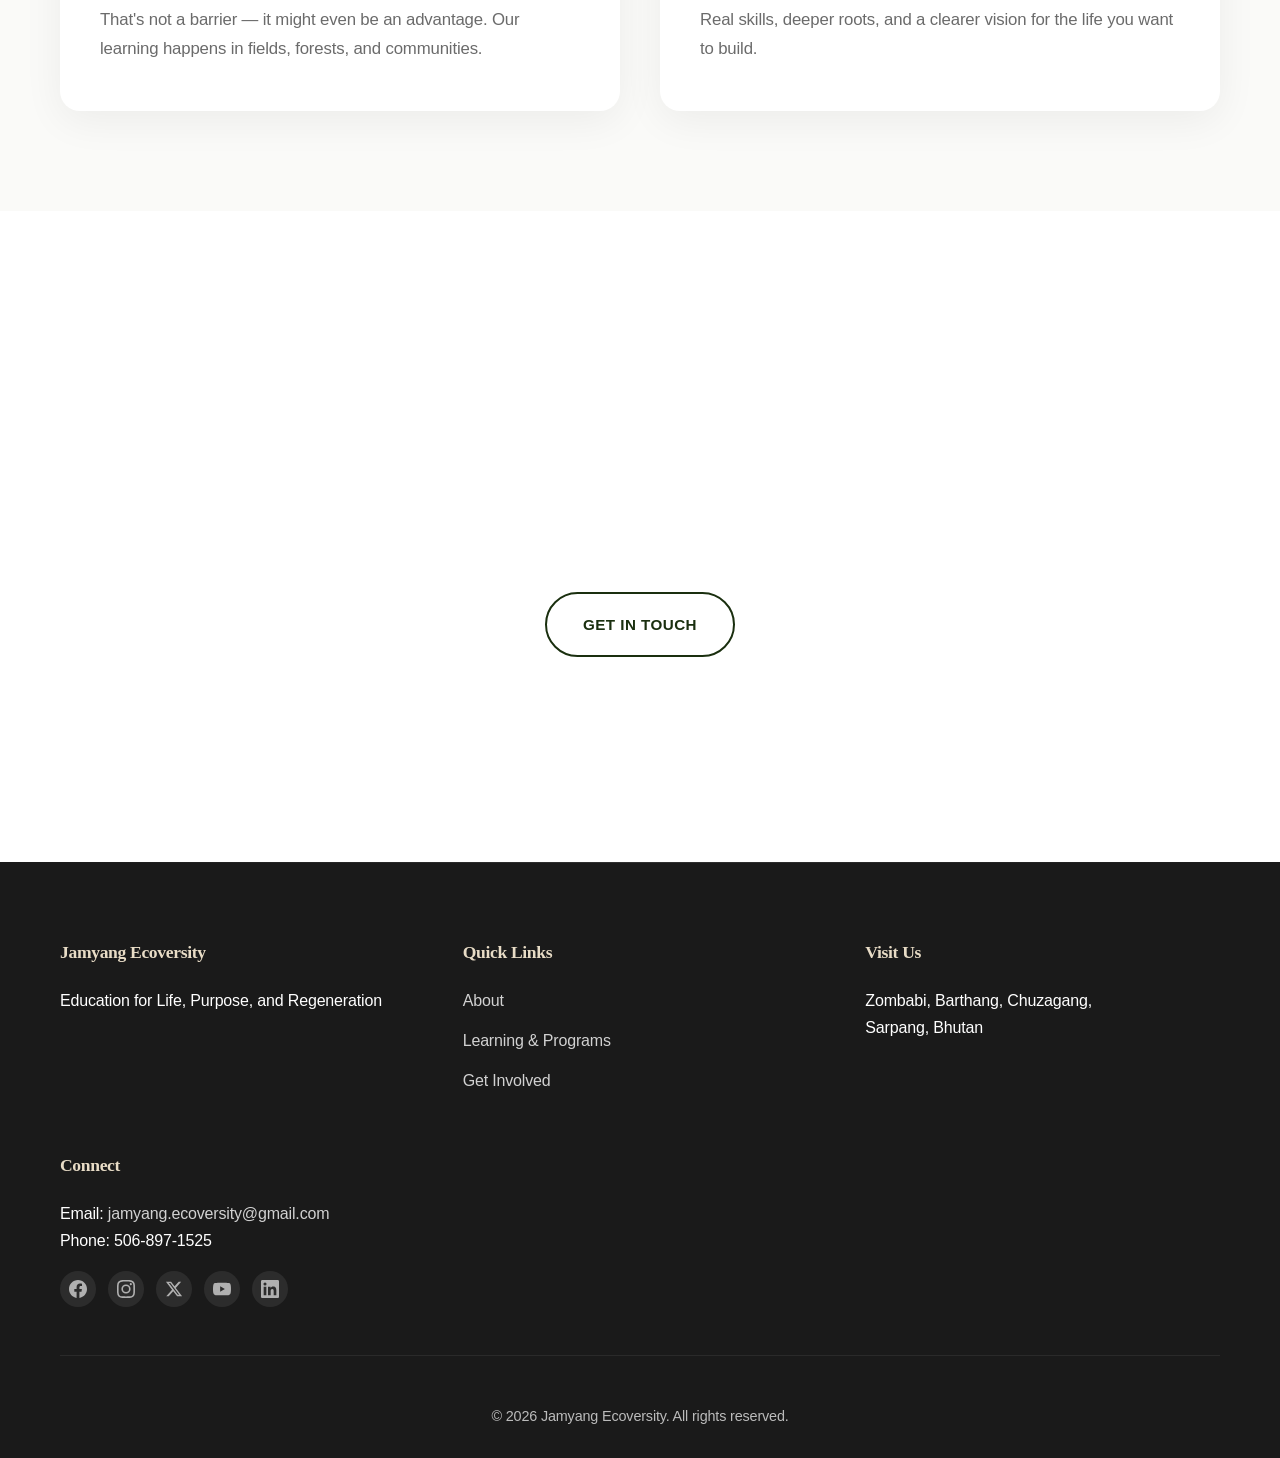
==== commit 19d7b45d: "Redesign outcomes and FAQ sections to match site card/icon aesthetic, remove emojis" ====
--- a/index.html
+++ b/index.html
@@ -340,22 +340,50 @@
                     <h2 class="section-title">What You'll Grow Into</h2>
                     <p class="section-subtitle">Learners at Jamyang leave with more than knowledge — they leave with capability.</p>
                 </div>
-                <div class="outcomes-grid">
-                    <div class="outcome-item">
-                        <span class="outcome-icon">&#127793;</span>
-                        <p>The ability to grow and tend food for yourself and your community</p>
-                    </div>
-                    <div class="outcome-item">
-                        <span class="outcome-icon">&#127968;</span>
-                        <p>Hands-on experience building with natural materials</p>
-                    </div>
-                    <div class="outcome-item">
-                        <span class="outcome-icon">&#128218;</span>
-                        <p>A living connection to cultural wisdom and traditional crafts</p>
-                    </div>
-                    <div class="outcome-item">
-                        <span class="outcome-icon">&#129309;</span>
-                        <p>A stronger sense of who you are and where you want to go</p>
+                <div class="grid grid-auto">
+                    <div class="card">
+                        <div class="card-content">
+                            <div class="card-icon">
+                                <svg width="40" height="40" viewBox="0 0 24 24">
+                                    <use href="#icon-agriculture"/>
+                                </svg>
+                            </div>
+                            <h3 class="card-title">Grow & Tend Food</h3>
+                            <p class="card-description">The ability to grow and tend food for yourself and your community.</p>
+                        </div>
+                    </div>
+                    <div class="card">
+                        <div class="card-content">
+                            <div class="card-icon">
+                                <svg width="40" height="40" viewBox="0 0 24 24">
+                                    <use href="#icon-building"/>
+                                </svg>
+                            </div>
+                            <h3 class="card-title">Build with Natural Materials</h3>
+                            <p class="card-description">Hands-on experience creating structures from earth, bamboo, and stone.</p>
+                        </div>
+                    </div>
+                    <div class="card">
+                        <div class="card-content">
+                            <div class="card-icon">
+                                <svg width="40" height="40" viewBox="0 0 24 24">
+                                    <use href="#icon-culture"/>
+                                </svg>
+                            </div>
+                            <h3 class="card-title">Carry Forward Cultural Wisdom</h3>
+                            <p class="card-description">A living connection to traditional crafts and the knowledge of those who came before.</p>
+                        </div>
+                    </div>
+                    <div class="card">
+                        <div class="card-content">
+                            <div class="card-icon">
+                                <svg width="40" height="40" viewBox="0 0 24 24">
+                                    <use href="#icon-leadership"/>
+                                </svg>
+                            </div>
+                            <h3 class="card-title">Find Your Direction</h3>
+                            <p class="card-description">A stronger sense of who you are and where you want to go.</p>
+                        </div>
                     </div>
                 </div>
             </div>
@@ -367,22 +395,30 @@
                 <div class="section-header">
                     <h2 class="section-title">You Might Be Wondering</h2>
                 </div>
-                <div class="home-faq-list">
-                    <div class="home-faq-item">
-                        <h3 class="home-faq-q">Do I need prior experience?</h3>
-                        <p class="home-faq-a">Not at all. We start from the ground up, together.</p>
-                    </div>
-                    <div class="home-faq-item">
-                        <h3 class="home-faq-q">Is this only for people in Bhutan?</h3>
-                        <p class="home-faq-a">We welcome learners from all backgrounds and places.</p>
-                    </div>
-                    <div class="home-faq-item">
-                        <h3 class="home-faq-q">What if I've never been in a classroom before?</h3>
-                        <p class="home-faq-a">That's not a barrier — it might even be an advantage. Our learning happens in fields, forests, and communities.</p>
-                    </div>
-                    <div class="home-faq-item">
-                        <h3 class="home-faq-q">What comes next after Jamyang?</h3>
-                        <p class="home-faq-a">Real skills, deeper roots, and a clearer vision for the life you want to build.</p>
+                <div class="grid grid-2 home-faq-grid">
+                    <div class="card">
+                        <div class="card-content">
+                            <h3 class="card-title">Do I need prior experience?</h3>
+                            <p class="card-description">Not at all. We start from the ground up, together.</p>
+                        </div>
+                    </div>
+                    <div class="card">
+                        <div class="card-content">
+                            <h3 class="card-title">Is this only for people in Bhutan?</h3>
+                            <p class="card-description">We welcome learners from all backgrounds and places.</p>
+                        </div>
+                    </div>
+                    <div class="card">
+                        <div class="card-content">
+                            <h3 class="card-title">What if I've never been in a classroom before?</h3>
+                            <p class="card-description">That's not a barrier — it might even be an advantage. Our learning happens in fields, forests, and communities.</p>
+                        </div>
+                    </div>
+                    <div class="card">
+                        <div class="card-content">
+                            <h3 class="card-title">What comes next after Jamyang?</h3>
+                            <p class="card-description">Real skills, deeper roots, and a clearer vision for the life you want to build.</p>
+                        </div>
                     </div>
                 </div>
             </div>
--- a/styles.css
+++ b/styles.css
@@ -190,69 +190,20 @@
     background: var(--white);
 }
 
-.outcomes-grid {
-    display: grid;
-    grid-template-columns: repeat(2, 1fr);
-    gap: 2rem;
-    max-width: 720px;
-    margin: 0 auto;
-}
-
-.outcome-item {
-    display: flex;
-    align-items: center;
-    gap: 1rem;
-    padding: 1.5rem;
-    background: var(--cream);
-    border-radius: 12px;
-    border-left: 4px solid var(--sage-green);
-}
-
-.outcome-icon {
-    font-size: 1.8rem;
-    flex-shrink: 0;
-}
-
-.outcome-item p {
-    font-size: 1.05rem;
-    color: var(--text-color);
-    margin: 0;
-    line-height: 1.5;
-}
-
 /* Home FAQ */
 .home-faq {
     padding: 100px 0;
     background: var(--cream);
 }
 
-.home-faq-list {
-    max-width: 700px;
-    margin: 0 auto;
-    display: flex;
-    flex-direction: column;
-    gap: 1.5rem;
-}
-
-.home-faq-item {
-    background: var(--white);
-    padding: 1.5rem 2rem;
-    border-radius: 12px;
-    box-shadow: 0 2px 10px rgba(0, 0, 0, 0.04);
-}
-
-.home-faq-q {
-    font-size: 1.1rem;
-    font-weight: 600;
-    color: var(--primary-green);
-    margin-bottom: 0.5rem;
-}
-
-.home-faq-a {
-    font-size: 1rem;
-    color: var(--text-light);
-    margin: 0;
-    line-height: 1.6;
+.home-faq-grid .card-title {
+    color: var(--primary-green);
+}
+
+@media (max-width: 768px) {
+    .home-faq-grid {
+        grid-template-columns: 1fr;
+    }
 }
 
 /* CTA Trust Signal */
@@ -261,12 +212,6 @@
     font-size: 0.95rem;
     color: rgba(255, 255, 255, 0.85);
     line-height: 1.7;
-}
-
-@media (max-width: 768px) {
-    .outcomes-grid {
-        grid-template-columns: 1fr;
-    }
 }
 
 /* Enhanced Grid Systems */
